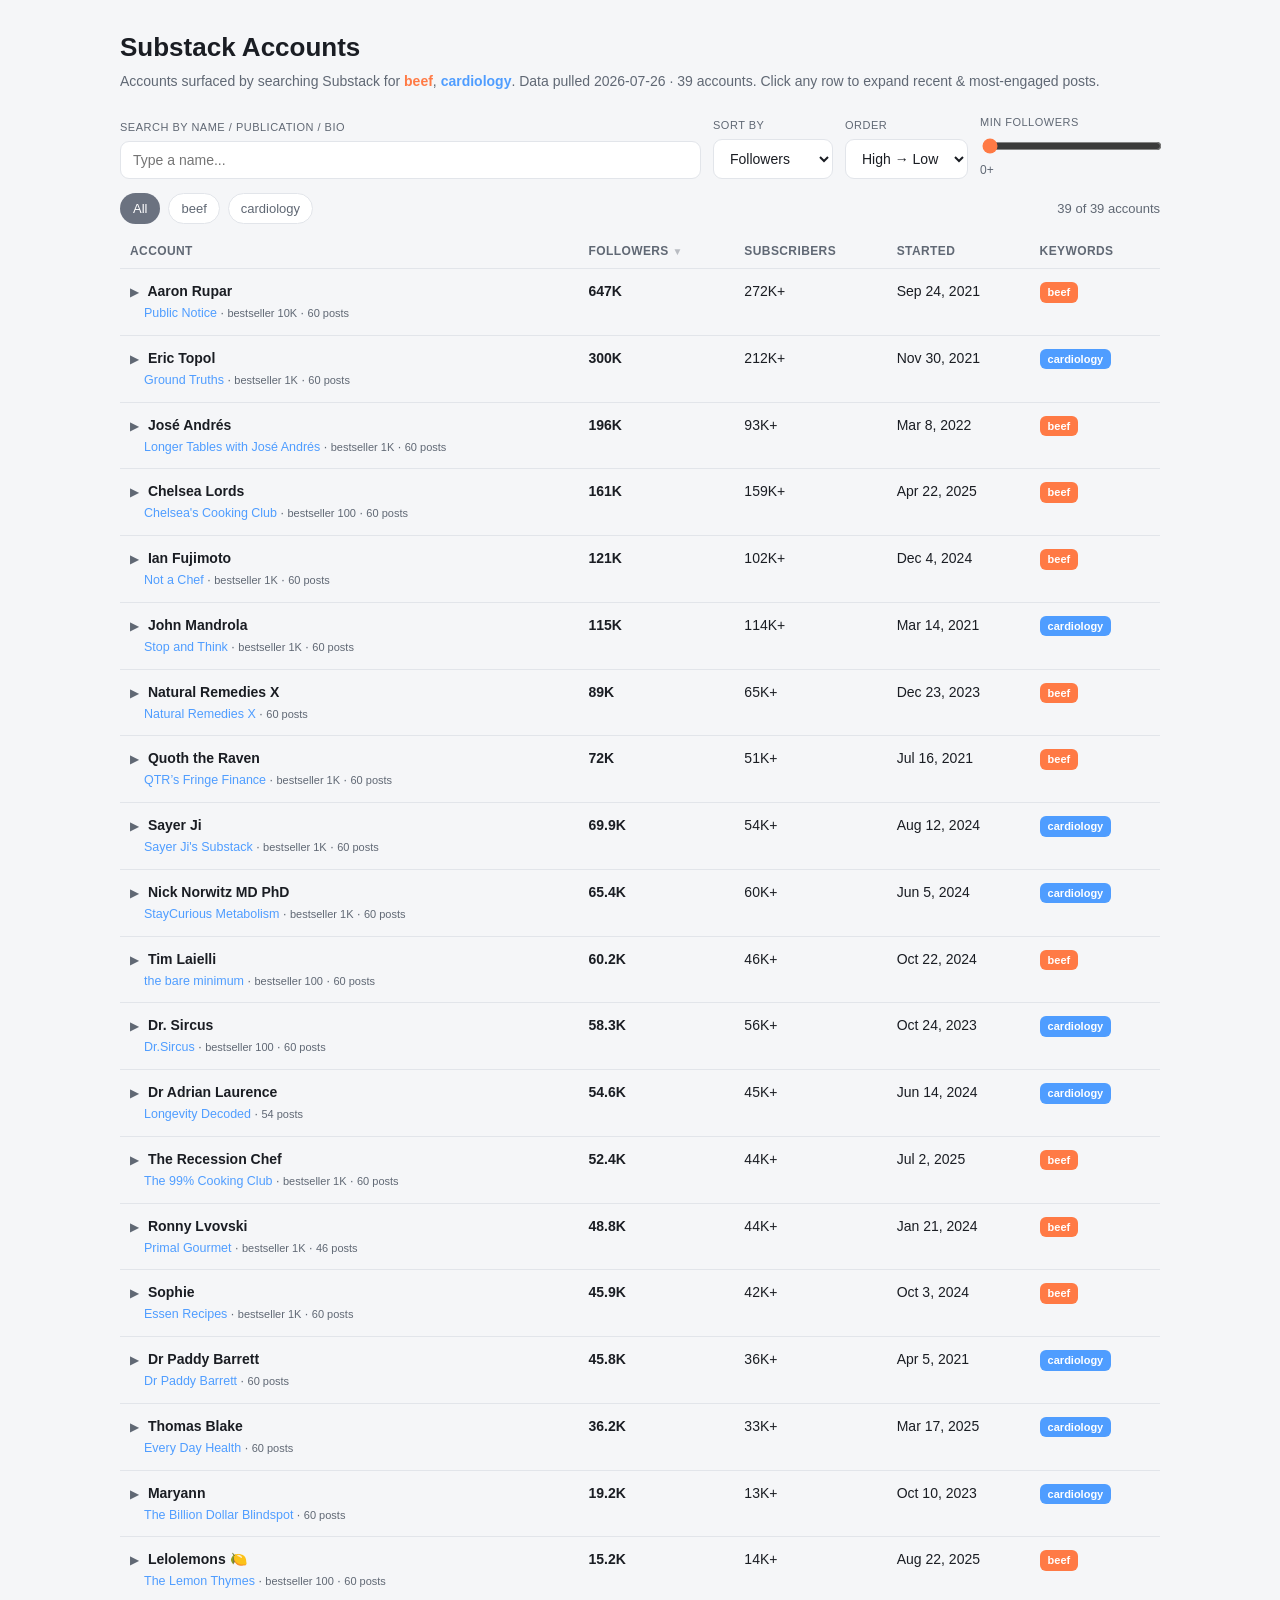
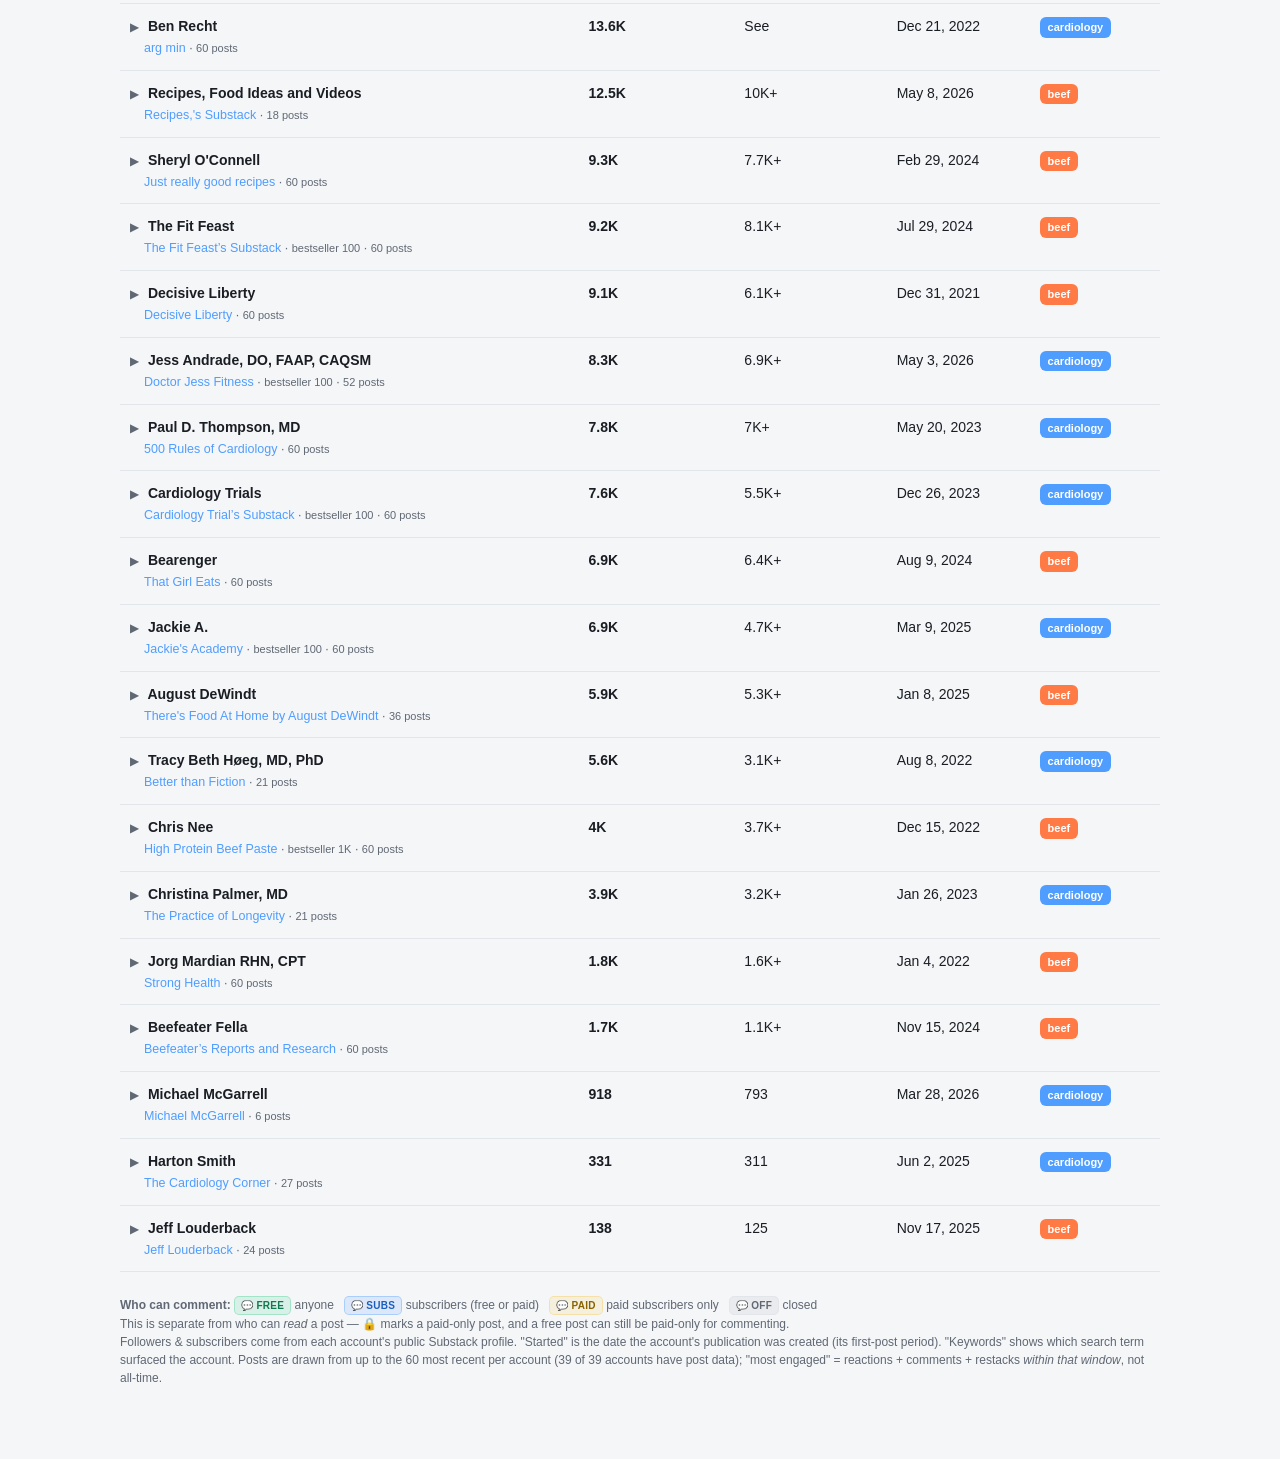
==== index.html @ 32e82c92 "Show per-post comment access (free / subscribers / paid) Substack's write_comment_permissions is ind" ====
<!DOCTYPE html>
<html lang="en">
<head>
<meta charset="utf-8">
<meta name="viewport" content="width=device-width, initial-scale=1">
<title>Substack Accounts - Beef & Cardiology</title>
<style>
  :root{
    --bg:#0f1115; --card:#181b22; --card2:#1f232c; --line:#2a2f3a;
    --text:#e8eaed; --muted:#9aa3af; --accent:#ff7a45; --accent2:#4f9dff;
  }
  @media (prefers-color-scheme: light){
    :root{--bg:#f5f6f8;--card:#fff;--card2:#f0f2f5;--line:#e2e5ea;--text:#1a1d23;--muted:#606874;}
  }
  *{box-sizing:border-box}
  body{margin:0;background:var(--bg);color:var(--text);font:15px/1.5 -apple-system,BlinkMacSystemFont,"Segoe UI",Roboto,Helvetica,Arial,sans-serif}
  .wrap{max-width:1080px;margin:0 auto;padding:28px 20px 60px}
  h1{font-size:26px;margin:0 0 4px}
  .sub{color:var(--muted);margin:0 0 22px;font-size:14px}
  .controls{display:grid;grid-template-columns:1fr auto auto auto;gap:12px;align-items:end;margin-bottom:8px}
  @media(max-width:760px){.controls{grid-template-columns:1fr 1fr}}
  .fld{display:flex;flex-direction:column;gap:5px}
  .fld label{font-size:11px;text-transform:uppercase;letter-spacing:.5px;color:var(--muted)}
  input[type=search],select{background:var(--card);border:1px solid var(--line);color:var(--text);
    border-radius:9px;padding:10px 12px;font-size:14px;outline:none;width:100%}
  input[type=search]:focus,select:focus{border-color:var(--accent)}
  .rangewrap{display:flex;flex-direction:column;gap:5px;min-width:180px}
  .rangewrap .val{font-size:12px;color:var(--muted)}
  input[type=range]{accent-color:var(--accent);width:100%}
  .meta{display:flex;justify-content:space-between;align-items:center;margin:14px 0 10px;color:var(--muted);font-size:13px;flex-wrap:wrap;gap:8px}
  .chips{display:flex;gap:8px;flex-wrap:wrap}
  .chip{border:1px solid var(--line);background:var(--card);border-radius:20px;padding:5px 12px;cursor:pointer;font-size:13px;color:var(--muted)}
  .chip.on{color:#fff;border-color:transparent}
  .chip.on[data-k="__all__"]{background:#6b7280}
  .kw.beef{background:#ff7a45}
  .chip.on[data-k="beef"]{background:#ff7a45}
  .kw.cardiology{background:#4f9dff}
  .chip.on[data-k="cardiology"]{background:#4f9dff}
  table{width:100%;border-collapse:collapse;font-size:14px}
  thead th{text-align:left;color:var(--muted);font-weight:600;font-size:12px;text-transform:uppercase;
    letter-spacing:.4px;padding:8px 10px;border-bottom:1px solid var(--line);cursor:pointer;white-space:nowrap}
  thead th .ar{opacity:.4;font-size:10px}
  tbody td{padding:12px 10px;border-bottom:1px solid var(--line);vertical-align:top}
  tr.main.expandable{cursor:pointer}
  tr.main.expandable:hover{background:var(--card2)}
  tr.main.open{background:var(--card2)}
  .caret{display:inline-block;width:14px;color:var(--muted);transition:transform .15s;font-size:11px}
  tr.main.open .caret{transform:rotate(90deg);color:var(--accent2)}
  .nm{font-weight:600}
  .nm a{color:inherit;text-decoration:none}
  .nm a:hover{text-decoration:underline}
  .pub{color:var(--muted);font-size:12.5px;margin-top:2px;padding-left:14px}
  .pub a{color:var(--accent2);text-decoration:none}
  .num{font-variant-numeric:tabular-nums;white-space:nowrap}
  .big{font-weight:600}
  .kw{display:inline-block;font-size:11px;font-weight:600;padding:2px 8px;border-radius:6px;color:#fff;margin:0 4px 3px 0}
  .tier{font-size:11px;color:var(--muted)}
  .empty{padding:40px;text-align:center;color:var(--muted)}
  .foot{margin-top:24px;color:var(--muted);font-size:12px}
  tr.detail>td{padding:0;border-bottom:1px solid var(--line);background:var(--bg)}
  .acc{display:grid;grid-template-columns:1fr 1fr;gap:0}
  @media(max-width:720px){.acc{grid-template-columns:1fr}}
  .panel{padding:14px 16px}
  .panel+.panel{border-left:1px solid var(--line)}
  @media(max-width:720px){.panel+.panel{border-left:none;border-top:1px solid var(--line)}}
  .panel h4{margin:0 0 10px;font-size:12px;text-transform:uppercase;letter-spacing:.5px;color:var(--muted)}
  .post{padding:7px 0;border-bottom:1px dashed var(--line)}
  .post:last-child{border-bottom:none}
  .post a{color:var(--text);text-decoration:none;font-weight:500;font-size:13.5px;line-height:1.35;display:block}
  .post a:hover{color:var(--accent2)}
  .post .pmeta{font-size:11.5px;color:var(--muted);margin-top:3px;font-variant-numeric:tabular-nums}
  .post .pmeta .g{margin-right:9px}
  .lock{opacity:.55;font-size:10px}
  .rank{display:inline-block;min-width:16px;color:var(--muted);font-weight:700;font-size:11px}
  /* who may comment on a post -- independent of who may read it */
  .cacc{display:inline-block;font-size:10px;font-weight:700;padding:1px 6px;border-radius:5px;
    text-transform:uppercase;letter-spacing:.3px;white-space:nowrap}
  .cacc.everyone{background:rgba(62,207,142,.15);color:#3ecf8e;border:1px solid rgba(62,207,142,.35)}
  .cacc.subscribers{background:rgba(79,157,255,.15);color:#4f9dff;border:1px solid rgba(79,157,255,.35)}
  .cacc.paid{background:rgba(245,197,66,.15);color:#f5c542;border:1px solid rgba(245,197,66,.35)}
  .cacc.none,.cacc.unknown{background:rgba(154,163,175,.13);color:var(--muted);border:1px solid var(--line)}
  @media (prefers-color-scheme: light){
    .cacc.everyone{color:#0f7a4d}
    .cacc.subscribers{color:#1b5fbe}
    .cacc.paid{color:#8a6300}
  }
  .legend{display:inline-block;margin-right:10px}
</style>
</head>
<body>
<div class="wrap">
  <h1>Substack Accounts</h1>
  <p class="sub">Accounts surfaced by searching Substack for <b style="color:#ff7a45">beef</b>, <b style="color:#4f9dff">cardiology</b>. Data pulled 2026-07-26 &middot; 39 accounts. Click any row to expand recent &amp; most-engaged posts.</p>

  <div class="controls">
    <div class="fld">
      <label>Search by name / publication / bio</label>
      <input id="q" type="search" placeholder="Type a name..." autocomplete="off">
    </div>
    <div class="fld">
      <label>Sort by</label>
      <select id="sort">
        <option value="followers">Followers</option>
        <option value="subscribers_number">Subscribers</option>
        <option value="started">Start date</option>
        <option value="name">Name</option>
      </select>
    </div>
    <div class="fld">
      <label>Order</label>
      <select id="order"><option value="desc">High &rarr; Low</option><option value="asc">Low &rarr; High</option></select>
    </div>
    <div class="rangewrap fld">
      <label>Min followers</label>
      <input id="minf" type="range" min="0" max="646500" step="129300" value="0">
      <span class="val" id="minfval">0+</span>
    </div>
  </div>

  <div class="meta">
    <div class="chips" id="chips"><span class="chip on" data-k="__all__">All</span><span class="chip" data-k="beef">beef</span><span class="chip" data-k="cardiology">cardiology</span></div>
    <div id="count"></div>
  </div>

  <table>
    <thead><tr>
      <th data-s="name">Account <span class="ar"></span></th>
      <th data-s="followers">Followers <span class="ar"></span></th>
      <th data-s="subscribers_number">Subscribers <span class="ar"></span></th>
      <th data-s="started">Started <span class="ar"></span></th>
      <th data-s="keywords">Keywords <span class="ar"></span></th>
    </tr></thead>
    <tbody id="rows"></tbody>
  </table>
  <div class="empty" id="empty" style="display:none">No accounts match your filters.</div>

  <p class="foot"><b>Who can comment:</b> <span class="legend"><span class="cacc everyone">&#128172; free</span> anyone</span><span class="legend"><span class="cacc subscribers">&#128172; subs</span> subscribers (free or paid)</span><span class="legend"><span class="cacc paid">&#128172; paid</span> paid subscribers only</span><span class="legend"><span class="cacc none">&#128172; off</span> closed</span><br>This is separate from who can <em>read</em> a post &mdash; &#128274; marks a paid-only post, and a free post can still be paid-only for commenting.<br>Followers &amp; subscribers come from each account's public Substack profile. &quot;Started&quot; is the date the account's publication was created (its first-post period). &quot;Keywords&quot; shows which search term surfaced the account. Posts are drawn from up to the 60 most recent per account (39 of 39 accounts have post data); &quot;most engaged&quot; = reactions + comments + restacks <em>within that window</em>, not all-time.</p>
</div>

<script>
const DATA = [{"name": "Aaron Rupar", "handle": "aaronrupar", "profile_url": "https://substack.com/@aaronrupar", "bio": "Independent journalist covering US politics and media and publisher of Public Notice.", "followers": 646500, "subscribers_number": 272000, "subscribers_label": "272K+ subscribers", "bestseller_tier": 10000, "publication": "Public Notice", "publication_url": "https://aaronrupar.substack.com", "started": "2021-09-24T14:32:51.936Z", "keywords": ["beef"], "recent_posts": [{"title": "Gender-affirming care for insecure men", "url": "https://www.publicnotice.co/p/pete-hegseth-testosterone", "date": "2026-07-25T10:18:05.550Z", "reactions": 467, "comments": 15, "restacks": 118, "engagement": 600, "audience": "everyone", "comment_access": "paid", "comment_access_raw": "only_paid"}, {"title": "Trump's sweaty summer of floundering", "url": "https://www.publicnotice.co/p/trumps-sweaty-summer-of-floundering", "date": "2026-07-24T20:57:19.917Z", "reactions": 248, "comments": 2, "restacks": 32, "engagement": 282, "audience": "everyone", "comment_access": "paid", "comment_access_raw": "only_paid"}, {"title": "MAGA's \"pasta pass\" talking point is height of gaslighting", "url": "https://www.publicnotice.co/p/save-america-act-olive-garden", "date": "2026-07-24T10:17:47.804Z", "reactions": 473, "comments": 20, "restacks": 135, "engagement": 628, "audience": "everyone", "comment_access": "paid", "comment_access_raw": "only_paid"}, {"title": "Tariff Man's new assault on Canada is his dumbest yet", "url": "https://www.publicnotice.co/p/trump-canada-tariffs", "date": "2026-07-23T10:17:05.047Z", "reactions": 496, "comments": 14, "restacks": 110, "engagement": 620, "audience": "everyone", "comment_access": "paid", "comment_access_raw": "only_paid"}, {"title": "Susan Collins should be concerned", "url": "https://www.publicnotice.co/p/susan-collins-2026-campaign", "date": "2026-07-22T10:17:13.282Z", "reactions": 451, "comments": 14, "restacks": 84, "engagement": 549, "audience": "everyone", "comment_access": "paid", "comment_access_raw": "only_paid"}, {"title": "Trump’s latest public health initiative: explosive diarrhea", "url": "https://www.publicnotice.co/p/cyclosporiasis", "date": "2026-07-21T10:17:21.143Z", "reactions": 501, "comments": 39, "restacks": 157, "engagement": 697, "audience": "everyone", "comment_access": "paid", "comment_access_raw": "only_paid"}, {"title": "Trump would love to steal the election. But he's floundering.", "url": "https://www.publicnotice.co/p/trump-election-speech", "date": "2026-07-20T10:18:09.346Z", "reactions": 609, "comments": 20, "restacks": 140, "engagement": 769, "audience": "everyone", "comment_access": "paid", "comment_access_raw": "only_paid"}, {"title": "Brian Tyler Cohen on \"The Day After\"", "url": "https://www.publicnotice.co/p/brian-tyler-cohen-the-day-after-book", "date": "2026-07-18T10:17:18.936Z", "reactions": 416, "comments": 15, "restacks": 109, "engagement": 540, "audience": "everyone", "comment_access": "paid", "comment_access_raw": "only_paid"}], "top_posts": [{"title": "Trump's cognitive impairment endangers us all", "url": "https://www.publicnotice.co/p/trump-cognitive-impairment", "date": "2026-06-06T10:17:33.041Z", "reactions": 938, "comments": 48, "restacks": 282, "engagement": 1268, "audience": "everyone", "comment_access": "paid", "comment_access_raw": "only_paid"}, {"title": "Why does the media ignore Trump’s madness?", "url": "https://www.publicnotice.co/p/trump-madness", "date": "2026-06-04T10:17:24.853Z", "reactions": 916, "comments": 33, "restacks": 263, "engagement": 1212, "audience": "everyone", "comment_access": "paid", "comment_access_raw": "only_paid"}, {"title": "What if we covered Trump's age the way we covered Biden's?", "url": "https://www.publicnotice.co/p/trump-decline", "date": "2026-06-22T10:17:26.819Z", "reactions": 778, "comments": 66, "restacks": 211, "engagement": 1055, "audience": "everyone", "comment_access": "paid", "comment_access_raw": "only_paid"}, {"title": "Trump has no way out on Iran", "url": "https://www.publicnotice.co/p/trump-iran", "date": "2026-05-28T10:17:52.201Z", "reactions": 743, "comments": 15, "restacks": 176, "engagement": 934, "audience": "everyone", "comment_access": "paid", "comment_access_raw": "only_paid"}, {"title": "Trump vs. algae is the feud we deserve", "url": "https://www.publicnotice.co/p/trump-algae", "date": "2026-07-07T10:17:01.571Z", "reactions": 719, "comments": 20, "restacks": 179, "engagement": 918, "audience": "everyone", "comment_access": "paid", "comment_access_raw": "only_paid"}, {"title": "Trump's lawless witch hunt of Tim Walz crashes and burns", "url": "https://www.publicnotice.co/p/walz-frey-subpoenas-quashed", "date": "2026-06-26T10:18:01.964Z", "reactions": 710, "comments": 15, "restacks": 189, "engagement": 914, "audience": "everyone", "comment_access": "paid", "comment_access_raw": "only_paid"}, {"title": "Trump's \"Freedom 250\" concert implodes spectacularly", "url": "https://www.publicnotice.co/p/trump-freedom-250", "date": "2026-06-01T10:17:54.357Z", "reactions": 736, "comments": 19, "restacks": 142, "engagement": 897, "audience": "everyone", "comment_access": "paid", "comment_access_raw": "only_paid"}, {"title": "E. Jean Carroll Beat Trump. Again.", "url": "https://www.publicnotice.co/p/e-jean-carroll-case", "date": "2026-07-02T11:38:56.344Z", "reactions": 723, "comments": 16, "restacks": 146, "engagement": 885, "audience": "everyone", "comment_access": "paid", "comment_access_raw": "only_paid"}], "post_pool": 60}, {"name": "Eric Topol", "handle": "erictopol", "profile_url": "https://substack.com/@erictopol", "bio": "physician-scientist, author, editor", "followers": 299934, "subscribers_number": 212000, "subscribers_label": "212K+ subscribers", "bestseller_tier": 1000, "publication": "Ground Truths", "publication_url": "https://erictopol.substack.com", "started": "2021-11-30T18:05:56.883Z", "keywords": ["cardiology"], "recent_posts": [{"title": "Patrick Hsu: How Is AI Catalyzing Life Science?", "url": "https://erictopol.substack.com/p/how-is-ai-catalyzing-life-science", "date": "2026-07-20T23:37:04.439Z", "reactions": 126, "comments": 1, "restacks": 14, "engagement": 141, "audience": "everyone", "comment_access": "paid", "comment_access_raw": "only_paid"}, {"title": "Medicine is Moving From Calendars to Clocks", "url": "https://erictopol.substack.com/p/medicine-is-moving-from-calendars", "date": "2026-07-12T17:25:03.417Z", "reactions": 290, "comments": 12, "restacks": 43, "engagement": 345, "audience": "everyone", "comment_access": "paid", "comment_access_raw": "only_paid"}, {"title": "Aaron Newman: A Breakthrough Blood Test for Cancer", "url": "https://erictopol.substack.com/p/a-breakthrough-blood-test-for-cancer", "date": "2026-07-03T15:01:11.340Z", "reactions": 202, "comments": 1, "restacks": 31, "engagement": 234, "audience": "everyone", "comment_access": "paid", "comment_access_raw": "only_paid"}, {"title": "Elisa Port: Discuss THE BREAST ADVICE Book", "url": "https://erictopol.substack.com/p/elisa-port-and-eric-topol-discuss", "date": "2026-06-26T15:01:39.925Z", "reactions": 103, "comments": 6, "restacks": 11, "engagement": 120, "audience": "everyone", "comment_access": "paid", "comment_access_raw": "only_paid"}, {"title": "Agentic AI Comes to Medicine", "url": "https://erictopol.substack.com/p/agentic-ai-comes-to-medicine", "date": "2026-06-17T15:02:25.768Z", "reactions": 186, "comments": 13, "restacks": 30, "engagement": 229, "audience": "everyone", "comment_access": "paid", "comment_access_raw": "only_paid"}, {"title": "A New Path to Preventing Cancer", "url": "https://erictopol.substack.com/p/a-new-path-to-preventing-cancer", "date": "2026-06-13T14:03:17.428Z", "reactions": 300, "comments": 5, "restacks": 50, "engagement": 355, "audience": "everyone", "comment_access": "paid", "comment_access_raw": "only_paid"}, {"title": "Helen Pearson: What Constitutes Real Medical Evidence?", "url": "https://erictopol.substack.com/p/what-constitutes-real-medical-evidence", "date": "2026-06-06T16:26:55.000Z", "reactions": 151, "comments": 2, "restacks": 18, "engagement": 171, "audience": "everyone", "comment_access": "paid", "comment_access_raw": "only_paid"}, {"title": "The Remarkable Proliferation of Cancer Immunotherapies", "url": "https://erictopol.substack.com/p/the-remarkable-proliferation-of-cancer", "date": "2026-05-24T17:38:38.001Z", "reactions": 285, "comments": 13, "restacks": 58, "engagement": 356, "audience": "everyone", "comment_access": "paid", "comment_access_raw": "only_paid"}], "top_posts": [{"title": "Our Preoccupation With Protein Intake", "url": "https://erictopol.substack.com/p/our-preoccupation-with-protein-intake", "date": "2025-08-31T14:30:24.061Z", "reactions": 891, "comments": 51, "restacks": 120, "engagement": 1062, "audience": "everyone", "comment_access": "paid", "comment_access_raw": "only_paid"}, {"title": "The Peptide Craze", "url": "https://erictopol.substack.com/p/the-peptide-craze", "date": "2025-07-20T15:03:29.785Z", "reactions": 597, "comments": 30, "restacks": 85, "engagement": 712, "audience": "everyone", "comment_access": "paid", "comment_access_raw": "only_paid"}, {"title": "Vagus Nerve Stimulation and the Immune System", "url": "https://erictopol.substack.com/p/vagus-nerve-stimulation-and-the-immune", "date": "2026-02-01T17:17:36.389Z", "reactions": 579, "comments": 26, "restacks": 81, "engagement": 686, "audience": "everyone", "comment_access": "paid", "comment_access_raw": "only_paid"}, {"title": "New Anti-Aging Evidence For Estrogen", "url": "https://erictopol.substack.com/p/new-anti-aging-evidence-for-estrogen", "date": "2025-07-05T16:52:02.510Z", "reactions": 460, "comments": 59, "restacks": 88, "engagement": 607, "audience": "everyone", "comment_access": "paid", "comment_access_raw": "only_paid"}, {"title": "The Paradox of Medical AI Implementation ", "url": "https://erictopol.substack.com/p/the-paradox-of-medical-ai-implementation", "date": "2026-05-03T14:31:13.029Z", "reactions": 445, "comments": 22, "restacks": 82, "engagement": 549, "audience": "everyone", "comment_access": "paid", "comment_access_raw": "only_paid"}, {"title": "How Our Brain Drains Its Waste Products", "url": "https://erictopol.substack.com/p/how-our-brain-drains-its-waste-products", "date": "2025-12-21T16:45:13.760Z", "reactions": 408, "comments": 15, "restacks": 54, "engagement": 477, "audience": "everyone", "comment_access": "paid", "comment_access_raw": "only_paid"}, {"title": "Lithium and Its Potential Protection from Alzheimer's Disease", "url": "https://erictopol.substack.com/p/lithium-and-its-potential-protection", "date": "2025-08-09T20:23:54.383Z", "reactions": 374, "comments": 23, "restacks": 61, "engagement": 458, "audience": "everyone", "comment_access": "paid", "comment_access_raw": "only_paid"}, {"title": "Spotlight on the Shingles Vaccine—Again!", "url": "https://erictopol.substack.com/p/spotlight-on-the-shingles-vaccineagain", "date": "2026-01-22T00:17:39.890Z", "reactions": 365, "comments": 16, "restacks": 67, "engagement": 448, "audience": "everyone", "comment_access": "paid", "comment_access_raw": "only_paid"}], "post_pool": 60}, {"name": "José Andrés", "handle": "joseandres", "profile_url": "https://substack.com/@joseandres", "bio": "", "followers": 195669, "subscribers_number": 93000, "subscribers_label": "93K+ subscribers", "bestseller_tier": 1000, "publication": "Longer Tables with José Andrés", "publication_url": "https://joseandres.substack.com", "started": "2022-03-08T18:56:42.552Z", "keywords": ["beef"], "recent_posts": [{"title": "A watermelon salad for the heart of summer", "url": "https://joseandres.substack.com/p/a-watermelon-salad-for-the-heart", "date": "2026-07-22T15:02:14.480Z", "reactions": 106, "comments": 5, "restacks": 9, "engagement": 120, "audience": "everyone", "comment_access": "everyone", "comment_access_raw": "everyone"}, {"title": "¡¡¡¡¡ESPAÑA!!!!!", "url": "https://joseandres.substack.com/p/espana", "date": "2026-07-20T15:11:11.584Z", "reactions": 427, "comments": 51, "restacks": 29, "engagement": 507, "audience": "everyone", "comment_access": "everyone", "comment_access_raw": "everyone"}, {"title": "A savory tart for peak season tomatoes", "url": "https://joseandres.substack.com/p/a-savory-tart-for-peak-season-tomatoes", "date": "2026-07-15T15:04:10.136Z", "reactions": 94, "comments": 2, "restacks": 2, "engagement": 98, "audience": "only_paid", "comment_access": "paid", "comment_access_raw": "only_paid"}, {"title": "The great tomato debate", "url": "https://joseandres.substack.com/p/the-great-tomato-debate", "date": "2026-07-13T15:02:35.319Z", "reactions": 82, "comments": 22, "restacks": 10, "engagement": 114, "audience": "everyone", "comment_access": "everyone", "comment_access_raw": "everyone"}, {"title": "The butter of the ocean", "url": "https://joseandres.substack.com/p/the-butter-of-the-ocean", "date": "2026-07-09T16:30:34.803Z", "reactions": 64, "comments": 1, "restacks": 6, "engagement": 71, "audience": "only_paid", "comment_access": "paid", "comment_access_raw": "only_paid"}, {"title": "A GW researcher on sugar in the American diet", "url": "https://joseandres.substack.com/p/a-gw-researcher-on-sugar-in-the-american", "date": "2026-07-06T15:01:33.924Z", "reactions": 126, "comments": 5, "restacks": 11, "engagement": 142, "audience": "everyone", "comment_access": "everyone", "comment_access_raw": "everyone"}, {"title": "What's more American than a martini?", "url": "https://joseandres.substack.com/p/whats-more-american-than-a-martini", "date": "2026-07-01T18:16:12.054Z", "reactions": 55, "comments": 0, "restacks": 0, "engagement": 55, "audience": "only_paid", "comment_access": "paid", "comment_access_raw": "only_paid"}, {"title": "America the beautiful", "url": "https://joseandres.substack.com/p/america-the-beautiful", "date": "2026-06-29T16:03:01.082Z", "reactions": 117, "comments": 22, "restacks": 18, "engagement": 157, "audience": "everyone", "comment_access": "everyone", "comment_access_raw": "everyone"}], "top_posts": [{"title": "My speech about birthright citizenship", "url": "https://joseandres.substack.com/p/my-speech-about-birthright-citizenship", "date": "2026-04-10T15:01:26.666Z", "reactions": 2387, "comments": 90, "restacks": 524, "engagement": 3001, "audience": "everyone", "comment_access": "everyone", "comment_access_raw": "everyone"}, {"title": "Celebrating Tony…today, tomorrow, and always", "url": "https://joseandres.substack.com/p/celebrating-tonytoday-tomorrow-and", "date": "2026-06-24T15:01:00.000Z", "reactions": 1070, "comments": 19, "restacks": 99, "engagement": 1188, "audience": "everyone", "comment_access": "everyone", "comment_access_raw": "everyone"}, {"title": "The simplest Mexican soup for the coldest winter nights", "url": "https://joseandres.substack.com/p/the-simplest-mexican-soup-for-the", "date": "2026-01-21T17:31:10.020Z", "reactions": 720, "comments": 3, "restacks": 53, "engagement": 776, "audience": "only_paid", "comment_access": "paid", "comment_access_raw": "only_paid"}, {"title": "¡¡¡¡¡ESPAÑA!!!!!", "url": "https://joseandres.substack.com/p/espana", "date": "2026-07-20T15:11:11.584Z", "reactions": 427, "comments": 51, "restacks": 29, "engagement": 507, "audience": "everyone", "comment_access": "everyone", "comment_access_raw": "everyone"}, {"title": "We’re in the same boat now", "url": "https://joseandres.substack.com/p/were-in-the-same-boat-now", "date": "2026-01-19T18:30:58.616Z", "reactions": 395, "comments": 14, "restacks": 74, "engagement": 483, "audience": "everyone", "comment_access": "everyone", "comment_access_raw": "everyone"}, {"title": "Late nights and lots of laughs", "url": "https://joseandres.substack.com/p/late-nights-and-lots-of-laughs", "date": "2026-05-25T16:31:16.141Z", "reactions": 319, "comments": 24, "restacks": 45, "engagement": 388, "audience": "everyone", "comment_access": "everyone", "comment_access_raw": "everyone"}, {"title": "Empowering Women in a Beirut Refugee Camp", "url": "https://joseandres.substack.com/p/empowering-women-in-a-beirut-refugee", "date": "2026-03-09T15:03:04.049Z", "reactions": 325, "comments": 9, "restacks": 44, "engagement": 378, "audience": "everyone", "comment_access": "everyone", "comment_access_raw": "everyone"}, {"title": "Make breakfast before you’re done with dinner", "url": "https://joseandres.substack.com/p/make-breakfast-before-youre-done", "date": "2026-01-14T18:02:06.943Z", "reactions": 262, "comments": 2, "restacks": 11, "engagement": 275, "audience": "only_paid", "comment_access": "paid", "comment_access_raw": "only_paid"}], "post_pool": 60}, {"name": "Chelsea Lords", "handle": "chelseasmessyapron", "profile_url": "https://substack.com/@chelseasmessyapron", "bio": "Real meals, real life, a little messy in the best way. ✨ Full videos, tips & tricks on chelseasmessyapron.com", "followers": 160679, "subscribers_number": 159000, "subscribers_label": "159K+ subscribers", "bestseller_tier": 100, "publication": "Chelsea's Cooking Club", "publication_url": "https://chelseasmessyapron.substack.com", "started": "2025-04-22T20:05:13.294Z", "keywords": ["beef"], "recent_posts": [{"title": "Hot Honey Beef Bowl Meal Drop-Off", "url": "https://chelseasmessyapron.substack.com/p/hot-honey-beef-bowl-meal-drop-off", "date": "2026-07-25T13:01:56.740Z", "reactions": 36, "comments": 0, "restacks": 0, "engagement": 36, "audience": "only_paid", "comment_access": "paid", "comment_access_raw": "only_paid"}, {"title": "Puff Pastry, French Tarts & the Best Fish and Chips of My Life", "url": "https://chelseasmessyapron.substack.com/p/puff-pastry-french-tarts-and-the", "date": "2026-07-23T14:02:36.304Z", "reactions": 41, "comments": 6, "restacks": 1, "engagement": 48, "audience": "everyone", "comment_access": "everyone", "comment_access_raw": "everyone"}, {"title": "The Kitchen Tools I’ve Learned I Really Love Having Around", "url": "https://chelseasmessyapron.substack.com/p/the-kitchen-tools-ive-learned-i-really", "date": "2026-07-22T20:01:14.367Z", "reactions": 43, "comments": 3, "restacks": 0, "engagement": 46, "audience": "everyone", "comment_access": "subscribers", "comment_access_raw": "subscribers"}, {"title": "The No-Dinner Meal Drop Everyone Actually Wants", "url": "https://chelseasmessyapron.substack.com/p/the-no-dinner-meal-drop-everyone", "date": "2026-07-20T13:02:57.388Z", "reactions": 31, "comments": 3, "restacks": 2, "engagement": 36, "audience": "only_paid", "comment_access": "paid", "comment_access_raw": "only_paid"}, {"title": "I Really Didn't Expect to Love London This Much...", "url": "https://chelseasmessyapron.substack.com/p/i-really-didnt-expect-to-love-london", "date": "2026-07-19T14:01:45.307Z", "reactions": 35, "comments": 11, "restacks": 0, "engagement": 46, "audience": "everyone", "comment_access": "subscribers", "comment_access_raw": "subscribers"}, {"title": "A Day in My London Life: Culinary School, French Onion Soup & Pizza", "url": "https://chelseasmessyapron.substack.com/p/a-day-in-my-london-life-culinary", "date": "2026-07-18T14:00:35.700Z", "reactions": 62, "comments": 11, "restacks": 1, "engagement": 74, "audience": "everyone", "comment_access": "everyone", "comment_access_raw": "everyone"}, {"title": "Grinder Sliders, Berry Cobbler, and the MOST FUN Meal Drop-Off", "url": "https://chelseasmessyapron.substack.com/p/grinder-sliders-berry-cobbler-and", "date": "2026-07-15T14:02:38.744Z", "reactions": 35, "comments": 0, "restacks": 5, "engagement": 40, "audience": "only_paid", "comment_access": "paid", "comment_access_raw": "only_paid"}, {"title": "What a Day at Le Cordon Bleu (and London) Looks Like", "url": "https://chelseasmessyapron.substack.com/p/what-a-day-at-le-cordon-bleu-and", "date": "2026-07-14T14:03:14.864Z", "reactions": 66, "comments": 26, "restacks": 1, "engagement": 93, "audience": "everyone", "comment_access": "everyone", "comment_access_raw": "everyone"}], "top_posts": [{"title": "Some Very Big News…I’m Moving To London!", "url": "https://chelseasmessyapron.substack.com/p/some-very-big-newsim-moving-to-london", "date": "2026-06-07T13:01:17.372Z", "reactions": 255, "comments": 78, "restacks": 4, "engagement": 337, "audience": "everyone", "comment_access": "everyone", "comment_access_raw": "everyone"}, {"title": "I’ve Brought Meals to a Lot of New Moms and This One Wins Every Time", "url": "https://chelseasmessyapron.substack.com/p/ive-brought-meals-to-a-lot-of-new", "date": "2026-03-21T14:02:57.533Z", "reactions": 128, "comments": 0, "restacks": 8, "engagement": 136, "audience": "only_paid", "comment_access": "paid", "comment_access_raw": "only_paid"}, {"title": "What a Day at Le Cordon Bleu (and London) Looks Like", "url": "https://chelseasmessyapron.substack.com/p/what-a-day-at-le-cordon-bleu-and", "date": "2026-07-14T14:03:14.864Z", "reactions": 66, "comments": 26, "restacks": 1, "engagement": 93, "audience": "everyone", "comment_access": "everyone", "comment_access_raw": "everyone"}, {"title": "The Takeout-Inspired Meal I Bring to Friends Again and Again", "url": "https://chelseasmessyapron.substack.com/p/the-takeout-inspired-meal-i-bring", "date": "2026-04-18T14:03:11.841Z", "reactions": 78, "comments": 3, "restacks": 4, "engagement": 85, "audience": "everyone", "comment_access": "everyone", "comment_access_raw": "everyone"}, {"title": "The Meal I Bring to Friends On Hard Days", "url": "https://chelseasmessyapron.substack.com/p/the-meal-i-bring-to-friends-on-hard", "date": "2026-04-07T18:55:18.322Z", "reactions": 78, "comments": 0, "restacks": 6, "engagement": 84, "audience": "only_paid", "comment_access": "paid", "comment_access_raw": "only_paid"}, {"title": "The Make-Your-Own Sub Night People LOVE", "url": "https://chelseasmessyapron.substack.com/p/the-make-your-own-sub-night-people", "date": "2026-05-09T13:01:51.541Z", "reactions": 74, "comments": 0, "restacks": 7, "engagement": 81, "audience": "only_paid", "comment_access": "paid", "comment_access_raw": "only_paid"}, {"title": "A Day in My London Life: Culinary School, French Onion Soup & Pizza", "url": "https://chelseasmessyapron.substack.com/p/a-day-in-my-london-life-culinary", "date": "2026-07-18T14:00:35.700Z", "reactions": 62, "comments": 11, "restacks": 1, "engagement": 74, "audience": "everyone", "comment_access": "everyone", "comment_access_raw": "everyone"}, {"title": "What I Packed In This Greek Dinner Drop-Off", "url": "https://chelseasmessyapron.substack.com/p/what-i-packed-in-this-greek-dinner", "date": "2026-06-13T13:01:51.321Z", "reactions": 65, "comments": 0, "restacks": 2, "engagement": 67, "audience": "only_paid", "comment_access": "paid", "comment_access_raw": "only_paid"}], "post_pool": 60}, {"name": "Ian Fujimoto", "handle": "ianfujimoto", "profile_url": "https://substack.com/@ianfujimoto", "bio": "I’m not a chef, I’m just a dude.", "followers": 121430, "subscribers_number": 102000, "subscribers_label": "102K+ subscribers", "bestseller_tier": 1000, "publication": "Not a Chef", "publication_url": "https://ianfujimoto.substack.com", "started": "2024-12-04T15:23:15.882Z", "keywords": ["beef"], "recent_posts": [{"title": "The Chicken Pot Pie That Had Everyone Crying", "url": "https://ianfujimoto.substack.com/p/the-chicken-pot-pie-that-had-everyone", "date": "2026-07-12T18:39:22.151Z", "reactions": 44, "comments": 0, "restacks": 0, "engagement": 44, "audience": "only_paid", "comment_access": "paid", "comment_access_raw": "only_paid"}, {"title": "The Healthy Way to Eat Dessert for Breakfast", "url": "https://ianfujimoto.substack.com/p/the-healthy-way-to-eat-dessert-for", "date": "2026-06-06T16:38:17.543Z", "reactions": 61, "comments": 0, "restacks": 3, "engagement": 64, "audience": "only_paid", "comment_access": "paid", "comment_access_raw": "only_paid"}, {"title": "Restaurant-Quality Short Rib Ragu at Home", "url": "https://ianfujimoto.substack.com/p/restaurant-quality-short-rib-ragu", "date": "2026-05-30T16:44:34.402Z", "reactions": 31, "comments": 1, "restacks": 0, "engagement": 32, "audience": "only_paid", "comment_access": "paid", "comment_access_raw": "only_paid"}, {"title": "How to Cook on Stainless Steel", "url": "https://ianfujimoto.substack.com/p/how-to-cook-on-stainless-steel", "date": "2026-05-23T15:45:25.322Z", "reactions": 36, "comments": 0, "restacks": 0, "engagement": 36, "audience": "only_paid", "comment_access": "paid", "comment_access_raw": "only_paid"}, {"title": "The Only Onigiri Guide You’ll Need", "url": "https://ianfujimoto.substack.com/p/the-only-onigiri-guide-youll-need", "date": "2026-05-09T16:32:35.320Z", "reactions": 76, "comments": 0, "restacks": 4, "engagement": 80, "audience": "only_paid", "comment_access": "paid", "comment_access_raw": "only_paid"}, {"title": "The Real \"NO-FUSS\" Breakfast Meal Prep", "url": "https://ianfujimoto.substack.com/p/the-real-no-fuss-breakfast-meal-prep", "date": "2026-04-27T15:03:19.622Z", "reactions": 31, "comments": 0, "restacks": 1, "engagement": 32, "audience": "only_paid", "comment_access": "paid", "comment_access_raw": "only_paid"}, {"title": "Your New Go-To Shoyu Ramen Recipe", "url": "https://ianfujimoto.substack.com/p/your-new-go-to-shoyu-ramen-recipe", "date": "2026-04-18T15:42:06.423Z", "reactions": 48, "comments": 0, "restacks": 0, "engagement": 48, "audience": "only_paid", "comment_access": "paid", "comment_access_raw": "only_paid"}, {"title": "Stop Ignoring Cottage Cheese - Here's Why I Did", "url": "https://ianfujimoto.substack.com/p/stop-ignoring-cottage-cheese-heres", "date": "2026-04-11T18:29:42.508Z", "reactions": 35, "comments": 2, "restacks": 1, "engagement": 38, "audience": "only_paid", "comment_access": "paid", "comment_access_raw": "only_paid"}], "top_posts": [{"title": "This is More Than an Apron", "url": "https://ianfujimoto.substack.com/p/this-is-more-than-an-apron", "date": "2025-07-25T17:24:09.472Z", "reactions": 101, "comments": 20, "restacks": 4, "engagement": 125, "audience": "everyone", "comment_access": "everyone", "comment_access_raw": "everyone"}, {"title": "Burrito Bowl Meal Prep", "url": "https://ianfujimoto.substack.com/p/burrito-bowl-meal-prep", "date": "2025-12-27T17:21:53.005Z", "reactions": 104, "comments": 4, "restacks": 3, "engagement": 111, "audience": "only_paid", "comment_access": "paid", "comment_access_raw": "only_paid"}, {"title": "Crispy Chicken Tacos", "url": "https://ianfujimoto.substack.com/p/crispy-chicken-tacos", "date": "2025-06-07T17:15:38.784Z", "reactions": 100, "comments": 2, "restacks": 5, "engagement": 107, "audience": "only_paid", "comment_access": "paid", "comment_access_raw": "only_paid"}, {"title": "Baguettes", "url": "https://ianfujimoto.substack.com/p/baguettes", "date": "2025-07-05T16:49:03.406Z", "reactions": 97, "comments": 2, "restacks": 6, "engagement": 105, "audience": "everyone", "comment_access": "paid", "comment_access_raw": "only_paid"}, {"title": "Breakfast Burrito Meal Prep", "url": "https://ianfujimoto.substack.com/p/breakfast-burrito-meal-prep", "date": "2026-01-10T16:11:21.281Z", "reactions": 89, "comments": 3, "restacks": 4, "engagement": 96, "audience": "only_paid", "comment_access": "paid", "comment_access_raw": "only_paid"}, {"title": "Black Pepper Chicken", "url": "https://ianfujimoto.substack.com/p/black-pepper-chicken", "date": "2025-06-27T19:38:28.940Z", "reactions": 89, "comments": 4, "restacks": 3, "engagement": 96, "audience": "only_paid", "comment_access": "paid", "comment_access_raw": "only_paid"}, {"title": "The Tools I Actually Use in My Kitchen ", "url": "https://ianfujimoto.substack.com/p/the-tools-i-actually-use-in-my-kitchen", "date": "2025-12-13T17:45:05.581Z", "reactions": 84, "comments": 7, "restacks": 2, "engagement": 93, "audience": "everyone", "comment_access": "paid", "comment_access_raw": "only_paid"}, {"title": "Instant Pot Carnitas", "url": "https://ianfujimoto.substack.com/p/instant-pot-carnitas", "date": "2025-07-17T22:04:19.729Z", "reactions": 84, "comments": 1, "restacks": 3, "engagement": 88, "audience": "only_paid", "comment_access": "paid", "comment_access_raw": "only_paid"}], "post_pool": 60}, {"name": "John Mandrola", "handle": "johnmandrola", "profile_url": "https://substack.com/@johnmandrola", "bio": "Heart rhythm doc, writer/podcaster for @Medscape, learner, cyclist, married to an #HPM doctor. #MedicalConservative. The more you see, the harder medicine gets", "followers": 115427, "subscribers_number": 114000, "subscribers_label": "114K+ subscribers", "bestseller_tier": 1000, "publication": "Stop and Think ", "publication_url": "https://johnmandrola.substack.com", "started": "2021-03-14T18:21:44.139Z", "keywords": ["cardiology"], "recent_posts": [{"title": "Body Scanning and Philosophy ", "url": "https://johnmandrola.substack.com/p/body-scanning-and-philosophy", "date": "2026-07-01T12:14:33.353Z", "reactions": 92, "comments": 25, "restacks": 14, "engagement": 131, "audience": "everyone", "comment_access": "everyone", "comment_access_raw": "everyone"}, {"title": "Just Another Summer Update ", "url": "https://johnmandrola.substack.com/p/just-another-summer-update", "date": "2026-06-21T12:31:41.850Z", "reactions": 66, "comments": 12, "restacks": 4, "engagement": 82, "audience": "everyone", "comment_access": "everyone", "comment_access_raw": "everyone"}, {"title": "Industry vs Non-Industry Funding for Science ", "url": "https://johnmandrola.substack.com/p/industry-vs-non-industry-funding", "date": "2026-02-18T12:52:43.817Z", "reactions": 63, "comments": 16, "restacks": 5, "engagement": 84, "audience": "everyone", "comment_access": "everyone", "comment_access_raw": "everyone"}, {"title": "Some Year End Things and A Pro-Tip ", "url": "https://johnmandrola.substack.com/p/some-year-end-things-and-a-pro-tip", "date": "2025-12-24T13:12:13.782Z", "reactions": 75, "comments": 11, "restacks": 2, "engagement": 88, "audience": "everyone", "comment_access": "everyone", "comment_access_raw": "everyone"}, {"title": "Do Pictures Change Patient Behaviors?", "url": "https://jamesstein18.substack.com/cp/181250526", "date": "2025-12-10T16:15:12.505Z", "reactions": 39, "comments": 22, "restacks": 4, "engagement": 65, "audience": "everyone", "comment_access": "paid", "comment_access_raw": "only_paid"}, {"title": "What I believe in Medicine ", "url": "https://johnmandrola.substack.com/p/what-i-believe-in-medicine", "date": "2025-11-26T16:05:51.627Z", "reactions": 151, "comments": 21, "restacks": 14, "engagement": 186, "audience": "everyone", "comment_access": "everyone", "comment_access_raw": "everyone"}, {"title": "A Fall Update of My Work Outside of the EP Lab", "url": "https://johnmandrola.substack.com/p/a-fall-update-of-my-work-outside", "date": "2025-11-16T13:49:21.559Z", "reactions": 45, "comments": 9, "restacks": 2, "engagement": 56, "audience": "everyone", "comment_access": "everyone", "comment_access_raw": "everyone"}, {"title": "Medical evidence should not be too technical for doctors ", "url": "https://johnmandrola.substack.com/p/medical-evidence-should-not-be-too", "date": "2025-10-26T12:44:01.329Z", "reactions": 147, "comments": 31, "restacks": 16, "engagement": 194, "audience": "everyone", "comment_access": "everyone", "comment_access_raw": "everyone"}], "top_posts": [{"title": "Why I Changed My Mind About Preventing Heart Disease", "url": "https://johnmandrola.substack.com/p/why-i-changed-my-mind-about-preventing", "date": "2023-11-26T11:30:35.793Z", "reactions": 397, "comments": 56, "restacks": 36, "engagement": 489, "audience": "everyone", "comment_access": "everyone", "comment_access_raw": "everyone"}, {"title": "Prasad Being Forced Out of FDA is a Sad Day for Evidence-Based Medicine ", "url": "https://johnmandrola.substack.com/p/prasad-being-forced-out-of-fda-is", "date": "2025-07-30T12:08:13.399Z", "reactions": 327, "comments": 100, "restacks": 31, "engagement": 458, "audience": "everyone", "comment_access": "everyone", "comment_access_raw": "everyone"}, {"title": "Politics and Medicine is a Bad Idea ", "url": "https://johnmandrola.substack.com/p/politics-and-medicine-is-a-bad-idea", "date": "2023-08-03T11:50:46.402Z", "reactions": 236, "comments": 104, "restacks": 12, "engagement": 352, "audience": "everyone", "comment_access": "everyone", "comment_access_raw": "everyone"}, {"title": "Coronary Artery Calcium Scans Are Not the Answer", "url": "https://johnmandrola.substack.com/p/coronary-artery-calcium-scans-are", "date": "2024-01-14T13:36:21.849Z", "reactions": 205, "comments": 70, "restacks": 31, "engagement": 306, "audience": "everyone", "comment_access": "everyone", "comment_access_raw": "everyone"}, {"title": "I have yet to find a study with more spin ", "url": "https://www.sensible-med.com/cp/136022068", "date": "2023-08-14T12:31:08.290Z", "reactions": 237, "comments": 52, "restacks": 8, "engagement": 297, "audience": "everyone", "comment_access": "paid", "comment_access_raw": "only_paid"}, {"title": "Politics and Clinical Care ", "url": "https://johnmandrola.substack.com/p/politics-and-clinical-care", "date": "2024-08-07T09:24:02.503Z", "reactions": 157, "comments": 63, "restacks": 9, "engagement": 229, "audience": "everyone", "comment_access": "everyone", "comment_access_raw": "everyone"}, {"title": "Medical evidence should not be too technical for doctors ", "url": "https://johnmandrola.substack.com/p/medical-evidence-should-not-be-too", "date": "2025-10-26T12:44:01.329Z", "reactions": 147, "comments": 31, "restacks": 16, "engagement": 194, "audience": "everyone", "comment_access": "everyone", "comment_access_raw": "everyone"}, {"title": "Our JAMA Paper on Industry Payments and Sowell's Conflict of Visions ", "url": "https://johnmandrola.substack.com/p/our-jama-paper-on-industry-payments", "date": "2024-03-31T13:22:11.183Z", "reactions": 134, "comments": 44, "restacks": 10, "engagement": 188, "audience": "everyone", "comment_access": "everyone", "comment_access_raw": "everyone"}], "post_pool": 60}, {"name": "Natural Remedies X", "handle": "naturalremediesx", "profile_url": "https://substack.com/@naturalremediesx", "bio": "Clinical Researcher Natural Remedies Hacks | Autoimmune Protocol | Metabolic Health Protocol | Anti-Aging Hacks | Reclaim Your Health. Join the 21-Day Metabolic & Insulin Reset Challenge-Burn Fat Efficiently,Improve Brain Power & Insulin Sensitivity", "followers": 89040, "subscribers_number": 65000, "subscribers_label": "65K+ subscribers", "bestseller_tier": 0, "publication": "Natural Remedies X", "publication_url": "https://naturalremediesx.substack.com", "started": "2023-12-23T20:14:07.283Z", "keywords": ["beef"], "recent_posts": [{"title": "Your Medicine Cabinet Is a Danger Zone: Common Meds Destroying Your Good Gut Bacteria", "url": "https://naturalremediesx.substack.com/p/your-medicine-cabinet-is-a-danger", "date": "2026-07-25T10:01:39.572Z", "reactions": 12, "comments": 0, "restacks": 6, "engagement": 18, "audience": "only_paid", "comment_access": "paid", "comment_access_raw": "only_paid"}, {"title": "The Cholesterol Paradox: When “Normal” LDL-C Isn’t Protected You From Heart Attack", "url": "https://naturalremediesx.substack.com/p/the-cholesterol-paradox-when-normal", "date": "2026-07-18T10:30:33.085Z", "reactions": 11, "comments": 0, "restacks": 4, "engagement": 15, "audience": "only_paid", "comment_access": "paid", "comment_access_raw": "only_paid"}, {"title": "Breathe to Lower Blood Pressure: The 10-Day Challenge", "url": "https://naturalremediesx.substack.com/p/breathe-to-lower-blood-pressure-the", "date": "2026-07-11T13:16:54.953Z", "reactions": 11, "comments": 0, "restacks": 6, "engagement": 17, "audience": "only_paid", "comment_access": "paid", "comment_access_raw": "only_paid"}, {"title": "The 15 Silent Saboteurs of Healthy Blood Pressure You're Not Supposed To Know", "url": "https://naturalremediesx.substack.com/p/the-15-silent-saboteurs-of-healthy", "date": "2026-07-10T11:54:43.459Z", "reactions": 10, "comments": 0, "restacks": 6, "engagement": 16, "audience": "only_paid", "comment_access": "paid", "comment_access_raw": "only_paid"}, {"title": "The Silent Spike: The Shocking Truth About Meds That Spike Your Blood Glucose", "url": "https://naturalremediesx.substack.com/p/the-silent-spike-the-shocking-truth", "date": "2026-07-05T12:04:03.683Z", "reactions": 20, "comments": 0, "restacks": 7, "engagement": 27, "audience": "everyone", "comment_access": "everyone", "comment_access_raw": "everyone"}, {"title": "How to Lower Blood Pressure Naturally: 3 Breathing Techniques Backed by Clinical Research", "url": "https://naturalremediesx.substack.com/p/how-to-lower-blood-pressure-naturally", "date": "2026-07-04T14:28:19.021Z", "reactions": 21, "comments": 0, "restacks": 7, "engagement": 28, "audience": "only_paid", "comment_access": "paid", "comment_access_raw": "only_paid"}, {"title": "Forget LDL Cholesterol - This 'Perfect Storm' Is What's Really Destroying Your Heart Health", "url": "https://naturalremediesx.substack.com/p/forget-ldl-cholesterol-this-perfect", "date": "2026-07-03T12:48:23.068Z", "reactions": 13, "comments": 0, "restacks": 2, "engagement": 15, "audience": "only_paid", "comment_access": "paid", "comment_access_raw": "only_paid"}, {"title": "The Shocking Truth About Well Controlled Hypertension and Hidden Heart Dangers", "url": "https://naturalremediesx.substack.com/p/the-shocking-truth-about-well-controlled", "date": "2026-06-27T12:05:08.611Z", "reactions": 20, "comments": 0, "restacks": 7, "engagement": 27, "audience": "only_paid", "comment_access": "paid", "comment_access_raw": "only_paid"}], "top_posts": [{"title": "Your Lymphatic System: The Body's Secret Detox Superhighway", "url": "https://naturalremediesx.substack.com/p/your-lymphatic-system-the-bodys-secret", "date": "2026-01-29T14:08:59.594Z", "reactions": 149, "comments": 3, "restacks": 52, "engagement": 204, "audience": "only_paid", "comment_access": "everyone", "comment_access_raw": "everyone"}, {"title": "6 Simple Steps To Reset Your Lungs’ Natural Cleaning System", "url": "https://naturalremediesx.substack.com/p/6-simple-steps-to-reset-your-lungs", "date": "2026-04-17T11:33:35.055Z", "reactions": 128, "comments": 5, "restacks": 37, "engagement": 170, "audience": "everyone", "comment_access": "everyone", "comment_access_raw": "everyone"}, {"title": "🔴 Red Light Therapy: The Science-Backed Secret to Younger Skin, Thicker Hair & Faster Healing", "url": "https://naturalremediesx.substack.com/p/red-light-therapy-the-science-backed", "date": "2026-03-12T12:45:45.427Z", "reactions": 115, "comments": 7, "restacks": 41, "engagement": 163, "audience": "everyone", "comment_access": "everyone", "comment_access_raw": "everyone"}, {"title": "The day I stopped wondering why my doctor never mentioned this - I found the buried research", "url": "https://naturalremediesx.substack.com/p/the-day-i-stopped-wondering-why-my", "date": "2026-05-22T11:21:32.751Z", "reactions": 78, "comments": 0, "restacks": 20, "engagement": 98, "audience": "only_paid", "comment_access": "paid", "comment_access_raw": "only_paid"}, {"title": "Top 10 Foods to Avoid If You Have Autoimmune Disease", "url": "https://naturalremediesx.substack.com/p/top-10-foods-to-avoid-if-you-have", "date": "2026-06-12T12:44:10.199Z", "reactions": 56, "comments": 5, "restacks": 25, "engagement": 86, "audience": "everyone", "comment_access": "everyone", "comment_access_raw": "everyone"}, {"title": "The Shocking Truth About High Blood Pressure: This Simple Method Erases Hypertension ", "url": "https://naturalremediesx.substack.com/p/the-shocking-truth-about-high-blood", "date": "2026-03-14T14:35:53.179Z", "reactions": 66, "comments": 2, "restacks": 13, "engagement": 81, "audience": "only_paid", "comment_access": "paid", "comment_access_raw": "only_paid"}, {"title": "🔥The Fountain of Youth is in Your Legs - Join The Leg Muscles Exercise Challenge 💪", "url": "https://naturalremediesx.substack.com/p/the-fountain-of-youth-is-in-your", "date": "2026-02-27T13:12:52.363Z", "reactions": 58, "comments": 0, "restacks": 21, "engagement": 79, "audience": "only_paid", "comment_access": "paid", "comment_access_raw": "only_paid"}, {"title": "This Man Ate 25 Eggs a Day for 15 Years. What happen?", "url": "https://naturalremediesx.substack.com/p/this-man-ate-25-eggs-a-day-for-15", "date": "2026-01-14T14:00:49.085Z", "reactions": 56, "comments": 0, "restacks": 17, "engagement": 73, "audience": "only_paid", "comment_access": "paid", "comment_access_raw": "only_paid"}], "post_pool": 60}, {"name": "Quoth the Raven", "handle": "quoththeraven", "profile_url": "https://substack.com/@quoththeraven", "bio": "Liberty. Finance. Bullshit.", "followers": 71989, "subscribers_number": 51000, "subscribers_label": "51K+ subscribers", "bestseller_tier": 1000, "publication": "QTR’s Fringe Finance", "publication_url": "https://quoththeraven.substack.com", "started": "2021-07-16T10:12:40.590Z", "keywords": ["beef"], "recent_posts": [{"title": "\"AI Mania\" Is About To End: Harris Kupperman", "url": "https://quoththeraven.substack.com/p/ai-mania-is-about-to-end-harris-kupperman", "date": "2026-07-25T12:15:44.112Z", "reactions": 55, "comments": 22, "restacks": 6, "engagement": 83, "audience": "only_paid", "comment_access": "paid", "comment_access_raw": "only_paid"}, {"title": "One Market Interview Everyone Needs To Watch Right Now", "url": "https://quoththeraven.substack.com/p/one-market-interview-everyone-needs", "date": "2026-07-24T12:44:19.040Z", "reactions": 66, "comments": 10, "restacks": 3, "engagement": 79, "audience": "only_paid", "comment_access": "paid", "comment_access_raw": "only_paid"}, {"title": "9 Stocks I Keep Out Of My Portfolios", "url": "https://quoththeraven.substack.com/p/9-stocks-i-keep-out-of-my-portfolios", "date": "2026-07-23T11:27:40.712Z", "reactions": 79, "comments": 19, "restacks": 6, "engagement": 104, "audience": "only_paid", "comment_access": "paid", "comment_access_raw": "only_paid"}, {"title": "The World's Smartest Gold Buyers Are Back", "url": "https://quoththeraven.substack.com/p/the-worlds-smartest-gold-buyers-are", "date": "2026-07-22T10:58:44.250Z", "reactions": 101, "comments": 9, "restacks": 11, "engagement": 121, "audience": "everyone", "comment_access": "paid", "comment_access_raw": "only_paid"}, {"title": "Six Months Is Plenty Of Time To \"Hide A Body\"", "url": "https://quoththeraven.substack.com/p/six-months-is-plenty-of-time-to-hide", "date": "2026-07-21T18:45:13.301Z", "reactions": 109, "comments": 19, "restacks": 18, "engagement": 146, "audience": "everyone", "comment_access": "paid", "comment_access_raw": "only_paid"}, {"title": "Welcome to Trillionistan...Don’t Get Comfortable", "url": "https://quoththeraven.substack.com/p/welcome-to-trillionistandont-get", "date": "2026-07-21T11:31:01.812Z", "reactions": 57, "comments": 12, "restacks": 4, "engagement": 73, "audience": "everyone", "comment_access": "paid", "comment_access_raw": "only_paid"}, {"title": "Oh My Fucking God, They're Doing It Again", "url": "https://quoththeraven.substack.com/p/oh-my-fucking-god-theyre-doing-it", "date": "2026-07-20T13:41:26.394Z", "reactions": 251, "comments": 62, "restacks": 40, "engagement": 353, "audience": "everyone", "comment_access": "paid", "comment_access_raw": "only_paid"}, {"title": "Alan Greenspan’s Deceitful Legacy", "url": "https://quoththeraven.substack.com/p/alan-greenspans-deceitful-legacy", "date": "2026-07-20T11:45:25.587Z", "reactions": 73, "comments": 23, "restacks": 4, "engagement": 100, "audience": "everyone", "comment_access": "paid", "comment_access_raw": "only_paid"}], "top_posts": [{"title": "Oh My Fucking God, They're Doing It Again", "url": "https://quoththeraven.substack.com/p/oh-my-fucking-god-theyre-doing-it", "date": "2026-07-20T13:41:26.394Z", "reactions": 251, "comments": 62, "restacks": 40, "engagement": 353, "audience": "everyone", "comment_access": "paid", "comment_access_raw": "only_paid"}, {"title": "An Open Letter To Elizabeth Warren About Trillionaires And Inequality", "url": "https://quoththeraven.substack.com/p/an-open-letter-to-elizabeth-warren", "date": "2026-06-14T12:27:09.400Z", "reactions": 239, "comments": 67, "restacks": 37, "engagement": 343, "audience": "everyone", "comment_access": "paid", "comment_access_raw": "only_paid"}, {"title": "Your Delusion Doesn't Make Me A \"Doomer\"", "url": "https://quoththeraven.substack.com/p/your-delusion-doesnt-make-me-a-doomer", "date": "2026-07-07T19:24:16.676Z", "reactions": 184, "comments": 85, "restacks": 15, "engagement": 284, "audience": "everyone", "comment_access": "paid", "comment_access_raw": "only_paid"}, {"title": "The Only Bear Case Left Is Extinction", "url": "https://quoththeraven.substack.com/p/the-only-bear-case-left-is-extinction", "date": "2026-06-15T13:02:21.365Z", "reactions": 174, "comments": 51, "restacks": 22, "engagement": 247, "audience": "everyone", "comment_access": "paid", "comment_access_raw": "only_paid"}, {"title": "Last Night Reminded Me Why I Quit Betting", "url": "https://quoththeraven.substack.com/p/last-night-reminded-me-why-i-quit", "date": "2026-07-12T14:47:29.842Z", "reactions": 159, "comments": 39, "restacks": 15, "engagement": 213, "audience": "everyone", "comment_access": "paid", "comment_access_raw": "only_paid"}, {"title": "SpaceX Could Get Dangerously Systemic", "url": "https://quoththeraven.substack.com/p/spacex-could-get-dangerously-systemic", "date": "2026-06-16T02:48:10.094Z", "reactions": 145, "comments": 34, "restacks": 28, "engagement": 207, "audience": "everyone", "comment_access": "paid", "comment_access_raw": "only_paid"}, {"title": "Betting Against Ourselves", "url": "https://quoththeraven.substack.com/p/betting-against-ourselves", "date": "2026-06-20T13:12:01.238Z", "reactions": 126, "comments": 53, "restacks": 21, "engagement": 200, "audience": "everyone", "comment_access": "paid", "comment_access_raw": "only_paid"}, {"title": "Gold Is Plunging For All The Wrong Reasons", "url": "https://quoththeraven.substack.com/p/gold-is-plunging-for-all-the-wrong", "date": "2026-06-24T18:01:32.769Z", "reactions": 127, "comments": 46, "restacks": 4, "engagement": 177, "audience": "only_paid", "comment_access": "paid", "comment_access_raw": "only_paid"}], "post_pool": 60}, {"name": "Sayer Ji", "handle": "sayerji", "profile_url": "https://substack.com/@sayerji", "bio": "Founder GreenMedInfo, Senior Advisor MAHA Action, Chairman Global Wellness Forum, Cofounder Stand for Health Freedom. 2m fans deleted in 2021 for \"disinfo dozen.\"", "followers": 69852, "subscribers_number": 54000, "subscribers_label": "54K+ subscribers", "bestseller_tier": 1000, "publication": "Sayer Ji's Substack", "publication_url": "https://sayerji.substack.com", "started": "2024-08-12T15:16:56.472Z", "keywords": ["cardiology"], "recent_posts": [{"title": "How Spicy Food Can Save Your Life: The Science of Curry’s Artery-Opening Power", "url": "https://sayerji.substack.com/p/how-spicy-food-can-save-your-life", "date": "2026-07-22T14:08:45.812Z", "reactions": 161, "comments": 18, "restacks": 43, "engagement": 222, "audience": "everyone", "comment_access": "everyone", "comment_access_raw": "everyone"}, {"title": "The Woman Who Came Back: What One Dose of Psilocybin Revealed About the Self We Thought Alzheimer’s Had Erased", "url": "https://sayerji.substack.com/p/the-woman-who-came-back-what-one", "date": "2026-07-21T19:59:40.279Z", "reactions": 247, "comments": 43, "restacks": 62, "engagement": 352, "audience": "everyone", "comment_access": "everyone", "comment_access_raw": "everyone"}, {"title": "The Fruit That Mirrors the Ovary: Pomegranate, Menopause, and the Clinical Evidence Modern Medicine Forgot to Read", "url": "https://sayerji.substack.com/p/the-fruit-that-mirrors-the-ovary", "date": "2026-07-20T22:54:29.765Z", "reactions": 136, "comments": 0, "restacks": 24, "engagement": 160, "audience": "only_paid", "comment_access": "paid", "comment_access_raw": "only_paid"}, {"title": "They Ran Nattokinase Against a Statin. The Enzyme Won", "url": "https://sayerji.substack.com/p/they-ran-nattokinase-against-a-statin", "date": "2026-07-17T22:22:39.455Z", "reactions": 331, "comments": 70, "restacks": 82, "engagement": 483, "audience": "everyone", "comment_access": "everyone", "comment_access_raw": "everyone"}, {"title": "The Shaw Twins Case: A Mother, a Murder Charge, and Eighty Years of Evidence No One Wants to See", "url": "https://sayerji.substack.com/p/the-shaw-twins-didnt-suffocate-they", "date": "2026-07-17T16:02:41.933Z", "reactions": 348, "comments": 105, "restacks": 93, "engagement": 546, "audience": "everyone", "comment_access": "everyone", "comment_access_raw": "everyone"}, {"title": "Congress Just Moved to Take the Epstein Files Away From the Justice Department", "url": "https://sayerji.substack.com/p/congress-just-moved-to-take-the-epstein", "date": "2026-07-17T02:38:11.504Z", "reactions": 180, "comments": 24, "restacks": 57, "engagement": 261, "audience": "everyone", "comment_access": "everyone", "comment_access_raw": "everyone"}, {"title": "From Slur to Seizure: When \"Anti-Vaxxer\" Comes for Your Children", "url": "https://sayerji.substack.com/p/from-slur-to-seizure-when-anti-vaxxer", "date": "2026-07-16T22:58:59.261Z", "reactions": 213, "comments": 53, "restacks": 42, "engagement": 308, "audience": "everyone", "comment_access": "everyone", "comment_access_raw": "everyone"}, {"title": "White Rice Isn't the Villain: Two Simple Ways to Make It More Nutritious", "url": "https://sayerji.substack.com/p/white-rice-isnt-the-villain-two-simple", "date": "2026-07-15T20:06:47.651Z", "reactions": 148, "comments": 32, "restacks": 30, "engagement": 210, "audience": "everyone", "comment_access": "everyone", "comment_access_raw": "everyone"}], "top_posts": [{"title": "The Coconut Cure for Alzheimer's: Dr. Mary Newport's Forgotten Protocol", "url": "https://sayerji.substack.com/p/dr-mary-newports-alzheimers-coconut", "date": "2026-05-28T14:07:03.558Z", "reactions": 571, "comments": 96, "restacks": 119, "engagement": 786, "audience": "everyone", "comment_access": "everyone", "comment_access_raw": "everyone"}, {"title": "The End of “Only Good Press for Bill”", "url": "https://sayerji.substack.com/p/the-end-of-only-good-press-for-bill", "date": "2026-06-01T04:26:36.504Z", "reactions": 465, "comments": 133, "restacks": 131, "engagement": 729, "audience": "everyone", "comment_access": "everyone", "comment_access_raw": "everyone"}, {"title": "The Xenobiotic Bargain: What Ibuprofen Quietly Takes From the Body — and What the Garden Offers Instead", "url": "https://sayerji.substack.com/p/the-xenobiotic-bargain-what-ibuprofen", "date": "2026-06-19T19:01:16.803Z", "reactions": 394, "comments": 65, "restacks": 104, "engagement": 563, "audience": "everyone", "comment_access": "everyone", "comment_access_raw": "everyone"}, {"title": "Massie's Masterclass: 'Losing' His Seat - Gaining A Movement", "url": "https://sayerji.substack.com/p/massies-masterclass-losing-his-seat", "date": "2026-05-23T03:06:54.600Z", "reactions": 394, "comments": 100, "restacks": 69, "engagement": 563, "audience": "everyone", "comment_access": "everyone", "comment_access_raw": "everyone"}, {"title": "When an Ancient Spice Puts Modern Psychiatry to Shame", "url": "https://sayerji.substack.com/p/when-an-ancient-spice-puts-modern", "date": "2026-06-25T23:20:29.029Z", "reactions": 409, "comments": 38, "restacks": 109, "engagement": 556, "audience": "everyone", "comment_access": "everyone", "comment_access_raw": "everyone"}, {"title": "The Shaw Twins Case: A Mother, a Murder Charge, and Eighty Years of Evidence No One Wants to See", "url": "https://sayerji.substack.com/p/the-shaw-twins-didnt-suffocate-they", "date": "2026-07-17T16:02:41.933Z", "reactions": 348, "comments": 105, "restacks": 93, "engagement": 546, "audience": "everyone", "comment_access": "everyone", "comment_access_raw": "everyone"}, {"title": "The Clove That Cured Every Wart: What a Forgotten Study Tells Us About the Intelligence of Plants", "url": "https://sayerji.substack.com/p/the-clove-that-cured-every-wart-what", "date": "2026-06-19T02:53:15.610Z", "reactions": 388, "comments": 69, "restacks": 89, "engagement": 546, "audience": "everyone", "comment_access": "everyone", "comment_access_raw": "everyone"}, {"title": "The Bacterium That Eats the Industrial Age's Plastics, Pesticides and Poisons", "url": "https://sayerji.substack.com/p/the-bacterium-that-eats-the-industrial", "date": "2026-05-20T19:45:35.878Z", "reactions": 375, "comments": 48, "restacks": 113, "engagement": 536, "audience": "everyone", "comment_access": "everyone", "comment_access_raw": "everyone"}], "post_pool": 60}, {"name": "Nick Norwitz MD PhD", "handle": "nicknorwitz", "profile_url": "https://substack.com/@nicknorwitz", "bio": "I’m a metabolic health enthusiast drawn to this field through a personal journey. I completed my PhD at Oxford then my MD at Harvard. My mission is to \"Make Metabolic Health Mainstream.” Thank YOU for helping make this mission a reality.", "followers": 65356, "subscribers_number": 60000, "subscribers_label": "60K+ subscribers", "bestseller_tier": 1000, "publication": "StayCurious Metabolism", "publication_url": "https://staycuriousmetabolism.substack.com", "started": "2024-06-05T18:19:08.150Z", "keywords": ["cardiology"], "recent_posts": [{"title": "10 Million Times Stronger Than BDNF? The Truth About Dihexa", "url": "https://staycuriousmetabolism.substack.com/p/dihexa-the-brain-boosting-peptide", "date": "2026-07-23T11:01:30.697Z", "reactions": 76, "comments": 30, "restacks": 8, "engagement": 114, "audience": "only_paid", "comment_access": "paid", "comment_access_raw": "only_paid"}, {"title": "The First Smoke Detector for Alzheimer's Disease", "url": "https://staycuriousmetabolism.substack.com/p/the-first-smoke-detector-for-alzheimers", "date": "2026-07-21T11:00:51.292Z", "reactions": 82, "comments": 78, "restacks": 11, "engagement": 171, "audience": "only_paid", "comment_access": "paid", "comment_access_raw": "only_paid"}, {"title": "Should Everyone Take GLP-1s? (What Changed My Mind)", "url": "https://staycuriousmetabolism.substack.com/p/should-everyone-take-glp-1s-what", "date": "2026-07-19T11:02:13.885Z", "reactions": 117, "comments": 57, "restacks": 13, "engagement": 187, "audience": "only_paid", "comment_access": "paid", "comment_access_raw": "only_paid"}, {"title": "Scientists Just Reversed a Form of Aging Once Thought Permanent", "url": "https://staycuriousmetabolism.substack.com/p/scientists-just-reversed-a-form-of", "date": "2026-07-17T11:03:01.296Z", "reactions": 91, "comments": 19, "restacks": 6, "engagement": 116, "audience": "only_paid", "comment_access": "paid", "comment_access_raw": "only_paid"}, {"title": "What If You Didn't Need to Sleep? (This New Study Blew My Mind)", "url": "https://staycuriousmetabolism.substack.com/p/what-if-you-didnt-need-to-sleep-this", "date": "2026-07-16T11:02:31.541Z", "reactions": 60, "comments": 24, "restacks": 2, "engagement": 86, "audience": "only_paid", "comment_access": "paid", "comment_access_raw": "only_paid"}, {"title": "The Most Exciting Metabolic Drug You've Never Heard Of (ATX-304)", "url": "https://staycuriousmetabolism.substack.com/p/this-new-diabetes-drug-works-like", "date": "2026-07-14T11:03:31.846Z", "reactions": 99, "comments": 65, "restacks": 6, "engagement": 170, "audience": "only_paid", "comment_access": "paid", "comment_access_raw": "only_paid"}, {"title": "GHK-Cu: The Strange Science of the Copper Peptide ", "url": "https://staycuriousmetabolism.substack.com/p/ghk-cu-the-strange-science-of-the", "date": "2026-07-11T11:01:35.939Z", "reactions": 115, "comments": 51, "restacks": 9, "engagement": 175, "audience": "only_paid", "comment_access": "paid", "comment_access_raw": "only_paid"}, {"title": "Upgrade Your Mitochondria Masterclass", "url": "https://staycuriousmetabolism.substack.com/p/how-to-reboot-your-bodys-batteries", "date": "2026-07-09T11:02:44.405Z", "reactions": 120, "comments": 52, "restacks": 16, "engagement": 188, "audience": "only_paid", "comment_access": "paid", "comment_access_raw": "only_paid"}], "top_posts": [{"title": "Why I Tried This Peptide for Sleep", "url": "https://staycuriousmetabolism.substack.com/p/why-im-trying-this-peptide-for-sleep", "date": "2026-04-26T11:02:48.628Z", "reactions": 170, "comments": 244, "restacks": 9, "engagement": 423, "audience": "only_paid", "comment_access": "paid", "comment_access_raw": "only_paid"}, {"title": "I Changed My Mind on Cholesterol Medications (After 7 Years)", "url": "https://staycuriousmetabolism.substack.com/p/im-finally-lowering-my-cholesterol", "date": "2026-04-28T11:02:17.354Z", "reactions": 204, "comments": 133, "restacks": 13, "engagement": 350, "audience": "only_paid", "comment_access": "paid", "comment_access_raw": "only_paid"}, {"title": "The Heart Supplements I Recommend to Family", "url": "https://staycuriousmetabolism.substack.com/p/the-heart-supplements-i-recommend", "date": "2026-05-16T11:02:40.052Z", "reactions": 205, "comments": 108, "restacks": 15, "engagement": 328, "audience": "only_paid", "comment_access": "paid", "comment_access_raw": "only_paid"}, {"title": "This 7-Year Experiment Should Have Killed Me", "url": "https://staycuriousmetabolism.substack.com/p/the-7-year-cholesterol-experiment", "date": "2026-05-11T11:01:18.220Z", "reactions": 196, "comments": 78, "restacks": 16, "engagement": 290, "audience": "only_paid", "comment_access": "paid", "comment_access_raw": "only_paid"}, {"title": "Why Intelligent People Defend Bad Science", "url": "https://staycuriousmetabolism.substack.com/p/why-smart-people-believe-dumb-ideas", "date": "2026-06-30T11:01:36.084Z", "reactions": 156, "comments": 96, "restacks": 19, "engagement": 271, "audience": "only_paid", "comment_access": "paid", "comment_access_raw": "only_paid"}, {"title": "Heart Rate Variability (And The Coffee that Almost Killed Me)", "url": "https://staycuriousmetabolism.substack.com/p/why-you-need-to-track-your-heart", "date": "2026-04-14T11:02:31.100Z", "reactions": 168, "comments": 79, "restacks": 14, "engagement": 261, "audience": "only_paid", "comment_access": "paid", "comment_access_raw": "only_paid"}, {"title": "The Church of Cardiology Strikes Again", "url": "https://staycuriousmetabolism.substack.com/p/the-church-of-cardiology-strikes", "date": "2026-03-30T12:34:18.978Z", "reactions": 163, "comments": 70, "restacks": 21, "engagement": 254, "audience": "everyone", "comment_access": "paid", "comment_access_raw": "only_paid"}, {"title": "How To Hack a 7-Day Fast in 24 Hours", "url": "https://staycuriousmetabolism.substack.com/p/what-happens-to-your-body-during", "date": "2026-06-28T11:03:21.361Z", "reactions": 162, "comments": 67, "restacks": 12, "engagement": 241, "audience": "only_paid", "comment_access": "paid", "comment_access_raw": "only_paid"}], "post_pool": 60}, {"name": "Tim Laielli", "handle": "barefoodtim", "profile_url": "https://substack.com/@barefoodtim", "bio": "feeding my family well, and helping you do the same", "followers": 60206, "subscribers_number": 46000, "subscribers_label": "46K+ subscribers", "bestseller_tier": 100, "publication": "the bare minimum", "publication_url": "https://barefoodtim.substack.com", "started": "2024-10-22T23:14:46.709Z", "keywords": ["beef"], "recent_posts": [{"title": "Cook With Me In Sicily! (and a bonus focaccia recipe)", "url": "https://barefoodtim.substack.com/p/cook-with-me-in-sicily-and-a-bonus", "date": "2026-07-24T13:01:53.441Z", "reactions": 29, "comments": 4, "restacks": 4, "engagement": 37, "audience": "everyone", "comment_access": "subscribers", "comment_access_raw": "subscribers"}, {"title": "things i cooked + liked in june", "url": "https://barefoodtim.substack.com/p/things-i-cooked-liked-in-june", "date": "2026-07-22T14:49:48.992Z", "reactions": 24, "comments": 1, "restacks": 1, "engagement": 26, "audience": "everyone", "comment_access": "subscribers", "comment_access_raw": "subscribers"}, {"title": "The Homemade Ice Creams That Made Me Wonder Why I Ever Buy Ice Cream", "url": "https://barefoodtim.substack.com/p/the-homemade-ice-creams-that-made", "date": "2026-06-30T16:14:52.473Z", "reactions": 29, "comments": 0, "restacks": 1, "engagement": 30, "audience": "everyone", "comment_access": "paid", "comment_access_raw": "only_paid"}, {"title": "the bare minimum 013: mango jalapeño baked wings", "url": "https://barefoodtim.substack.com/p/the-bare-minimum-013-mango-jalapeno", "date": "2026-06-09T14:30:38.906Z", "reactions": 38, "comments": 4, "restacks": 2, "engagement": 44, "audience": "everyone", "comment_access": "everyone", "comment_access_raw": "everyone"}, {"title": "things i cooked, ate, and spent money on", "url": "https://barefoodtim.substack.com/p/things-i-cooked-ate-and-spent-money", "date": "2026-06-04T13:03:30.751Z", "reactions": 20, "comments": 0, "restacks": 0, "engagement": 20, "audience": "everyone", "comment_access": "everyone", "comment_access_raw": "everyone"}, {"title": "the bare minimum 012: the best meatballs in town", "url": "https://barefoodtim.substack.com/p/the-bare-minimum-012-the-best-meatballs", "date": "2026-06-02T15:50:11.902Z", "reactions": 19, "comments": 0, "restacks": 1, "engagement": 20, "audience": "only_paid", "comment_access": "paid", "comment_access_raw": "only_paid"}, {"title": "the bare minimum 011: the recipe i used to bake cookies for my daughter's entire class", "url": "https://barefoodtim.substack.com/p/the-bare-minimum-011-the-recipe-i", "date": "2026-05-12T14:02:37.491Z", "reactions": 131, "comments": 15, "restacks": 3, "engagement": 149, "audience": "everyone", "comment_access": "everyone", "comment_access_raw": "everyone"}, {"title": "the bare minimum 010: spicy sausage fusilli al forno", "url": "https://barefoodtim.substack.com/p/the-bare-minimum-010-spicy-sausage", "date": "2026-05-04T15:02:00.460Z", "reactions": 21, "comments": 0, "restacks": 1, "engagement": 22, "audience": "only_paid", "comment_access": "paid", "comment_access_raw": "only_paid"}], "top_posts": [{"title": "bacon, sausage, + egg wraps", "url": "https://barefoodtim.substack.com/p/bacon-sausage-egg-wraps", "date": "2025-11-02T16:35:08.727Z", "reactions": 809, "comments": 5, "restacks": 48, "engagement": 862, "audience": "everyone", "comment_access": "paid", "comment_access_raw": "only_paid"}, {"title": "gorditas de picadillo AND a giveaway", "url": "https://barefoodtim.substack.com/p/gorditas-de-picadillo-and-a-giveaway", "date": "2026-04-10T14:16:45.144Z", "reactions": 58, "comments": 364, "restacks": 13, "engagement": 435, "audience": "everyone", "comment_access": "everyone", "comment_access_raw": "everyone"}, {"title": "sizzling tex mex 🌮", "url": "https://barefoodtim.substack.com/p/sizzling-tex-mex", "date": "2025-03-14T17:29:18.986Z", "reactions": 242, "comments": 3, "restacks": 9, "engagement": 254, "audience": "everyone", "comment_access": "paid", "comment_access_raw": "only_paid"}, {"title": "i cooked 12 dinners for under $40 in less than an hour", "url": "https://barefoodtim.substack.com/p/i-cooked-12-dinners-for-under-40", "date": "2025-05-23T18:41:17.200Z", "reactions": 193, "comments": 4, "restacks": 3, "engagement": 200, "audience": "everyone", "comment_access": "paid", "comment_access_raw": "only_paid"}, {"title": "it's not meal prep: high-protein cheesy pork, pepper, and onion breakfast biscuits", "url": "https://barefoodtim.substack.com/p/its-not-meal-prep-high-protein-cheesy", "date": "2026-03-06T15:05:10.899Z", "reactions": 142, "comments": 0, "restacks": 10, "engagement": 152, "audience": "everyone", "comment_access": "paid", "comment_access_raw": "only_paid"}, {"title": "the bare minimum 011: the recipe i used to bake cookies for my daughter's entire class", "url": "https://barefoodtim.substack.com/p/the-bare-minimum-011-the-recipe-i", "date": "2026-05-12T14:02:37.491Z", "reactions": 131, "comments": 15, "restacks": 3, "engagement": 149, "audience": "everyone", "comment_access": "everyone", "comment_access_raw": "everyone"}, {"title": "salted pistachio matcha cookies", "url": "https://barefoodtim.substack.com/p/salted-pistachio-matcha-cookies", "date": "2025-03-04T15:16:40.659Z", "reactions": 97, "comments": 19, "restacks": 7, "engagement": 123, "audience": "everyone", "comment_access": "everyone", "comment_access_raw": "everyone"}, {"title": "salted pecan, toasted pepita, dark chocolate almond flour brownies", "url": "https://barefoodtim.substack.com/p/salted-pecan-toasted-pepita-dark", "date": "2026-01-24T16:03:03.059Z", "reactions": 101, "comments": 0, "restacks": 4, "engagement": 105, "audience": "everyone", "comment_access": "paid", "comment_access_raw": "only_paid"}], "post_pool": 60}, {"name": "Dr. Sircus", "handle": "drsircus", "profile_url": "https://substack.com/@drsircus", "bio": "Physician, researcher, and author exploring magnesium medicine, iodine therapy, selenium, sodium bicarbonate, integrative cancer care, and the political, medical, and environmental crises of our time.", "followers": 58334, "subscribers_number": 56000, "subscribers_label": "56K+ subscribers", "bestseller_tier": 100, "publication": "Dr.Sircus", "publication_url": "https://drsircus.substack.com", "started": "2023-10-24T17:16:12.891Z", "keywords": ["cardiology"], "recent_posts": [{"title": "Cholesterol Isn’t the Enemy—Oxidation Is", "url": "https://drsircus.substack.com/p/cholesterol-isnt-the-enemy-oxidation-is", "date": "2026-07-23T14:53:06.486Z", "reactions": 64, "comments": 6, "restacks": 11, "engagement": 81, "audience": "everyone", "comment_access": "everyone", "comment_access_raw": "everyone"}, {"title": "Ukraine’s War Against Humanity: The Pipeline and The Refineries And The Gulf War: Famine", "url": "https://drsircus.substack.com/p/ukraines-war-against-humanity", "date": "2026-07-21T12:49:28.789Z", "reactions": 48, "comments": 30, "restacks": 8, "engagement": 86, "audience": "everyone", "comment_access": "everyone", "comment_access_raw": "everyone"}, {"title": "Iodine – The Deficiency Nobody Wants to Talk About", "url": "https://drsircus.substack.com/p/iodine-the-deficiency-nobody-wants", "date": "2026-07-20T12:56:28.363Z", "reactions": 91, "comments": 14, "restacks": 21, "engagement": 126, "audience": "everyone", "comment_access": "everyone", "comment_access_raw": "everyone"}, {"title": "New Definition of Stupidity, We Find It Everywhere, and It Is Mean and Cruel", "url": "https://drsircus.substack.com/p/new-definition-of-stupidity-we-find", "date": "2026-07-17T12:44:59.936Z", "reactions": 82, "comments": 19, "restacks": 11, "engagement": 112, "audience": "everyone", "comment_access": "everyone", "comment_access_raw": "everyone"}, {"title": "From Orphan Drug to Cardiovascular Revolution: The Molecule They Didn’t Want You to Find", "url": "https://drsircus.substack.com/p/from-orphan-drug-to-cardiovascular", "date": "2026-07-16T12:39:02.997Z", "reactions": 47, "comments": 20, "restacks": 4, "engagement": 71, "audience": "everyone", "comment_access": "everyone", "comment_access_raw": "everyone"}, {"title": "Multiculturalism and Rape", "url": "https://drsircus.substack.com/p/multiculturalism-and-rape", "date": "2026-07-15T13:01:35.491Z", "reactions": 57, "comments": 12, "restacks": 10, "engagement": 79, "audience": "everyone", "comment_access": "everyone", "comment_access_raw": "everyone"}, {"title": "Manifesto of Medical Insurgency", "url": "https://drsircus.substack.com/p/manifesto-of-medical-insurgency", "date": "2026-07-14T13:33:40.570Z", "reactions": 56, "comments": 14, "restacks": 7, "engagement": 77, "audience": "everyone", "comment_access": "everyone", "comment_access_raw": "everyone"}, {"title": "The Case for Vascular Maintenance: Why Cyclodextrins Are Not Just for the Sick", "url": "https://drsircus.substack.com/p/the-case-for-vascular-maintenance-why-cyclodextrins-are-not-just-for-the-sick", "date": "2026-07-13T12:02:28.599Z", "reactions": 56, "comments": 10, "restacks": 8, "engagement": 74, "audience": "everyone", "comment_access": "everyone", "comment_access_raw": "everyone"}], "top_posts": [{"title": "Magnesium Bicarbonate: The Ultimate Super Water for Longevity", "url": "https://drsircus.substack.com/p/magnesium-bicarbonate-the-ultimate", "date": "2026-05-07T12:01:48.198Z", "reactions": 118, "comments": 16, "restacks": 11, "engagement": 145, "audience": "everyone", "comment_access": "everyone", "comment_access_raw": "everyone"}, {"title": "Magnesium Deficiency and the Stupidity of Modern Medicine", "url": "https://drsircus.substack.com/p/magnesium-deficiency-and-the-stupidity-of-modern-medicine", "date": "2026-06-12T14:21:29.195Z", "reactions": 104, "comments": 20, "restacks": 19, "engagement": 143, "audience": "everyone", "comment_access": "everyone", "comment_access_raw": "everyone"}, {"title": "Iodine – The Deficiency Nobody Wants to Talk About", "url": "https://drsircus.substack.com/p/iodine-the-deficiency-nobody-wants", "date": "2026-07-20T12:56:28.363Z", "reactions": 91, "comments": 14, "restacks": 21, "engagement": 126, "audience": "everyone", "comment_access": "everyone", "comment_access_raw": "everyone"}, {"title": "New Definition of Stupidity, We Find It Everywhere, and It Is Mean and Cruel", "url": "https://drsircus.substack.com/p/new-definition-of-stupidity-we-find", "date": "2026-07-17T12:44:59.936Z", "reactions": 82, "comments": 19, "restacks": 11, "engagement": 112, "audience": "everyone", "comment_access": "everyone", "comment_access_raw": "everyone"}, {"title": "Statins, Cholesterol, and the Brain: Did Medicine Declare War on a Molecule of Life?", "url": "https://drsircus.substack.com/p/statins-cholesterol-and-the-brain", "date": "2026-06-17T12:47:45.237Z", "reactions": 80, "comments": 14, "restacks": 16, "engagement": 110, "audience": "everyone", "comment_access": "everyone", "comment_access_raw": "everyone"}, {"title": "Chlorine Dioxide – The Universal Antidote", "url": "https://drsircus.substack.com/p/chlorine-dioxide-the-universal-antidote", "date": "2026-05-14T12:03:45.505Z", "reactions": 84, "comments": 8, "restacks": 15, "engagement": 107, "audience": "everyone", "comment_access": "everyone", "comment_access_raw": "everyone"}, {"title": "Reality No Longer Matters, Until Reality Returns", "url": "https://drsircus.substack.com/p/reality-no-longer-matters-until-reality-returns", "date": "2026-06-03T12:38:26.811Z", "reactions": 65, "comments": 26, "restacks": 13, "engagement": 104, "audience": "everyone", "comment_access": "everyone", "comment_access_raw": "everyone"}, {"title": "Magnesium and Cancer: Making Oncologists Squirm", "url": "https://drsircus.substack.com/p/magnesium-and-cancer-making-oncologists-squirm", "date": "2026-06-15T12:36:39.296Z", "reactions": 77, "comments": 10, "restacks": 16, "engagement": 103, "audience": "everyone", "comment_access": "everyone", "comment_access_raw": "everyone"}], "post_pool": 60}, {"name": "Dr Adrian Laurence", "handle": "dradrianlaurence", "profile_url": "https://substack.com/@dradrianlaurence", "bio": "Family and Lifestyle Medicine Doctor. I help people learn to feel better and live longer with simple, evidence-based tactics. Education only, no medical advice.", "followers": 54644, "subscribers_number": 45000, "subscribers_label": "45K+ subscribers", "bestseller_tier": 0, "publication": "Longevity Decoded", "publication_url": "https://dradrianlaurence.substack.com", "started": "2024-06-14T01:40:44.197Z", "keywords": ["cardiology"], "recent_posts": [{"title": "What Ultra-Processed Food Actually Does to Your Bloodwork", "url": "https://dradrianlaurence.substack.com/p/what-ultra-processed-food-actually", "date": "2026-07-21T21:49:18.155Z", "reactions": 50, "comments": 5, "restacks": 9, "engagement": 64, "audience": "everyone", "comment_access": "everyone", "comment_access_raw": "everyone"}, {"title": "Your Nervous System Affects Longevity As Much As Sleep or Diet", "url": "https://dradrianlaurence.substack.com/p/your-nervous-system-affects-longevity", "date": "2026-07-14T23:45:29.441Z", "reactions": 107, "comments": 5, "restacks": 18, "engagement": 130, "audience": "everyone", "comment_access": "everyone", "comment_access_raw": "everyone"}, {"title": "The 10-second balance test that predicts how long you’ll live", "url": "https://dradrianlaurence.substack.com/p/the-10-second-balance-test-that-predicts", "date": "2026-07-07T23:28:06.313Z", "reactions": 111, "comments": 18, "restacks": 8, "engagement": 137, "audience": "everyone", "comment_access": "everyone", "comment_access_raw": "everyone"}, {"title": "What connection and purpose do for how long you live", "url": "https://dradrianlaurence.substack.com/p/what-connection-and-purpose-do-for", "date": "2026-07-03T02:13:26.593Z", "reactions": 71, "comments": 12, "restacks": 11, "engagement": 94, "audience": "everyone", "comment_access": "everyone", "comment_access_raw": "everyone"}, {"title": "What lifting weights actually does to your aging brain", "url": "https://dradrianlaurence.substack.com/p/what-lifting-weights-actually-does", "date": "2026-06-23T02:45:35.480Z", "reactions": 160, "comments": 8, "restacks": 24, "engagement": 192, "audience": "everyone", "comment_access": "everyone", "comment_access_raw": "everyone"}, {"title": "15 quotes about walking, and the famous walkers who lived by them", "url": "https://dradrianlaurence.substack.com/p/15-quotes-about-walking-and-the-famous", "date": "2026-06-16T02:30:20.988Z", "reactions": 153, "comments": 23, "restacks": 26, "engagement": 202, "audience": "everyone", "comment_access": "everyone", "comment_access_raw": "everyone"}, {"title": "What cooking does to the air in your kitchen", "url": "https://dradrianlaurence.substack.com/p/what-cooking-does-to-the-air-in-your", "date": "2026-06-09T21:34:13.383Z", "reactions": 42, "comments": 8, "restacks": 4, "engagement": 54, "audience": "everyone", "comment_access": "everyone", "comment_access_raw": "everyone"}, {"title": "Why I Started a Second Newsletter", "url": "https://dradrianlaurence.substack.com/p/why-i-started-a-second-newsletter", "date": "2026-06-05T02:33:24.402Z", "reactions": 35, "comments": 9, "restacks": 2, "engagement": 46, "audience": "everyone", "comment_access": "everyone", "comment_access_raw": "everyone"}], "top_posts": [{"title": "The Organ That Controls How Fast You Age (And Almost Nobody Talks About It)", "url": "https://dradrianlaurence.substack.com/p/the-organ-that-controls-how-fast", "date": "2026-03-04T01:57:28.391Z", "reactions": 839, "comments": 51, "restacks": 116, "engagement": 1006, "audience": "everyone", "comment_access": "everyone", "comment_access_raw": "everyone"}, {"title": "The Nutrient That Cuts Heart Disease Death Risk by 26% (And How to Get Enough of It)", "url": "https://dradrianlaurence.substack.com/p/the-nutrient-that-cuts-heart-disease", "date": "2026-04-29T09:40:48.856Z", "reactions": 526, "comments": 25, "restacks": 72, "engagement": 623, "audience": "everyone", "comment_access": "everyone", "comment_access_raw": "everyone"}, {"title": "The Antidepressant Your Doctor Probably Never Mentioned", "url": "https://dradrianlaurence.substack.com/p/the-antidepressant-your-doctor-probably", "date": "2026-04-21T23:23:18.413Z", "reactions": 228, "comments": 18, "restacks": 28, "engagement": 274, "audience": "everyone", "comment_access": "everyone", "comment_access_raw": "everyone"}, {"title": "What 136,000 people taught us about meaning and mortality", "url": "https://dradrianlaurence.substack.com/p/what-136000-people-taught-us-about", "date": "2026-05-05T22:14:35.158Z", "reactions": 174, "comments": 15, "restacks": 21, "engagement": 210, "audience": "everyone", "comment_access": "everyone", "comment_access_raw": "everyone"}, {"title": "15 quotes about walking, and the famous walkers who lived by them", "url": "https://dradrianlaurence.substack.com/p/15-quotes-about-walking-and-the-famous", "date": "2026-06-16T02:30:20.988Z", "reactions": 153, "comments": 23, "restacks": 26, "engagement": 202, "audience": "everyone", "comment_access": "everyone", "comment_access_raw": "everyone"}, {"title": "What lifting weights actually does to your aging brain", "url": "https://dradrianlaurence.substack.com/p/what-lifting-weights-actually-does", "date": "2026-06-23T02:45:35.480Z", "reactions": 160, "comments": 8, "restacks": 24, "engagement": 192, "audience": "everyone", "comment_access": "everyone", "comment_access_raw": "everyone"}, {"title": "Where your longevity actually comes from", "url": "https://dradrianlaurence.substack.com/p/where-your-longevity-actually-comes", "date": "2026-05-12T22:56:28.455Z", "reactions": 144, "comments": 11, "restacks": 16, "engagement": 171, "audience": "everyone", "comment_access": "everyone", "comment_access_raw": "everyone"}, {"title": "Walking Is Medicine For Your Brain", "url": "https://dradrianlaurence.substack.com/p/walking-is-the-best-medicine-for", "date": "2026-03-24T20:55:04.928Z", "reactions": 117, "comments": 12, "restacks": 20, "engagement": 149, "audience": "everyone", "comment_access": "everyone", "comment_access_raw": "everyone"}], "post_pool": 54}, {"name": "The Recession Chef", "handle": "therecessionchef", "profile_url": "https://substack.com/@therecessionchef", "bio": "Simplify your recipes and save money while doing it! Get access to all of my virtual cookbook!", "followers": 52367, "subscribers_number": 44000, "subscribers_label": "44K+ subscribers", "bestseller_tier": 1000, "publication": "The 99% Cooking Club", "publication_url": "https://therecessionchef.substack.com", "started": "2025-07-02T20:43:44.512Z", "keywords": ["beef"], "recent_posts": [{"title": "Sticky Honey Garlic Pork Bowl", "url": "https://www.99cookingclub.com/p/sticky-honey-garlic-pork-bowl", "date": "2026-07-23T12:30:47.776Z", "reactions": 36, "comments": 0, "restacks": 1, "engagement": 37, "audience": "only_paid", "comment_access": "paid", "comment_access_raw": "only_paid"}, {"title": "Brown Sugar Dijon Glazed Porkchop w/ Charred Corn Salad", "url": "https://www.99cookingclub.com/p/brown-sugar-dijon-glazed-porkchop", "date": "2026-07-21T12:30:21.644Z", "reactions": 31, "comments": 6, "restacks": 2, "engagement": 39, "audience": "only_paid", "comment_access": "paid", "comment_access_raw": "only_paid"}, {"title": "Hot Honey Peach Chicken", "url": "https://www.99cookingclub.com/p/hot-honey-peach-chicken", "date": "2026-07-19T12:30:21.388Z", "reactions": 49, "comments": 2, "restacks": 5, "engagement": 56, "audience": "only_paid", "comment_access": "paid", "comment_access_raw": "only_paid"}, {"title": "Million Dollar Ravioli Bake", "url": "https://www.99cookingclub.com/p/million-dollar-ravioli-bake", "date": "2026-07-16T12:31:46.404Z", "reactions": 63, "comments": 7, "restacks": 4, "engagement": 74, "audience": "only_paid", "comment_access": "paid", "comment_access_raw": "only_paid"}, {"title": "Sheetpan Melty Bruschetta Chicken", "url": "https://www.99cookingclub.com/p/sheetpan-melty-bruschetta-chicken", "date": "2026-07-14T12:31:43.630Z", "reactions": 82, "comments": 18, "restacks": 4, "engagement": 104, "audience": "only_paid", "comment_access": "paid", "comment_access_raw": "only_paid"}, {"title": "Simple Sandwich Bread", "url": "https://www.99cookingclub.com/p/simple-sandwich-bread", "date": "2026-07-12T12:31:51.144Z", "reactions": 82, "comments": 5, "restacks": 9, "engagement": 96, "audience": "only_paid", "comment_access": "paid", "comment_access_raw": "only_paid"}, {"title": "Pork Fried Rice", "url": "https://www.99cookingclub.com/p/pork-fried-rice", "date": "2026-07-09T12:31:04.008Z", "reactions": 62, "comments": 3, "restacks": 8, "engagement": 73, "audience": "only_paid", "comment_access": "paid", "comment_access_raw": "only_paid"}, {"title": "One Pan Marry-Me Chicken and Orzo", "url": "https://www.99cookingclub.com/p/one-pan-marry-me-chicken-and-orzo", "date": "2026-07-07T12:30:06.563Z", "reactions": 101, "comments": 8, "restacks": 9, "engagement": 118, "audience": "only_paid", "comment_access": "paid", "comment_access_raw": "only_paid"}], "top_posts": [{"title": "Crockpot Sticky Honey Garlic Chicken and Broccoli ", "url": "https://www.99cookingclub.com/p/crockpot-sticky-honey-garlic-chicken", "date": "2026-05-05T12:03:52.623Z", "reactions": 132, "comments": 17, "restacks": 11, "engagement": 160, "audience": "only_paid", "comment_access": "paid", "comment_access_raw": "only_paid"}, {"title": "Blueberry Crumble", "url": "https://www.99cookingclub.com/p/blueberry-crumble-8b3", "date": "2026-04-02T12:30:50.305Z", "reactions": 108, "comments": 8, "restacks": 10, "engagement": 126, "audience": "only_paid", "comment_access": "paid", "comment_access_raw": "only_paid"}, {"title": "Enchilada Bowls", "url": "https://www.99cookingclub.com/p/enchilada-bowls", "date": "2026-04-14T12:31:49.110Z", "reactions": 100, "comments": 15, "restacks": 7, "engagement": 122, "audience": "only_paid", "comment_access": "paid", "comment_access_raw": "only_paid"}, {"title": "One Pot Creamy Tomato Basil Pasta", "url": "https://www.99cookingclub.com/p/one-pot-creamy-tomato-basil-pasta", "date": "2026-03-23T22:05:21.494Z", "reactions": 102, "comments": 11, "restacks": 8, "engagement": 121, "audience": "only_paid", "comment_access": "paid", "comment_access_raw": "only_paid"}, {"title": "One Pan Marry-Me Chicken and Orzo", "url": "https://www.99cookingclub.com/p/one-pan-marry-me-chicken-and-orzo", "date": "2026-07-07T12:30:06.563Z", "reactions": 101, "comments": 8, "restacks": 9, "engagement": 118, "audience": "only_paid", "comment_access": "paid", "comment_access_raw": "only_paid"}, {"title": "Egg Roll in a Bowl", "url": "https://www.99cookingclub.com/p/egg-roll-in-a-bowl", "date": "2026-05-31T12:31:32.206Z", "reactions": 93, "comments": 12, "restacks": 7, "engagement": 112, "audience": "only_paid", "comment_access": "paid", "comment_access_raw": "only_paid"}, {"title": "Dutch Baby", "url": "https://www.99cookingclub.com/p/dutch-baby", "date": "2026-03-24T12:32:13.666Z", "reactions": 83, "comments": 18, "restacks": 5, "engagement": 106, "audience": "only_paid", "comment_access": "paid", "comment_access_raw": "only_paid"}, {"title": "Sheetpan Melty Bruschetta Chicken", "url": "https://www.99cookingclub.com/p/sheetpan-melty-bruschetta-chicken", "date": "2026-07-14T12:31:43.630Z", "reactions": 82, "comments": 18, "restacks": 4, "engagement": 104, "audience": "only_paid", "comment_access": "paid", "comment_access_raw": "only_paid"}], "post_pool": 60}, {"name": "Ronny Lvovski", "handle": "primalgourmet", "profile_url": "https://substack.com/@primalgourmet", "bio": "I make food for the internet. Mostly healthy, whole-food and gluten-free recipes with the occasional indulgence to keep things balanced.", "followers": 48808, "subscribers_number": 44000, "subscribers_label": "44K+ subscribers", "bestseller_tier": 1000, "publication": "Primal Gourmet", "publication_url": "https://primalgourmet.substack.com", "started": "2024-01-21T20:09:37.313Z", "keywords": ["beef"], "recent_posts": [{"title": "Carne Asada Tostadas with Chipotle Salsa", "url": "https://primalgourmet.substack.com/p/carne-asada-tostadas", "date": "2026-07-05T15:00:52.862Z", "reactions": 52, "comments": 2, "restacks": 1, "engagement": 55, "audience": "everyone", "comment_access": "paid", "comment_access_raw": "only_paid"}, {"title": "Mediterranean Chicken & Halloumi Skewers with Spicy Yogurt Sauce and Flatbread", "url": "https://primalgourmet.substack.com/p/grilled-chicken-halloumi-skewers", "date": "2026-06-28T15:02:52.968Z", "reactions": 42, "comments": 1, "restacks": 5, "engagement": 48, "audience": "only_paid", "comment_access": "paid", "comment_access_raw": "only_paid"}, {"title": "Grilled Honey Garlic Salmon with Creamy Cabbage Slaw", "url": "https://primalgourmet.substack.com/p/grilled-honey-garlic-salmon", "date": "2026-06-21T15:02:38.458Z", "reactions": 32, "comments": 1, "restacks": 3, "engagement": 36, "audience": "only_paid", "comment_access": "paid", "comment_access_raw": "only_paid"}, {"title": "Greek-Style Smash Burgers with Tzatziki", "url": "https://primalgourmet.substack.com/p/greek-style-smash-burgers", "date": "2026-06-14T15:01:23.607Z", "reactions": 84, "comments": 2, "restacks": 4, "engagement": 90, "audience": "only_paid", "comment_access": "paid", "comment_access_raw": "only_paid"}, {"title": "Crispy Chicken Shawarma Wraps with Toum", "url": "https://primalgourmet.substack.com/p/crispy-chicken-shawarma-wraps", "date": "2026-06-07T15:02:05.305Z", "reactions": 52, "comments": 4, "restacks": 6, "engagement": 62, "audience": "only_paid", "comment_access": "paid", "comment_access_raw": "only_paid"}, {"title": "Grilled Pendleton Whisky Churrasco Arepas with Mango Habanero Salsa", "url": "https://primalgourmet.substack.com/p/grilled-whisky-churrasco-arepas", "date": "2026-05-28T15:03:02.326Z", "reactions": 34, "comments": 0, "restacks": 1, "engagement": 35, "audience": "everyone", "comment_access": "paid", "comment_access_raw": "only_paid"}, {"title": "Grilled Dill Pickle Chicken ", "url": "https://primalgourmet.substack.com/p/grilled-dill-pickle-chicken", "date": "2026-05-24T15:02:56.562Z", "reactions": 44, "comments": 2, "restacks": 4, "engagement": 50, "audience": "only_paid", "comment_access": "paid", "comment_access_raw": "only_paid"}, {"title": "Steak Pinwheels with Roasted Sweet Potatoes and Chimichurri", "url": "https://primalgourmet.substack.com/p/steak-pinwheels-chimichurri", "date": "2026-05-17T15:01:22.716Z", "reactions": 40, "comments": 2, "restacks": 2, "engagement": 44, "audience": "only_paid", "comment_access": "paid", "comment_access_raw": "only_paid"}], "top_posts": [{"title": "Greek Lemon Roast Chicken & Potatoes with Green Cabbage Salad", "url": "https://primalgourmet.substack.com/p/greek-lemon-roast-chicken-and-potatoes", "date": "2026-01-25T16:02:26.803Z", "reactions": 513, "comments": 19, "restacks": 34, "engagement": 566, "audience": "only_paid", "comment_access": "paid", "comment_access_raw": "only_paid"}, {"title": "One-Pot Mediterranean Chicken & Rice with Chopped Salad", "url": "https://primalgourmet.substack.com/p/one-pot-mediterranean-chicken-and", "date": "2025-12-14T16:18:54.757Z", "reactions": 221, "comments": 4, "restacks": 19, "engagement": 244, "audience": "everyone", "comment_access": "paid", "comment_access_raw": "only_paid"}, {"title": "Spinach Feta Turkey Burgers with Dill-y Yogurt and Chopped Mediterranean Salad", "url": "https://primalgourmet.substack.com/p/spinach-feta-turkey-burgers", "date": "2025-09-07T15:08:27.001Z", "reactions": 214, "comments": 0, "restacks": 9, "engagement": 223, "audience": "everyone", "comment_access": "paid", "comment_access_raw": "only_paid"}, {"title": "Tortilla Kebabs with Herby Jalapeño Yogurt & Garden Salad", "url": "https://primalgourmet.substack.com/p/tortilla-kebabs-with-herby-jalapeno", "date": "2025-10-26T15:02:22.949Z", "reactions": 159, "comments": 5, "restacks": 12, "engagement": 176, "audience": "everyone", "comment_access": "paid", "comment_access_raw": "only_paid"}, {"title": "Taco Stuffed Sweet Potatoes with fresh Pico de Gallo & Guacamole", "url": "https://primalgourmet.substack.com/p/taco-stuffed-sweet-potatoes-with", "date": "2025-09-28T15:02:41.209Z", "reactions": 158, "comments": 0, "restacks": 6, "engagement": 164, "audience": "only_paid", "comment_access": "paid", "comment_access_raw": "only_paid"}, {"title": "Lemongrass Chicken with Thai Coconut Curry", "url": "https://primalgourmet.substack.com/p/lemongrass-chicken-thai-coconut-curry", "date": "2025-10-19T15:02:24.846Z", "reactions": 153, "comments": 1, "restacks": 4, "engagement": 158, "audience": "only_paid", "comment_access": "paid", "comment_access_raw": "only_paid"}, {"title": "Greek Chicken Jacket Potatoes with Tzatziki & Chopped Salad", "url": "https://primalgourmet.substack.com/p/greek-chicken-jacket-potatoes", "date": "2026-03-01T16:02:21.334Z", "reactions": 148, "comments": 3, "restacks": 6, "engagement": 157, "audience": "only_paid", "comment_access": "paid", "comment_access_raw": "only_paid"}, {"title": "Greek Lamb Kleftiko", "url": "https://primalgourmet.substack.com/p/greek-lamb-kleftiko", "date": "2026-03-22T15:02:41.271Z", "reactions": 124, "comments": 5, "restacks": 13, "engagement": 142, "audience": "only_paid", "comment_access": "paid", "comment_access_raw": "only_paid"}], "post_pool": 46}, {"name": "Sophie", "handle": "essenrecipes", "profile_url": "https://substack.com/@essenrecipes", "bio": "Author of popular YouTube channel \"Essen Recipes\". Where I create easy and very delicious dishes from simple ingredients!", "followers": 45930, "subscribers_number": 42000, "subscribers_label": "42K+ subscribers", "bestseller_tier": 1000, "publication": "Essen Recipes", "publication_url": "https://essenrecipes.substack.com", "started": "2024-10-03T18:49:18.700Z", "keywords": ["beef"], "recent_posts": [{"title": "Creamy Garlic & Cherry Tomato Rigatoni", "url": "https://essenrecipes.substack.com/p/creamy-garlic-tomato-rigatoni", "date": "2026-07-10T18:44:53.840Z", "reactions": 26, "comments": 1, "restacks": 4, "engagement": 31, "audience": "only_paid", "comment_access": "paid", "comment_access_raw": "only_paid"}, {"title": "Creamy Paprika Chicken Thighs with Potato Mash", "url": "https://essenrecipes.substack.com/p/creamy-paprika-chicken-mashed-potatoes", "date": "2026-07-03T22:08:34.202Z", "reactions": 45, "comments": 0, "restacks": 5, "engagement": 50, "audience": "only_paid", "comment_access": "paid", "comment_access_raw": "only_paid"}, {"title": "One-Pan Creamy Ground Beef & Potato Skillet", "url": "https://essenrecipes.substack.com/p/creamy-ground-beef-potato-skillet", "date": "2026-06-25T20:21:42.388Z", "reactions": 47, "comments": 0, "restacks": 3, "engagement": 50, "audience": "only_paid", "comment_access": "paid", "comment_access_raw": "only_paid"}, {"title": "Summer Solstice Meal Plan ", "url": "https://essenrecipes.substack.com/p/summer-solstice-meal-plan", "date": "2026-06-20T17:39:54.782Z", "reactions": 38, "comments": 1, "restacks": 1, "engagement": 40, "audience": "everyone", "comment_access": "paid", "comment_access_raw": "only_paid"}, {"title": "Golden Cheesy Beef Pockets with Garlic Herb Butter", "url": "https://essenrecipes.substack.com/p/cheesy-ground-beef-tortilla-pockets", "date": "2026-06-18T21:55:12.449Z", "reactions": 50, "comments": 2, "restacks": 8, "engagement": 60, "audience": "everyone", "comment_access": "everyone", "comment_access_raw": "everyone"}, {"title": "The Secret to Creamy Potatoes Isn’t Cream.. \"Potato Carbonara\"", "url": "https://essenrecipes.substack.com/p/crispy-potato-carbonara", "date": "2026-06-13T20:18:07.506Z", "reactions": 22, "comments": 0, "restacks": 3, "engagement": 25, "audience": "only_paid", "comment_access": "paid", "comment_access_raw": "only_paid"}, {"title": "Cozy Italian Meatballs with Melted Cheese and Buttery Mashed Potatoes", "url": "https://essenrecipes.substack.com/p/cheesy-italian-meatballs-mashed-potatoes", "date": "2026-06-08T01:45:01.461Z", "reactions": 29, "comments": 0, "restacks": 1, "engagement": 30, "audience": "only_paid", "comment_access": "paid", "comment_access_raw": "only_paid"}, {"title": "Garlic Butter Steak Bites with Crispy Potatoes", "url": "https://essenrecipes.substack.com/p/steak-bites-and-crispy-potatoes", "date": "2026-06-04T01:00:36.765Z", "reactions": 40, "comments": 0, "restacks": 5, "engagement": 45, "audience": "only_paid", "comment_access": "paid", "comment_access_raw": "only_paid"}], "top_posts": [{"title": "A New Chicken and Potato Dinner You’ll Want to Make Tonight", "url": "https://essenrecipes.substack.com/p/the-easiest-chicken-and-potato-bake", "date": "2025-12-05T01:21:58.406Z", "reactions": 978, "comments": 13, "restacks": 57, "engagement": 1048, "audience": "everyone", "comment_access": "paid", "comment_access_raw": "only_paid"}, {"title": "Easy Caramelized Onion Pasta", "url": "https://essenrecipes.substack.com/p/easy-caramelized-onion-pasta", "date": "2025-07-28T00:11:15.639Z", "reactions": 679, "comments": 1, "restacks": 52, "engagement": 732, "audience": "everyone", "comment_access": "paid", "comment_access_raw": "only_paid"}, {"title": "Creamy Garlic Butter Cabbage ", "url": "https://essenrecipes.substack.com/p/creamy-garlic-butter-cabbage", "date": "2026-03-29T20:36:33.660Z", "reactions": 387, "comments": 2, "restacks": 44, "engagement": 433, "audience": "only_paid", "comment_access": "paid", "comment_access_raw": "only_paid"}, {"title": "Creamy Cabbage Gratin with Onion and Gruyère", "url": "https://essenrecipes.substack.com/p/creamy-cabbage-gratin-with-onion", "date": "2025-07-30T19:40:53.304Z", "reactions": 182, "comments": 3, "restacks": 18, "engagement": 203, "audience": "only_paid", "comment_access": "paid", "comment_access_raw": "only_paid"}, {"title": "When I Don’t Know What to Make, I Make These Potato Quesadillas", "url": "https://essenrecipes.substack.com/p/potato-cheese-quesadillas", "date": "2025-12-06T01:20:01.725Z", "reactions": 157, "comments": 0, "restacks": 13, "engagement": 170, "audience": "only_paid", "comment_access": "paid", "comment_access_raw": "only_paid"}, {"title": "The Creamiest Chicken and Potato Skillet Bake", "url": "https://essenrecipes.substack.com/p/creamy-chicken-and-potato-skillet-bake", "date": "2026-01-02T21:02:13.089Z", "reactions": 121, "comments": 1, "restacks": 17, "engagement": 139, "audience": "everyone", "comment_access": "paid", "comment_access_raw": "only_paid"}, {"title": "The Most Delicious Orange Pound Cake", "url": "https://essenrecipes.substack.com/p/orange-pound-cake-recipe", "date": "2026-03-06T19:57:18.864Z", "reactions": 122, "comments": 2, "restacks": 8, "engagement": 132, "audience": "everyone", "comment_access": "paid", "comment_access_raw": "only_paid"}, {"title": "This Is Your New Favorite Potato Recipe!", "url": "https://essenrecipes.substack.com/p/creamy-garlic-potato-gratin-gruyere-parmesan", "date": "2025-11-07T16:41:41.774Z", "reactions": 106, "comments": 3, "restacks": 13, "engagement": 122, "audience": "only_paid", "comment_access": "paid", "comment_access_raw": "only_paid"}], "post_pool": 60}, {"name": "Dr Paddy Barrett", "handle": "paddybarrett", "profile_url": "https://substack.com/@paddybarrett", "bio": "Preventive Cardiologist helping people live longer, live well & find meaning.", "followers": 45797, "subscribers_number": 36000, "subscribers_label": "36K+ subscribers", "bestseller_tier": 0, "publication": "Dr Paddy Barrett", "publication_url": "https://paddybarrett.substack.com", "started": "2021-04-05T07:29:38.047Z", "keywords": ["cardiology"], "recent_posts": [{"title": "Microplastics and heart health: What the evidence actually says?", "url": "https://paddybarrett.substack.com/p/microplastics-and-heart-health-what", "date": "2026-07-25T05:31:45.668Z", "reactions": 27, "comments": 2, "restacks": 3, "engagement": 32, "audience": "everyone", "comment_access": "everyone", "comment_access_raw": "everyone"}, {"title": "Have High Cholesterol? Then You Need To Read This. ", "url": "https://paddybarrett.substack.com/p/have-high-cholesterol-then-you-need", "date": "2026-07-18T05:31:07.074Z", "reactions": 23, "comments": 2, "restacks": 4, "engagement": 29, "audience": "everyone", "comment_access": "everyone", "comment_access_raw": "everyone"}, {"title": "How Do Healthy Centenarians Live As Long As They Do. ", "url": "https://paddybarrett.substack.com/p/how-do-healthy-centenarians-live", "date": "2026-07-11T05:31:30.836Z", "reactions": 32, "comments": 7, "restacks": 2, "engagement": 41, "audience": "everyone", "comment_access": "everyone", "comment_access_raw": "everyone"}, {"title": "A Supplement That Slows Coronary Artery Calcification.", "url": "https://paddybarrett.substack.com/p/a-supplement-that-slows-coronary", "date": "2026-07-04T05:32:16.112Z", "reactions": 57, "comments": 9, "restacks": 4, "engagement": 70, "audience": "everyone", "comment_access": "everyone", "comment_access_raw": "everyone"}, {"title": "We Need To Talk About Peptides.", "url": "https://paddybarrett.substack.com/p/we-need-to-talk-about-peptides", "date": "2026-06-27T05:31:59.311Z", "reactions": 38, "comments": 6, "restacks": 6, "engagement": 50, "audience": "everyone", "comment_access": "everyone", "comment_access_raw": "everyone"}, {"title": "\"Whole Body Scans In Less Than A Minute\"", "url": "https://paddybarrett.substack.com/p/whole-body-scans-in-less-than-a-minute", "date": "2026-06-20T05:31:31.656Z", "reactions": 26, "comments": 2, "restacks": 2, "engagement": 30, "audience": "everyone", "comment_access": "everyone", "comment_access_raw": "everyone"}, {"title": "Heart Scans Of The Future Are Already Here. ", "url": "https://paddybarrett.substack.com/p/heart-scans-of-the-future-are-already", "date": "2026-06-13T05:31:28.972Z", "reactions": 47, "comments": 10, "restacks": 6, "engagement": 63, "audience": "everyone", "comment_access": "everyone", "comment_access_raw": "everyone"}, {"title": "Cholesterol Treatment May Have Changed Forever. ", "url": "https://paddybarrett.substack.com/p/cholesterol-treatment-may-have-changed", "date": "2026-06-06T05:32:17.788Z", "reactions": 46, "comments": 5, "restacks": 7, "engagement": 58, "audience": "everyone", "comment_access": "everyone", "comment_access_raw": "everyone"}], "top_posts": [{"title": "Why Walking Is A Longevity Superpower.", "url": "https://paddybarrett.substack.com/p/why-walking-is-a-longevity-superpower", "date": "2026-05-09T05:31:39.393Z", "reactions": 81, "comments": 0, "restacks": 4, "engagement": 85, "audience": "everyone", "comment_access": "paid", "comment_access_raw": "only_paid"}, {"title": "Ask Me Anything Episode 3", "url": "https://paddybarrett.substack.com/p/ask-me-anything-episode-3-46c", "date": "2026-01-24T06:31:50.926Z", "reactions": 61, "comments": 21, "restacks": 1, "engagement": 83, "audience": "everyone", "comment_access": "everyone", "comment_access_raw": "everyone"}, {"title": "Ask Me Anything Episode ", "url": "https://paddybarrett.substack.com/p/ask-me-anything-episode", "date": "2025-10-18T05:31:24.563Z", "reactions": 55, "comments": 16, "restacks": 2, "engagement": 73, "audience": "everyone", "comment_access": "everyone", "comment_access_raw": "everyone"}, {"title": "A Supplement That Slows Coronary Artery Calcification.", "url": "https://paddybarrett.substack.com/p/a-supplement-that-slows-coronary", "date": "2026-07-04T05:32:16.112Z", "reactions": 57, "comments": 9, "restacks": 4, "engagement": 70, "audience": "everyone", "comment_access": "everyone", "comment_access_raw": "everyone"}, {"title": "Heart Scans Of The Future Are Already Here. ", "url": "https://paddybarrett.substack.com/p/heart-scans-of-the-future-are-already", "date": "2026-06-13T05:31:28.972Z", "reactions": 47, "comments": 10, "restacks": 6, "engagement": 63, "audience": "everyone", "comment_access": "everyone", "comment_access_raw": "everyone"}, {"title": "Cholesterol Treatment May Have Changed Forever. ", "url": "https://paddybarrett.substack.com/p/cholesterol-treatment-may-have-changed", "date": "2026-06-06T05:32:17.788Z", "reactions": 46, "comments": 5, "restacks": 7, "engagement": 58, "audience": "everyone", "comment_access": "everyone", "comment_access_raw": "everyone"}, {"title": "Why The Future Of Heart Disease Is Different & What You Can Do About It.", "url": "https://paddybarrett.substack.com/p/why-the-future-of-heart-disease-is", "date": "2026-03-07T06:31:32.629Z", "reactions": 46, "comments": 2, "restacks": 4, "engagement": 52, "audience": "only_paid", "comment_access": "paid", "comment_access_raw": "only_paid"}, {"title": "We Need To Talk About Peptides.", "url": "https://paddybarrett.substack.com/p/we-need-to-talk-about-peptides", "date": "2026-06-27T05:31:59.311Z", "reactions": 38, "comments": 6, "restacks": 6, "engagement": 50, "audience": "everyone", "comment_access": "everyone", "comment_access_raw": "everyone"}], "post_pool": 60}, {"name": "Thomas Blake", "handle": "havinggoodhealth", "profile_url": "https://substack.com/@havinggoodhealth", "bio": "Thomas Blake is a wellness writer focused on simple, practical tips for everyday health. He shares science-based guidance on nutrition, stress relief, and self-care to help readers build lasting habits for a balanced, healthy life.", "followers": 36175, "subscribers_number": 33000, "subscribers_label": "33K+ subscribers", "bestseller_tier": 0, "publication": "Every Day Health", "publication_url": "https://havinggoodhealth.substack.com", "started": "2025-03-17T15:28:50.490Z", "keywords": ["cardiology"], "recent_posts": [{"title": "Harvard Neuroscientists Reveal: The 5-Minute Heart–Brain Reset That Can Rewire Your Focus, Calm Your Stress Response, and Protect Your Memory Before It’s Too Late", "url": "https://havinggoodhealth.substack.com/p/harvard-neuroscientists-reveal-the", "date": "2026-07-24T05:35:43.094Z", "reactions": 52, "comments": 6, "restacks": 20, "engagement": 78, "audience": "everyone", "comment_access": "everyone", "comment_access_raw": "everyone"}, {"title": "Harvard Researchers Reveal: Your Sexual Lifespan Has a Hidden Clock — The Truth About When Desire Peaks, Declines, and Comes Back", "url": "https://havinggoodhealth.substack.com/p/harvard-researchers-reveal-your-sexual", "date": "2026-07-22T02:09:19.630Z", "reactions": 43, "comments": 5, "restacks": 17, "engagement": 65, "audience": "everyone", "comment_access": "everyone", "comment_access_raw": "everyone"}, {"title": "Scientists Reveal: Your Gut May Be Controlling Your Mood More Than Your Brain — The Hidden Gut-Brain Connection That Changes Everything", "url": "https://havinggoodhealth.substack.com/p/scientists-reveal-your-gut-may-be", "date": "2026-07-20T07:51:50.067Z", "reactions": 39, "comments": 3, "restacks": 11, "engagement": 53, "audience": "everyone", "comment_access": "everyone", "comment_access_raw": "everyone"}, {"title": "Harvard Scientists Tracked 500 Patients’ Recovery Journeys and Discovered a Hidden Advantage Shared by Those Who Defied the Odds — It Wasn’t Genetics or Luck", "url": "https://havinggoodhealth.substack.com/p/harvard-scientists-tracked-500-patients", "date": "2026-07-17T04:01:36.519Z", "reactions": 40, "comments": 4, "restacks": 18, "engagement": 62, "audience": "everyone", "comment_access": "everyone", "comment_access_raw": "everyone"}, {"title": "Cardiologists Reveal: The #1 Test That May Predict Sudden Cardiac Death—It's Not Cholesterol, Blood Pressure, or the ECG", "url": "https://havinggoodhealth.substack.com/p/cardiologists-reveal-the-1-test-that", "date": "2026-07-14T06:45:30.374Z", "reactions": 138, "comments": 12, "restacks": 33, "engagement": 183, "audience": "everyone", "comment_access": "everyone", "comment_access_raw": "everyone"}, {"title": "I Listened to 300 Near-Death Experiences—They All Revealed the Same Truth About Life That Most People Discover Only When It's Too Late", "url": "https://havinggoodhealth.substack.com/p/i-listened-to-300-near-death-experiencesthey", "date": "2026-07-12T06:07:55.728Z", "reactions": 334, "comments": 12, "restacks": 101, "engagement": 447, "audience": "everyone", "comment_access": "everyone", "comment_access_raw": "everyone"}, {"title": "Scientists Have Discovered a Hidden Conversation Between Your Blood and Brain—It May Decide How Fast You Age", "url": "https://havinggoodhealth.substack.com/p/scientists-have-discovered-a-hidden", "date": "2026-07-10T02:43:14.183Z", "reactions": 50, "comments": 4, "restacks": 20, "engagement": 74, "audience": "everyone", "comment_access": "everyone", "comment_access_raw": "everyone"}, {"title": "A Neuroscientist Warns: Your Brain Isn't Aging—It's Quietly Starving. The 7 Science-Backed Habits That Can Restore Memory, Sharpen Focus, and Slow Cognitive Decline Before It's Too Late", "url": "https://havinggoodhealth.substack.com/p/a-neuroscientist-warns-your-brain", "date": "2026-07-08T06:35:21.759Z", "reactions": 120, "comments": 6, "restacks": 41, "engagement": 167, "audience": "everyone", "comment_access": "everyone", "comment_access_raw": "everyone"}], "top_posts": [{"title": "Scientists Confirm: The People Who Learn Fastest in Life Usually Rely on This One Deeply Underrated Habit", "url": "https://havinggoodhealth.substack.com/p/scientists-confirm-the-people-who", "date": "2026-05-22T04:26:08.517Z", "reactions": 1033, "comments": 71, "restacks": 299, "engagement": 1403, "audience": "everyone", "comment_access": "everyone", "comment_access_raw": "everyone"}, {"title": "Scientists Studied “SuperAgers” Over 80—What They Found Could Change Everything We Thought We Knew About Brain Aging", "url": "https://havinggoodhealth.substack.com/p/scientists-studied-superagers-over", "date": "2026-07-06T01:44:50.518Z", "reactions": 340, "comments": 39, "restacks": 109, "engagement": 488, "audience": "everyone", "comment_access": "everyone", "comment_access_raw": "everyone"}, {"title": "I Listened to 300 Near-Death Experiences—They All Revealed the Same Truth About Life That Most People Discover Only When It's Too Late", "url": "https://havinggoodhealth.substack.com/p/i-listened-to-300-near-death-experiencesthey", "date": "2026-07-12T06:07:55.728Z", "reactions": 334, "comments": 12, "restacks": 101, "engagement": 447, "audience": "everyone", "comment_access": "everyone", "comment_access_raw": "everyone"}, {"title": "After 7,000 Autopsies, a Medical Examiner Finally Said It: In the Last 15 Minutes of Life, People Long for 7 Things—None of Them Are What You Spent Your Life Chasing", "url": "https://havinggoodhealth.substack.com/p/after-7000-autopsies-a-medical-examiner", "date": "2026-04-01T02:04:37.276Z", "reactions": 199, "comments": 16, "restacks": 96, "engagement": 311, "audience": "everyone", "comment_access": "everyone", "comment_access_raw": "everyone"}, {"title": "Scientists Compared More Than 10 Forms of Exercise—The True Longevity Champion Was Neither Running Nor Weightlifting", "url": "https://havinggoodhealth.substack.com/p/scientists-compared-more-than-10", "date": "2026-06-25T04:27:38.000Z", "reactions": 221, "comments": 16, "restacks": 47, "engagement": 284, "audience": "everyone", "comment_access": "everyone", "comment_access_raw": "everyone"}, {"title": "Harvard Warns: 90% of People Are Eating “Slow Poison” Daily — These 10 Superfoods Can Reset Your Body in 30 Days (Lower Blood Pressure, Stabilize Blood Sugar, and Rewire Your Heart)", "url": "https://havinggoodhealth.substack.com/p/harvard-warns-90-of-people-are-eating", "date": "2026-03-20T01:02:54.837Z", "reactions": 147, "comments": 7, "restacks": 50, "engagement": 204, "audience": "everyone", "comment_access": "everyone", "comment_access_raw": "everyone"}, {"title": "Cardiologists Reveal: The #1 Test That May Predict Sudden Cardiac Death—It's Not Cholesterol, Blood Pressure, or the ECG", "url": "https://havinggoodhealth.substack.com/p/cardiologists-reveal-the-1-test-that", "date": "2026-07-14T06:45:30.374Z", "reactions": 138, "comments": 12, "restacks": 33, "engagement": 183, "audience": "everyone", "comment_access": "everyone", "comment_access_raw": "everyone"}, {"title": "Yale's 25-Year Study Found 7 Predictors of Healthy Aging—Most People Are Focusing on the Wrong Ones", "url": "https://havinggoodhealth.substack.com/p/yales-25-year-study-found-7-predictors", "date": "2026-06-28T09:11:28.540Z", "reactions": 116, "comments": 8, "restacks": 50, "engagement": 174, "audience": "everyone", "comment_access": "everyone", "comment_access_raw": "everyone"}], "post_pool": 60}, {"name": "Maryann", "handle": "maryannselfe", "profile_url": "https://substack.com/@maryannselfe", "bio": "Chief Investment Officer at Calabar Capital. Author of The Billion Dollar Blindspot. Writing about healthcare innovation, venture capital, emerging managers and the decisions behind building institutional portfolios.", "followers": 19171, "subscribers_number": 13000, "subscribers_label": "13K+ subscribers", "bestseller_tier": 0, "publication": "The Billion Dollar Blindspot", "publication_url": "https://femmehealthventures.substack.com", "started": "2023-10-10T06:50:23.634Z", "keywords": ["cardiology"], "recent_posts": [{"title": "The Questions Nobody Funded: ADHD in Women and the Hidden Economics of Medical Research", "url": "https://blog.billiondollarblindspot.com/p/the-questions-nobody-funded-adhd", "date": "2026-07-19T13:04:44.704Z", "reactions": 39, "comments": 6, "restacks": 11, "engagement": 56, "audience": "everyone", "comment_access": "everyone", "comment_access_raw": "everyone"}, {"title": "When Women's Health Meets Institutional Capital", "url": "https://blog.billiondollarblindspot.com/p/when-womens-health-meets-institutional-capital", "date": "2026-07-12T13:30:16.371Z", "reactions": 15, "comments": 0, "restacks": 5, "engagement": 20, "audience": "everyone", "comment_access": "everyone", "comment_access_raw": "everyone"}, {"title": "Why Women's Health Is the First Test of Precision Health", "url": "https://blog.billiondollarblindspot.com/p/why-womens-health-is-the-first-test-of-precision-health", "date": "2026-06-28T13:08:28.801Z", "reactions": 14, "comments": 0, "restacks": 5, "engagement": 19, "audience": "everyone", "comment_access": "everyone", "comment_access_raw": "everyone"}, {"title": "The Work Behind This Newsletter and What Comes Next.", "url": "https://blog.billiondollarblindspot.com/p/founding-member-layer-womens-health-capital", "date": "2026-06-25T16:03:29.865Z", "reactions": 8, "comments": 0, "restacks": 4, "engagement": 12, "audience": "only_paid", "comment_access": "everyone", "comment_access_raw": "everyone"}, {"title": "The Women’s Health Capital Thesis: Why Precision Health Is Becoming an Institutional Investment Opportunity", "url": "https://blog.billiondollarblindspot.com/p/womens-health-capital-thesis-precision-health-investing", "date": "2026-06-22T08:30:45.266Z", "reactions": 14, "comments": 0, "restacks": 5, "engagement": 19, "audience": "only_paid", "comment_access": "everyone", "comment_access_raw": "everyone"}, {"title": "When Care Becomes Leverage: Who Owns Women’s Health Infrastructure?", "url": "https://blog.billiondollarblindspot.com/p/when-care-becomes-leverage-womens-health-infrastructure", "date": "2026-06-21T13:09:56.298Z", "reactions": 29, "comments": 5, "restacks": 9, "engagement": 43, "audience": "only_paid", "comment_access": "everyone", "comment_access_raw": "everyone"}, {"title": "Being Diagnosed Isn't the Same as Being Studied", "url": "https://blog.billiondollarblindspot.com/p/adhd-women-treatment-gap-hormones-menstrual-cycle-lisdexamfetamine", "date": "2026-06-14T16:38:58.400Z", "reactions": 24, "comments": 0, "restacks": 6, "engagement": 30, "audience": "only_paid", "comment_access": "paid", "comment_access_raw": "only_paid"}, {"title": "Was ADHD Built for Boys? Why Thousands of Women Are Being Diagnosed Decades Later", "url": "https://blog.billiondollarblindspot.com/p/was-adhd-built-for-boys-women-late-diagnosis-perimenopause", "date": "2026-06-07T13:54:46.536Z", "reactions": 43, "comments": 18, "restacks": 6, "engagement": 67, "audience": "only_paid", "comment_access": "everyone", "comment_access_raw": "everyone"}], "top_posts": [{"title": "Why Viagra Was Fast-Tracked And Women’s Hormones Were Left Behind", "url": "https://blog.billiondollarblindspot.com/p/viagra-addyi-hormone-gap", "date": "2025-08-24T13:03:36.327Z", "reactions": 96, "comments": 18, "restacks": 27, "engagement": 141, "audience": "everyone", "comment_access": "everyone", "comment_access_raw": "everyone"}, {"title": "The 150-Minute Myth: Why Women’s Hearts Were Never Playing by the Rules", "url": "https://blog.billiondollarblindspot.com/p/the-150-minute-myth-why-womens-hearts", "date": "2025-11-16T14:05:36.014Z", "reactions": 82, "comments": 17, "restacks": 19, "engagement": 118, "audience": "only_paid", "comment_access": "everyone", "comment_access_raw": "everyone"}, {"title": "Why Women’s Health Became a Billion-Dollar Blind Spot in Capital Markets", "url": "https://blog.billiondollarblindspot.com/p/why-womens-health-became-a-billion", "date": "2026-05-24T18:28:02.998Z", "reactions": 53, "comments": 22, "restacks": 16, "engagement": 91, "audience": "only_paid", "comment_access": "everyone", "comment_access_raw": "everyone"}, {"title": "The $600 Billion Blindspot: Why Menopause is the Next Big Bet in Longevity", "url": "https://blog.billiondollarblindspot.com/p/menopause-investment-opportunity-longevity-market", "date": "2025-08-31T13:05:12.682Z", "reactions": 66, "comments": 2, "restacks": 19, "engagement": 87, "audience": "everyone", "comment_access": "everyone", "comment_access_raw": "everyone"}, {"title": "The Most Dangerous Myth in Medicine: The Average Patient", "url": "https://blog.billiondollarblindspot.com/p/the-most-dangerous-myth-in-medicine", "date": "2025-11-23T15:09:40.202Z", "reactions": 48, "comments": 19, "restacks": 16, "engagement": 83, "audience": "only_paid", "comment_access": "everyone", "comment_access_raw": "everyone"}, {"title": "Why Women Investors Outperform Men and What Wall Street Still Doesn’t See", "url": "https://blog.billiondollarblindspot.com/p/why-women-investors-outperform-men", "date": "2025-09-21T13:06:23.993Z", "reactions": 58, "comments": 9, "restacks": 16, "engagement": 83, "audience": "only_paid", "comment_access": "everyone", "comment_access_raw": "everyone"}, {"title": "Was ADHD Built for Boys? Why Thousands of Women Are Being Diagnosed Decades Later", "url": "https://blog.billiondollarblindspot.com/p/was-adhd-built-for-boys-women-late-diagnosis-perimenopause", "date": "2026-06-07T13:54:46.536Z", "reactions": 43, "comments": 18, "restacks": 6, "engagement": 67, "audience": "only_paid", "comment_access": "everyone", "comment_access_raw": "everyone"}, {"title": "Women Now Spend a Third of Their Lives After Menopause. Medicine Hasn't Caught Up.", "url": "https://blog.billiondollarblindspot.com/p/womens-health-longevity-market", "date": "2026-05-31T11:15:57.938Z", "reactions": 49, "comments": 5, "restacks": 13, "engagement": 67, "audience": "only_paid", "comment_access": "everyone", "comment_access_raw": "everyone"}], "post_pool": 60}, {"name": "Lelolemons 🍋", "handle": "lelolemons", "profile_url": "https://substack.com/@lelolemons", "bio": "Sharing recipes & hosting ideas from my kitchen in Ireland ☘️ Traditional and modern dishes! often with a delicious twist.", "followers": 15241, "subscribers_number": 14000, "subscribers_label": "14K+ subscribers", "bestseller_tier": 100, "publication": "The Lemon Thymes", "publication_url": "https://lelolemons.substack.com", "started": "2025-08-22T18:14:18.515Z", "keywords": ["beef"], "recent_posts": [{"title": "Another way to use potatoes? Yes please 😍", "url": "https://lelolemons.substack.com/p/another-way-to-use-potatoes-yes-please", "date": "2026-07-24T11:01:34.775Z", "reactions": 5, "comments": 0, "restacks": 1, "engagement": 6, "audience": "only_paid", "comment_access": "paid", "comment_access_raw": "only_paid"}, {"title": "The best chicken wings you’ll ever make", "url": "https://lelolemons.substack.com/p/the-best-chicken-wings-youll-ever", "date": "2026-07-18T10:07:38.874Z", "reactions": 9, "comments": 1, "restacks": 1, "engagement": 11, "audience": "only_paid", "comment_access": "paid", "comment_access_raw": "only_paid"}, {"title": "When you want something lovely", "url": "https://lelolemons.substack.com/p/when-you-want-something-lovely", "date": "2026-07-16T09:02:10.671Z", "reactions": 8, "comments": 0, "restacks": 0, "engagement": 8, "audience": "only_paid", "comment_access": "paid", "comment_access_raw": "only_paid"}, {"title": "There are Caesar salads… and then there’s this.", "url": "https://lelolemons.substack.com/p/there-are-caesar-salads-and-then", "date": "2026-07-10T10:59:18.087Z", "reactions": 11, "comments": 2, "restacks": 0, "engagement": 13, "audience": "only_paid", "comment_access": "paid", "comment_access_raw": "only_paid"}, {"title": "One dish, quick prep, and a glossy sauce you’ll want to pour over everything", "url": "https://lelolemons.substack.com/p/one-dish-quick-prep-and-a-glossy", "date": "2026-07-02T10:12:11.128Z", "reactions": 14, "comments": 3, "restacks": 0, "engagement": 17, "audience": "only_paid", "comment_access": "paid", "comment_access_raw": "only_paid"}, {"title": "A summery, light, full‑of‑flavour weeknight dinner", "url": "https://lelolemons.substack.com/p/a-summery-light-fullofflavour-weeknight", "date": "2026-06-30T10:11:07.610Z", "reactions": 8, "comments": 0, "restacks": 0, "engagement": 8, "audience": "only_paid", "comment_access": "paid", "comment_access_raw": "only_paid"}, {"title": "A tiny lasagne with big restaurant personality ", "url": "https://lelolemons.substack.com/p/a-tiny-lasagne-with-big-restaurant", "date": "2026-06-28T10:11:36.601Z", "reactions": 7, "comments": 1, "restacks": 1, "engagement": 9, "audience": "only_paid", "comment_access": "paid", "comment_access_raw": "only_paid"}, {"title": "A summer dinner that isn’t a salad and takes minutes to prep", "url": "https://lelolemons.substack.com/p/a-summer-dinner-that-isnt-a-salad", "date": "2026-06-26T14:09:35.919Z", "reactions": 10, "comments": 1, "restacks": 0, "engagement": 11, "audience": "everyone", "comment_access": "everyone", "comment_access_raw": "everyone"}], "top_posts": [{"title": "Next time you roast a chicken you have to try this...", "url": "https://lelolemons.substack.com/p/next-time-you-roast-a-chicken-you", "date": "2026-03-09T15:04:17.479Z", "reactions": 71, "comments": 5, "restacks": 3, "engagement": 79, "audience": "only_paid", "comment_access": "paid", "comment_access_raw": "only_paid"}, {"title": "Everyday special: simple ingredients, extraordinary soup ", "url": "https://lelolemons.substack.com/p/everyday-special-simple-ingredients", "date": "2025-11-18T19:23:00.187Z", "reactions": 64, "comments": 4, "restacks": 6, "engagement": 74, "audience": "everyone", "comment_access": "everyone", "comment_access_raw": "everyone"}, {"title": "The French style roast chicken you have to try this weekend", "url": "https://lelolemons.substack.com/p/the-french-style-roast-chicken-you", "date": "2026-05-01T11:51:10.257Z", "reactions": 54, "comments": 10, "restacks": 1, "engagement": 65, "audience": "only_paid", "comment_access": "paid", "comment_access_raw": "only_paid"}, {"title": "Slow cooked Beef & Guinness pie with stilton cheese ", "url": "https://lelolemons.substack.com/p/slow-cooked-beef-and-guinness-pie", "date": "2025-12-02T15:43:19.411Z", "reactions": 54, "comments": 5, "restacks": 6, "engagement": 65, "audience": "everyone", "comment_access": "everyone", "comment_access_raw": "everyone"}, {"title": "French bistro‑style creamy bacon and leek roast chicken you have to try immediately! ", "url": "https://lelolemons.substack.com/p/french-bistrostyle-creamy-bacon-and", "date": "2026-05-14T08:51:41.988Z", "reactions": 60, "comments": 2, "restacks": 1, "engagement": 63, "audience": "only_paid", "comment_access": "paid", "comment_access_raw": "only_paid"}, {"title": "A perfect alternative to Caesar salad ", "url": "https://lelolemons.substack.com/p/a-perfect-alternative-to-caesar-salad", "date": "2026-06-05T09:01:53.162Z", "reactions": 34, "comments": 3, "restacks": 2, "engagement": 39, "audience": "everyone", "comment_access": "everyone", "comment_access_raw": "everyone"}, {"title": "My most recreated beef and Guinness stew and buttered champ", "url": "https://lelolemons.substack.com/p/my-most-recreated-beef-and-guinness", "date": "2026-02-22T12:49:12.991Z", "reactions": 33, "comments": 0, "restacks": 3, "engagement": 36, "audience": "only_paid", "comment_access": "paid", "comment_access_raw": "only_paid"}, {"title": "The slow cooked beef recipe you've been waiting for... and two more great recipes", "url": "https://lelolemons.substack.com/p/the-slow-cooked-beef-recipe-youve", "date": "2026-04-17T11:12:30.947Z", "reactions": 29, "comments": 1, "restacks": 4, "engagement": 34, "audience": "only_paid", "comment_access": "paid", "comment_access_raw": "only_paid"}], "post_pool": 60}, {"name": "Ben Recht", "handle": "beenwrekt", "profile_url": "https://substack.com/@beenwrekt", "bio": "Ben is a Professor of Electrical Engineering and Computer Sciences at the University of California, Berkeley.", "followers": 13595, "subscribers_number": 0, "subscribers_label": "See subscribers", "bestseller_tier": 0, "publication": "arg min", "publication_url": "https://argmin.substack.com", "started": "2022-12-21T02:28:39.839Z", "keywords": ["cardiology"], "recent_posts": [{"title": "Science-based Shredding", "url": "https://www.argmin.net/p/science-based-shredding", "date": "2026-07-22T14:30:15.234Z", "reactions": 17, "comments": 13, "restacks": 0, "engagement": 30, "audience": "everyone", "comment_access": "everyone", "comment_access_raw": "everyone"}, {"title": "Dietary Shapes", "url": "https://www.argmin.net/p/dietary-shapes", "date": "2026-07-20T14:39:21.176Z", "reactions": 17, "comments": 10, "restacks": 0, "engagement": 27, "audience": "everyone", "comment_access": "everyone", "comment_access_raw": "everyone"}, {"title": "Methods to Madness", "url": "https://www.argmin.net/p/methods-to-madness", "date": "2026-07-17T14:37:01.691Z", "reactions": 25, "comments": 1, "restacks": 0, "engagement": 26, "audience": "everyone", "comment_access": "everyone", "comment_access_raw": "everyone"}, {"title": "Never Ending Math Equation", "url": "https://www.argmin.net/p/never-ending-math-equation", "date": "2026-07-14T15:59:25.001Z", "reactions": 35, "comments": 14, "restacks": 5, "engagement": 54, "audience": "everyone", "comment_access": "everyone", "comment_access_raw": "everyone"}, {"title": "Range of Motion", "url": "https://www.argmin.net/p/range-of-motion", "date": "2026-07-09T15:04:37.865Z", "reactions": 15, "comments": 6, "restacks": 2, "engagement": 23, "audience": "everyone", "comment_access": "everyone", "comment_access_raw": "everyone"}, {"title": "Science or bro-science?", "url": "https://www.argmin.net/p/science-or-bro-science", "date": "2026-07-06T14:45:02.712Z", "reactions": 28, "comments": 5, "restacks": 2, "engagement": 35, "audience": "everyone", "comment_access": "everyone", "comment_access_raw": "everyone"}, {"title": "Three Years of Argmin", "url": "https://www.argmin.net/p/three-years-of-argmin", "date": "2026-07-01T14:59:05.863Z", "reactions": 32, "comments": 18, "restacks": 0, "engagement": 50, "audience": "everyone", "comment_access": "everyone", "comment_access_raw": "everyone"}, {"title": "CJ2K battles ALS", "url": "https://www.argmin.net/p/cj2k-battles-als", "date": "2026-06-30T14:00:33.794Z", "reactions": 17, "comments": 7, "restacks": 1, "engagement": 25, "audience": "everyone", "comment_access": "everyone", "comment_access_raw": "everyone"}], "top_posts": [{"title": "The Objective Pursuit of Knowledge", "url": "https://www.argmin.net/p/the-objective-pursuit-of-knowledge", "date": "2026-06-08T14:03:05.372Z", "reactions": 79, "comments": 19, "restacks": 14, "engagement": 112, "audience": "everyone", "comment_access": "everyone", "comment_access_raw": "everyone"}, {"title": "Cosma Shalizi Is Aware of All Internet Traditions", "url": "https://www.argmin.net/p/cosma-shalizi-is-aware-of-all-internet", "date": "2026-03-20T14:07:28.939Z", "reactions": 75, "comments": 15, "restacks": 11, "engagement": 101, "audience": "everyone", "comment_access": "everyone", "comment_access_raw": "everyone"}, {"title": "The Quantification Trap", "url": "https://www.argmin.net/p/the-quantification-trap", "date": "2026-05-11T14:05:59.758Z", "reactions": 72, "comments": 21, "restacks": 3, "engagement": 96, "audience": "everyone", "comment_access": "everyone", "comment_access_raw": "everyone"}, {"title": "Language Models and Automated Reification", "url": "https://www.argmin.net/p/language-models-and-automated-reification", "date": "2026-06-12T14:15:57.568Z", "reactions": 54, "comments": 20, "restacks": 17, "engagement": 91, "audience": "everyone", "comment_access": "everyone", "comment_access_raw": "everyone"}, {"title": "I Want A New Drug", "url": "https://www.argmin.net/p/i-want-a-new-drug", "date": "2026-06-17T14:32:48.025Z", "reactions": 35, "comments": 46, "restacks": 4, "engagement": 85, "audience": "everyone", "comment_access": "everyone", "comment_access_raw": "everyone"}, {"title": "All Data Is Good Data", "url": "https://www.argmin.net/p/all-data-is-good-data", "date": "2026-06-22T15:11:24.595Z", "reactions": 56, "comments": 15, "restacks": 9, "engagement": 80, "audience": "everyone", "comment_access": "everyone", "comment_access_raw": "everyone"}, {"title": "Individual Experience vs. The Cochrane Review", "url": "https://www.argmin.net/p/individual-experience-vs-the-cochrane", "date": "2026-05-20T14:14:55.613Z", "reactions": 51, "comments": 19, "restacks": 10, "engagement": 80, "audience": "everyone", "comment_access": "everyone", "comment_access_raw": "everyone"}, {"title": "The Rationality of the Language Machines", "url": "https://www.argmin.net/p/the-rationality-of-the-language-machines", "date": "2026-05-07T14:39:58.166Z", "reactions": 63, "comments": 11, "restacks": 5, "engagement": 79, "audience": "everyone", "comment_access": "everyone", "comment_access_raw": "everyone"}], "post_pool": 60}, {"name": "Recipes, Food Ideas and Videos", "handle": "recipesfoodideasandvideos", "profile_url": "https://substack.com/@recipesfoodideasandvideos", "bio": "Everyday recipes with ratings and reviews by home cooks like you. Find easy dinner ideas, healthy recipes, plus helpful cooking tips and techniques.", "followers": 12452, "subscribers_number": 10000, "subscribers_label": "10K+ subscribers", "bestseller_tier": 0, "publication": "Recipes,'s Substack", "publication_url": "https://recipesfood.substack.com", "started": "2026-05-08T13:57:42.890Z", "keywords": ["beef"], "recent_posts": [{"title": "The 15 High-Protein Meals That Kill Decision Fatigue", "url": "https://recipesfood.substack.com/p/the-15-high-protein-meals-that-kill", "date": "2026-07-25T10:45:11.290Z", "reactions": 11, "comments": 0, "restacks": 0, "engagement": 11, "audience": "only_paid", "comment_access": "paid", "comment_access_raw": "only_paid"}, {"title": "6 High-Protein Meals That Keep You Full for Hours", "url": "https://recipesfood.substack.com/p/6-high-protein-meals-that-keep-you", "date": "2026-07-21T07:03:45.141Z", "reactions": 8, "comments": 0, "restacks": 1, "engagement": 9, "audience": "only_paid", "comment_access": "paid", "comment_access_raw": "only_paid"}, {"title": "High-Protein Meals That Actually Keep You Full", "url": "https://recipesfood.substack.com/p/high-protein-meals-that-actually", "date": "2026-07-17T20:27:45.863Z", "reactions": 8, "comments": 0, "restacks": 1, "engagement": 9, "audience": "only_paid", "comment_access": "paid", "comment_access_raw": "only_paid"}, {"title": "A Beginner's Guide to Palestinian Food: 14 Dishes Worth Knowing (and Cooking)", "url": "https://recipesfood.substack.com/p/a-beginners-guide-to-palestinian", "date": "2026-07-13T20:25:56.225Z", "reactions": 9, "comments": 0, "restacks": 3, "engagement": 12, "audience": "only_paid", "comment_access": "paid", "comment_access_raw": "only_paid"}, {"title": "12 Weeknight Dinners You'll Put on Repeat (No Fancy Skills Required)", "url": "https://recipesfood.substack.com/p/12-weeknight-dinners-youll-put-on", "date": "2026-07-10T23:18:11.609Z", "reactions": 19, "comments": 0, "restacks": 3, "engagement": 22, "audience": "only_paid", "comment_access": "paid", "comment_access_raw": "only_paid"}, {"title": "This “Cooking hack 101” will teach you a lot about cooking ", "url": "https://recipesfood.substack.com/p/this-cooking-hack-101-will-teach", "date": "2026-07-06T16:27:26.087Z", "reactions": 14, "comments": 0, "restacks": 4, "engagement": 18, "audience": "everyone", "comment_access": "paid", "comment_access_raw": "only_paid"}, {"title": "The Easiest Showstopper Breakfast You’ll Ever Make: One-Pan Shakshuka", "url": "https://recipesfood.substack.com/p/the-easiest-showstopper-breakfast", "date": "2026-07-02T20:10:26.338Z", "reactions": 43, "comments": 0, "restacks": 8, "engagement": 51, "audience": "only_paid", "comment_access": "paid", "comment_access_raw": "only_paid"}, {"title": "Homemade CAKE Recipe! Learn how to make a Vanilla Sponge Cake at Home without an OVEN or MIXER. With simple Ingredients & Measurements. ", "url": "https://recipesfood.substack.com/p/homemade-cake-recipe-learn-how-to", "date": "2026-07-01T15:25:45.929Z", "reactions": 14, "comments": 0, "restacks": 10, "engagement": 24, "audience": "only_paid", "comment_access": "paid", "comment_access_raw": "only_paid"}], "top_posts": [{"title": "Everyone cooks chicken & rice wrong. Here's how to make it taste like a restaurant meal (5 recipes inside) ", "url": "https://recipesfood.substack.com/p/everyone-cooks-chicken-and-rice-wrong", "date": "2026-05-14T11:32:08.410Z", "reactions": 80, "comments": 4, "restacks": 26, "engagement": 110, "audience": "only_paid", "comment_access": "paid", "comment_access_raw": "only_paid"}, {"title": "15 Most-Loved Recipes Everyone’s Cooking Right Now (Saved, Shared, and Made on Repeat)", "url": "https://recipesfood.substack.com/p/15-most-loved-recipes-everyones-cooking", "date": "2026-06-12T18:02:24.321Z", "reactions": 39, "comments": 0, "restacks": 15, "engagement": 54, "audience": "only_paid", "comment_access": "paid", "comment_access_raw": "only_paid"}, {"title": "The Easiest Showstopper Breakfast You’ll Ever Make: One-Pan Shakshuka", "url": "https://recipesfood.substack.com/p/the-easiest-showstopper-breakfast", "date": "2026-07-02T20:10:26.338Z", "reactions": 43, "comments": 0, "restacks": 8, "engagement": 51, "audience": "only_paid", "comment_access": "paid", "comment_access_raw": "only_paid"}, {"title": "6 High-Protein Meals That Are Light, Filling, and Ready in Minutes", "url": "https://recipesfood.substack.com/p/6-high-protein-meals-that-are-light", "date": "2026-05-28T20:25:56.588Z", "reactions": 40, "comments": 0, "restacks": 11, "engagement": 51, "audience": "everyone", "comment_access": "everyone", "comment_access_raw": "everyone"}, {"title": "9 Dinners I Throw Together When I’ve Got No Time and Less Patience", "url": "https://recipesfood.substack.com/p/9-dinners-i-throw-together-when-ive", "date": "2026-06-17T03:35:30.874Z", "reactions": 32, "comments": 0, "restacks": 13, "engagement": 45, "audience": "only_paid", "comment_access": "paid", "comment_access_raw": "only_paid"}, {"title": "Skip the Café: 14 Iced Coffees You Can Make at Home for Pennies", "url": "https://recipesfood.substack.com/p/skip-the-cafe-14-iced-coffees-you", "date": "2026-06-20T10:41:16.816Z", "reactions": 28, "comments": 0, "restacks": 13, "engagement": 41, "audience": "only_paid", "comment_access": "paid", "comment_access_raw": "only_paid"}, {"title": "How to Cook the Perfect Pan-Seared Steak (A No-Nonsense Step-by-Step)", "url": "https://recipesfood.substack.com/p/how-to-cook-the-perfect-pan-seared", "date": "2026-06-24T07:05:32.712Z", "reactions": 20, "comments": 0, "restacks": 8, "engagement": 28, "audience": "only_paid", "comment_access": "paid", "comment_access_raw": "only_paid"}, {"title": "15 Easy Summer Dinners That Beat the Heat (Quick, Fresh, and Crowd-Pleasing)", "url": "https://recipesfood.substack.com/p/15-easy-summer-dinners-that-beat", "date": "2026-06-09T22:35:57.462Z", "reactions": 17, "comments": 0, "restacks": 11, "engagement": 28, "audience": "only_paid", "comment_access": "paid", "comment_access_raw": "only_paid"}], "post_pool": 18}, {"name": "Sheryl O'Connell", "handle": "justreallygoodrecipes", "profile_url": "https://substack.com/@justreallygoodrecipes", "bio": "Everyday cooking from my kitchen to yours. Globally inspired recipes for curious home cooks. Paid members unlock the Recipe Vault, Master Recipe Index, BUY THIS, MAKE THAT meal plans, recipe bundles, meal prep, leftovers & fun entertaining ideas.", "followers": 9265, "subscribers_number": 7700, "subscribers_label": "7.7K+ subscribers", "bestseller_tier": 0, "publication": "Just really good recipes ", "publication_url": "https://sheryloconnell.substack.com", "started": "2024-02-29T18:39:32.203Z", "keywords": ["beef"], "recent_posts": [{"title": "294. The Day Rich Chocolate Brownies Met Vanilla Buttercream", "url": "https://sheryloconnell.substack.com/p/293-the-day-rich-chocolate-brownies", "date": "2026-07-22T12:08:05.669Z", "reactions": 19, "comments": 4, "restacks": 8, "engagement": 31, "audience": "everyone", "comment_access": "everyone", "comment_access_raw": "everyone"}, {"title": "293. The Chocolate Tahini Overnight Oats I Wish I’d Known Years Ago", "url": "https://sheryloconnell.substack.com/p/293-inspired-by-busy-mornings-chocolate", "date": "2026-07-19T12:28:08.856Z", "reactions": 28, "comments": 4, "restacks": 9, "engagement": 41, "audience": "only_paid", "comment_access": "paid", "comment_access_raw": "only_paid"}, {"title": "292. Levantine Inspired Potato Salad: The Salad You Didn't Know You Were Missing", "url": "https://sheryloconnell.substack.com/p/292-levantine-inspired-potato-salad", "date": "2026-07-14T20:58:34.245Z", "reactions": 19, "comments": 11, "restacks": 8, "engagement": 38, "audience": "everyone", "comment_access": "everyone", "comment_access_raw": "everyone"}, {"title": "291. Inspired by Herbs: Herb Sauces From Around the World (Plus a Bonus Herb Frittata)", "url": "https://sheryloconnell.substack.com/p/291-inspired-by-herbs-herb-sauces", "date": "2026-07-11T16:46:20.752Z", "reactions": 15, "comments": 10, "restacks": 9, "engagement": 34, "audience": "everyone", "comment_access": "everyone", "comment_access_raw": "everyone"}, {"title": "BUY THIS, MAKE THAT: Ground Beef Edition", "url": "https://sheryloconnell.substack.com/p/buy-this-make-that-ground-beef-edition", "date": "2026-07-09T17:28:13.302Z", "reactions": 10, "comments": 2, "restacks": 7, "engagement": 19, "audience": "only_paid", "comment_access": "paid", "comment_access_raw": "only_paid"}, {"title": "290. Inspired by Peaches: The Salad I Wait All Year to Make", "url": "https://sheryloconnell.substack.com/p/290-inspired-by-peaches-the-salad", "date": "2026-07-07T12:29:03.846Z", "reactions": 21, "comments": 15, "restacks": 12, "engagement": 48, "audience": "everyone", "comment_access": "everyone", "comment_access_raw": "everyone"}, {"title": "289. Persian-Inspired Beef and Potato Khoresh (Stew) I Couldn't Stop Making", "url": "https://sheryloconnell.substack.com/p/289-persian-inspired-potato-khoresh", "date": "2026-06-30T12:28:15.125Z", "reactions": 21, "comments": 12, "restacks": 9, "engagement": 42, "audience": "everyone", "comment_access": "everyone", "comment_access_raw": "everyone"}, {"title": "BUY THIS, MAKE THAT: Mastering Phyllo ", "url": "https://sheryloconnell.substack.com/p/buy-this-make-that-mastering-phyllo", "date": "2026-06-27T12:28:37.517Z", "reactions": 13, "comments": 0, "restacks": 9, "engagement": 22, "audience": "only_paid", "comment_access": "paid", "comment_access_raw": "only_paid"}], "top_posts": [{"title": "288. Italian-Inspired Lemon Almond Coffee Cake", "url": "https://sheryloconnell.substack.com/p/288-italian-inspired-lemon-almond", "date": "2026-06-24T12:28:26.422Z", "reactions": 98, "comments": 19, "restacks": 31, "engagement": 148, "audience": "everyone", "comment_access": "everyone", "comment_access_raw": "everyone"}, {"title": "258. Easy Dutch Oven Bread (Artisan Inspired, 5 Ingredients)", "url": "https://sheryloconnell.substack.com/p/258-easy-dutch-oven-bread-inspired", "date": "2026-02-24T13:08:16.404Z", "reactions": 87, "comments": 15, "restacks": 28, "engagement": 130, "audience": "everyone", "comment_access": "everyone", "comment_access_raw": "everyone"}, {"title": "250. Middle Eastern inspired spicy potatoes ", "url": "https://sheryloconnell.substack.com/p/250-middle-eastern-inspired-spicy", "date": "2026-01-23T12:33:09.632Z", "reactions": 50, "comments": 22, "restacks": 20, "engagement": 92, "audience": "everyone", "comment_access": "everyone", "comment_access_raw": "everyone"}, {"title": "271. French Inspired Chicken Casserole (Easy, Flexible Recipe)", "url": "https://sheryloconnell.substack.com/p/271-french-inspired-chicken-casserole", "date": "2026-04-16T12:28:41.059Z", "reactions": 61, "comments": 9, "restacks": 17, "engagement": 87, "audience": "everyone", "comment_access": "everyone", "comment_access_raw": "everyone"}, {"title": "256. No-Bake Date-Nut Chocolate Bars Inspired by Reese’s Peanut Butter Cups ", "url": "https://sheryloconnell.substack.com/p/256-no-bake-date-nut-chocolate-bars", "date": "2026-02-12T15:35:19.186Z", "reactions": 58, "comments": 12, "restacks": 14, "engagement": 84, "audience": "everyone", "comment_access": "everyone", "comment_access_raw": "everyone"}, {"title": "247. Inspired by breakfast - Two breakfast cookies that save the day", "url": "https://sheryloconnell.substack.com/p/247-inspired-by-breakfast-two-breakfast", "date": "2026-01-09T13:08:30.960Z", "reactions": 45, "comments": 4, "restacks": 28, "engagement": 77, "audience": "only_paid", "comment_access": "paid", "comment_access_raw": "only_paid"}, {"title": "252. Greek inspired potato salad", "url": "https://sheryloconnell.substack.com/p/252-greek-inspired-potato-salad", "date": "2026-01-31T13:08:15.570Z", "reactions": 46, "comments": 17, "restacks": 11, "engagement": 74, "audience": "everyone", "comment_access": "everyone", "comment_access_raw": "everyone"}, {"title": "243. Middle Eastern inspired chicken and couscous bake", "url": "https://sheryloconnell.substack.com/p/243-middle-eastern-inspired-chicken", "date": "2025-12-12T13:09:06.408Z", "reactions": 32, "comments": 28, "restacks": 13, "engagement": 73, "audience": "everyone", "comment_access": "everyone", "comment_access_raw": "everyone"}], "post_pool": 60}, {"name": "The Fit Feast", "handle": "thefitfeast", "profile_url": "https://substack.com/@thefitfeast", "bio": "Quick, feel-good recipes by a nutritionist, monthly and seasonal meal plans, hormone-friendly tips, and honest chats about skin, health and real life. Where wellness feels doable, delicious, and a little more real.", "followers": 9200, "subscribers_number": 8100, "subscribers_label": "8.1K+ subscribers", "bestseller_tier": 100, "publication": "The Fit Feast’s Substack", "publication_url": "https://thefitfeast.substack.com", "started": "2024-07-29T19:40:14.122Z", "keywords": ["beef"], "recent_posts": [{"title": "herby bean & sesame chicken salad", "url": "https://thefitfeast.substack.com/p/herby-bean-and-sesame-chicken-salad", "date": "2026-07-24T03:12:14.949Z", "reactions": 1, "comments": 0, "restacks": 0, "engagement": 1, "audience": "everyone", "comment_access": "everyone", "comment_access_raw": "everyone"}, {"title": "spiced slow cooked beef with rice & herby cucumber salad", "url": "https://thefitfeast.substack.com/p/spiced-slow-cooked-beef-with-rice-and-herby-cucumber-salad", "date": "2026-07-19T07:36:51.215Z", "reactions": 9, "comments": 0, "restacks": 0, "engagement": 9, "audience": "only_paid", "comment_access": "paid", "comment_access_raw": "only_paid"}, {"title": "sardines are having their moment (and I'm not mad about it)", "url": "https://thefitfeast.substack.com/p/herby-sardines-on-toast", "date": "2026-07-16T02:09:17.925Z", "reactions": 4, "comments": 0, "restacks": 1, "engagement": 5, "audience": "everyone", "comment_access": "everyone", "comment_access_raw": "everyone"}, {"title": "lemon & herb beef meatball soup", "url": "https://thefitfeast.substack.com/p/lemon-and-herb-beef-meatball-soup", "date": "2026-07-13T07:30:19.006Z", "reactions": 4, "comments": 0, "restacks": 0, "engagement": 4, "audience": "only_paid", "comment_access": "paid", "comment_access_raw": "only_paid"}, {"title": "the breakfast you'll make once and eat for days", "url": "https://thefitfeast.substack.com/p/the-easiest-high-protein-breakfast", "date": "2026-07-09T06:19:56.134Z", "reactions": 13, "comments": 0, "restacks": 0, "engagement": 13, "audience": "everyone", "comment_access": "everyone", "comment_access_raw": "everyone"}, {"title": "sesame ginger chicken broth bowls", "url": "https://thefitfeast.substack.com/p/sesame-ginger-chicken-broth-bowls", "date": "2026-07-06T08:01:30.485Z", "reactions": 4, "comments": 0, "restacks": 1, "engagement": 5, "audience": "only_paid", "comment_access": "paid", "comment_access_raw": "only_paid"}, {"title": "a very doable July meal plan 💚", "url": "https://thefitfeast.substack.com/p/a-very-doable-july-meal-plan", "date": "2026-07-02T10:33:47.304Z", "reactions": 3, "comments": 0, "restacks": 1, "engagement": 4, "audience": "only_paid", "comment_access": "paid", "comment_access_raw": "only_paid"}, {"title": "honey soy salmon brothy rice bowl", "url": "https://thefitfeast.substack.com/p/honey-soy-salmon-brothy-rice-bowl", "date": "2026-06-30T07:31:35.427Z", "reactions": 6, "comments": 0, "restacks": 1, "engagement": 7, "audience": "only_paid", "comment_access": "paid", "comment_access_raw": "only_paid"}], "top_posts": [{"title": "miso chicken in ginger bone broth", "url": "https://thefitfeast.substack.com/p/miso-ginger-chicken-rice", "date": "2026-02-17T09:02:57.380Z", "reactions": 109, "comments": 1, "restacks": 2, "engagement": 112, "audience": "everyone", "comment_access": "everyone", "comment_access_raw": "everyone"}, {"title": "spicy coconut beef broth bowls 🌶️🥥", "url": "https://thefitfeast.substack.com/p/spicy-coconut-beef-broth-bowls", "date": "2026-05-12T07:32:55.134Z", "reactions": 94, "comments": 3, "restacks": 4, "engagement": 101, "audience": "only_paid", "comment_access": "everyone", "comment_access_raw": "everyone"}, {"title": "the sticky salmon bowl i can't stop talking about", "url": "https://thefitfeast.substack.com/p/sticky-salmon-bowl", "date": "2026-01-02T09:11:08.464Z", "reactions": 88, "comments": 2, "restacks": 1, "engagement": 91, "audience": "everyone", "comment_access": "everyone", "comment_access_raw": "everyone"}, {"title": "miso chicken noodle soup", "url": "https://thefitfeast.substack.com/p/miso-chicken-noodle-soup", "date": "2026-03-02T07:56:05.052Z", "reactions": 41, "comments": 1, "restacks": 1, "engagement": 43, "audience": "everyone", "comment_access": "everyone", "comment_access_raw": "everyone"}, {"title": "the only protein ball recipe worth making", "url": "https://thefitfeast.substack.com/p/choc-crunch-tahini-protein-balls", "date": "2026-05-24T08:24:58.522Z", "reactions": 37, "comments": 0, "restacks": 3, "engagement": 40, "audience": "everyone", "comment_access": "everyone", "comment_access_raw": "everyone"}, {"title": "The easiest way to bring a taste of Greece to your kitchen", "url": "https://thefitfeast.substack.com/p/my-favourite-greek-bowl", "date": "2025-12-07T08:10:55.222Z", "reactions": 38, "comments": 0, "restacks": 2, "engagement": 40, "audience": "everyone", "comment_access": "everyone", "comment_access_raw": "everyone"}, {"title": "espresso, tahini & choc chip banana bread (aka the upgrade your banana bread needed)", "url": "https://thefitfeast.substack.com/p/espresso-tahini-choc-banana-bread", "date": "2026-04-06T06:32:06.980Z", "reactions": 36, "comments": 1, "restacks": 2, "engagement": 39, "audience": "everyone", "comment_access": "everyone", "comment_access_raw": "everyone"}, {"title": "the chicken curry that went viral for a reason", "url": "https://thefitfeast.substack.com/p/viral-chicken-curry", "date": "2026-02-25T07:02:33.556Z", "reactions": 28, "comments": 0, "restacks": 4, "engagement": 32, "audience": "everyone", "comment_access": "everyone", "comment_access_raw": "everyone"}], "post_pool": 60}, {"name": "Decisive Liberty", "handle": "decisiveliberty", "profile_url": "https://substack.com/@decisiveliberty", "bio": "... and where there is the Spirit of the Lord, there is Liberty. ~ 2 Cor 3:17", "followers": 9088, "subscribers_number": 6100, "subscribers_label": "6.1K+ subscribers", "bestseller_tier": 0, "publication": "Decisive Liberty", "publication_url": "https://decisiveliberty.substack.com", "started": "2021-12-31T16:04:29.037Z", "keywords": ["beef"], "recent_posts": [{"title": "🔴 State Dept: Coordinated Protests to Target Military Bases & ICE Facilities", "url": "https://newsletter.decisiveliberty.news/p/state-dept-coordinated-protests-to", "date": "2026-07-25T22:34:40.216Z", "reactions": 7, "comments": 2, "restacks": 0, "engagement": 9, "audience": "everyone", "comment_access": "everyone", "comment_access_raw": "everyone"}, {"title": "Donald Trump Wields Secret Weapon Against London and Iran", "url": "https://newsletter.decisiveliberty.news/p/donald-trump-wields-secret-weapon", "date": "2026-07-25T18:56:26.729Z", "reactions": 5, "comments": 0, "restacks": 1, "engagement": 6, "audience": "everyone", "comment_access": "everyone", "comment_access_raw": "everyone"}, {"title": "\nThis Weed Contains More Omega-3 Than Salmon, World's Most Nutritious Plant - And That is Only Part of Its Power", "url": "https://newsletter.decisiveliberty.news/p/this-weed-contains-more-omega-3-than", "date": "2026-07-25T17:18:07.421Z", "reactions": 8, "comments": 3, "restacks": 4, "engagement": 15, "audience": "everyone", "comment_access": "everyone", "comment_access_raw": "everyone"}, {"title": "From Old English to Modern American English in One Monologue ", "url": "https://newsletter.decisiveliberty.news/p/from-old-english-to-modern-american", "date": "2026-07-25T16:17:13.346Z", "reactions": 1, "comments": 0, "restacks": 0, "engagement": 1, "audience": "everyone", "comment_access": "everyone", "comment_access_raw": "everyone"}, {"title": "Most Beautiful and Respect Moments in Sports", "url": "https://newsletter.decisiveliberty.news/p/most-beautiful-and-respect-moments", "date": "2026-07-25T15:17:14.792Z", "reactions": 3, "comments": 0, "restacks": 0, "engagement": 3, "audience": "everyone", "comment_access": "everyone", "comment_access_raw": "everyone"}, {"title": "Your Internet Provider Is Watching You (Here’s What They Track)", "url": "https://newsletter.decisiveliberty.news/p/your-internet-provider-is-watching", "date": "2026-07-25T14:17:02.978Z", "reactions": 5, "comments": 0, "restacks": 2, "engagement": 7, "audience": "everyone", "comment_access": "everyone", "comment_access_raw": "everyone"}, {"title": "The Best Way To Cook Bacon? | Techniquely with Lan Lam", "url": "https://newsletter.decisiveliberty.news/p/the-best-way-to-cook-bacon-techniquely", "date": "2026-07-25T13:18:01.287Z", "reactions": 2, "comments": 0, "restacks": 0, "engagement": 2, "audience": "everyone", "comment_access": "everyone", "comment_access_raw": "everyone"}, {"title": "Top 10 Fruit Trees That Thrive in Pots and Small Spaces ", "url": "https://newsletter.decisiveliberty.news/p/top-10-fruit-trees-that-thrive-in-af0", "date": "2026-07-25T12:18:08.658Z", "reactions": 6, "comments": 0, "restacks": 2, "engagement": 8, "audience": "everyone", "comment_access": "everyone", "comment_access_raw": "everyone"}], "top_posts": [{"title": "\nThis Weed Contains More Omega-3 Than Salmon, World's Most Nutritious Plant - And That is Only Part of Its Power", "url": "https://newsletter.decisiveliberty.news/p/this-weed-contains-more-omega-3-than", "date": "2026-07-25T17:18:07.421Z", "reactions": 8, "comments": 3, "restacks": 4, "engagement": 15, "audience": "everyone", "comment_access": "everyone", "comment_access_raw": "everyone"}, {"title": "A2 Analysis: U.S. BOMBERS PREPARE NUCLEAR FACILITY HIT, IRAN REGIME’S LAST CARD, DIPLOMATS FLEE", "url": "https://newsletter.decisiveliberty.news/p/a2-analysis-us-bombers-prepare-nuclear", "date": "2026-07-23T22:22:22.243Z", "reactions": 10, "comments": 0, "restacks": 1, "engagement": 11, "audience": "everyone", "comment_access": "everyone", "comment_access_raw": "everyone"}, {"title": "Atheist Comedian Turns to God After Hearing These 5 Words...", "url": "https://newsletter.decisiveliberty.news/p/atheist-comedian-turns-to-god-after", "date": "2026-07-24T19:27:36.577Z", "reactions": 7, "comments": 1, "restacks": 2, "engagement": 10, "audience": "everyone", "comment_access": "everyone", "comment_access_raw": "everyone"}, {"title": "🔴 State Dept: Coordinated Protests to Target Military Bases & ICE Facilities", "url": "https://newsletter.decisiveliberty.news/p/state-dept-coordinated-protests-to", "date": "2026-07-25T22:34:40.216Z", "reactions": 7, "comments": 2, "restacks": 0, "engagement": 9, "audience": "everyone", "comment_access": "everyone", "comment_access_raw": "everyone"}, {"title": "[LIVE] BREAKING: CA Attorney General Accused of “Rigging” Election", "url": "https://newsletter.decisiveliberty.news/p/live-breaking-ca-attorney-general", "date": "2026-07-23T16:24:08.247Z", "reactions": 7, "comments": 0, "restacks": 2, "engagement": 9, "audience": "everyone", "comment_access": "everyone", "comment_access_raw": "everyone"}, {"title": "Top 10 Fruit Trees That Thrive in Pots and Small Spaces ", "url": "https://newsletter.decisiveliberty.news/p/top-10-fruit-trees-that-thrive-in-af0", "date": "2026-07-25T12:18:08.658Z", "reactions": 6, "comments": 0, "restacks": 2, "engagement": 8, "audience": "everyone", "comment_access": "everyone", "comment_access_raw": "everyone"}, {"title": "The Bible Taught Me How to Manage My Time Better Than Any Self-Help Book ", "url": "https://newsletter.decisiveliberty.news/p/the-bible-taught-me-how-to-manage", "date": "2026-07-25T10:18:07.430Z", "reactions": 5, "comments": 1, "restacks": 2, "engagement": 8, "audience": "everyone", "comment_access": "everyone", "comment_access_raw": "everyone"}, {"title": "TRUMP CURSE: The View In Total Financial COLLAPSE, Salaries SLASHED, ABC Ready To Rip Show Off-Air…", "url": "https://newsletter.decisiveliberty.news/p/trump-curse-the-view-in-total-financial", "date": "2026-07-23T21:42:17.996Z", "reactions": 4, "comments": 3, "restacks": 1, "engagement": 8, "audience": "everyone", "comment_access": "everyone", "comment_access_raw": "everyone"}], "post_pool": 60}, {"name": "Jess Andrade, DO, FAAP, CAQSM", "handle": "doctorjesss", "profile_url": "https://substack.com/@doctorjesss", "bio": "Sports-medicine-backed workouts for beginners. Get strong with a band, a floor, and 30 minutes. Creator of the “5-2-30 Method”. Double Board Certified Sports Medicine Doctor. 1.5 Million + followers on social media.", "followers": 8290, "subscribers_number": 6900, "subscribers_label": "6.9K+ subscribers", "bestseller_tier": 100, "publication": "Doctor Jess Fitness", "publication_url": "https://doctorjesss.substack.com", "started": "2026-05-03T16:03:10.713Z", "keywords": ["cardiology"], "recent_posts": [{"title": "Summer Fitness Challenge 5-2-30 | Week 3: Core Strength by a Sports Doctor ", "url": "https://doctorjesss.substack.com/p/summer-fitness-challenge-5-2-30-week", "date": "2026-07-23T12:03:08.923Z", "reactions": 17, "comments": 3, "restacks": 2, "engagement": 22, "audience": "everyone", "comment_access": "everyone", "comment_access_raw": "everyone"}, {"title": "Weight Loss vs. Fat Loss: Why the Scale May Be Lying to You - By A Sports Medicine Doctor ", "url": "https://doctorjesss.substack.com/p/weight-loss-vs-fat-loss-why-the-scale", "date": "2026-07-22T15:01:02.293Z", "reactions": 17, "comments": 5, "restacks": 3, "engagement": 25, "audience": "everyone", "comment_access": "everyone", "comment_access_raw": "everyone"}, {"title": "Beginner 5-2-30 Summer Fitness Challenge: Week 2", "url": "https://doctorjesss.substack.com/p/beginner-5-2-30-summer-fitness-challenge", "date": "2026-07-16T19:02:38.403Z", "reactions": 8, "comments": 0, "restacks": 1, "engagement": 9, "audience": "only_paid", "comment_access": "paid", "comment_access_raw": "only_paid"}, {"title": "Try These 4 Morning Routine Longevity Hacks for Anti-Aging", "url": "https://doctorjesss.substack.com/p/try-these-4-morning-routine-longevity", "date": "2026-07-13T12:01:52.875Z", "reactions": 35, "comments": 1, "restacks": 3, "engagement": 39, "audience": "everyone", "comment_access": "everyone", "comment_access_raw": "everyone"}, {"title": "The 4 Muscles You Need to Train for Your Lower Back Pain ", "url": "https://doctorjesss.substack.com/p/the-4-muscles-you-need-to-train-for", "date": "2026-07-12T16:52:16.900Z", "reactions": 18, "comments": 0, "restacks": 2, "engagement": 20, "audience": "only_paid", "comment_access": "paid", "comment_access_raw": "only_paid"}, {"title": "Your 5-2-30 Summer Fitness Challenge: Week 1 ", "url": "https://doctorjesss.substack.com/p/your-5-2-30-summer-fitness-challenge", "date": "2026-07-08T11:02:42.148Z", "reactions": 11, "comments": 0, "restacks": 1, "engagement": 12, "audience": "only_paid", "comment_access": "paid", "comment_access_raw": "only_paid"}, {"title": "4 Arm Muscles to Train for Anti-Aging and Longevity, By a Sports Doctor", "url": "https://doctorjesss.substack.com/p/4-arm-muscles-to-train-for-anti-aging", "date": "2026-07-06T11:01:55.954Z", "reactions": 40, "comments": 5, "restacks": 4, "engagement": 49, "audience": "everyone", "comment_access": "everyone", "comment_access_raw": "everyone"}, {"title": "5 Beginner Exercises for Hip Pain and Arthritis Longevity, By a Sports Doctor", "url": "https://doctorjesss.substack.com/p/5-beginner-exercises-for-hip-pain", "date": "2026-07-05T16:53:09.577Z", "reactions": 15, "comments": 0, "restacks": 1, "engagement": 16, "audience": "only_paid", "comment_access": "paid", "comment_access_raw": "only_paid"}], "top_posts": [{"title": "4 Muscles to Train for Maximum Anti-Aging Effect by a Sports Doctor", "url": "https://doctorjesss.substack.com/p/4-muscles-to-train-for-maximum-anti", "date": "2026-05-08T12:06:22.892Z", "reactions": 2483, "comments": 80, "restacks": 443, "engagement": 3006, "audience": "everyone", "comment_access": "everyone", "comment_access_raw": "everyone"}, {"title": "4 Muscles That Age the Fastest And How To Rebuild Them By A Sports Doctor", "url": "https://doctorjesss.substack.com/p/4-muscles-that-age-the-fastest-and", "date": "2026-06-15T12:03:34.196Z", "reactions": 297, "comments": 10, "restacks": 56, "engagement": 363, "audience": "only_paid", "comment_access": "everyone", "comment_access_raw": "everyone"}, {"title": "6 Beginner Back and Arm Exercises a Sports Doctor Uses to Add Years to Your Life (All You Need Is a Band)", "url": "https://doctorjesss.substack.com/p/6-beginner-back-and-arm-exercises", "date": "2026-06-22T12:00:11.732Z", "reactions": 307, "comments": 7, "restacks": 39, "engagement": 353, "audience": "only_paid", "comment_access": "everyone", "comment_access_raw": "everyone"}, {"title": "5 Beginner Ab Exercises a Sports Doctor Actually Recommends (Spoiler: Crunches Are Not on the List)", "url": "https://doctorjesss.substack.com/p/5-beginner-ab-exercises-a-sports", "date": "2026-06-07T12:10:31.497Z", "reactions": 227, "comments": 8, "restacks": 22, "engagement": 257, "audience": "only_paid", "comment_access": "everyone", "comment_access_raw": "everyone"}, {"title": "The 30-Minute Japanese Anti-Aging Walk Reviewed By A Sports Doctor", "url": "https://doctorjesss.substack.com/p/the-30-minute-japanese-anti-aging", "date": "2026-05-15T12:03:14.576Z", "reactions": 113, "comments": 8, "restacks": 17, "engagement": 138, "audience": "only_paid", "comment_access": "everyone", "comment_access_raw": "everyone"}, {"title": "The Ultimate 15-Minute Chair Workout for Stronger Legs and a Steady Core By A Sports Doctor", "url": "https://doctorjesss.substack.com/p/the-ultimate-15-minute-chair-workout", "date": "2026-05-22T12:05:04.009Z", "reactions": 82, "comments": 3, "restacks": 26, "engagement": 111, "audience": "only_paid", "comment_access": "everyone", "comment_access_raw": "everyone"}, {"title": "START HERE: \"The 5-2-30 Method\" by Doctor Jess Fitness. A Signature Longevity Program for Building Real Strength ", "url": "https://doctorjesss.substack.com/p/start-here-the-5-2-30-method-by-doctor", "date": "2026-05-25T12:03:57.739Z", "reactions": 80, "comments": 8, "restacks": 12, "engagement": 100, "audience": "only_paid", "comment_access": "everyone", "comment_access_raw": "everyone"}, {"title": "The 4 Best Balance Exercises for Longevity, By a Sports Doctor (A 10-Second Test May Predict How Long You’ll Live)", "url": "https://doctorjesss.substack.com/p/the-4-best-balance-exercises-for", "date": "2026-06-29T12:02:41.450Z", "reactions": 62, "comments": 4, "restacks": 11, "engagement": 77, "audience": "everyone", "comment_access": "everyone", "comment_access_raw": "everyone"}], "post_pool": 52}, {"name": "Paul D. Thompson, MD", "handle": "pauldthompsonmd", "profile_url": "https://substack.com/@pauldthompsonmd", "bio": "Paul D. Thompson, MD is Chief of Cardiology-Emeritus at Hartford Hospital. He has authored over 500 articles & 3 books on exercise and cardiology. He qualified for the 1972 US Olympic Marathon Trials & finished 16th in the 1976 Boston Marathon.", "followers": 7819, "subscribers_number": 7000, "subscribers_label": "7K+ subscribers", "bestseller_tier": 0, "publication": "500 Rules of Cardiology", "publication_url": "https://pauldthompsonmd.substack.com", "started": "2023-05-20T16:24:49.065Z", "keywords": ["cardiology"], "recent_posts": [{"title": "Shameless Family Promotion #5", "url": "https://pauldthompsonmd.substack.com/p/shameless-family-promotion-5", "date": "2026-07-23T11:30:36.431Z", "reactions": 34, "comments": 1, "restacks": 1, "engagement": 36, "audience": "everyone", "comment_access": "everyone", "comment_access_raw": "everyone"}, {"title": "Who’s an Interesting Patient", "url": "https://pauldthompsonmd.substack.com/p/whos-an-interesting-patient", "date": "2026-07-21T11:31:34.222Z", "reactions": 31, "comments": 9, "restacks": 1, "engagement": 41, "audience": "everyone", "comment_access": "everyone", "comment_access_raw": "everyone"}, {"title": "Extreme Fatigue in Endurance Athletes", "url": "https://pauldthompsonmd.substack.com/p/extreme-fatigue-in-endurance-athletes", "date": "2026-07-14T11:30:12.566Z", "reactions": 67, "comments": 13, "restacks": 2, "engagement": 82, "audience": "everyone", "comment_access": "everyone", "comment_access_raw": "everyone"}, {"title": "Unfortunately, Conflicts of Interest Abound", "url": "https://pauldthompsonmd.substack.com/p/unfortunately-conflicts-of-interest", "date": "2026-07-07T11:18:19.343Z", "reactions": 17, "comments": 8, "restacks": 0, "engagement": 25, "audience": "everyone", "comment_access": "everyone", "comment_access_raw": "everyone"}, {"title": "Are 500 Rules of Cardiology Just Presumptuous", "url": "https://pauldthompsonmd.substack.com/p/are-500-rules-of-cardiology-just", "date": "2026-06-30T10:30:39.543Z", "reactions": 30, "comments": 10, "restacks": 0, "engagement": 40, "audience": "everyone", "comment_access": "everyone", "comment_access_raw": "everyone"}, {"title": "What Do Mushrooms Have to Do with Statin Associated Auto Immune Myopathy?", "url": "https://pauldthompsonmd.substack.com/p/what-do-mushrooms-have-to-do-with", "date": "2026-06-23T11:29:32.668Z", "reactions": 32, "comments": 3, "restacks": 3, "engagement": 38, "audience": "everyone", "comment_access": "everyone", "comment_access_raw": "everyone"}, {"title": "Some Patients Will Take Anything", "url": "https://pauldthompsonmd.substack.com/p/some-patients-will-take-anything", "date": "2026-06-16T12:30:39.435Z", "reactions": 37, "comments": 2, "restacks": 3, "engagement": 42, "audience": "everyone", "comment_access": "everyone", "comment_access_raw": "everyone"}, {"title": "Nothing Cures Statin Muscle Complaints Like a Heart Attack", "url": "https://pauldthompsonmd.substack.com/p/nothing-cures-statin-muscle-complaints", "date": "2026-06-09T11:31:56.728Z", "reactions": 31, "comments": 12, "restacks": 2, "engagement": 45, "audience": "everyone", "comment_access": "everyone", "comment_access_raw": "everyone"}], "top_posts": [{"title": "My Wife’s Coronary Artery Calcification Score", "url": "https://pauldthompsonmd.substack.com/p/my-wifes-coronary-artery-calcification", "date": "2025-10-21T11:30:43.739Z", "reactions": 101, "comments": 58, "restacks": 12, "engagement": 171, "audience": "everyone", "comment_access": "everyone", "comment_access_raw": "everyone"}, {"title": "The Risks & Benefit of Statin Treatment", "url": "https://pauldthompsonmd.substack.com/p/the-risks-and-benefit-of-statin-treatment", "date": "2026-05-19T11:31:41.048Z", "reactions": 62, "comments": 15, "restacks": 6, "engagement": 83, "audience": "everyone", "comment_access": "everyone", "comment_access_raw": "everyone"}, {"title": "Extreme Fatigue in Endurance Athletes", "url": "https://pauldthompsonmd.substack.com/p/extreme-fatigue-in-endurance-athletes", "date": "2026-07-14T11:30:12.566Z", "reactions": 67, "comments": 13, "restacks": 2, "engagement": 82, "audience": "everyone", "comment_access": "everyone", "comment_access_raw": "everyone"}, {"title": "STOMP - The Effects of STatins On Muscle Function and Performance", "url": "https://pauldthompsonmd.substack.com/p/stomp-the-effects-of-statins-on-muscle", "date": "2026-05-26T11:29:57.573Z", "reactions": 47, "comments": 17, "restacks": 5, "engagement": 69, "audience": "everyone", "comment_access": "everyone", "comment_access_raw": "everyone"}, {"title": "What’s the Boston Marathon Got to Do With Statin Myopathy?", "url": "https://pauldthompsonmd.substack.com/p/whats-the-boston-marathon-got-to", "date": "2026-04-14T11:32:01.952Z", "reactions": 58, "comments": 10, "restacks": 1, "engagement": 69, "audience": "everyone", "comment_access": "everyone", "comment_access_raw": "everyone"}, {"title": "Biking 75 Miles to My TAVR", "url": "https://pauldthompsonmd.substack.com/p/biking-75-miles-to-my-tavr", "date": "2025-11-05T12:30:29.522Z", "reactions": 39, "comments": 26, "restacks": 1, "engagement": 66, "audience": "everyone", "comment_access": "everyone", "comment_access_raw": "everyone"}, {"title": "VIDEO POST: Cholesterol Its Treatment", "url": "https://pauldthompsonmd.substack.com/p/video-post-cholesterol-its-treatment", "date": "2026-02-03T12:31:56.403Z", "reactions": 51, "comments": 6, "restacks": 3, "engagement": 60, "audience": "everyone", "comment_access": "everyone", "comment_access_raw": "everyone"}, {"title": "Finally, A Proper Study of Exercise / Statin-Induced Skeletal Muscle Injury", "url": "https://pauldthompsonmd.substack.com/p/finally-a-proper-study-of-exercise", "date": "2026-04-28T11:31:11.672Z", "reactions": 44, "comments": 6, "restacks": 0, "engagement": 50, "audience": "everyone", "comment_access": "everyone", "comment_access_raw": "everyone"}], "post_pool": 60}, {"name": "Cardiology Trials", "handle": "cardiologytrials", "profile_url": "https://substack.com/@cardiologytrials", "bio": "A review of major clinical trials in cardiovascular medicine.", "followers": 7635, "subscribers_number": 5500, "subscribers_label": "5.5K+ subscribers", "bestseller_tier": 100, "publication": "Cardiology Trial’s Substack", "publication_url": "https://cardiologytrials.substack.com", "started": "2023-12-26T15:08:37.976Z", "keywords": ["cardiology"], "recent_posts": [{"title": "Review of the ThermoCool AF trial", "url": "https://cardiologytrials.substack.com/p/review-of-the-thermocool-af-trial", "date": "2026-07-23T10:02:29.441Z", "reactions": 10, "comments": 0, "restacks": 0, "engagement": 10, "audience": "everyone", "comment_access": "everyone", "comment_access_raw": "everyone"}, {"title": "Review of the PABA-CHF trial", "url": "https://cardiologytrials.substack.com/p/review-of-the-paba-chf-trial", "date": "2026-07-21T13:10:17.795Z", "reactions": 12, "comments": 2, "restacks": 0, "engagement": 14, "audience": "everyone", "comment_access": "everyone", "comment_access_raw": "everyone"}, {"title": "Summary and discussion of ANDROMEDA, ATHENA and PALLAS", "url": "https://cardiologytrials.substack.com/p/summary-and-discussion-of-andromeda", "date": "2026-07-16T10:01:29.492Z", "reactions": 4, "comments": 0, "restacks": 0, "engagement": 4, "audience": "everyone", "comment_access": "everyone", "comment_access_raw": "everyone"}, {"title": "Invite your friends to read Cardiology Trial’s Substack", "url": "https://cardiologytrials.substack.com/p/invite-your-friends-to-read-cardiology", "date": "2026-07-15T23:50:16.304Z", "reactions": 7, "comments": 1, "restacks": 0, "engagement": 8, "audience": "everyone", "comment_access": "everyone", "comment_access_raw": "everyone"}, {"title": "Review of the RACE 7 ACWAS Trial", "url": "https://cardiologytrials.substack.com/p/review-of-the-race-7-acwas-trial", "date": "2026-07-14T10:00:48.134Z", "reactions": 11, "comments": 1, "restacks": 0, "engagement": 12, "audience": "everyone", "comment_access": "everyone", "comment_access_raw": "everyone"}, {"title": "Review of the Pill-in-the-Pocket Approach Trial ", "url": "https://cardiologytrials.substack.com/p/review-of-the-pill-in-the-pocket", "date": "2026-07-09T10:02:35.949Z", "reactions": 13, "comments": 6, "restacks": 0, "engagement": 19, "audience": "everyone", "comment_access": "everyone", "comment_access_raw": "everyone"}, {"title": "Review of the AF-CHF Trial", "url": "https://cardiologytrials.substack.com/p/review-of-the-af-chf-trial", "date": "2026-07-07T10:03:42.911Z", "reactions": 9, "comments": 1, "restacks": 0, "engagement": 10, "audience": "everyone", "comment_access": "everyone", "comment_access_raw": "everyone"}, {"title": "Review of the SAFIRE-D Trial", "url": "https://cardiologytrials.substack.com/p/review-of-the-safire-d-trial", "date": "2026-06-30T10:02:27.978Z", "reactions": 8, "comments": 0, "restacks": 0, "engagement": 8, "audience": "everyone", "comment_access": "everyone", "comment_access_raw": "everyone"}], "top_posts": [{"title": "How to Read a Randomized Trial? (The Complete Version)", "url": "https://cardiologytrials.substack.com/p/how-to-read-a-randomized-trial-the", "date": "2026-01-12T11:03:05.781Z", "reactions": 82, "comments": 9, "restacks": 8, "engagement": 99, "audience": "everyone", "comment_access": "everyone", "comment_access_raw": "everyone"}, {"title": "How to Read a Randomized Trial? (Part 1)", "url": "https://cardiologytrials.substack.com/p/how-to-read-a-randomized-trial-part", "date": "2025-12-18T11:01:46.225Z", "reactions": 56, "comments": 2, "restacks": 8, "engagement": 66, "audience": "everyone", "comment_access": "everyone", "comment_access_raw": "everyone"}, {"title": "Review of the CHAMPION-AF Trial", "url": "https://cardiologytrials.substack.com/p/review-of-the-champion-af-trial", "date": "2026-03-30T10:02:02.454Z", "reactions": 34, "comments": 1, "restacks": 3, "engagement": 38, "audience": "everyone", "comment_access": "everyone", "comment_access_raw": "everyone"}, {"title": "How to Read a Randomized Trial? (Part 2)", "url": "https://cardiologytrials.substack.com/p/how-to-read-a-randomized-trial-part-bdc", "date": "2025-12-22T11:01:20.488Z", "reactions": 24, "comments": 4, "restacks": 4, "engagement": 32, "audience": "everyone", "comment_access": "everyone", "comment_access_raw": "everyone"}, {"title": "Summary of medical therapy in systolic heart failure", "url": "https://cardiologytrials.substack.com/p/summary-of-medical-therapy-in-systolic", "date": "2026-04-01T10:03:16.912Z", "reactions": 24, "comments": 2, "restacks": 3, "engagement": 29, "audience": "only_paid", "comment_access": "paid", "comment_access_raw": "only_paid"}, {"title": "Review of the PARADIGM-HF Trial ", "url": "https://cardiologytrials.substack.com/p/review-of-the-paradigm-hf-trial", "date": "2025-10-15T10:02:43.487Z", "reactions": 22, "comments": 6, "restacks": 0, "engagement": 28, "audience": "everyone", "comment_access": "everyone", "comment_access_raw": "everyone"}, {"title": "How to Read a Randomized Trial? (Part 3)", "url": "https://cardiologytrials.substack.com/p/how-to-read-a-randomized-trial-part-855", "date": "2026-01-05T11:03:31.996Z", "reactions": 22, "comments": 1, "restacks": 4, "engagement": 27, "audience": "everyone", "comment_access": "everyone", "comment_access_raw": "everyone"}, {"title": "Review of the AFFIRM Trial", "url": "https://cardiologytrials.substack.com/p/review-of-the-affirm-trial", "date": "2026-05-19T10:02:32.767Z", "reactions": 19, "comments": 3, "restacks": 2, "engagement": 24, "audience": "everyone", "comment_access": "everyone", "comment_access_raw": "everyone"}], "post_pool": 60}, {"name": "Bearenger", "handle": "bearenger", "profile_url": "https://substack.com/@bearenger", "bio": "Strategic nourishment, nervous system support, and wellness that actually fits real life.", "followers": 6931, "subscribers_number": 6400, "subscribers_label": "6.4K+ subscribers", "bestseller_tier": 0, "publication": "That Girl Eats", "publication_url": "https://bearenger.substack.com", "started": "2024-08-09T20:02:34.220Z", "keywords": ["beef"], "recent_posts": [{"title": "The Only 6 Sandwiches You Need This Summer", "url": "https://bearenger.substack.com/p/the-only-6-sandwiches-you-need-this", "date": "2026-07-18T18:35:31.826Z", "reactions": 6, "comments": 0, "restacks": 0, "engagement": 6, "audience": "only_paid", "comment_access": "paid", "comment_access_raw": "only_paid"}, {"title": "4 Hydrating Beverages That Will Change Your Life", "url": "https://bearenger.substack.com/p/4-hydrating-beverages-that-will-change", "date": "2026-07-09T16:45:23.988Z", "reactions": 16, "comments": 0, "restacks": 2, "engagement": 18, "audience": "only_paid", "comment_access": "paid", "comment_access_raw": "only_paid"}, {"title": "20 Delicious Fruit Sorbet Recipes", "url": "https://bearenger.substack.com/p/20-delicious-fruit-sorbet-recipes", "date": "2026-06-28T14:02:03.391Z", "reactions": 6, "comments": 0, "restacks": 0, "engagement": 6, "audience": "only_paid", "comment_access": "paid", "comment_access_raw": "only_paid"}, {"title": "11 Delicious Healthy Freezer Desserts You'll Make on Repeat", "url": "https://bearenger.substack.com/p/11-delicious-healthy-freezer-desserts", "date": "2026-06-25T20:03:33.896Z", "reactions": 16, "comments": 0, "restacks": 0, "engagement": 16, "audience": "only_paid", "comment_access": "paid", "comment_access_raw": "only_paid"}, {"title": "10 Free Ways To Heal Your Nervous System", "url": "https://bearenger.substack.com/p/10-free-ways-to-heal-your-nervous-806", "date": "2026-06-19T21:11:35.792Z", "reactions": 6, "comments": 0, "restacks": 2, "engagement": 8, "audience": "only_paid", "comment_access": "paid", "comment_access_raw": "only_paid"}, {"title": "Can't Eat Enough Fiber? Make This!", "url": "https://bearenger.substack.com/p/cant-eat-enough-fiber-make-this", "date": "2026-06-14T19:12:40.740Z", "reactions": 8, "comments": 0, "restacks": 1, "engagement": 9, "audience": "only_paid", "comment_access": "paid", "comment_access_raw": "only_paid"}, {"title": "Things That Taste Better Than How Skinny Feels", "url": "https://bearenger.substack.com/p/things-that-taste-better-than-how", "date": "2026-06-11T21:33:30.448Z", "reactions": 7, "comments": 2, "restacks": 1, "engagement": 10, "audience": "everyone", "comment_access": "everyone", "comment_access_raw": "everyone"}, {"title": "Healthy Cookie Dough (Protein-Packed & No Baking Required)", "url": "https://bearenger.substack.com/p/healthy-cookie-dough-protein-packed", "date": "2026-06-04T19:58:03.060Z", "reactions": 6, "comments": 0, "restacks": 0, "engagement": 6, "audience": "only_paid", "comment_access": "paid", "comment_access_raw": "only_paid"}], "top_posts": [{"title": "Top 10 Healthy Recipes of 2025", "url": "https://bearenger.substack.com/p/top-10-healthy-recipes-of-2025", "date": "2025-12-29T21:37:48.315Z", "reactions": 238, "comments": 0, "restacks": 15, "engagement": 253, "audience": "everyone", "comment_access": "paid", "comment_access_raw": "only_paid"}, {"title": "20 Healthy Gummy Recipes You Need to Try", "url": "https://bearenger.substack.com/p/20-healthy-gummy-recipes-you-need", "date": "2026-02-05T20:43:22.108Z", "reactions": 140, "comments": 0, "restacks": 11, "engagement": 151, "audience": "only_paid", "comment_access": "paid", "comment_access_raw": "only_paid"}, {"title": "10 Ways To Detox Your Home (you'll want to save this!)", "url": "https://bearenger.substack.com/p/your-home-might-be-the-problem-heres", "date": "2026-01-23T18:28:06.867Z", "reactions": 71, "comments": 3, "restacks": 7, "engagement": 81, "audience": "everyone", "comment_access": "everyone", "comment_access_raw": "everyone"}, {"title": "The Ultimate Gift Guide For Wellness Lovers", "url": "https://bearenger.substack.com/p/the-ultimate-gift-guide-for-wellness", "date": "2025-12-05T13:33:30.693Z", "reactions": 45, "comments": 0, "restacks": 2, "engagement": 47, "audience": "everyone", "comment_access": "paid", "comment_access_raw": "only_paid"}, {"title": "20 Delicious Beef Bowl Recipes", "url": "https://bearenger.substack.com/p/20-delicious-beef-bowl-recipes", "date": "2026-05-06T19:44:38.754Z", "reactions": 37, "comments": 0, "restacks": 1, "engagement": 38, "audience": "only_paid", "comment_access": "paid", "comment_access_raw": "only_paid"}, {"title": "4 Simple Salads That Changed My Life", "url": "https://bearenger.substack.com/p/4-simple-salads-that-changed-my-life", "date": "2026-01-26T23:03:06.565Z", "reactions": 28, "comments": 0, "restacks": 3, "engagement": 31, "audience": "only_paid", "comment_access": "paid", "comment_access_raw": "only_paid"}, {"title": "5 Delicious Hormone Healthy Desserts ", "url": "https://bearenger.substack.com/p/5-delicious-hormone-healthy-desserts", "date": "2026-04-03T19:16:02.717Z", "reactions": 27, "comments": 0, "restacks": 1, "engagement": 28, "audience": "only_paid", "comment_access": "paid", "comment_access_raw": "only_paid"}, {"title": "10 Habits for a Healthier Nervous System", "url": "https://bearenger.substack.com/p/10-habits-for-a-healthier-nervous", "date": "2026-02-25T21:48:42.177Z", "reactions": 23, "comments": 0, "restacks": 0, "engagement": 23, "audience": "only_paid", "comment_access": "paid", "comment_access_raw": "only_paid"}], "post_pool": 60}, {"name": "Jackie A.", "handle": "jackiesacademy", "profile_url": "https://substack.com/@jackiesacademy", "bio": "Welcome to Jackie’s Academy, an inspiring educational hub centered on Blackness. I hope you find joy and inspiration here! 🌟", "followers": 6911, "subscribers_number": 4700, "subscribers_label": "4.7K+ subscribers", "bestseller_tier": 100, "publication": "Jackie's Academy", "publication_url": "https://jackiesacademy.substack.com", "started": "2025-03-09T16:49:53.279Z", "keywords": ["cardiology"], "recent_posts": [{"title": "LexPD Tried to Bury Tyler Jay Smith’s Death", "url": "https://jackiesacademy.substack.com/p/lexpd-tried-to-bury-tyler-jay-smiths", "date": "2026-07-24T13:01:06.157Z", "reactions": 52, "comments": 5, "restacks": 33, "engagement": 90, "audience": "everyone", "comment_access": "subscribers", "comment_access_raw": "subscribers"}, {"title": "Mississippi Ain't Gonna Fix Itself ", "url": "https://jackiesacademy.substack.com/p/mississippi-aint-gonna-fix-itself", "date": "2026-07-23T12:59:10.383Z", "reactions": 31, "comments": 0, "restacks": 13, "engagement": 44, "audience": "only_paid", "comment_access": "subscribers", "comment_access_raw": "subscribers"}, {"title": "America Is Disappearing Black Children: The Death of Juliana Nzita", "url": "https://jackiesacademy.substack.com/p/america-is-disappearing-black-children", "date": "2026-07-22T13:02:39.413Z", "reactions": 126, "comments": 6, "restacks": 87, "engagement": 219, "audience": "everyone", "comment_access": "subscribers", "comment_access_raw": "subscribers"}, {"title": "Decolonizing Sex: What Freedom Looks Like for Black Women: Session 1 Recap", "url": "https://jackiesacademy.substack.com/p/decolonizing-sex-what-freedom-looks", "date": "2026-07-22T12:03:07.334Z", "reactions": 15, "comments": 5, "restacks": 5, "engagement": 25, "audience": "only_paid", "comment_access": "paid", "comment_access_raw": "only_paid"}, {"title": "Exposing the Hate: Meet Debby!", "url": "https://jackiesacademy.substack.com/p/exposing-the-hate-meet-debby", "date": "2026-07-21T12:04:20.999Z", "reactions": 65, "comments": 10, "restacks": 38, "engagement": 113, "audience": "everyone", "comment_access": "subscribers", "comment_access_raw": "subscribers"}, {"title": "Pre‑Emption Is Not What You Think It Is", "url": "https://jackiesacademy.substack.com/p/preemption-is-not-what-you-think", "date": "2026-07-20T12:01:43.630Z", "reactions": 17, "comments": 0, "restacks": 8, "engagement": 25, "audience": "only_paid", "comment_access": "paid", "comment_access_raw": "only_paid"}, {"title": "America Is Disappearing Black People — And I Ain't Letting Y’all Pretend You Don’t See It", "url": "https://jackiesacademy.substack.com/p/america-is-disappearing-black-people-405", "date": "2026-07-17T12:00:45.906Z", "reactions": 76, "comments": 3, "restacks": 43, "engagement": 122, "audience": "everyone", "comment_access": "everyone", "comment_access_raw": "everyone"}, {"title": "Daniel Erving and the Pattern White America Keeps Pretending Not to See", "url": "https://jackiesacademy.substack.com/p/daniel-erving-and-the-pattern-white", "date": "2026-07-16T12:03:28.318Z", "reactions": 62, "comments": 3, "restacks": 41, "engagement": 106, "audience": "everyone", "comment_access": "everyone", "comment_access_raw": "everyone"}], "top_posts": [{"title": "America Is Disappearing Black Children: The Death of Juliana Nzita", "url": "https://jackiesacademy.substack.com/p/america-is-disappearing-black-children", "date": "2026-07-22T13:02:39.413Z", "reactions": 126, "comments": 6, "restacks": 87, "engagement": 219, "audience": "everyone", "comment_access": "subscribers", "comment_access_raw": "subscribers"}, {"title": "Erased Without Explanation", "url": "https://jackiesacademy.substack.com/p/erased-without-explanation", "date": "2026-06-17T12:02:18.777Z", "reactions": 81, "comments": 33, "restacks": 38, "engagement": 152, "audience": "everyone", "comment_access": "everyone", "comment_access_raw": "everyone"}, {"title": "America Is Disappearing Black People — And I Ain't Letting Y’all Pretend You Don’t See It", "url": "https://jackiesacademy.substack.com/p/america-is-disappearing-black-people-405", "date": "2026-07-17T12:00:45.906Z", "reactions": 76, "comments": 3, "restacks": 43, "engagement": 122, "audience": "everyone", "comment_access": "everyone", "comment_access_raw": "everyone"}, {"title": "They Called It Suicide Before They Asked a Single Question", "url": "https://jackiesacademy.substack.com/p/they-called-it-suicide-before-they", "date": "2026-07-15T12:03:54.825Z", "reactions": 75, "comments": 2, "restacks": 38, "engagement": 115, "audience": "everyone", "comment_access": "everyone", "comment_access_raw": "everyone"}, {"title": "Exposing the Hate: Meet Debby!", "url": "https://jackiesacademy.substack.com/p/exposing-the-hate-meet-debby", "date": "2026-07-21T12:04:20.999Z", "reactions": 65, "comments": 10, "restacks": 38, "engagement": 113, "audience": "everyone", "comment_access": "subscribers", "comment_access_raw": "subscribers"}, {"title": "Daniel Erving and the Pattern White America Keeps Pretending Not to See", "url": "https://jackiesacademy.substack.com/p/daniel-erving-and-the-pattern-white", "date": "2026-07-16T12:03:28.318Z", "reactions": 62, "comments": 3, "restacks": 41, "engagement": 106, "audience": "everyone", "comment_access": "everyone", "comment_access_raw": "everyone"}, {"title": "America Is Disappearing Black People", "url": "https://jackiesacademy.substack.com/p/america-is-disappearing-black-people", "date": "2026-07-14T12:02:50.309Z", "reactions": 62, "comments": 5, "restacks": 38, "engagement": 105, "audience": "everyone", "comment_access": "everyone", "comment_access_raw": "everyone"}, {"title": "The First Memorial Day Was Black", "url": "https://jackiesacademy.substack.com/p/the-first-memorial-day-was-black", "date": "2026-05-25T12:03:45.145Z", "reactions": 54, "comments": 10, "restacks": 31, "engagement": 95, "audience": "only_paid", "comment_access": "everyone", "comment_access_raw": "everyone"}], "post_pool": 60}, {"name": "August DeWindt", "handle": "thereisfoodathome", "profile_url": "https://substack.com/@thereisfoodathome", "bio": "Hey there, I’m August a self taught cook, NYC native, and the creative mind behind @Theres.Food.at.Home I’m sharing recipes, tips, and stories. Whether you’re here to laugh, learn, or be inspired, welcome to the table. There’s food at home!", "followers": 5851, "subscribers_number": 5300, "subscribers_label": "5.3K+ subscribers", "bestseller_tier": 0, "publication": "There's Food At Home by August DeWindt", "publication_url": "https://thereisfoodathome.substack.com", "started": "2025-01-08T18:55:19.333Z", "keywords": ["beef"], "recent_posts": [{"title": "Mama, I Made It", "url": "https://thereisfoodathome.substack.com/p/mama-i-made-it", "date": "2026-07-11T15:11:20.953Z", "reactions": 9, "comments": 1, "restacks": 0, "engagement": 10, "audience": "everyone", "comment_access": "everyone", "comment_access_raw": "everyone"}, {"title": "This One Takes Me Back", "url": "https://thereisfoodathome.substack.com/p/this-one-takes-me-back", "date": "2026-06-19T20:44:54.017Z", "reactions": 1, "comments": 0, "restacks": 0, "engagement": 1, "audience": "only_paid", "comment_access": "everyone", "comment_access_raw": "everyone"}, {"title": "This Hit the Spot", "url": "https://thereisfoodathome.substack.com/p/this-hit-the-spot", "date": "2026-06-12T21:55:55.719Z", "reactions": 12, "comments": 2, "restacks": 0, "engagement": 14, "audience": "only_paid", "comment_access": "everyone", "comment_access_raw": "everyone"}, {"title": "For My Breakfast Lovers", "url": "https://thereisfoodathome.substack.com/p/for-my-breakfast-lovers", "date": "2026-05-29T00:01:27.344Z", "reactions": 19, "comments": 2, "restacks": 0, "engagement": 21, "audience": "only_paid", "comment_access": "everyone", "comment_access_raw": "everyone"}, {"title": "My Kind of Meal Prep", "url": "https://thereisfoodathome.substack.com/p/my-kind-of-meal-prep", "date": "2026-05-22T23:30:48.255Z", "reactions": 9, "comments": 0, "restacks": 1, "engagement": 10, "audience": "only_paid", "comment_access": "everyone", "comment_access_raw": "everyone"}, {"title": "Sometimes You Just Need Something Sweet", "url": "https://thereisfoodathome.substack.com/p/sometimes-you-just-need-something", "date": "2026-05-15T21:55:53.700Z", "reactions": 8, "comments": 1, "restacks": 0, "engagement": 9, "audience": "only_paid", "comment_access": "everyone", "comment_access_raw": "everyone"}, {"title": "Lunch Should Not Be This Hard", "url": "https://thereisfoodathome.substack.com/p/lunch-should-not-be-this-hard", "date": "2026-05-08T19:33:57.407Z", "reactions": 6, "comments": 1, "restacks": 0, "engagement": 7, "audience": "only_paid", "comment_access": "everyone", "comment_access_raw": "everyone"}, {"title": "When I’m Tired of Deciding What to Eat", "url": "https://thereisfoodathome.substack.com/p/when-im-tired-of-deciding-what-to", "date": "2026-04-15T22:33:10.492Z", "reactions": 5, "comments": 2, "restacks": 0, "engagement": 7, "audience": "only_paid", "comment_access": "everyone", "comment_access_raw": "everyone"}], "top_posts": [{"title": "Honey Lemon Pepper Salmon", "url": "https://thereisfoodathome.substack.com/p/honey-lemon-pepper-salmon", "date": "2026-03-12T00:01:52.538Z", "reactions": 23, "comments": 2, "restacks": 1, "engagement": 26, "audience": "only_paid", "comment_access": "everyone", "comment_access_raw": "everyone"}, {"title": "For My Breakfast Lovers", "url": "https://thereisfoodathome.substack.com/p/for-my-breakfast-lovers", "date": "2026-05-29T00:01:27.344Z", "reactions": 19, "comments": 2, "restacks": 0, "engagement": 21, "audience": "only_paid", "comment_access": "everyone", "comment_access_raw": "everyone"}, {"title": "This Hit the Spot", "url": "https://thereisfoodathome.substack.com/p/this-hit-the-spot", "date": "2026-06-12T21:55:55.719Z", "reactions": 12, "comments": 2, "restacks": 0, "engagement": 14, "audience": "only_paid", "comment_access": "everyone", "comment_access_raw": "everyone"}, {"title": "Brown Butter Cream Cheese Frosting", "url": "https://thereisfoodathome.substack.com/p/brown-butter-cream-cheese-frosting", "date": "2026-04-02T00:01:50.113Z", "reactions": 13, "comments": 1, "restacks": 0, "engagement": 14, "audience": "only_paid", "comment_access": "everyone", "comment_access_raw": "everyone"}, {"title": "Just Trust Me on These Pears", "url": "https://thereisfoodathome.substack.com/p/just-trust-me-on-these-pears", "date": "2025-12-18T00:00:49.808Z", "reactions": 12, "comments": 0, "restacks": 1, "engagement": 13, "audience": "only_paid", "comment_access": "everyone", "comment_access_raw": "everyone"}, {"title": "Parmesan Truffle Fries", "url": "https://thereisfoodathome.substack.com/p/parmesan-truffle-fries", "date": "2026-03-20T00:05:41.886Z", "reactions": 12, "comments": 0, "restacks": 0, "engagement": 12, "audience": "only_paid", "comment_access": "everyone", "comment_access_raw": "everyone"}, {"title": "Snowed In… So I Made Wings", "url": "https://thereisfoodathome.substack.com/p/snowed-in-so-i-made-wings", "date": "2026-02-24T23:30:24.785Z", "reactions": 11, "comments": 1, "restacks": 0, "engagement": 12, "audience": "only_paid", "comment_access": "everyone", "comment_access_raw": "everyone"}, {"title": "Team Drums or Flats?", "url": "https://thereisfoodathome.substack.com/p/team-drums-or-flats", "date": "2026-01-21T01:30:57.472Z", "reactions": 10, "comments": 2, "restacks": 0, "engagement": 12, "audience": "only_paid", "comment_access": "everyone", "comment_access_raw": "everyone"}], "post_pool": 36}, {"name": "Tracy Beth Høeg, MD, PhD", "handle": "tracybethhegmdphd", "profile_url": "https://substack.com/@tracybethhegmdphd", "bio": "Physician epidemiologist. Former Head of CDER-FDA via Massachusetts Institute of Technology-Sloan School of Management & U of Southern Denmark. Interventional Spine & Sports Doc. Former Team 🇺🇸 &🇩🇰, Team Salomon ultra/mountain runner", "followers": 5645, "subscribers_number": 3100, "subscribers_label": "3.1K+ subscribers", "bestseller_tier": 0, "publication": "Better than Fiction ", "publication_url": "https://tracybethhoegmdphd.substack.com", "started": "2022-08-08T06:34:17.082Z", "keywords": ["cardiology"], "recent_posts": [{"title": "New Information Disclosed: 10 Deaths in Children found by FDA Career Staff to be Probably or Possibly due to COVID-19 mRNA Vaccination", "url": "https://tracybethhoegmdphd.substack.com/p/new-information-on-10-deaths-in-children", "date": "2026-06-19T01:52:57.901Z", "reactions": 116, "comments": 17, "restacks": 27, "engagement": 160, "audience": "everyone", "comment_access": "everyone", "comment_access_raw": "everyone"}, {"title": "Grateful to have been part of meaningful work at the FDA", "url": "https://tracybethhoegmdphd.substack.com/p/grateful-to-have-been-part-of-meaningful", "date": "2026-06-01T02:37:23.344Z", "reactions": 112, "comments": 34, "restacks": 15, "engagement": 161, "audience": "everyone", "comment_access": "everyone", "comment_access_raw": "everyone"}, {"title": "The Child Immunization Schedule in the US vs Denmark: Why is there such a big difference & how can we use the next four years to improve our evidence base?", "url": "https://tracybethhoegmdphd.substack.com/p/the-child-immunization-schedule-in", "date": "2024-12-11T14:46:16.324Z", "reactions": 177, "comments": 169, "restacks": 32, "engagement": 378, "audience": "everyone", "comment_access": "everyone", "comment_access_raw": "everyone"}, {"title": "A well-written summary of our paper in Open Forum Infectious Diseases about mRNA COVID-19 vaccination of adults in the setting of natural immunity", "url": "https://tracybethhoegmdphd.substack.com/p/a-well-written-summary-of-our-paper", "date": "2024-09-30T04:04:47.029Z", "reactions": 20, "comments": 4, "restacks": 7, "engagement": 31, "audience": "everyone", "comment_access": "everyone", "comment_access_raw": "everyone"}, {"title": "Discussion with Ram Duriseti, MD, PhD", "url": "https://tracybethhoegmdphd.substack.com/p/discussion-with-ram-duriseti-md-phd", "date": "2024-04-08T14:47:49.365Z", "reactions": 23, "comments": 0, "restacks": 1, "engagement": 24, "audience": "everyone", "comment_access": "paid", "comment_access_raw": "only_paid"}, {"title": "Pfizer finally publishes data on post-Covid vaccination subclinical myocarditis", "url": "https://tracybethhoegmdphd.substack.com/p/pfizer-finally-provides-data-on-post", "date": "2024-03-22T06:09:57.046Z", "reactions": 53, "comments": 15, "restacks": 4, "engagement": 72, "audience": "everyone", "comment_access": "everyone", "comment_access_raw": "everyone"}, {"title": "Debate: Dr D Rancourt vs Dr TB Høeg. Do we have sufficient data to say the covid vaccines *caused* 17 million deaths worldwide?", "url": "https://tracybethhoegmdphd.substack.com/p/the-great-debate-dr-d-rancourt-vs", "date": "2024-01-23T05:35:02.225Z", "reactions": 34, "comments": 21, "restacks": 2, "engagement": 57, "audience": "everyone", "comment_access": "everyone", "comment_access_raw": "everyone"}, {"title": "Reedley, California Biolab: CCP involvement and CDC negligence. An investigation & interview with Dr. Li-Meng Yan.", "url": "https://tracybethhoegmdphd.substack.com/p/reedley-california-biolab-ccp-involvement", "date": "2023-11-29T07:12:46.053Z", "reactions": 43, "comments": 10, "restacks": 4, "engagement": 57, "audience": "everyone", "comment_access": "everyone", "comment_access_raw": "everyone"}], "top_posts": [{"title": "The Child Immunization Schedule in the US vs Denmark: Why is there such a big difference & how can we use the next four years to improve our evidence base?", "url": "https://tracybethhoegmdphd.substack.com/p/the-child-immunization-schedule-in", "date": "2024-12-11T14:46:16.324Z", "reactions": 177, "comments": 169, "restacks": 32, "engagement": 378, "audience": "everyone", "comment_access": "everyone", "comment_access_raw": "everyone"}, {"title": "Grateful to have been part of meaningful work at the FDA", "url": "https://tracybethhoegmdphd.substack.com/p/grateful-to-have-been-part-of-meaningful", "date": "2026-06-01T02:37:23.344Z", "reactions": 112, "comments": 34, "restacks": 15, "engagement": 161, "audience": "everyone", "comment_access": "everyone", "comment_access_raw": "everyone"}, {"title": "New Information Disclosed: 10 Deaths in Children found by FDA Career Staff to be Probably or Possibly due to COVID-19 mRNA Vaccination", "url": "https://tracybethhoegmdphd.substack.com/p/new-information-on-10-deaths-in-children", "date": "2026-06-19T01:52:57.901Z", "reactions": 116, "comments": 17, "restacks": 27, "engagement": 160, "audience": "everyone", "comment_access": "everyone", "comment_access_raw": "everyone"}, {"title": "Because truth is more important than The Narrative: 10 ways the JAMA Network Open article accusing physicians of spreading misinformation is wrong", "url": "https://tracybethhoegmdphd.substack.com/p/because-truth-is-more-important-than", "date": "2023-08-27T01:01:44.894Z", "reactions": 76, "comments": 24, "restacks": 9, "engagement": 109, "audience": "everyone", "comment_access": "everyone", "comment_access_raw": "everyone"}, {"title": "Did Pfizer stop recruiting for their pregnancy trial because of adverse events in infants?", "url": "https://tracybethhoegmdphd.substack.com/p/did-pfizer-stop-recruiting-for-their", "date": "2023-11-06T01:18:28.774Z", "reactions": 71, "comments": 18, "restacks": 8, "engagement": 97, "audience": "everyone", "comment_access": "everyone", "comment_access_raw": "everyone"}, {"title": "FDA's shortcomings: A list", "url": "https://tracybethhoegmdphd.substack.com/p/fdas-shortcomings-a-list", "date": "2023-11-15T06:41:56.962Z", "reactions": 64, "comments": 21, "restacks": 11, "engagement": 96, "audience": "everyone", "comment_access": "everyone", "comment_access_raw": "everyone"}, {"title": "Post-vaccination vs post covid myo/pericarditis in adolescents and young adults: Why & how the CDC just keeps getting it wrong", "url": "https://tracybethhoegmdphd.substack.com/p/post-vaccination-vs-post-covid-myopericarditis", "date": "2023-10-03T04:45:50.442Z", "reactions": 78, "comments": 7, "restacks": 3, "engagement": 88, "audience": "everyone", "comment_access": "everyone", "comment_access_raw": "everyone"}, {"title": "AB-2098 is an unjust law and it is our duty to oppose it", "url": "https://tracybethhoegmdphd.substack.com/p/ab-2098-is-an-unjust-law-and-it-is", "date": "2023-01-02T01:48:36.291Z", "reactions": 63, "comments": 21, "restacks": 0, "engagement": 84, "audience": "everyone", "comment_access": "everyone", "comment_access_raw": "everyone"}], "post_pool": 21}, {"name": "Chris Nee", "handle": "chrisnee", "profile_url": "https://substack.com/@chrisnee", "bio": "Freelance football and sports writer specialising in West Midlands football, EFL, J.League and supporter culture | Owner astonvillareview.com | Mini Gems ultra", "followers": 3973, "subscribers_number": 3700, "subscribers_label": "3.7K+ subscribers", "bestseller_tier": 1000, "publication": "High Protein Beef Paste", "publication_url": "https://hpbp.substack.com", "started": "2022-12-15T09:09:08.408Z", "keywords": ["beef"], "recent_posts": [{"title": "I think I hated World Cup 2026", "url": "https://hpbp.substack.com/p/i-think-i-hated-world-cup-2026", "date": "2026-07-22T06:55:08.975Z", "reactions": 4, "comments": 2, "restacks": 0, "engagement": 6, "audience": "everyone", "comment_access": "everyone", "comment_access_raw": "everyone"}, {"title": "World Cup hydration breaks: sometimes, football should just say no", "url": "https://hpbp.substack.com/p/world-cup-hydration-breaks-football-say-no", "date": "2026-06-28T15:44:43.960Z", "reactions": 1, "comments": 0, "restacks": 1, "engagement": 2, "audience": "everyone", "comment_access": "everyone", "comment_access_raw": "everyone"}, {"title": "Gianni Infantino: Enemy of Football", "url": "https://hpbp.substack.com/p/gianni-infantino-enemy-football-fifa-world-cup", "date": "2026-05-06T07:02:24.076Z", "reactions": 3, "comments": 0, "restacks": 0, "engagement": 3, "audience": "everyone", "comment_access": "everyone", "comment_access_raw": "everyone"}, {"title": "Should football scrap the advantage rule?", "url": "https://hpbp.substack.com/p/football-scrap-advantage-rule", "date": "2026-04-07T06:54:39.992Z", "reactions": 0, "comments": 1, "restacks": 2, "engagement": 3, "audience": "everyone", "comment_access": "everyone", "comment_access_raw": "everyone"}, {"title": "Why doesn't anyone want to qualify for the Champions League?", "url": "https://hpbp.substack.com/p/why-doesnt-anyone-want-to-qualify", "date": "2026-03-31T07:12:40.348Z", "reactions": 0, "comments": 0, "restacks": 0, "engagement": 0, "audience": "everyone", "comment_access": "everyone", "comment_access_raw": "everyone"}, {"title": "Not very nice! An exclusive interview with the footballer sent off for taking down Borat", "url": "https://hpbp.substack.com/p/borat-pitch-invader-exclusive-interview", "date": "2026-03-05T07:45:34.877Z", "reactions": 0, "comments": 0, "restacks": 1, "engagement": 1, "audience": "everyone", "comment_access": "everyone", "comment_access_raw": "everyone"}, {"title": "Manchester United are finally catching up with Bruno Fernandes", "url": "https://hpbp.substack.com/p/manchester-united-bruno-fernandes-michael-carrick-premier-league-revival", "date": "2026-02-11T19:24:24.786Z", "reactions": 3, "comments": 1, "restacks": 1, "engagement": 5, "audience": "everyone", "comment_access": "everyone", "comment_access_raw": "everyone"}, {"title": "The J.League is in the middle of changing its football calendar in a World Cup year – this is the innovative plan to make it work", "url": "https://hpbp.substack.com/p/jleague-j1-100-year-vision-league-2026-japan", "date": "2026-01-20T07:30:57.678Z", "reactions": 3, "comments": 2, "restacks": 2, "engagement": 7, "audience": "everyone", "comment_access": "everyone", "comment_access_raw": "everyone"}], "top_posts": [{"title": "Rushden & Diamonds match abandonment was the right response from the referee. Non-league deserves a better reaction.", "url": "https://hpbp.substack.com/p/rushden-diamonds-match-abandonment-referee-sexist", "date": "2025-11-18T08:12:34.695Z", "reactions": 27, "comments": 3, "restacks": 3, "engagement": 33, "audience": "everyone", "comment_access": "everyone", "comment_access_raw": "everyone"}, {"title": "Summer woes for Aston Villa and Newcastle United show that transfers have finally broken football", "url": "https://hpbp.substack.com/p/aston-villa-newcastle-united-transfer-woes-psr-premier-league", "date": "2025-08-05T07:01:33.146Z", "reactions": 6, "comments": 4, "restacks": 2, "engagement": 12, "audience": "everyone", "comment_access": "everyone", "comment_access_raw": "everyone"}, {"title": "Wrexham under Ryan Reynolds and Rob McElhenney have become a tale of history, future and difficult questions for football ", "url": "https://hpbp.substack.com/p/wrexham-ryan-reynolds-rob-mcelhenney", "date": "2025-04-29T10:46:31.230Z", "reactions": 8, "comments": 1, "restacks": 1, "engagement": 10, "audience": "everyone", "comment_access": "everyone", "comment_access_raw": "everyone"}, {"title": "The J.League is in the middle of changing its football calendar in a World Cup year – this is the innovative plan to make it work", "url": "https://hpbp.substack.com/p/jleague-j1-100-year-vision-league-2026-japan", "date": "2026-01-20T07:30:57.678Z", "reactions": 3, "comments": 2, "restacks": 2, "engagement": 7, "audience": "everyone", "comment_access": "everyone", "comment_access_raw": "everyone"}, {"title": "Sheffield United have picked the worst season to implode and it could leave them in one hell of a crater", "url": "https://hpbp.substack.com/p/sheffield-united-parachute-payments-championship-ruben-selles", "date": "2025-08-28T15:43:25.230Z", "reactions": 3, "comments": 3, "restacks": 1, "engagement": 7, "audience": "everyone", "comment_access": "everyone", "comment_access_raw": "everyone"}, {"title": "I think I hated World Cup 2026", "url": "https://hpbp.substack.com/p/i-think-i-hated-world-cup-2026", "date": "2026-07-22T06:55:08.975Z", "reactions": 4, "comments": 2, "restacks": 0, "engagement": 6, "audience": "everyone", "comment_access": "everyone", "comment_access_raw": "everyone"}, {"title": "Everton were surprised by failed Michael Keane appeal – does football need to look more closely at violent conduct?", "url": "https://hpbp.substack.com/p/everton-appeal-violent-conduct-red-card-suspension", "date": "2026-01-13T07:30:26.866Z", "reactions": 5, "comments": 0, "restacks": 1, "engagement": 6, "audience": "everyone", "comment_access": "everyone", "comment_access_raw": "everyone"}, {"title": "England's mighty EURO Lionesses are growing the game in real-time", "url": "https://hpbp.substack.com/p/england-lionesses-womens-euro-2025-winners-growing-game", "date": "2025-07-29T06:30:34.676Z", "reactions": 4, "comments": 0, "restacks": 2, "engagement": 6, "audience": "everyone", "comment_access": "everyone", "comment_access_raw": "everyone"}], "post_pool": 60}, {"name": "Christina Palmer, MD", "handle": "drpalmer", "profile_url": "https://substack.com/@drpalmer", "bio": "Physician focused on prevention, longevity, and the future of primary care. Writing The Practice of Longevity—the daily practice of aging well. Mom of 4, raising a tennis family at Love : All Tennis.", "followers": 3932, "subscribers_number": 3200, "subscribers_label": "3.2K+ subscribers", "bestseller_tier": 0, "publication": "The Practice of Longevity", "publication_url": "https://drpalmer.substack.com", "started": "2023-01-26T23:03:15.865Z", "keywords": ["cardiology"], "recent_posts": [{"title": "My Ferritin Was 5", "url": "https://drpalmer.substack.com/p/my-ferritin-was-5", "date": "2026-07-20T11:54:16.763Z", "reactions": 9, "comments": 2, "restacks": 3, "engagement": 14, "audience": "everyone", "comment_access": "everyone", "comment_access_raw": "everyone"}, {"title": "My Father's Doctor Told Him He'd Die by 85", "url": "https://drpalmer.substack.com/p/my-fathers-doctor-told-him-hed-die", "date": "2026-07-13T12:00:58.851Z", "reactions": 14, "comments": 12, "restacks": 4, "engagement": 30, "audience": "everyone", "comment_access": "everyone", "comment_access_raw": "everyone"}, {"title": "Women Live Longer. They Don't Live Better. ", "url": "https://drpalmer.substack.com/p/women-live-longer-they-dont-live", "date": "2026-07-06T12:06:55.110Z", "reactions": 6, "comments": 3, "restacks": 3, "engagement": 12, "audience": "everyone", "comment_access": "everyone", "comment_access_raw": "everyone"}, {"title": "GLP-1s and Longevity Medicine", "url": "https://drpalmer.substack.com/p/glp-1s-and-longevity-medicine", "date": "2026-06-29T12:03:00.394Z", "reactions": 10, "comments": 4, "restacks": 4, "engagement": 18, "audience": "everyone", "comment_access": "everyone", "comment_access_raw": "everyone"}, {"title": "Tranquila: The Practice a Blue Zone Taught Me", "url": "https://drpalmer.substack.com/p/tranquila-the-practice-a-blue-zone", "date": "2026-06-22T12:39:14.812Z", "reactions": 8, "comments": 2, "restacks": 4, "engagement": 14, "audience": "everyone", "comment_access": "everyone", "comment_access_raw": "everyone"}, {"title": "The Practice of Rest", "url": "https://drpalmer.substack.com/p/the-practice-of-rest", "date": "2026-06-15T11:17:12.026Z", "reactions": 9, "comments": 1, "restacks": 2, "engagement": 12, "audience": "everyone", "comment_access": "everyone", "comment_access_raw": "everyone"}, {"title": "The Practice of Play: The Longevity Prescription Nobody Is Writing", "url": "https://drpalmer.substack.com/p/the-practice-of-play-the-longevity", "date": "2026-06-08T16:08:12.144Z", "reactions": 15, "comments": 4, "restacks": 3, "engagement": 22, "audience": "everyone", "comment_access": "everyone", "comment_access_raw": "everyone"}, {"title": "Longevity Medicine Is Primary Care With Enough Time and Curiosity", "url": "https://drpalmer.substack.com/p/longevity-medicine-is-primary-care", "date": "2026-06-01T14:01:15.334Z", "reactions": 13, "comments": 2, "restacks": 2, "engagement": 17, "audience": "everyone", "comment_access": "everyone", "comment_access_raw": "everyone"}], "top_posts": [{"title": "I Got My Lp(a) Results Back. My Heart Sank.", "url": "https://drpalmer.substack.com/p/i-got-my-lpa-results-back-my-heart", "date": "2026-04-13T22:39:03.797Z", "reactions": 35, "comments": 6, "restacks": 4, "engagement": 45, "audience": "everyone", "comment_access": "everyone", "comment_access_raw": "everyone"}, {"title": "The Longevity of Primary Care", "url": "https://drpalmer.substack.com/p/the-longevity-of-primary-care", "date": "2026-04-20T12:05:42.440Z", "reactions": 19, "comments": 13, "restacks": 5, "engagement": 37, "audience": "everyone", "comment_access": "everyone", "comment_access_raw": "everyone"}, {"title": "The Practice of Purpose", "url": "https://drpalmer.substack.com/p/the-practice-of-purpose", "date": "2026-05-18T12:53:45.612Z", "reactions": 22, "comments": 7, "restacks": 6, "engagement": 35, "audience": "everyone", "comment_access": "everyone", "comment_access_raw": "everyone"}, {"title": "The Imperfect Practice of Sleep ", "url": "https://drpalmer.substack.com/p/the-imperfect-practice-of-sleep", "date": "2026-05-04T12:01:30.606Z", "reactions": 17, "comments": 9, "restacks": 6, "engagement": 32, "audience": "everyone", "comment_access": "everyone", "comment_access_raw": "everyone"}, {"title": "My Father's Doctor Told Him He'd Die by 85", "url": "https://drpalmer.substack.com/p/my-fathers-doctor-told-him-hed-die", "date": "2026-07-13T12:00:58.851Z", "reactions": 14, "comments": 12, "restacks": 4, "engagement": 30, "audience": "everyone", "comment_access": "everyone", "comment_access_raw": "everyone"}, {"title": "The Practice of Movement", "url": "https://drpalmer.substack.com/p/the-practice-of-movement", "date": "2026-05-11T12:35:58.985Z", "reactions": 16, "comments": 6, "restacks": 4, "engagement": 26, "audience": "everyone", "comment_access": "everyone", "comment_access_raw": "everyone"}, {"title": "The Practice of Play: The Longevity Prescription Nobody Is Writing", "url": "https://drpalmer.substack.com/p/the-practice-of-play-the-longevity", "date": "2026-06-08T16:08:12.144Z", "reactions": 15, "comments": 4, "restacks": 3, "engagement": 22, "audience": "everyone", "comment_access": "everyone", "comment_access_raw": "everyone"}, {"title": "GLP-1s and Longevity Medicine", "url": "https://drpalmer.substack.com/p/glp-1s-and-longevity-medicine", "date": "2026-06-29T12:03:00.394Z", "reactions": 10, "comments": 4, "restacks": 4, "engagement": 18, "audience": "everyone", "comment_access": "everyone", "comment_access_raw": "everyone"}], "post_pool": 21}, {"name": "Jorg Mardian RHN, CPT", "handle": "stronghealth", "profile_url": "https://substack.com/@stronghealth", "bio": "In-depth fitness and nutrition analysis", "followers": 1833, "subscribers_number": 1600, "subscribers_label": "1.6K+ subscribers", "bestseller_tier": 0, "publication": "Strong Health", "publication_url": "https://stronghealth.substack.com", "started": "2022-01-04T20:35:07.131Z", "keywords": ["beef"], "recent_posts": [{"title": "Too Much Sitting Is Linked To Disease", "url": "https://stronghealth.substack.com/p/too-much-sitting-is-linked-to-disease", "date": "2026-07-24T07:02:35.740Z", "reactions": 6, "comments": 2, "restacks": 2, "engagement": 10, "audience": "everyone", "comment_access": "everyone", "comment_access_raw": "everyone"}, {"title": "GMO vs Bioengineered: The Illusion of Choice", "url": "https://stronghealth.substack.com/p/gmo-vs-bioengineered-the-illusion", "date": "2026-07-21T04:57:39.659Z", "reactions": 22, "comments": 7, "restacks": 15, "engagement": 44, "audience": "everyone", "comment_access": "everyone", "comment_access_raw": "everyone"}, {"title": "10 Dietary Upgrades That Beat Medicine to the Problem", "url": "https://stronghealth.substack.com/p/10-dietary-upgrades-that-beat-medicine", "date": "2026-07-19T07:41:27.927Z", "reactions": 25, "comments": 3, "restacks": 5, "engagement": 33, "audience": "everyone", "comment_access": "everyone", "comment_access_raw": "everyone"}, {"title": "Your Nutrition Label is Actually a Corporate Legal Disclaimer", "url": "https://stronghealth.substack.com/p/your-nutrition-label-is-actually", "date": "2026-07-17T06:35:12.014Z", "reactions": 11, "comments": 2, "restacks": 4, "engagement": 17, "audience": "everyone", "comment_access": "everyone", "comment_access_raw": "everyone"}, {"title": "Comfort: Our Most Dangerous Addiction", "url": "https://stronghealth.substack.com/p/comfort-our-most-dangerous-addiction", "date": "2026-07-16T03:45:40.809Z", "reactions": 2, "comments": 0, "restacks": 2, "engagement": 4, "audience": "everyone", "comment_access": "everyone", "comment_access_raw": "everyone"}, {"title": "Make Your Own Cultured Butter and Cream", "url": "https://stronghealth.substack.com/p/make-your-own-cultured-butter-and", "date": "2026-07-14T07:02:27.585Z", "reactions": 15, "comments": 6, "restacks": 4, "engagement": 25, "audience": "everyone", "comment_access": "everyone", "comment_access_raw": "everyone"}, {"title": "The Digital Blacklist: Inside Google’s Hidden Bias Against Natural Health", "url": "https://stronghealth.substack.com/p/the-digital-blacklist-inside-googles", "date": "2026-07-12T06:51:00.134Z", "reactions": 9, "comments": 4, "restacks": 1, "engagement": 14, "audience": "everyone", "comment_access": "everyone", "comment_access_raw": "everyone"}, {"title": "Is Your Chocolate a Poison?", "url": "https://stronghealth.substack.com/p/is-your-chocolate-a-poison", "date": "2026-07-10T05:26:42.678Z", "reactions": 24, "comments": 4, "restacks": 6, "engagement": 34, "audience": "everyone", "comment_access": "everyone", "comment_access_raw": "everyone"}], "top_posts": [{"title": "Baking Soda: A Natural Alternative That Outperforms Medicines", "url": "https://stronghealth.substack.com/p/baking-soda-a-natural-alternative", "date": "2026-05-08T05:22:13.176Z", "reactions": 958, "comments": 125, "restacks": 206, "engagement": 1289, "audience": "everyone", "comment_access": "everyone", "comment_access_raw": "everyone"}, {"title": "The World's Deadliest Carbohydrate?", "url": "https://stronghealth.substack.com/p/the-worlds-deadliest-carbohydrate", "date": "2026-07-03T04:54:10.455Z", "reactions": 517, "comments": 50, "restacks": 136, "engagement": 703, "audience": "everyone", "comment_access": "everyone", "comment_access_raw": "everyone"}, {"title": "The Foot Bath Protocol With Serious Health Benefits", "url": "https://stronghealth.substack.com/p/the-foot-bath-protocol-with-serious", "date": "2026-03-27T07:02:43.760Z", "reactions": 481, "comments": 62, "restacks": 91, "engagement": 634, "audience": "everyone", "comment_access": "everyone", "comment_access_raw": "everyone"}, {"title": "Health Warning Signs From Your Fingernails", "url": "https://stronghealth.substack.com/p/health-warning-signs-from-your-fingernails", "date": "2026-04-22T05:03:49.074Z", "reactions": 114, "comments": 2, "restacks": 19, "engagement": 135, "audience": "everyone", "comment_access": "everyone", "comment_access_raw": "everyone"}, {"title": "Hydrogen Peroxide For Cold and Flu Season", "url": "https://stronghealth.substack.com/p/hydrogen-peroxide-for-cold-and-flu", "date": "2026-03-23T07:04:24.308Z", "reactions": 73, "comments": 15, "restacks": 15, "engagement": 103, "audience": "everyone", "comment_access": "everyone", "comment_access_raw": "everyone"}, {"title": "Oil of Oregano: The Natural Medicine Heavyweight", "url": "https://stronghealth.substack.com/p/oil-of-oregano-the-natural-medicine", "date": "2026-05-01T07:03:01.954Z", "reactions": 68, "comments": 3, "restacks": 23, "engagement": 94, "audience": "everyone", "comment_access": "everyone", "comment_access_raw": "everyone"}, {"title": "Easy, Proven Home Remedies For Quick Constipation Relief", "url": "https://stronghealth.substack.com/p/easy-proven-home-remedies-for-quick", "date": "2026-04-14T07:02:55.601Z", "reactions": 68, "comments": 7, "restacks": 14, "engagement": 89, "audience": "everyone", "comment_access": "everyone", "comment_access_raw": "everyone"}, {"title": "The \"Gold Standard\" Homemade Toothpaste", "url": "https://stronghealth.substack.com/p/the-gold-standard-homemade-toothpaste", "date": "2026-04-03T07:03:22.268Z", "reactions": 66, "comments": 3, "restacks": 20, "engagement": 89, "audience": "everyone", "comment_access": "everyone", "comment_access_raw": "everyone"}], "post_pool": 60}, {"name": "Beefeater Fella", "handle": "beefeaterfella", "profile_url": "https://substack.com/@beefeaterfella", "bio": "🇬🇧 Beefeater 🇬🇧 #NAFO #Fella 🇺🇦 The Guardian of Facts 🫶 https://www.buymeacoffee.com/beefeaterfella", "followers": 1674, "subscribers_number": 1100, "subscribers_label": "1.1K+ subscribers", "bestseller_tier": 0, "publication": "Beefeater’s Reports and Research", "publication_url": "https://beefeaterresearch.substack.com", "started": "2024-11-15T23:10:51.856Z", "keywords": ["beef"], "recent_posts": [{"title": "Putin’s Parcel Service", "url": "https://beefeaterresearch.substack.com/p/putins-parcel-service", "date": "2026-07-22T21:56:51.609Z", "reactions": 41, "comments": 0, "restacks": 14, "engagement": 55, "audience": "everyone", "comment_access": "paid", "comment_access_raw": "only_paid"}, {"title": "The Oligarch Evacuation Plan", "url": "https://beefeaterresearch.substack.com/p/the-oligarch-evacuation-plan", "date": "2026-07-16T12:38:09.368Z", "reactions": 33, "comments": 0, "restacks": 20, "engagement": 53, "audience": "everyone", "comment_access": "paid", "comment_access_raw": "only_paid"}, {"title": "The Bulgarian Betrayal", "url": "https://beefeaterresearch.substack.com/p/the-bulgarian-betrayal", "date": "2026-07-14T23:29:44.705Z", "reactions": 18, "comments": 0, "restacks": 9, "engagement": 27, "audience": "everyone", "comment_access": "paid", "comment_access_raw": "only_paid"}, {"title": "Europes €6 Billion Yamal Russian Gas Hypocrisy", "url": "https://beefeaterresearch.substack.com/p/europes-6-billion-yamal-russian-gas", "date": "2026-07-13T09:34:34.911Z", "reactions": 12, "comments": 0, "restacks": 8, "engagement": 20, "audience": "everyone", "comment_access": "paid", "comment_access_raw": "only_paid"}, {"title": "The Kremlin’s Corporate Pen Pals", "url": "https://beefeaterresearch.substack.com/p/the-kremlins-corporate-pen-pals", "date": "2026-07-10T23:34:14.408Z", "reactions": 4, "comments": 0, "restacks": 1, "engagement": 5, "audience": "everyone", "comment_access": "paid", "comment_access_raw": "only_paid"}, {"title": "Scorched Supply Chains", "url": "https://beefeaterresearch.substack.com/p/scorched-supply-chains", "date": "2026-07-09T22:35:13.830Z", "reactions": 18, "comments": 0, "restacks": 7, "engagement": 25, "audience": "everyone", "comment_access": "paid", "comment_access_raw": "only_paid"}, {"title": "Murder by Molecule", "url": "https://beefeaterresearch.substack.com/p/murder-by-molecule", "date": "2026-07-07T12:06:09.691Z", "reactions": 9, "comments": 0, "restacks": 8, "engagement": 17, "audience": "everyone", "comment_access": "paid", "comment_access_raw": "only_paid"}, {"title": "The Great Chinese Property Mirage", "url": "https://beefeaterresearch.substack.com/p/the-great-chinese-property-mirage", "date": "2026-07-06T17:00:43.683Z", "reactions": 15, "comments": 0, "restacks": 8, "engagement": 23, "audience": "everyone", "comment_access": "paid", "comment_access_raw": "only_paid"}], "top_posts": [{"title": "Putin’s Parcel Service", "url": "https://beefeaterresearch.substack.com/p/putins-parcel-service", "date": "2026-07-22T21:56:51.609Z", "reactions": 41, "comments": 0, "restacks": 14, "engagement": 55, "audience": "everyone", "comment_access": "paid", "comment_access_raw": "only_paid"}, {"title": "The Oligarch Evacuation Plan", "url": "https://beefeaterresearch.substack.com/p/the-oligarch-evacuation-plan", "date": "2026-07-16T12:38:09.368Z", "reactions": 33, "comments": 0, "restacks": 20, "engagement": 53, "audience": "everyone", "comment_access": "paid", "comment_access_raw": "only_paid"}, {"title": "The Mafia Gas Station With No Fuel", "url": "https://beefeaterresearch.substack.com/p/the-mafia-gas-station-with-no-fuel", "date": "2026-06-18T22:41:37.952Z", "reactions": 30, "comments": 0, "restacks": 13, "engagement": 43, "audience": "everyone", "comment_access": "paid", "comment_access_raw": "only_paid"}, {"title": "The End Of The Road?", "url": "https://beefeaterresearch.substack.com/p/the-end-of-the-road", "date": "2026-06-09T20:34:44.264Z", "reactions": 23, "comments": 0, "restacks": 11, "engagement": 34, "audience": "everyone", "comment_access": "paid", "comment_access_raw": "only_paid"}, {"title": "The Colonisation of Occupied Ukraine", "url": "https://beefeaterresearch.substack.com/p/the-colonisation-of-occupied-ukraine", "date": "2026-05-17T21:45:50.438Z", "reactions": 20, "comments": 0, "restacks": 14, "engagement": 34, "audience": "everyone", "comment_access": "paid", "comment_access_raw": "only_paid"}, {"title": "Crimea: The Empire’s Cracking Showcase", "url": "https://beefeaterresearch.substack.com/p/crimea-the-empires-cracking-showcase", "date": "2026-06-28T09:34:01.994Z", "reactions": 23, "comments": 0, "restacks": 8, "engagement": 31, "audience": "everyone", "comment_access": "paid", "comment_access_raw": "only_paid"}, {"title": "Putin’s Oil Paradox", "url": "https://beefeaterresearch.substack.com/p/putins-oil-paradox", "date": "2026-06-30T21:47:50.082Z", "reactions": 17, "comments": 0, "restacks": 12, "engagement": 29, "audience": "everyone", "comment_access": "everyone", "comment_access_raw": "everyone"}, {"title": "Shamrocks and Oligarchs", "url": "https://beefeaterresearch.substack.com/p/shamrocks-and-oligarchs", "date": "2026-06-05T20:26:00.777Z", "reactions": 21, "comments": 0, "restacks": 8, "engagement": 29, "audience": "everyone", "comment_access": "paid", "comment_access_raw": "only_paid"}], "post_pool": 60}, {"name": "Michael McGarrell", "handle": "michaelmcgarrell", "profile_url": "https://substack.com/@michaelmcgarrell", "bio": "I have interests in conspiracies, conspiracy theories, or what are labelled so. I'm interested in the medical and scientific worlds, and how the body really works. I'm also a truth seeker! My awakening journey started in 2006. I'm based in the UK.", "followers": 918, "subscribers_number": 793, "subscribers_label": "793 subscribers", "bestseller_tier": 0, "publication": "Michael McGarrell", "publication_url": "https://michaelmcgarrell.substack.com", "started": "2026-03-28T02:33:46.264Z", "keywords": ["cardiology"], "recent_posts": [{"title": "The Khazars and the Ashkenazi Jews.", "url": "https://michaelmcgarrell.substack.com/p/the-khazars-and-the-ashkenazi-jews", "date": "2026-07-25T11:39:08.039Z", "reactions": 7, "comments": 2, "restacks": 2, "engagement": 11, "audience": "everyone", "comment_access": "everyone", "comment_access_raw": "everyone"}, {"title": "What is Sick Building Syndrome? ", "url": "https://michaelmcgarrell.substack.com/p/what-is-sick-building-syndrome", "date": "2026-07-10T20:29:28.112Z", "reactions": 3, "comments": 0, "restacks": 1, "engagement": 4, "audience": "everyone", "comment_access": "everyone", "comment_access_raw": "everyone"}, {"title": "The White House 🇺🇸 ", "url": "https://michaelmcgarrell.substack.com/p/the-white-house", "date": "2026-07-04T10:35:39.516Z", "reactions": 0, "comments": 0, "restacks": 0, "engagement": 0, "audience": "everyone", "comment_access": "paid", "comment_access_raw": "only_paid"}, {"title": "Sugar Addiction ", "url": "https://michaelmcgarrell.substack.com/p/sugar-addiction", "date": "2026-07-03T20:41:54.660Z", "reactions": 7, "comments": 1, "restacks": 2, "engagement": 10, "audience": "everyone", "comment_access": "everyone", "comment_access_raw": "everyone"}, {"title": "Why are collagen supplements suddenly everywhere? ", "url": "https://michaelmcgarrell.substack.com/p/why-are-collagen-supplements-suddenly", "date": "2026-04-03T18:55:31.381Z", "reactions": 3, "comments": 0, "restacks": 0, "engagement": 3, "audience": "everyone", "comment_access": "everyone", "comment_access_raw": "everyone"}, {"title": "Why Natural toothpaste is a healthier choice. ", "url": "https://michaelmcgarrell.substack.com/p/why-natural-toothpaste-is-a-healthier-4d9", "date": "2026-04-03T18:45:53.257Z", "reactions": 2, "comments": 0, "restacks": 0, "engagement": 2, "audience": "everyone", "comment_access": "everyone", "comment_access_raw": "everyone"}], "top_posts": [{"title": "The Khazars and the Ashkenazi Jews.", "url": "https://michaelmcgarrell.substack.com/p/the-khazars-and-the-ashkenazi-jews", "date": "2026-07-25T11:39:08.039Z", "reactions": 7, "comments": 2, "restacks": 2, "engagement": 11, "audience": "everyone", "comment_access": "everyone", "comment_access_raw": "everyone"}, {"title": "Sugar Addiction ", "url": "https://michaelmcgarrell.substack.com/p/sugar-addiction", "date": "2026-07-03T20:41:54.660Z", "reactions": 7, "comments": 1, "restacks": 2, "engagement": 10, "audience": "everyone", "comment_access": "everyone", "comment_access_raw": "everyone"}, {"title": "What is Sick Building Syndrome? ", "url": "https://michaelmcgarrell.substack.com/p/what-is-sick-building-syndrome", "date": "2026-07-10T20:29:28.112Z", "reactions": 3, "comments": 0, "restacks": 1, "engagement": 4, "audience": "everyone", "comment_access": "everyone", "comment_access_raw": "everyone"}, {"title": "Why are collagen supplements suddenly everywhere? ", "url": "https://michaelmcgarrell.substack.com/p/why-are-collagen-supplements-suddenly", "date": "2026-04-03T18:55:31.381Z", "reactions": 3, "comments": 0, "restacks": 0, "engagement": 3, "audience": "everyone", "comment_access": "everyone", "comment_access_raw": "everyone"}, {"title": "Why Natural toothpaste is a healthier choice. ", "url": "https://michaelmcgarrell.substack.com/p/why-natural-toothpaste-is-a-healthier-4d9", "date": "2026-04-03T18:45:53.257Z", "reactions": 2, "comments": 0, "restacks": 0, "engagement": 2, "audience": "everyone", "comment_access": "everyone", "comment_access_raw": "everyone"}, {"title": "The White House 🇺🇸 ", "url": "https://michaelmcgarrell.substack.com/p/the-white-house", "date": "2026-07-04T10:35:39.516Z", "reactions": 0, "comments": 0, "restacks": 0, "engagement": 0, "audience": "everyone", "comment_access": "paid", "comment_access_raw": "only_paid"}], "post_pool": 6}, {"name": "Harton Smith", "handle": "thecardiologycorner", "profile_url": "https://substack.com/@thecardiologycorner", "bio": "I am an interventional cardiologist, retired after nearly 40 years. I trained at Beth Israel Hospital in Boston, served as Director of Cardiology in Framingham MA, and as Clinical Assistant Professor of Medicine at Harvard.", "followers": 331, "subscribers_number": 311, "subscribers_label": "311 subscribers", "bestseller_tier": 0, "publication": "The Cardiology Corner", "publication_url": "https://thecardiologycorner.substack.com", "started": "2025-06-02T17:50:08.194Z", "keywords": ["cardiology"], "recent_posts": [{"title": "The Diabetes Drugs That Turned Out to be Good for Your Heart", "url": "https://thecardiologycorner.substack.com/p/the-diabetes-drugs-that-turned-out", "date": "2026-07-06T18:03:41.991Z", "reactions": 3, "comments": 1, "restacks": 0, "engagement": 4, "audience": "everyone", "comment_access": "everyone", "comment_access_raw": "everyone"}, {"title": "Is Plastic Breaking Your Heart?", "url": "https://thecardiologycorner.substack.com/p/is-plastic-breaking-your-heart", "date": "2026-06-01T17:55:04.457Z", "reactions": 1, "comments": 0, "restacks": 0, "engagement": 1, "audience": "everyone", "comment_access": "everyone", "comment_access_raw": "everyone"}, {"title": "Is Mitral Valve Prolapse Really a Benign Condition?", "url": "https://thecardiologycorner.substack.com/p/is-mitral-valve-prolapse-really-a", "date": "2026-05-04T12:56:00.266Z", "reactions": 1, "comments": 0, "restacks": 0, "engagement": 1, "audience": "everyone", "comment_access": "everyone", "comment_access_raw": "everyone"}, {"title": "The $100.00 Heart Test That Might Be Worth More Than Your Annual Physical", "url": "https://thecardiologycorner.substack.com/p/the-10000-heart-test-that-might-be", "date": "2026-04-13T21:38:08.875Z", "reactions": 59, "comments": 24, "restacks": 2, "engagement": 85, "audience": "everyone", "comment_access": "everyone", "comment_access_raw": "everyone"}, {"title": "No Needle? No Problem: The first oral PCSK9 inhibitor is on the way", "url": "https://thecardiologycorner.substack.com/p/no-needle-no-problem-the-first-oral", "date": "2026-03-23T13:22:30.522Z", "reactions": 3, "comments": 1, "restacks": 0, "engagement": 4, "audience": "everyone", "comment_access": "everyone", "comment_access_raw": "everyone"}, {"title": "Cardiac Amyloidosis: Part 3 - Treatment options", "url": "https://thecardiologycorner.substack.com/p/cardiac-amyloidosis-part-3-treatment", "date": "2026-03-02T15:22:15.069Z", "reactions": 1, "comments": 0, "restacks": 0, "engagement": 1, "audience": "everyone", "comment_access": "everyone", "comment_access_raw": "everyone"}, {"title": "Cardiac Amyloidosis: Part 2 - Making the diagnosis", "url": "https://thecardiologycorner.substack.com/p/cardiac-amyloidosis-part-2-making", "date": "2026-02-16T18:55:29.771Z", "reactions": 1, "comments": 0, "restacks": 0, "engagement": 1, "audience": "everyone", "comment_access": "everyone", "comment_access_raw": "everyone"}, {"title": "Cardiac Amyloidosis: Part 1 - What Exactly is it?", "url": "https://thecardiologycorner.substack.com/p/cardiac-amyloidosis-part-1-what-exactly", "date": "2026-02-02T14:55:45.303Z", "reactions": 3, "comments": 1, "restacks": 0, "engagement": 4, "audience": "everyone", "comment_access": "everyone", "comment_access_raw": "everyone"}], "top_posts": [{"title": "The $100.00 Heart Test That Might Be Worth More Than Your Annual Physical", "url": "https://thecardiologycorner.substack.com/p/the-10000-heart-test-that-might-be", "date": "2026-04-13T21:38:08.875Z", "reactions": 59, "comments": 24, "restacks": 2, "engagement": 85, "audience": "everyone", "comment_access": "everyone", "comment_access_raw": "everyone"}, {"title": "🫀The Cardiology Corner", "url": "https://thecardiologycorner.substack.com/p/the-cardiology-corner", "date": "2025-06-02T18:17:21.689Z", "reactions": 4, "comments": 1, "restacks": 0, "engagement": 5, "audience": "everyone", "comment_access": "everyone", "comment_access_raw": "everyone"}, {"title": "The Diabetes Drugs That Turned Out to be Good for Your Heart", "url": "https://thecardiologycorner.substack.com/p/the-diabetes-drugs-that-turned-out", "date": "2026-07-06T18:03:41.991Z", "reactions": 3, "comments": 1, "restacks": 0, "engagement": 4, "audience": "everyone", "comment_access": "everyone", "comment_access_raw": "everyone"}, {"title": "No Needle? No Problem: The first oral PCSK9 inhibitor is on the way", "url": "https://thecardiologycorner.substack.com/p/no-needle-no-problem-the-first-oral", "date": "2026-03-23T13:22:30.522Z", "reactions": 3, "comments": 1, "restacks": 0, "engagement": 4, "audience": "everyone", "comment_access": "everyone", "comment_access_raw": "everyone"}, {"title": "Cardiac Amyloidosis: Part 1 - What Exactly is it?", "url": "https://thecardiologycorner.substack.com/p/cardiac-amyloidosis-part-1-what-exactly", "date": "2026-02-02T14:55:45.303Z", "reactions": 3, "comments": 1, "restacks": 0, "engagement": 4, "audience": "everyone", "comment_access": "everyone", "comment_access_raw": "everyone"}, {"title": "Atrial Fibrillation: Part 1 - The Basics", "url": "https://thecardiologycorner.substack.com/p/atrial-fibrillation-part-1-the-basics", "date": "2025-08-18T12:12:41.831Z", "reactions": 4, "comments": 0, "restacks": 0, "engagement": 4, "audience": "everyone", "comment_access": "everyone", "comment_access_raw": "everyone"}, {"title": "Atrial Fibrillation: Part 3 - Ablation", "url": "https://thecardiologycorner.substack.com/p/atrial-fibrillation-part-3-ablation", "date": "2025-09-15T18:12:26.036Z", "reactions": 2, "comments": 1, "restacks": 0, "engagement": 3, "audience": "everyone", "comment_access": "everyone", "comment_access_raw": "everyone"}, {"title": "What does my Cholesterol Profile tell me?", "url": "https://thecardiologycorner.substack.com/p/what-does-my-cholesterol-profile", "date": "2025-06-02T19:03:35.658Z", "reactions": 3, "comments": 0, "restacks": 0, "engagement": 3, "audience": "everyone", "comment_access": "everyone", "comment_access_raw": "everyone"}], "post_pool": 27}, {"name": "Jeff Louderback", "handle": "jefflouderback1968", "profile_url": "https://substack.com/@jefflouderback1968", "bio": "Jeff Louderback is an award-winning journalist and writer. He is a national reporter for The Epoch Times and founder of All In Ohio. He also works on editorial projects related to his Christian faith, the MAHA movement, and sustainable living.", "followers": 138, "subscribers_number": 125, "subscribers_label": "125 subscribers", "bestseller_tier": 0, "publication": "Jeff Louderback", "publication_url": "https://jefflouderback1968.substack.com", "started": "2025-11-17T03:05:10.532Z", "keywords": ["beef"], "recent_posts": [{"title": "I'm Giving Myself a Season", "url": "https://jefflouderback1968.substack.com/p/im-giving-myself-a-season", "date": "2026-06-21T13:55:39.984Z", "reactions": 0, "comments": 1, "restacks": 0, "engagement": 1, "audience": "everyone", "comment_access": "everyone", "comment_access_raw": "everyone"}, {"title": "Zach Lahn Aims to Target Turbulence and Revive Iowa’s Agricultural Heritage", "url": "https://jefflouderback1968.substack.com/p/zach-lahn-aims-to-target-turbulence", "date": "2026-06-03T01:23:26.093Z", "reactions": 2, "comments": 0, "restacks": 0, "engagement": 2, "audience": "everyone", "comment_access": "everyone", "comment_access_raw": "everyone"}, {"title": "Adventure Seekers Flock to Ohio Town to Solve Clues, Discover Real Treasure", "url": "https://jefflouderback1968.substack.com/p/adventure-seekers-flock-to-ohio-town", "date": "2026-06-02T20:40:35.288Z", "reactions": 0, "comments": 0, "restacks": 0, "engagement": 0, "audience": "everyone", "comment_access": "everyone", "comment_access_raw": "everyone"}, {"title": "Thomas Massie Loses Primary to Trump-Backed Ed Gallrein", "url": "https://jefflouderback1968.substack.com/p/thomas-massie-loses-primary-to-trump", "date": "2026-06-02T20:39:14.859Z", "reactions": 0, "comments": 0, "restacks": 0, "engagement": 0, "audience": "everyone", "comment_access": "everyone", "comment_access_raw": "everyone"}, {"title": "Social Media Content Creators Converge on Kentucky to Boost Thomas Massie", "url": "https://jefflouderback1968.substack.com/p/social-media-content-creators-converge", "date": "2026-06-02T20:37:50.825Z", "reactions": 0, "comments": 0, "restacks": 0, "engagement": 0, "audience": "everyone", "comment_access": "everyone", "comment_access_raw": "everyone"}, {"title": "Kentucky’s Rep. Massie Fights for Political Survival as Primary Approaches", "url": "https://jefflouderback1968.substack.com/p/kentuckys-rep-massie-fights-for-political", "date": "2026-06-02T20:36:09.041Z", "reactions": 0, "comments": 0, "restacks": 0, "engagement": 0, "audience": "everyone", "comment_access": "everyone", "comment_access_raw": "everyone"}, {"title": "RFK Jr. Visits Ohio Farm That Shows Regenerative Methods Grow Healthy Food", "url": "https://jefflouderback1968.substack.com/p/rfk-jr-visits-ohio-farm-that-shows", "date": "2026-06-02T20:33:59.486Z", "reactions": 1, "comments": 0, "restacks": 0, "engagement": 1, "audience": "everyone", "comment_access": "everyone", "comment_access_raw": "everyone"}, {"title": "MAHA Advocates Rally Against Pesticide Makers, Question Federal Agriculture Policies", "url": "https://jefflouderback1968.substack.com/p/maha-advocates-rally-against-pesticide", "date": "2026-06-02T20:31:03.433Z", "reactions": 0, "comments": 0, "restacks": 0, "engagement": 0, "audience": "everyone", "comment_access": "everyone", "comment_access_raw": "everyone"}], "top_posts": [{"title": "He Defeated the Meat Inspectors. Now This Lawyer-Turned-Farmer Is Taking on Chemicals in Food.", "url": "https://jefflouderback1968.substack.com/p/he-defeated-the-meat-inspectors-now", "date": "2025-11-18T02:23:39.338Z", "reactions": 4, "comments": 0, "restacks": 1, "engagement": 5, "audience": "everyone", "comment_access": "everyone", "comment_access_raw": "everyone"}, {"title": "5 Million Christmas Lights Illuminate 19th-Century Ohio Grist Mill", "url": "https://jefflouderback1968.substack.com/p/5-million-christmas-lights-illuminate", "date": "2025-12-28T01:14:35.925Z", "reactions": 4, "comments": 0, "restacks": 0, "engagement": 4, "audience": "everyone", "comment_access": "everyone", "comment_access_raw": "everyone"}, {"title": "I Report on the MAHA Movement. When I Put it to the Test I Lost 65 Pounds", "url": "https://jefflouderback1968.substack.com/p/i-report-on-the-maha-movement-when", "date": "2025-12-06T02:53:46.487Z", "reactions": 3, "comments": 0, "restacks": 1, "engagement": 4, "audience": "everyone", "comment_access": "everyone", "comment_access_raw": "everyone"}, {"title": "The Farmers Who Declined a $26 Million Data Center Bid For Their Land", "url": "https://jefflouderback1968.substack.com/p/the-farmers-who-declined-a-26-million", "date": "2026-06-02T20:28:18.219Z", "reactions": 2, "comments": 0, "restacks": 1, "engagement": 3, "audience": "everyone", "comment_access": "everyone", "comment_access_raw": "everyone"}, {"title": "MAHA Advocate Jeffrey Rose Emphasizes Importance of Sleep for Teenagers", "url": "https://jefflouderback1968.substack.com/p/maha-advocate-jeffrey-rose-emphasizes", "date": "2025-11-17T15:48:49.472Z", "reactions": 2, "comments": 0, "restacks": 1, "engagement": 3, "audience": "everyone", "comment_access": "everyone", "comment_access_raw": "everyone"}, {"title": "Zach Lahn Aims to Target Turbulence and Revive Iowa’s Agricultural Heritage", "url": "https://jefflouderback1968.substack.com/p/zach-lahn-aims-to-target-turbulence", "date": "2026-06-03T01:23:26.093Z", "reactions": 2, "comments": 0, "restacks": 0, "engagement": 2, "audience": "everyone", "comment_access": "everyone", "comment_access_raw": "everyone"}, {"title": "Meet Joel Salatin, a Leader in Regenerative Agriculture and Self-Described ‘Lunatic Farmer’", "url": "https://jefflouderback1968.substack.com/p/meet-joel-salatin-a-leader-in-regenerative", "date": "2025-11-18T02:29:23.653Z", "reactions": 2, "comments": 0, "restacks": 0, "engagement": 2, "audience": "everyone", "comment_access": "everyone", "comment_access_raw": "everyone"}, {"title": "John Miller’s Journey From Growing Up Amish to Spearheading an Interest in Sustainable Living", "url": "https://jefflouderback1968.substack.com/p/john-millers-journey-from-growing", "date": "2025-11-18T02:25:48.436Z", "reactions": 2, "comments": 0, "restacks": 0, "engagement": 2, "audience": "everyone", "comment_access": "everyone", "comment_access_raw": "everyone"}], "post_pool": 24}];
const KWMAP = {"beef": {"slug": "beef", "color": "#ff7a45"}, "cardiology": {"slug": "cardiology", "color": "#4f9dff"}};
const $ = s => document.querySelector(s);
let kw = "__all__";

function fmt(n){ if(!n) return "0"; if(n>=1000) return (n/1000).toFixed(n>=100000?0:1).replace(/\.0$/,'')+"K"; return ""+n; }
function dfmt(s){ if(!s) return "—"; const d=new Date(s); return isNaN(d)?"—":d.toLocaleDateString('en-US',{year:'numeric',month:'short',day:'numeric'}); }
function esc(s){ return (s||"").replace(/[&<>"]/g,c=>({'&':'&amp;','<':'&lt;','>':'&gt;','"':'&quot;'}[c])); }
function kwSlug(k){ return (KWMAP[k]||{}).slug || "tag"; }

// Who may COMMENT. Separate from who may READ (the padlock) -- a free-to-read
// post can still be paid-only for commenting, and vice versa.
const CACC = {
  everyone:    {label:"free",  title:"Comments open to everyone"},
  subscribers: {label:"subs",  title:"Only subscribers (free or paid) can comment"},
  paid:        {label:"paid",  title:"Only paid subscribers can comment"},
  none:        {label:"off",   title:"Comments are closed"},
  unknown:     {label:"n/a",   title:"Comment access not reported"}
};
function caccBadge(p){
  const key = p.comment_access || "unknown";
  const meta = CACC[key] || {label:key, title:"Comment access: "+key};
  const cls = key.replace(/[^a-z0-9]+/gi,'-').toLowerCase();
  return `<span class="cacc ${cls}" title="${esc(meta.title)}">&#128172; ${esc(meta.label)}</span>`;
}

function postRow(p, rank){
  const lock = (p.audience && p.audience!=="everyone") ? ' <span class="lock" title="paid subscribers only can read">&#128274;</span>' : '';
  const r = rank!=null ? `<span class="rank">${rank}.</span> ` : '';
  return `<div class="post">
    <a href="${p.url}" target="_blank" rel="noopener">${r}${esc(p.title)}${lock}</a>
    <div class="pmeta"><span class="g">${dfmt(p.date)}</span><span class="g">&#10084; ${fmt(p.reactions)}</span><span class="g">&#128172; ${fmt(p.comments)}</span><span class="g">&#9851; ${fmt(p.restacks)}</span>${caccBadge(p)}</div>
  </div>`;
}

function accordion(a){
  const recent = a.recent_posts||[], top = a.top_posts||[];
  return `<tr class="detail" hidden><td colspan="5"><div class="acc">
    <div class="panel"><h4>&#128336; Most recent posts</h4>${recent.map(p=>postRow(p,null)).join("")}</div>
    <div class="panel"><h4>&#128293; Most engaged posts</h4>${top.map((p,i)=>postRow(p,i+1)).join("")}</div>
  </div></td></tr>`;
}

function render(){
  const q = $("#q").value.trim().toLowerCase();
  const sort = $("#sort").value, order = $("#order").value, minf = +$("#minf").value;
  $("#minfval").textContent = fmt(minf)+"+";
  let rows = DATA.filter(a=>{
    if(kw!=="__all__" && !a.keywords.includes(kw)) return false;
    if(a.followers < minf) return false;
    if(q){
      const hay = (a.name+" "+(a.publication||"")+" "+(a.bio||"")+" "+a.handle).toLowerCase();
      if(!hay.includes(q)) return false;
    }
    return true;
  });
  rows.sort((x,y)=>{
    let vx=x[sort], vy=y[sort];
    if(sort==="name"){ vx=(vx||"").toLowerCase(); vy=(vy||"").toLowerCase();
      return order==="asc"?(vx<vy?-1:vx>vy?1:0):(vx>vy?-1:vx<vy?1:0); }
    if(sort==="started"){ vx=new Date(vx||0).getTime(); vy=new Date(vy||0).getTime(); }
    if(sort==="keywords"){ vx=x.keywords.length; vy=y.keywords.length; }
    return order==="asc"? vx-vy : vy-vx;
  });
  $("#count").textContent = rows.length+" of "+DATA.length+" accounts";
  $("#rows").innerHTML = rows.map(a=>{
    const hasPosts = (a.recent_posts&&a.recent_posts.length) || (a.top_posts&&a.top_posts.length);
    const caret = `<span class="caret">${hasPosts?"▶":""}</span> `;
    const pool = hasPosts ? ` &middot; <span class="tier">${a.post_pool} posts</span>` : '';
    const tier = a.bestseller_tier ? ` &middot; <span class="tier">bestseller ${fmt(a.bestseller_tier)}</span>` : '';
    const main = `<tr class="main ${hasPosts?'expandable':''}">
        <td>
          <div class="nm">${caret}<a href="${a.profile_url}" target="_blank" rel="noopener">${esc(a.name)}</a></div>
          <div class="pub">${a.publication?`<a href="${a.publication_url}" target="_blank" rel="noopener">${esc(a.publication)}</a>`:'@'+esc(a.handle)}${tier}${pool}</div>
        </td>
        <td class="num big">${fmt(a.followers)}</td>
        <td class="num">${a.subscribers_label?esc(a.subscribers_label.replace(' subscribers','')):fmt(a.subscribers_number)}</td>
        <td class="num">${dfmt(a.started)}</td>
        <td>${a.keywords.map(k=>`<span class="kw ${kwSlug(k)}">${esc(k)}</span>`).join('')}</td>
      </tr>`;
    return main + (hasPosts ? accordion(a) : "");
  }).join("");
  $("#empty").style.display = rows.length? "none":"block";
  document.querySelectorAll("thead th").forEach(th=>{
    th.querySelector(".ar").textContent = th.dataset.s===sort ? (order==="asc"?"▲":"▼") : "";
  });
}

$("#q").addEventListener("input", render);
$("#sort").addEventListener("change", render);
$("#order").addEventListener("change", render);
$("#minf").addEventListener("input", render);
$("#chips").addEventListener("click", e=>{
  const c = e.target.closest(".chip"); if(!c) return;
  kw = c.dataset.k;
  document.querySelectorAll(".chip").forEach(x=>x.classList.toggle("on", x.dataset.k===kw));
  render();
});
$("#rows").addEventListener("click", e=>{
  if(e.target.closest("a")) return;                    // let links through
  const tr = e.target.closest("tr.main.expandable"); if(!tr) return;
  const det = tr.nextElementSibling;
  if(det && det.classList.contains("detail")){
    if(det.hasAttribute("hidden")){ det.removeAttribute("hidden"); tr.classList.add("open"); }
    else { det.setAttribute("hidden",""); tr.classList.remove("open"); }
  }
});
document.querySelectorAll("thead th").forEach(th=>th.addEventListener("click",()=>{
  const s = th.dataset.s;
  if($("#sort").value===s){ $("#order").value = $("#order").value==="asc"?"desc":"asc"; }
  else { $("#sort").value=s; $("#order").value = s==="name"?"asc":"desc"; }
  render();
}));
render();
</script>
</body>
</html>
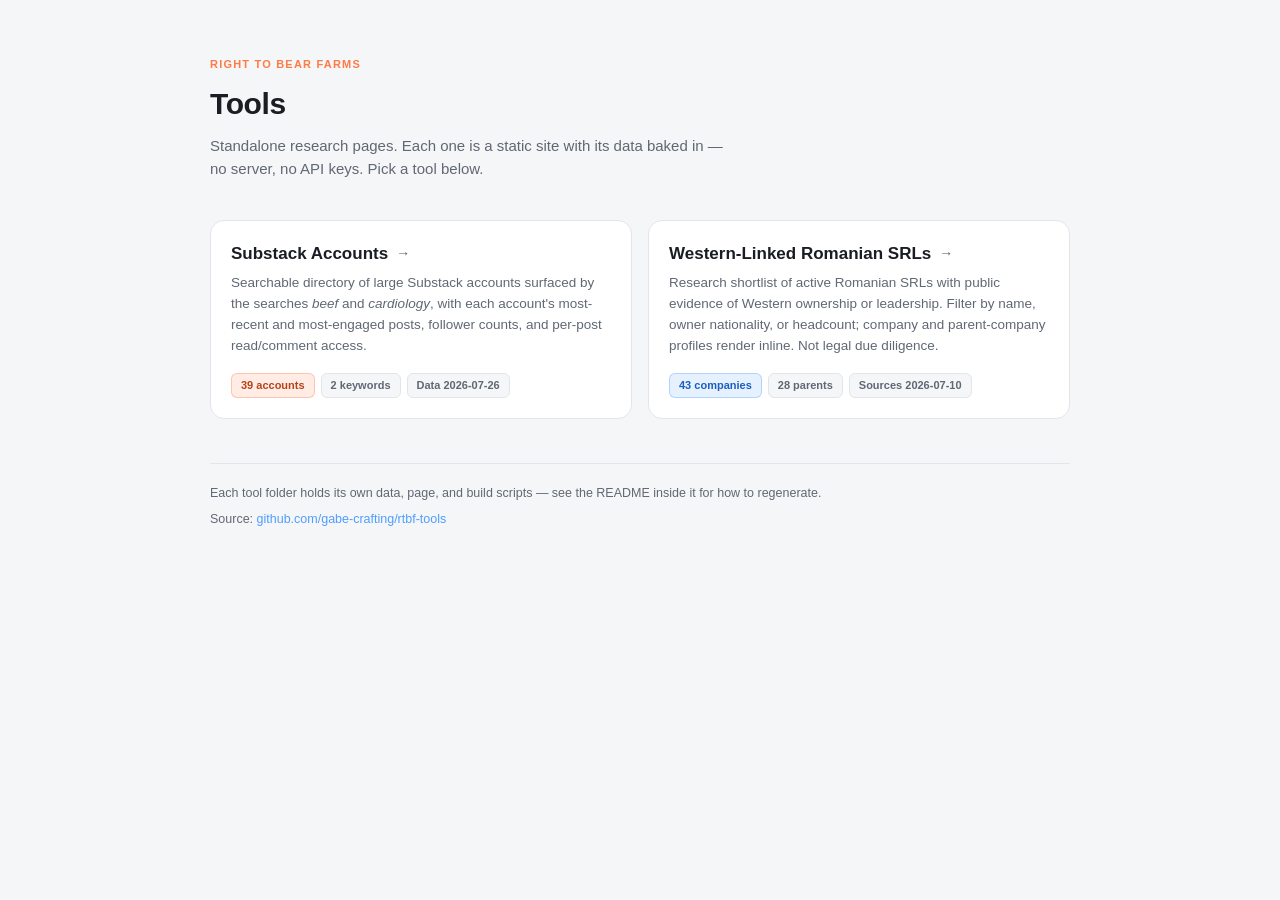
==== commit 4f23a2f6: "Turn the repo into a tools index with two tools - Add a root index.html that links to each tool, wit" ====
--- a/index.html
+++ b/index.html
@@ -3,7 +3,7 @@
 <head>
 <meta charset="utf-8">
 <meta name="viewport" content="width=device-width, initial-scale=1">
-<title>Substack Accounts - Beef & Cardiology</title>
+<title>RTBF Tools</title>
 <style>
   :root{
     --bg:#0f1115; --card:#181b22; --card2:#1f232c; --line:#2a2f3a;
@@ -13,245 +13,86 @@
     :root{--bg:#f5f6f8;--card:#fff;--card2:#f0f2f5;--line:#e2e5ea;--text:#1a1d23;--muted:#606874;}
   }
   *{box-sizing:border-box}
-  body{margin:0;background:var(--bg);color:var(--text);font:15px/1.5 -apple-system,BlinkMacSystemFont,"Segoe UI",Roboto,Helvetica,Arial,sans-serif}
-  .wrap{max-width:1080px;margin:0 auto;padding:28px 20px 60px}
-  h1{font-size:26px;margin:0 0 4px}
-  .sub{color:var(--muted);margin:0 0 22px;font-size:14px}
-  .controls{display:grid;grid-template-columns:1fr auto auto auto;gap:12px;align-items:end;margin-bottom:8px}
-  @media(max-width:760px){.controls{grid-template-columns:1fr 1fr}}
-  .fld{display:flex;flex-direction:column;gap:5px}
-  .fld label{font-size:11px;text-transform:uppercase;letter-spacing:.5px;color:var(--muted)}
-  input[type=search],select{background:var(--card);border:1px solid var(--line);color:var(--text);
-    border-radius:9px;padding:10px 12px;font-size:14px;outline:none;width:100%}
-  input[type=search]:focus,select:focus{border-color:var(--accent)}
-  .rangewrap{display:flex;flex-direction:column;gap:5px;min-width:180px}
-  .rangewrap .val{font-size:12px;color:var(--muted)}
-  input[type=range]{accent-color:var(--accent);width:100%}
-  .meta{display:flex;justify-content:space-between;align-items:center;margin:14px 0 10px;color:var(--muted);font-size:13px;flex-wrap:wrap;gap:8px}
-  .chips{display:flex;gap:8px;flex-wrap:wrap}
-  .chip{border:1px solid var(--line);background:var(--card);border-radius:20px;padding:5px 12px;cursor:pointer;font-size:13px;color:var(--muted)}
-  .chip.on{color:#fff;border-color:transparent}
-  .chip.on[data-k="__all__"]{background:#6b7280}
-  .kw.beef{background:#ff7a45}
-  .chip.on[data-k="beef"]{background:#ff7a45}
-  .kw.cardiology{background:#4f9dff}
-  .chip.on[data-k="cardiology"]{background:#4f9dff}
-  table{width:100%;border-collapse:collapse;font-size:14px}
-  thead th{text-align:left;color:var(--muted);font-weight:600;font-size:12px;text-transform:uppercase;
-    letter-spacing:.4px;padding:8px 10px;border-bottom:1px solid var(--line);cursor:pointer;white-space:nowrap}
-  thead th .ar{opacity:.4;font-size:10px}
-  tbody td{padding:12px 10px;border-bottom:1px solid var(--line);vertical-align:top}
-  tr.main.expandable{cursor:pointer}
-  tr.main.expandable:hover{background:var(--card2)}
-  tr.main.open{background:var(--card2)}
-  .caret{display:inline-block;width:14px;color:var(--muted);transition:transform .15s;font-size:11px}
-  tr.main.open .caret{transform:rotate(90deg);color:var(--accent2)}
-  .nm{font-weight:600}
-  .nm a{color:inherit;text-decoration:none}
-  .nm a:hover{text-decoration:underline}
-  .pub{color:var(--muted);font-size:12.5px;margin-top:2px;padding-left:14px}
-  .pub a{color:var(--accent2);text-decoration:none}
-  .num{font-variant-numeric:tabular-nums;white-space:nowrap}
-  .big{font-weight:600}
-  .kw{display:inline-block;font-size:11px;font-weight:600;padding:2px 8px;border-radius:6px;color:#fff;margin:0 4px 3px 0}
-  .tier{font-size:11px;color:var(--muted)}
-  .empty{padding:40px;text-align:center;color:var(--muted)}
-  .foot{margin-top:24px;color:var(--muted);font-size:12px}
-  tr.detail>td{padding:0;border-bottom:1px solid var(--line);background:var(--bg)}
-  .acc{display:grid;grid-template-columns:1fr 1fr;gap:0}
-  @media(max-width:720px){.acc{grid-template-columns:1fr}}
-  .panel{padding:14px 16px}
-  .panel+.panel{border-left:1px solid var(--line)}
-  @media(max-width:720px){.panel+.panel{border-left:none;border-top:1px solid var(--line)}}
-  .panel h4{margin:0 0 10px;font-size:12px;text-transform:uppercase;letter-spacing:.5px;color:var(--muted)}
-  .post{padding:7px 0;border-bottom:1px dashed var(--line)}
-  .post:last-child{border-bottom:none}
-  .post a{color:var(--text);text-decoration:none;font-weight:500;font-size:13.5px;line-height:1.35;display:block}
-  .post a:hover{color:var(--accent2)}
-  .post .pmeta{font-size:11.5px;color:var(--muted);margin-top:3px;font-variant-numeric:tabular-nums}
-  .post .pmeta .g{margin-right:9px}
-  .lock{opacity:.55;font-size:10px}
-  .rank{display:inline-block;min-width:16px;color:var(--muted);font-weight:700;font-size:11px}
-  /* who may comment on a post -- independent of who may read it */
-  .cacc{display:inline-block;font-size:10px;font-weight:700;padding:1px 6px;border-radius:5px;
-    text-transform:uppercase;letter-spacing:.3px;white-space:nowrap}
-  .cacc.everyone{background:rgba(62,207,142,.15);color:#3ecf8e;border:1px solid rgba(62,207,142,.35)}
-  .cacc.subscribers{background:rgba(79,157,255,.15);color:#4f9dff;border:1px solid rgba(79,157,255,.35)}
-  .cacc.paid{background:rgba(245,197,66,.15);color:#f5c542;border:1px solid rgba(245,197,66,.35)}
-  .cacc.none,.cacc.unknown{background:rgba(154,163,175,.13);color:var(--muted);border:1px solid var(--line)}
+  body{margin:0;background:var(--bg);color:var(--text);
+    font:15px/1.55 -apple-system,BlinkMacSystemFont,"Segoe UI",Roboto,Helvetica,Arial,sans-serif}
+  .wrap{max-width:900px;margin:0 auto;padding:56px 20px 72px}
+  .eyebrow{font-size:11px;text-transform:uppercase;letter-spacing:1.2px;color:var(--accent);
+    font-weight:700;margin:0 0 8px}
+  h1{font-size:30px;margin:0 0 6px;letter-spacing:-.4px}
+  .sub{color:var(--muted);margin:0 0 40px;font-size:15px;max-width:62ch}
+
+  .grid{display:grid;gap:16px}
+  @media(min-width:700px){.grid{grid-template-columns:1fr 1fr}}
+
+  .tool{display:flex;flex-direction:column;background:var(--card);border:1px solid var(--line);
+    border-radius:14px;padding:20px;text-decoration:none;color:inherit;
+    transition:border-color .15s,transform .15s,background .15s}
+  .tool:hover{border-color:var(--accent2);background:var(--card2);transform:translateY(-2px)}
+  .tool:focus-visible{outline:2px solid var(--accent2);outline-offset:2px}
+  .tool h2{font-size:17px;margin:0 0 6px;display:flex;align-items:center;gap:8px}
+  .tool h2 .arrow{color:var(--muted);font-size:14px;transition:transform .15s,color .15s}
+  .tool:hover h2 .arrow{color:var(--accent2);transform:translateX(3px)}
+  .tool p{margin:0 0 16px;color:var(--muted);font-size:13.5px;flex:1}
+
+  .stats{display:flex;flex-wrap:wrap;gap:6px}
+  .stat{font-size:11px;font-weight:600;padding:3px 9px;border-radius:6px;
+    background:var(--card2);border:1px solid var(--line);color:var(--muted);
+    font-variant-numeric:tabular-nums;white-space:nowrap}
+  @media (prefers-color-scheme: light){.stat{background:var(--bg)}}
+  .stat.beef{background:rgba(255,122,69,.14);border-color:rgba(255,122,69,.35);color:var(--accent)}
+  .stat.blue{background:rgba(79,157,255,.14);border-color:rgba(79,157,255,.35);color:var(--accent2)}
   @media (prefers-color-scheme: light){
-    .cacc.everyone{color:#0f7a4d}
-    .cacc.subscribers{color:#1b5fbe}
-    .cacc.paid{color:#8a6300}
+    .stat.beef{color:#b4441a}
+    .stat.blue{color:#1b5fbe}
   }
-  .legend{display:inline-block;margin-right:10px}
+
+  .foot{margin-top:44px;padding-top:20px;border-top:1px solid var(--line);
+    color:var(--muted);font-size:12.5px}
+  .foot a{color:var(--accent2);text-decoration:none}
+  .foot a:hover{text-decoration:underline}
+  .foot p{margin:0 0 6px}
 </style>
 </head>
 <body>
 <div class="wrap">
-  <h1>Substack Accounts</h1>
-  <p class="sub">Accounts surfaced by searching Substack for <b style="color:#ff7a45">beef</b>, <b style="color:#4f9dff">cardiology</b>. Data pulled 2026-07-26 &middot; 39 accounts. Click any row to expand recent &amp; most-engaged posts.</p>
+  <p class="eyebrow">Right to Bear Farms</p>
+  <h1>Tools</h1>
+  <p class="sub">Standalone research pages. Each one is a static site with its data
+    baked in &mdash; no server, no API keys. Pick a tool below.</p>
 
-  <div class="controls">
-    <div class="fld">
-      <label>Search by name / publication / bio</label>
-      <input id="q" type="search" placeholder="Type a name..." autocomplete="off">
-    </div>
-    <div class="fld">
-      <label>Sort by</label>
-      <select id="sort">
-        <option value="followers">Followers</option>
-        <option value="subscribers_number">Subscribers</option>
-        <option value="started">Start date</option>
-        <option value="name">Name</option>
-      </select>
-    </div>
-    <div class="fld">
-      <label>Order</label>
-      <select id="order"><option value="desc">High &rarr; Low</option><option value="asc">Low &rarr; High</option></select>
-    </div>
-    <div class="rangewrap fld">
-      <label>Min followers</label>
-      <input id="minf" type="range" min="0" max="646500" step="129300" value="0">
-      <span class="val" id="minfval">0+</span>
-    </div>
+  <div class="grid">
+
+    <a class="tool" href="substack-accounts/index.html">
+      <h2>Substack Accounts <span class="arrow" aria-hidden="true">&rarr;</span></h2>
+      <p>Searchable directory of large Substack accounts surfaced by the searches
+         <em>beef</em> and <em>cardiology</em>, with each account's most-recent and
+         most-engaged posts, follower counts, and per-post read/comment access.</p>
+      <div class="stats">
+        <span class="stat beef">39 accounts</span>
+        <span class="stat">2 keywords</span>
+        <span class="stat">Data 2026-07-26</span>
+      </div>
+    </a>
+
+    <a class="tool" href="romanian-western-companies/index.html">
+      <h2>Western-Linked Romanian SRLs <span class="arrow" aria-hidden="true">&rarr;</span></h2>
+      <p>Research shortlist of active Romanian SRLs with public evidence of Western
+         ownership or leadership. Filter by name, owner nationality, or headcount;
+         company and parent-company profiles render inline. Not legal due diligence.</p>
+      <div class="stats">
+        <span class="stat blue">43 companies</span>
+        <span class="stat">28 parents</span>
+        <span class="stat">Sources 2026-07-10</span>
+      </div>
+    </a>
+
   </div>
 
-  <div class="meta">
-    <div class="chips" id="chips"><span class="chip on" data-k="__all__">All</span><span class="chip" data-k="beef">beef</span><span class="chip" data-k="cardiology">cardiology</span></div>
-    <div id="count"></div>
+  <div class="foot">
+    <p>Each tool folder holds its own data, page, and build scripts &mdash; see the
+       README inside it for how to regenerate.</p>
+    <p>Source: <a href="https://github.com/gabe-crafting/rtbf-tools">github.com/gabe-crafting/rtbf-tools</a></p>
   </div>
-
-  <table>
-    <thead><tr>
-      <th data-s="name">Account <span class="ar"></span></th>
-      <th data-s="followers">Followers <span class="ar"></span></th>
-      <th data-s="subscribers_number">Subscribers <span class="ar"></span></th>
-      <th data-s="started">Started <span class="ar"></span></th>
-      <th data-s="keywords">Keywords <span class="ar"></span></th>
-    </tr></thead>
-    <tbody id="rows"></tbody>
-  </table>
-  <div class="empty" id="empty" style="display:none">No accounts match your filters.</div>
-
-  <p class="foot"><b>Who can comment:</b> <span class="legend"><span class="cacc everyone">&#128172; free</span> anyone</span><span class="legend"><span class="cacc subscribers">&#128172; subs</span> subscribers (free or paid)</span><span class="legend"><span class="cacc paid">&#128172; paid</span> paid subscribers only</span><span class="legend"><span class="cacc none">&#128172; off</span> closed</span><br>This is separate from who can <em>read</em> a post &mdash; &#128274; marks a paid-only post, and a free post can still be paid-only for commenting.<br>Followers &amp; subscribers come from each account's public Substack profile. &quot;Started&quot; is the date the account's publication was created (its first-post period). &quot;Keywords&quot; shows which search term surfaced the account. Posts are drawn from up to the 60 most recent per account (39 of 39 accounts have post data); &quot;most engaged&quot; = reactions + comments + restacks <em>within that window</em>, not all-time.</p>
 </div>
-
-<script>
-const DATA = [{"name": "Aaron Rupar", "handle": "aaronrupar", "profile_url": "https://substack.com/@aaronrupar", "bio": "Independent journalist covering US politics and media and publisher of Public Notice.", "followers": 646500, "subscribers_number": 272000, "subscribers_label": "272K+ subscribers", "bestseller_tier": 10000, "publication": "Public Notice", "publication_url": "https://aaronrupar.substack.com", "started": "2021-09-24T14:32:51.936Z", "keywords": ["beef"], "recent_posts": [{"title": "Gender-affirming care for insecure men", "url": "https://www.publicnotice.co/p/pete-hegseth-testosterone", "date": "2026-07-25T10:18:05.550Z", "reactions": 467, "comments": 15, "restacks": 118, "engagement": 600, "audience": "everyone", "comment_access": "paid", "comment_access_raw": "only_paid"}, {"title": "Trump's sweaty summer of floundering", "url": "https://www.publicnotice.co/p/trumps-sweaty-summer-of-floundering", "date": "2026-07-24T20:57:19.917Z", "reactions": 248, "comments": 2, "restacks": 32, "engagement": 282, "audience": "everyone", "comment_access": "paid", "comment_access_raw": "only_paid"}, {"title": "MAGA's \"pasta pass\" talking point is height of gaslighting", "url": "https://www.publicnotice.co/p/save-america-act-olive-garden", "date": "2026-07-24T10:17:47.804Z", "reactions": 473, "comments": 20, "restacks": 135, "engagement": 628, "audience": "everyone", "comment_access": "paid", "comment_access_raw": "only_paid"}, {"title": "Tariff Man's new assault on Canada is his dumbest yet", "url": "https://www.publicnotice.co/p/trump-canada-tariffs", "date": "2026-07-23T10:17:05.047Z", "reactions": 496, "comments": 14, "restacks": 110, "engagement": 620, "audience": "everyone", "comment_access": "paid", "comment_access_raw": "only_paid"}, {"title": "Susan Collins should be concerned", "url": "https://www.publicnotice.co/p/susan-collins-2026-campaign", "date": "2026-07-22T10:17:13.282Z", "reactions": 451, "comments": 14, "restacks": 84, "engagement": 549, "audience": "everyone", "comment_access": "paid", "comment_access_raw": "only_paid"}, {"title": "Trump’s latest public health initiative: explosive diarrhea", "url": "https://www.publicnotice.co/p/cyclosporiasis", "date": "2026-07-21T10:17:21.143Z", "reactions": 501, "comments": 39, "restacks": 157, "engagement": 697, "audience": "everyone", "comment_access": "paid", "comment_access_raw": "only_paid"}, {"title": "Trump would love to steal the election. But he's floundering.", "url": "https://www.publicnotice.co/p/trump-election-speech", "date": "2026-07-20T10:18:09.346Z", "reactions": 609, "comments": 20, "restacks": 140, "engagement": 769, "audience": "everyone", "comment_access": "paid", "comment_access_raw": "only_paid"}, {"title": "Brian Tyler Cohen on \"The Day After\"", "url": "https://www.publicnotice.co/p/brian-tyler-cohen-the-day-after-book", "date": "2026-07-18T10:17:18.936Z", "reactions": 416, "comments": 15, "restacks": 109, "engagement": 540, "audience": "everyone", "comment_access": "paid", "comment_access_raw": "only_paid"}], "top_posts": [{"title": "Trump's cognitive impairment endangers us all", "url": "https://www.publicnotice.co/p/trump-cognitive-impairment", "date": "2026-06-06T10:17:33.041Z", "reactions": 938, "comments": 48, "restacks": 282, "engagement": 1268, "audience": "everyone", "comment_access": "paid", "comment_access_raw": "only_paid"}, {"title": "Why does the media ignore Trump’s madness?", "url": "https://www.publicnotice.co/p/trump-madness", "date": "2026-06-04T10:17:24.853Z", "reactions": 916, "comments": 33, "restacks": 263, "engagement": 1212, "audience": "everyone", "comment_access": "paid", "comment_access_raw": "only_paid"}, {"title": "What if we covered Trump's age the way we covered Biden's?", "url": "https://www.publicnotice.co/p/trump-decline", "date": "2026-06-22T10:17:26.819Z", "reactions": 778, "comments": 66, "restacks": 211, "engagement": 1055, "audience": "everyone", "comment_access": "paid", "comment_access_raw": "only_paid"}, {"title": "Trump has no way out on Iran", "url": "https://www.publicnotice.co/p/trump-iran", "date": "2026-05-28T10:17:52.201Z", "reactions": 743, "comments": 15, "restacks": 176, "engagement": 934, "audience": "everyone", "comment_access": "paid", "comment_access_raw": "only_paid"}, {"title": "Trump vs. algae is the feud we deserve", "url": "https://www.publicnotice.co/p/trump-algae", "date": "2026-07-07T10:17:01.571Z", "reactions": 719, "comments": 20, "restacks": 179, "engagement": 918, "audience": "everyone", "comment_access": "paid", "comment_access_raw": "only_paid"}, {"title": "Trump's lawless witch hunt of Tim Walz crashes and burns", "url": "https://www.publicnotice.co/p/walz-frey-subpoenas-quashed", "date": "2026-06-26T10:18:01.964Z", "reactions": 710, "comments": 15, "restacks": 189, "engagement": 914, "audience": "everyone", "comment_access": "paid", "comment_access_raw": "only_paid"}, {"title": "Trump's \"Freedom 250\" concert implodes spectacularly", "url": "https://www.publicnotice.co/p/trump-freedom-250", "date": "2026-06-01T10:17:54.357Z", "reactions": 736, "comments": 19, "restacks": 142, "engagement": 897, "audience": "everyone", "comment_access": "paid", "comment_access_raw": "only_paid"}, {"title": "E. Jean Carroll Beat Trump. Again.", "url": "https://www.publicnotice.co/p/e-jean-carroll-case", "date": "2026-07-02T11:38:56.344Z", "reactions": 723, "comments": 16, "restacks": 146, "engagement": 885, "audience": "everyone", "comment_access": "paid", "comment_access_raw": "only_paid"}], "post_pool": 60}, {"name": "Eric Topol", "handle": "erictopol", "profile_url": "https://substack.com/@erictopol", "bio": "physician-scientist, author, editor", "followers": 299934, "subscribers_number": 212000, "subscribers_label": "212K+ subscribers", "bestseller_tier": 1000, "publication": "Ground Truths", "publication_url": "https://erictopol.substack.com", "started": "2021-11-30T18:05:56.883Z", "keywords": ["cardiology"], "recent_posts": [{"title": "Patrick Hsu: How Is AI Catalyzing Life Science?", "url": "https://erictopol.substack.com/p/how-is-ai-catalyzing-life-science", "date": "2026-07-20T23:37:04.439Z", "reactions": 126, "comments": 1, "restacks": 14, "engagement": 141, "audience": "everyone", "comment_access": "paid", "comment_access_raw": "only_paid"}, {"title": "Medicine is Moving From Calendars to Clocks", "url": "https://erictopol.substack.com/p/medicine-is-moving-from-calendars", "date": "2026-07-12T17:25:03.417Z", "reactions": 290, "comments": 12, "restacks": 43, "engagement": 345, "audience": "everyone", "comment_access": "paid", "comment_access_raw": "only_paid"}, {"title": "Aaron Newman: A Breakthrough Blood Test for Cancer", "url": "https://erictopol.substack.com/p/a-breakthrough-blood-test-for-cancer", "date": "2026-07-03T15:01:11.340Z", "reactions": 202, "comments": 1, "restacks": 31, "engagement": 234, "audience": "everyone", "comment_access": "paid", "comment_access_raw": "only_paid"}, {"title": "Elisa Port: Discuss THE BREAST ADVICE Book", "url": "https://erictopol.substack.com/p/elisa-port-and-eric-topol-discuss", "date": "2026-06-26T15:01:39.925Z", "reactions": 103, "comments": 6, "restacks": 11, "engagement": 120, "audience": "everyone", "comment_access": "paid", "comment_access_raw": "only_paid"}, {"title": "Agentic AI Comes to Medicine", "url": "https://erictopol.substack.com/p/agentic-ai-comes-to-medicine", "date": "2026-06-17T15:02:25.768Z", "reactions": 186, "comments": 13, "restacks": 30, "engagement": 229, "audience": "everyone", "comment_access": "paid", "comment_access_raw": "only_paid"}, {"title": "A New Path to Preventing Cancer", "url": "https://erictopol.substack.com/p/a-new-path-to-preventing-cancer", "date": "2026-06-13T14:03:17.428Z", "reactions": 300, "comments": 5, "restacks": 50, "engagement": 355, "audience": "everyone", "comment_access": "paid", "comment_access_raw": "only_paid"}, {"title": "Helen Pearson: What Constitutes Real Medical Evidence?", "url": "https://erictopol.substack.com/p/what-constitutes-real-medical-evidence", "date": "2026-06-06T16:26:55.000Z", "reactions": 151, "comments": 2, "restacks": 18, "engagement": 171, "audience": "everyone", "comment_access": "paid", "comment_access_raw": "only_paid"}, {"title": "The Remarkable Proliferation of Cancer Immunotherapies", "url": "https://erictopol.substack.com/p/the-remarkable-proliferation-of-cancer", "date": "2026-05-24T17:38:38.001Z", "reactions": 285, "comments": 13, "restacks": 58, "engagement": 356, "audience": "everyone", "comment_access": "paid", "comment_access_raw": "only_paid"}], "top_posts": [{"title": "Our Preoccupation With Protein Intake", "url": "https://erictopol.substack.com/p/our-preoccupation-with-protein-intake", "date": "2025-08-31T14:30:24.061Z", "reactions": 891, "comments": 51, "restacks": 120, "engagement": 1062, "audience": "everyone", "comment_access": "paid", "comment_access_raw": "only_paid"}, {"title": "The Peptide Craze", "url": "https://erictopol.substack.com/p/the-peptide-craze", "date": "2025-07-20T15:03:29.785Z", "reactions": 597, "comments": 30, "restacks": 85, "engagement": 712, "audience": "everyone", "comment_access": "paid", "comment_access_raw": "only_paid"}, {"title": "Vagus Nerve Stimulation and the Immune System", "url": "https://erictopol.substack.com/p/vagus-nerve-stimulation-and-the-immune", "date": "2026-02-01T17:17:36.389Z", "reactions": 579, "comments": 26, "restacks": 81, "engagement": 686, "audience": "everyone", "comment_access": "paid", "comment_access_raw": "only_paid"}, {"title": "New Anti-Aging Evidence For Estrogen", "url": "https://erictopol.substack.com/p/new-anti-aging-evidence-for-estrogen", "date": "2025-07-05T16:52:02.510Z", "reactions": 460, "comments": 59, "restacks": 88, "engagement": 607, "audience": "everyone", "comment_access": "paid", "comment_access_raw": "only_paid"}, {"title": "The Paradox of Medical AI Implementation ", "url": "https://erictopol.substack.com/p/the-paradox-of-medical-ai-implementation", "date": "2026-05-03T14:31:13.029Z", "reactions": 445, "comments": 22, "restacks": 82, "engagement": 549, "audience": "everyone", "comment_access": "paid", "comment_access_raw": "only_paid"}, {"title": "How Our Brain Drains Its Waste Products", "url": "https://erictopol.substack.com/p/how-our-brain-drains-its-waste-products", "date": "2025-12-21T16:45:13.760Z", "reactions": 408, "comments": 15, "restacks": 54, "engagement": 477, "audience": "everyone", "comment_access": "paid", "comment_access_raw": "only_paid"}, {"title": "Lithium and Its Potential Protection from Alzheimer's Disease", "url": "https://erictopol.substack.com/p/lithium-and-its-potential-protection", "date": "2025-08-09T20:23:54.383Z", "reactions": 374, "comments": 23, "restacks": 61, "engagement": 458, "audience": "everyone", "comment_access": "paid", "comment_access_raw": "only_paid"}, {"title": "Spotlight on the Shingles Vaccine—Again!", "url": "https://erictopol.substack.com/p/spotlight-on-the-shingles-vaccineagain", "date": "2026-01-22T00:17:39.890Z", "reactions": 365, "comments": 16, "restacks": 67, "engagement": 448, "audience": "everyone", "comment_access": "paid", "comment_access_raw": "only_paid"}], "post_pool": 60}, {"name": "José Andrés", "handle": "joseandres", "profile_url": "https://substack.com/@joseandres", "bio": "", "followers": 195669, "subscribers_number": 93000, "subscribers_label": "93K+ subscribers", "bestseller_tier": 1000, "publication": "Longer Tables with José Andrés", "publication_url": "https://joseandres.substack.com", "started": "2022-03-08T18:56:42.552Z", "keywords": ["beef"], "recent_posts": [{"title": "A watermelon salad for the heart of summer", "url": "https://joseandres.substack.com/p/a-watermelon-salad-for-the-heart", "date": "2026-07-22T15:02:14.480Z", "reactions": 106, "comments": 5, "restacks": 9, "engagement": 120, "audience": "everyone", "comment_access": "everyone", "comment_access_raw": "everyone"}, {"title": "¡¡¡¡¡ESPAÑA!!!!!", "url": "https://joseandres.substack.com/p/espana", "date": "2026-07-20T15:11:11.584Z", "reactions": 427, "comments": 51, "restacks": 29, "engagement": 507, "audience": "everyone", "comment_access": "everyone", "comment_access_raw": "everyone"}, {"title": "A savory tart for peak season tomatoes", "url": "https://joseandres.substack.com/p/a-savory-tart-for-peak-season-tomatoes", "date": "2026-07-15T15:04:10.136Z", "reactions": 94, "comments": 2, "restacks": 2, "engagement": 98, "audience": "only_paid", "comment_access": "paid", "comment_access_raw": "only_paid"}, {"title": "The great tomato debate", "url": "https://joseandres.substack.com/p/the-great-tomato-debate", "date": "2026-07-13T15:02:35.319Z", "reactions": 82, "comments": 22, "restacks": 10, "engagement": 114, "audience": "everyone", "comment_access": "everyone", "comment_access_raw": "everyone"}, {"title": "The butter of the ocean", "url": "https://joseandres.substack.com/p/the-butter-of-the-ocean", "date": "2026-07-09T16:30:34.803Z", "reactions": 64, "comments": 1, "restacks": 6, "engagement": 71, "audience": "only_paid", "comment_access": "paid", "comment_access_raw": "only_paid"}, {"title": "A GW researcher on sugar in the American diet", "url": "https://joseandres.substack.com/p/a-gw-researcher-on-sugar-in-the-american", "date": "2026-07-06T15:01:33.924Z", "reactions": 126, "comments": 5, "restacks": 11, "engagement": 142, "audience": "everyone", "comment_access": "everyone", "comment_access_raw": "everyone"}, {"title": "What's more American than a martini?", "url": "https://joseandres.substack.com/p/whats-more-american-than-a-martini", "date": "2026-07-01T18:16:12.054Z", "reactions": 55, "comments": 0, "restacks": 0, "engagement": 55, "audience": "only_paid", "comment_access": "paid", "comment_access_raw": "only_paid"}, {"title": "America the beautiful", "url": "https://joseandres.substack.com/p/america-the-beautiful", "date": "2026-06-29T16:03:01.082Z", "reactions": 117, "comments": 22, "restacks": 18, "engagement": 157, "audience": "everyone", "comment_access": "everyone", "comment_access_raw": "everyone"}], "top_posts": [{"title": "My speech about birthright citizenship", "url": "https://joseandres.substack.com/p/my-speech-about-birthright-citizenship", "date": "2026-04-10T15:01:26.666Z", "reactions": 2387, "comments": 90, "restacks": 524, "engagement": 3001, "audience": "everyone", "comment_access": "everyone", "comment_access_raw": "everyone"}, {"title": "Celebrating Tony…today, tomorrow, and always", "url": "https://joseandres.substack.com/p/celebrating-tonytoday-tomorrow-and", "date": "2026-06-24T15:01:00.000Z", "reactions": 1070, "comments": 19, "restacks": 99, "engagement": 1188, "audience": "everyone", "comment_access": "everyone", "comment_access_raw": "everyone"}, {"title": "The simplest Mexican soup for the coldest winter nights", "url": "https://joseandres.substack.com/p/the-simplest-mexican-soup-for-the", "date": "2026-01-21T17:31:10.020Z", "reactions": 720, "comments": 3, "restacks": 53, "engagement": 776, "audience": "only_paid", "comment_access": "paid", "comment_access_raw": "only_paid"}, {"title": "¡¡¡¡¡ESPAÑA!!!!!", "url": "https://joseandres.substack.com/p/espana", "date": "2026-07-20T15:11:11.584Z", "reactions": 427, "comments": 51, "restacks": 29, "engagement": 507, "audience": "everyone", "comment_access": "everyone", "comment_access_raw": "everyone"}, {"title": "We’re in the same boat now", "url": "https://joseandres.substack.com/p/were-in-the-same-boat-now", "date": "2026-01-19T18:30:58.616Z", "reactions": 395, "comments": 14, "restacks": 74, "engagement": 483, "audience": "everyone", "comment_access": "everyone", "comment_access_raw": "everyone"}, {"title": "Late nights and lots of laughs", "url": "https://joseandres.substack.com/p/late-nights-and-lots-of-laughs", "date": "2026-05-25T16:31:16.141Z", "reactions": 319, "comments": 24, "restacks": 45, "engagement": 388, "audience": "everyone", "comment_access": "everyone", "comment_access_raw": "everyone"}, {"title": "Empowering Women in a Beirut Refugee Camp", "url": "https://joseandres.substack.com/p/empowering-women-in-a-beirut-refugee", "date": "2026-03-09T15:03:04.049Z", "reactions": 325, "comments": 9, "restacks": 44, "engagement": 378, "audience": "everyone", "comment_access": "everyone", "comment_access_raw": "everyone"}, {"title": "Make breakfast before you’re done with dinner", "url": "https://joseandres.substack.com/p/make-breakfast-before-youre-done", "date": "2026-01-14T18:02:06.943Z", "reactions": 262, "comments": 2, "restacks": 11, "engagement": 275, "audience": "only_paid", "comment_access": "paid", "comment_access_raw": "only_paid"}], "post_pool": 60}, {"name": "Chelsea Lords", "handle": "chelseasmessyapron", "profile_url": "https://substack.com/@chelseasmessyapron", "bio": "Real meals, real life, a little messy in the best way. ✨ Full videos, tips & tricks on chelseasmessyapron.com", "followers": 160679, "subscribers_number": 159000, "subscribers_label": "159K+ subscribers", "bestseller_tier": 100, "publication": "Chelsea's Cooking Club", "publication_url": "https://chelseasmessyapron.substack.com", "started": "2025-04-22T20:05:13.294Z", "keywords": ["beef"], "recent_posts": [{"title": "Hot Honey Beef Bowl Meal Drop-Off", "url": "https://chelseasmessyapron.substack.com/p/hot-honey-beef-bowl-meal-drop-off", "date": "2026-07-25T13:01:56.740Z", "reactions": 36, "comments": 0, "restacks": 0, "engagement": 36, "audience": "only_paid", "comment_access": "paid", "comment_access_raw": "only_paid"}, {"title": "Puff Pastry, French Tarts & the Best Fish and Chips of My Life", "url": "https://chelseasmessyapron.substack.com/p/puff-pastry-french-tarts-and-the", "date": "2026-07-23T14:02:36.304Z", "reactions": 41, "comments": 6, "restacks": 1, "engagement": 48, "audience": "everyone", "comment_access": "everyone", "comment_access_raw": "everyone"}, {"title": "The Kitchen Tools I’ve Learned I Really Love Having Around", "url": "https://chelseasmessyapron.substack.com/p/the-kitchen-tools-ive-learned-i-really", "date": "2026-07-22T20:01:14.367Z", "reactions": 43, "comments": 3, "restacks": 0, "engagement": 46, "audience": "everyone", "comment_access": "subscribers", "comment_access_raw": "subscribers"}, {"title": "The No-Dinner Meal Drop Everyone Actually Wants", "url": "https://chelseasmessyapron.substack.com/p/the-no-dinner-meal-drop-everyone", "date": "2026-07-20T13:02:57.388Z", "reactions": 31, "comments": 3, "restacks": 2, "engagement": 36, "audience": "only_paid", "comment_access": "paid", "comment_access_raw": "only_paid"}, {"title": "I Really Didn't Expect to Love London This Much...", "url": "https://chelseasmessyapron.substack.com/p/i-really-didnt-expect-to-love-london", "date": "2026-07-19T14:01:45.307Z", "reactions": 35, "comments": 11, "restacks": 0, "engagement": 46, "audience": "everyone", "comment_access": "subscribers", "comment_access_raw": "subscribers"}, {"title": "A Day in My London Life: Culinary School, French Onion Soup & Pizza", "url": "https://chelseasmessyapron.substack.com/p/a-day-in-my-london-life-culinary", "date": "2026-07-18T14:00:35.700Z", "reactions": 62, "comments": 11, "restacks": 1, "engagement": 74, "audience": "everyone", "comment_access": "everyone", "comment_access_raw": "everyone"}, {"title": "Grinder Sliders, Berry Cobbler, and the MOST FUN Meal Drop-Off", "url": "https://chelseasmessyapron.substack.com/p/grinder-sliders-berry-cobbler-and", "date": "2026-07-15T14:02:38.744Z", "reactions": 35, "comments": 0, "restacks": 5, "engagement": 40, "audience": "only_paid", "comment_access": "paid", "comment_access_raw": "only_paid"}, {"title": "What a Day at Le Cordon Bleu (and London) Looks Like", "url": "https://chelseasmessyapron.substack.com/p/what-a-day-at-le-cordon-bleu-and", "date": "2026-07-14T14:03:14.864Z", "reactions": 66, "comments": 26, "restacks": 1, "engagement": 93, "audience": "everyone", "comment_access": "everyone", "comment_access_raw": "everyone"}], "top_posts": [{"title": "Some Very Big News…I’m Moving To London!", "url": "https://chelseasmessyapron.substack.com/p/some-very-big-newsim-moving-to-london", "date": "2026-06-07T13:01:17.372Z", "reactions": 255, "comments": 78, "restacks": 4, "engagement": 337, "audience": "everyone", "comment_access": "everyone", "comment_access_raw": "everyone"}, {"title": "I’ve Brought Meals to a Lot of New Moms and This One Wins Every Time", "url": "https://chelseasmessyapron.substack.com/p/ive-brought-meals-to-a-lot-of-new", "date": "2026-03-21T14:02:57.533Z", "reactions": 128, "comments": 0, "restacks": 8, "engagement": 136, "audience": "only_paid", "comment_access": "paid", "comment_access_raw": "only_paid"}, {"title": "What a Day at Le Cordon Bleu (and London) Looks Like", "url": "https://chelseasmessyapron.substack.com/p/what-a-day-at-le-cordon-bleu-and", "date": "2026-07-14T14:03:14.864Z", "reactions": 66, "comments": 26, "restacks": 1, "engagement": 93, "audience": "everyone", "comment_access": "everyone", "comment_access_raw": "everyone"}, {"title": "The Takeout-Inspired Meal I Bring to Friends Again and Again", "url": "https://chelseasmessyapron.substack.com/p/the-takeout-inspired-meal-i-bring", "date": "2026-04-18T14:03:11.841Z", "reactions": 78, "comments": 3, "restacks": 4, "engagement": 85, "audience": "everyone", "comment_access": "everyone", "comment_access_raw": "everyone"}, {"title": "The Meal I Bring to Friends On Hard Days", "url": "https://chelseasmessyapron.substack.com/p/the-meal-i-bring-to-friends-on-hard", "date": "2026-04-07T18:55:18.322Z", "reactions": 78, "comments": 0, "restacks": 6, "engagement": 84, "audience": "only_paid", "comment_access": "paid", "comment_access_raw": "only_paid"}, {"title": "The Make-Your-Own Sub Night People LOVE", "url": "https://chelseasmessyapron.substack.com/p/the-make-your-own-sub-night-people", "date": "2026-05-09T13:01:51.541Z", "reactions": 74, "comments": 0, "restacks": 7, "engagement": 81, "audience": "only_paid", "comment_access": "paid", "comment_access_raw": "only_paid"}, {"title": "A Day in My London Life: Culinary School, French Onion Soup & Pizza", "url": "https://chelseasmessyapron.substack.com/p/a-day-in-my-london-life-culinary", "date": "2026-07-18T14:00:35.700Z", "reactions": 62, "comments": 11, "restacks": 1, "engagement": 74, "audience": "everyone", "comment_access": "everyone", "comment_access_raw": "everyone"}, {"title": "What I Packed In This Greek Dinner Drop-Off", "url": "https://chelseasmessyapron.substack.com/p/what-i-packed-in-this-greek-dinner", "date": "2026-06-13T13:01:51.321Z", "reactions": 65, "comments": 0, "restacks": 2, "engagement": 67, "audience": "only_paid", "comment_access": "paid", "comment_access_raw": "only_paid"}], "post_pool": 60}, {"name": "Ian Fujimoto", "handle": "ianfujimoto", "profile_url": "https://substack.com/@ianfujimoto", "bio": "I’m not a chef, I’m just a dude.", "followers": 121430, "subscribers_number": 102000, "subscribers_label": "102K+ subscribers", "bestseller_tier": 1000, "publication": "Not a Chef", "publication_url": "https://ianfujimoto.substack.com", "started": "2024-12-04T15:23:15.882Z", "keywords": ["beef"], "recent_posts": [{"title": "The Chicken Pot Pie That Had Everyone Crying", "url": "https://ianfujimoto.substack.com/p/the-chicken-pot-pie-that-had-everyone", "date": "2026-07-12T18:39:22.151Z", "reactions": 44, "comments": 0, "restacks": 0, "engagement": 44, "audience": "only_paid", "comment_access": "paid", "comment_access_raw": "only_paid"}, {"title": "The Healthy Way to Eat Dessert for Breakfast", "url": "https://ianfujimoto.substack.com/p/the-healthy-way-to-eat-dessert-for", "date": "2026-06-06T16:38:17.543Z", "reactions": 61, "comments": 0, "restacks": 3, "engagement": 64, "audience": "only_paid", "comment_access": "paid", "comment_access_raw": "only_paid"}, {"title": "Restaurant-Quality Short Rib Ragu at Home", "url": "https://ianfujimoto.substack.com/p/restaurant-quality-short-rib-ragu", "date": "2026-05-30T16:44:34.402Z", "reactions": 31, "comments": 1, "restacks": 0, "engagement": 32, "audience": "only_paid", "comment_access": "paid", "comment_access_raw": "only_paid"}, {"title": "How to Cook on Stainless Steel", "url": "https://ianfujimoto.substack.com/p/how-to-cook-on-stainless-steel", "date": "2026-05-23T15:45:25.322Z", "reactions": 36, "comments": 0, "restacks": 0, "engagement": 36, "audience": "only_paid", "comment_access": "paid", "comment_access_raw": "only_paid"}, {"title": "The Only Onigiri Guide You’ll Need", "url": "https://ianfujimoto.substack.com/p/the-only-onigiri-guide-youll-need", "date": "2026-05-09T16:32:35.320Z", "reactions": 76, "comments": 0, "restacks": 4, "engagement": 80, "audience": "only_paid", "comment_access": "paid", "comment_access_raw": "only_paid"}, {"title": "The Real \"NO-FUSS\" Breakfast Meal Prep", "url": "https://ianfujimoto.substack.com/p/the-real-no-fuss-breakfast-meal-prep", "date": "2026-04-27T15:03:19.622Z", "reactions": 31, "comments": 0, "restacks": 1, "engagement": 32, "audience": "only_paid", "comment_access": "paid", "comment_access_raw": "only_paid"}, {"title": "Your New Go-To Shoyu Ramen Recipe", "url": "https://ianfujimoto.substack.com/p/your-new-go-to-shoyu-ramen-recipe", "date": "2026-04-18T15:42:06.423Z", "reactions": 48, "comments": 0, "restacks": 0, "engagement": 48, "audience": "only_paid", "comment_access": "paid", "comment_access_raw": "only_paid"}, {"title": "Stop Ignoring Cottage Cheese - Here's Why I Did", "url": "https://ianfujimoto.substack.com/p/stop-ignoring-cottage-cheese-heres", "date": "2026-04-11T18:29:42.508Z", "reactions": 35, "comments": 2, "restacks": 1, "engagement": 38, "audience": "only_paid", "comment_access": "paid", "comment_access_raw": "only_paid"}], "top_posts": [{"title": "This is More Than an Apron", "url": "https://ianfujimoto.substack.com/p/this-is-more-than-an-apron", "date": "2025-07-25T17:24:09.472Z", "reactions": 101, "comments": 20, "restacks": 4, "engagement": 125, "audience": "everyone", "comment_access": "everyone", "comment_access_raw": "everyone"}, {"title": "Burrito Bowl Meal Prep", "url": "https://ianfujimoto.substack.com/p/burrito-bowl-meal-prep", "date": "2025-12-27T17:21:53.005Z", "reactions": 104, "comments": 4, "restacks": 3, "engagement": 111, "audience": "only_paid", "comment_access": "paid", "comment_access_raw": "only_paid"}, {"title": "Crispy Chicken Tacos", "url": "https://ianfujimoto.substack.com/p/crispy-chicken-tacos", "date": "2025-06-07T17:15:38.784Z", "reactions": 100, "comments": 2, "restacks": 5, "engagement": 107, "audience": "only_paid", "comment_access": "paid", "comment_access_raw": "only_paid"}, {"title": "Baguettes", "url": "https://ianfujimoto.substack.com/p/baguettes", "date": "2025-07-05T16:49:03.406Z", "reactions": 97, "comments": 2, "restacks": 6, "engagement": 105, "audience": "everyone", "comment_access": "paid", "comment_access_raw": "only_paid"}, {"title": "Breakfast Burrito Meal Prep", "url": "https://ianfujimoto.substack.com/p/breakfast-burrito-meal-prep", "date": "2026-01-10T16:11:21.281Z", "reactions": 89, "comments": 3, "restacks": 4, "engagement": 96, "audience": "only_paid", "comment_access": "paid", "comment_access_raw": "only_paid"}, {"title": "Black Pepper Chicken", "url": "https://ianfujimoto.substack.com/p/black-pepper-chicken", "date": "2025-06-27T19:38:28.940Z", "reactions": 89, "comments": 4, "restacks": 3, "engagement": 96, "audience": "only_paid", "comment_access": "paid", "comment_access_raw": "only_paid"}, {"title": "The Tools I Actually Use in My Kitchen ", "url": "https://ianfujimoto.substack.com/p/the-tools-i-actually-use-in-my-kitchen", "date": "2025-12-13T17:45:05.581Z", "reactions": 84, "comments": 7, "restacks": 2, "engagement": 93, "audience": "everyone", "comment_access": "paid", "comment_access_raw": "only_paid"}, {"title": "Instant Pot Carnitas", "url": "https://ianfujimoto.substack.com/p/instant-pot-carnitas", "date": "2025-07-17T22:04:19.729Z", "reactions": 84, "comments": 1, "restacks": 3, "engagement": 88, "audience": "only_paid", "comment_access": "paid", "comment_access_raw": "only_paid"}], "post_pool": 60}, {"name": "John Mandrola", "handle": "johnmandrola", "profile_url": "https://substack.com/@johnmandrola", "bio": "Heart rhythm doc, writer/podcaster for @Medscape, learner, cyclist, married to an #HPM doctor. #MedicalConservative. The more you see, the harder medicine gets", "followers": 115427, "subscribers_number": 114000, "subscribers_label": "114K+ subscribers", "bestseller_tier": 1000, "publication": "Stop and Think ", "publication_url": "https://johnmandrola.substack.com", "started": "2021-03-14T18:21:44.139Z", "keywords": ["cardiology"], "recent_posts": [{"title": "Body Scanning and Philosophy ", "url": "https://johnmandrola.substack.com/p/body-scanning-and-philosophy", "date": "2026-07-01T12:14:33.353Z", "reactions": 92, "comments": 25, "restacks": 14, "engagement": 131, "audience": "everyone", "comment_access": "everyone", "comment_access_raw": "everyone"}, {"title": "Just Another Summer Update ", "url": "https://johnmandrola.substack.com/p/just-another-summer-update", "date": "2026-06-21T12:31:41.850Z", "reactions": 66, "comments": 12, "restacks": 4, "engagement": 82, "audience": "everyone", "comment_access": "everyone", "comment_access_raw": "everyone"}, {"title": "Industry vs Non-Industry Funding for Science ", "url": "https://johnmandrola.substack.com/p/industry-vs-non-industry-funding", "date": "2026-02-18T12:52:43.817Z", "reactions": 63, "comments": 16, "restacks": 5, "engagement": 84, "audience": "everyone", "comment_access": "everyone", "comment_access_raw": "everyone"}, {"title": "Some Year End Things and A Pro-Tip ", "url": "https://johnmandrola.substack.com/p/some-year-end-things-and-a-pro-tip", "date": "2025-12-24T13:12:13.782Z", "reactions": 75, "comments": 11, "restacks": 2, "engagement": 88, "audience": "everyone", "comment_access": "everyone", "comment_access_raw": "everyone"}, {"title": "Do Pictures Change Patient Behaviors?", "url": "https://jamesstein18.substack.com/cp/181250526", "date": "2025-12-10T16:15:12.505Z", "reactions": 39, "comments": 22, "restacks": 4, "engagement": 65, "audience": "everyone", "comment_access": "paid", "comment_access_raw": "only_paid"}, {"title": "What I believe in Medicine ", "url": "https://johnmandrola.substack.com/p/what-i-believe-in-medicine", "date": "2025-11-26T16:05:51.627Z", "reactions": 151, "comments": 21, "restacks": 14, "engagement": 186, "audience": "everyone", "comment_access": "everyone", "comment_access_raw": "everyone"}, {"title": "A Fall Update of My Work Outside of the EP Lab", "url": "https://johnmandrola.substack.com/p/a-fall-update-of-my-work-outside", "date": "2025-11-16T13:49:21.559Z", "reactions": 45, "comments": 9, "restacks": 2, "engagement": 56, "audience": "everyone", "comment_access": "everyone", "comment_access_raw": "everyone"}, {"title": "Medical evidence should not be too technical for doctors ", "url": "https://johnmandrola.substack.com/p/medical-evidence-should-not-be-too", "date": "2025-10-26T12:44:01.329Z", "reactions": 147, "comments": 31, "restacks": 16, "engagement": 194, "audience": "everyone", "comment_access": "everyone", "comment_access_raw": "everyone"}], "top_posts": [{"title": "Why I Changed My Mind About Preventing Heart Disease", "url": "https://johnmandrola.substack.com/p/why-i-changed-my-mind-about-preventing", "date": "2023-11-26T11:30:35.793Z", "reactions": 397, "comments": 56, "restacks": 36, "engagement": 489, "audience": "everyone", "comment_access": "everyone", "comment_access_raw": "everyone"}, {"title": "Prasad Being Forced Out of FDA is a Sad Day for Evidence-Based Medicine ", "url": "https://johnmandrola.substack.com/p/prasad-being-forced-out-of-fda-is", "date": "2025-07-30T12:08:13.399Z", "reactions": 327, "comments": 100, "restacks": 31, "engagement": 458, "audience": "everyone", "comment_access": "everyone", "comment_access_raw": "everyone"}, {"title": "Politics and Medicine is a Bad Idea ", "url": "https://johnmandrola.substack.com/p/politics-and-medicine-is-a-bad-idea", "date": "2023-08-03T11:50:46.402Z", "reactions": 236, "comments": 104, "restacks": 12, "engagement": 352, "audience": "everyone", "comment_access": "everyone", "comment_access_raw": "everyone"}, {"title": "Coronary Artery Calcium Scans Are Not the Answer", "url": "https://johnmandrola.substack.com/p/coronary-artery-calcium-scans-are", "date": "2024-01-14T13:36:21.849Z", "reactions": 205, "comments": 70, "restacks": 31, "engagement": 306, "audience": "everyone", "comment_access": "everyone", "comment_access_raw": "everyone"}, {"title": "I have yet to find a study with more spin ", "url": "https://www.sensible-med.com/cp/136022068", "date": "2023-08-14T12:31:08.290Z", "reactions": 237, "comments": 52, "restacks": 8, "engagement": 297, "audience": "everyone", "comment_access": "paid", "comment_access_raw": "only_paid"}, {"title": "Politics and Clinical Care ", "url": "https://johnmandrola.substack.com/p/politics-and-clinical-care", "date": "2024-08-07T09:24:02.503Z", "reactions": 157, "comments": 63, "restacks": 9, "engagement": 229, "audience": "everyone", "comment_access": "everyone", "comment_access_raw": "everyone"}, {"title": "Medical evidence should not be too technical for doctors ", "url": "https://johnmandrola.substack.com/p/medical-evidence-should-not-be-too", "date": "2025-10-26T12:44:01.329Z", "reactions": 147, "comments": 31, "restacks": 16, "engagement": 194, "audience": "everyone", "comment_access": "everyone", "comment_access_raw": "everyone"}, {"title": "Our JAMA Paper on Industry Payments and Sowell's Conflict of Visions ", "url": "https://johnmandrola.substack.com/p/our-jama-paper-on-industry-payments", "date": "2024-03-31T13:22:11.183Z", "reactions": 134, "comments": 44, "restacks": 10, "engagement": 188, "audience": "everyone", "comment_access": "everyone", "comment_access_raw": "everyone"}], "post_pool": 60}, {"name": "Natural Remedies X", "handle": "naturalremediesx", "profile_url": "https://substack.com/@naturalremediesx", "bio": "Clinical Researcher Natural Remedies Hacks | Autoimmune Protocol | Metabolic Health Protocol | Anti-Aging Hacks | Reclaim Your Health. Join the 21-Day Metabolic & Insulin Reset Challenge-Burn Fat Efficiently,Improve Brain Power & Insulin Sensitivity", "followers": 89040, "subscribers_number": 65000, "subscribers_label": "65K+ subscribers", "bestseller_tier": 0, "publication": "Natural Remedies X", "publication_url": "https://naturalremediesx.substack.com", "started": "2023-12-23T20:14:07.283Z", "keywords": ["beef"], "recent_posts": [{"title": "Your Medicine Cabinet Is a Danger Zone: Common Meds Destroying Your Good Gut Bacteria", "url": "https://naturalremediesx.substack.com/p/your-medicine-cabinet-is-a-danger", "date": "2026-07-25T10:01:39.572Z", "reactions": 12, "comments": 0, "restacks": 6, "engagement": 18, "audience": "only_paid", "comment_access": "paid", "comment_access_raw": "only_paid"}, {"title": "The Cholesterol Paradox: When “Normal” LDL-C Isn’t Protected You From Heart Attack", "url": "https://naturalremediesx.substack.com/p/the-cholesterol-paradox-when-normal", "date": "2026-07-18T10:30:33.085Z", "reactions": 11, "comments": 0, "restacks": 4, "engagement": 15, "audience": "only_paid", "comment_access": "paid", "comment_access_raw": "only_paid"}, {"title": "Breathe to Lower Blood Pressure: The 10-Day Challenge", "url": "https://naturalremediesx.substack.com/p/breathe-to-lower-blood-pressure-the", "date": "2026-07-11T13:16:54.953Z", "reactions": 11, "comments": 0, "restacks": 6, "engagement": 17, "audience": "only_paid", "comment_access": "paid", "comment_access_raw": "only_paid"}, {"title": "The 15 Silent Saboteurs of Healthy Blood Pressure You're Not Supposed To Know", "url": "https://naturalremediesx.substack.com/p/the-15-silent-saboteurs-of-healthy", "date": "2026-07-10T11:54:43.459Z", "reactions": 10, "comments": 0, "restacks": 6, "engagement": 16, "audience": "only_paid", "comment_access": "paid", "comment_access_raw": "only_paid"}, {"title": "The Silent Spike: The Shocking Truth About Meds That Spike Your Blood Glucose", "url": "https://naturalremediesx.substack.com/p/the-silent-spike-the-shocking-truth", "date": "2026-07-05T12:04:03.683Z", "reactions": 20, "comments": 0, "restacks": 7, "engagement": 27, "audience": "everyone", "comment_access": "everyone", "comment_access_raw": "everyone"}, {"title": "How to Lower Blood Pressure Naturally: 3 Breathing Techniques Backed by Clinical Research", "url": "https://naturalremediesx.substack.com/p/how-to-lower-blood-pressure-naturally", "date": "2026-07-04T14:28:19.021Z", "reactions": 21, "comments": 0, "restacks": 7, "engagement": 28, "audience": "only_paid", "comment_access": "paid", "comment_access_raw": "only_paid"}, {"title": "Forget LDL Cholesterol - This 'Perfect Storm' Is What's Really Destroying Your Heart Health", "url": "https://naturalremediesx.substack.com/p/forget-ldl-cholesterol-this-perfect", "date": "2026-07-03T12:48:23.068Z", "reactions": 13, "comments": 0, "restacks": 2, "engagement": 15, "audience": "only_paid", "comment_access": "paid", "comment_access_raw": "only_paid"}, {"title": "The Shocking Truth About Well Controlled Hypertension and Hidden Heart Dangers", "url": "https://naturalremediesx.substack.com/p/the-shocking-truth-about-well-controlled", "date": "2026-06-27T12:05:08.611Z", "reactions": 20, "comments": 0, "restacks": 7, "engagement": 27, "audience": "only_paid", "comment_access": "paid", "comment_access_raw": "only_paid"}], "top_posts": [{"title": "Your Lymphatic System: The Body's Secret Detox Superhighway", "url": "https://naturalremediesx.substack.com/p/your-lymphatic-system-the-bodys-secret", "date": "2026-01-29T14:08:59.594Z", "reactions": 149, "comments": 3, "restacks": 52, "engagement": 204, "audience": "only_paid", "comment_access": "everyone", "comment_access_raw": "everyone"}, {"title": "6 Simple Steps To Reset Your Lungs’ Natural Cleaning System", "url": "https://naturalremediesx.substack.com/p/6-simple-steps-to-reset-your-lungs", "date": "2026-04-17T11:33:35.055Z", "reactions": 128, "comments": 5, "restacks": 37, "engagement": 170, "audience": "everyone", "comment_access": "everyone", "comment_access_raw": "everyone"}, {"title": "🔴 Red Light Therapy: The Science-Backed Secret to Younger Skin, Thicker Hair & Faster Healing", "url": "https://naturalremediesx.substack.com/p/red-light-therapy-the-science-backed", "date": "2026-03-12T12:45:45.427Z", "reactions": 115, "comments": 7, "restacks": 41, "engagement": 163, "audience": "everyone", "comment_access": "everyone", "comment_access_raw": "everyone"}, {"title": "The day I stopped wondering why my doctor never mentioned this - I found the buried research", "url": "https://naturalremediesx.substack.com/p/the-day-i-stopped-wondering-why-my", "date": "2026-05-22T11:21:32.751Z", "reactions": 78, "comments": 0, "restacks": 20, "engagement": 98, "audience": "only_paid", "comment_access": "paid", "comment_access_raw": "only_paid"}, {"title": "Top 10 Foods to Avoid If You Have Autoimmune Disease", "url": "https://naturalremediesx.substack.com/p/top-10-foods-to-avoid-if-you-have", "date": "2026-06-12T12:44:10.199Z", "reactions": 56, "comments": 5, "restacks": 25, "engagement": 86, "audience": "everyone", "comment_access": "everyone", "comment_access_raw": "everyone"}, {"title": "The Shocking Truth About High Blood Pressure: This Simple Method Erases Hypertension ", "url": "https://naturalremediesx.substack.com/p/the-shocking-truth-about-high-blood", "date": "2026-03-14T14:35:53.179Z", "reactions": 66, "comments": 2, "restacks": 13, "engagement": 81, "audience": "only_paid", "comment_access": "paid", "comment_access_raw": "only_paid"}, {"title": "🔥The Fountain of Youth is in Your Legs - Join The Leg Muscles Exercise Challenge 💪", "url": "https://naturalremediesx.substack.com/p/the-fountain-of-youth-is-in-your", "date": "2026-02-27T13:12:52.363Z", "reactions": 58, "comments": 0, "restacks": 21, "engagement": 79, "audience": "only_paid", "comment_access": "paid", "comment_access_raw": "only_paid"}, {"title": "This Man Ate 25 Eggs a Day for 15 Years. What happen?", "url": "https://naturalremediesx.substack.com/p/this-man-ate-25-eggs-a-day-for-15", "date": "2026-01-14T14:00:49.085Z", "reactions": 56, "comments": 0, "restacks": 17, "engagement": 73, "audience": "only_paid", "comment_access": "paid", "comment_access_raw": "only_paid"}], "post_pool": 60}, {"name": "Quoth the Raven", "handle": "quoththeraven", "profile_url": "https://substack.com/@quoththeraven", "bio": "Liberty. Finance. Bullshit.", "followers": 71989, "subscribers_number": 51000, "subscribers_label": "51K+ subscribers", "bestseller_tier": 1000, "publication": "QTR’s Fringe Finance", "publication_url": "https://quoththeraven.substack.com", "started": "2021-07-16T10:12:40.590Z", "keywords": ["beef"], "recent_posts": [{"title": "\"AI Mania\" Is About To End: Harris Kupperman", "url": "https://quoththeraven.substack.com/p/ai-mania-is-about-to-end-harris-kupperman", "date": "2026-07-25T12:15:44.112Z", "reactions": 55, "comments": 22, "restacks": 6, "engagement": 83, "audience": "only_paid", "comment_access": "paid", "comment_access_raw": "only_paid"}, {"title": "One Market Interview Everyone Needs To Watch Right Now", "url": "https://quoththeraven.substack.com/p/one-market-interview-everyone-needs", "date": "2026-07-24T12:44:19.040Z", "reactions": 66, "comments": 10, "restacks": 3, "engagement": 79, "audience": "only_paid", "comment_access": "paid", "comment_access_raw": "only_paid"}, {"title": "9 Stocks I Keep Out Of My Portfolios", "url": "https://quoththeraven.substack.com/p/9-stocks-i-keep-out-of-my-portfolios", "date": "2026-07-23T11:27:40.712Z", "reactions": 79, "comments": 19, "restacks": 6, "engagement": 104, "audience": "only_paid", "comment_access": "paid", "comment_access_raw": "only_paid"}, {"title": "The World's Smartest Gold Buyers Are Back", "url": "https://quoththeraven.substack.com/p/the-worlds-smartest-gold-buyers-are", "date": "2026-07-22T10:58:44.250Z", "reactions": 101, "comments": 9, "restacks": 11, "engagement": 121, "audience": "everyone", "comment_access": "paid", "comment_access_raw": "only_paid"}, {"title": "Six Months Is Plenty Of Time To \"Hide A Body\"", "url": "https://quoththeraven.substack.com/p/six-months-is-plenty-of-time-to-hide", "date": "2026-07-21T18:45:13.301Z", "reactions": 109, "comments": 19, "restacks": 18, "engagement": 146, "audience": "everyone", "comment_access": "paid", "comment_access_raw": "only_paid"}, {"title": "Welcome to Trillionistan...Don’t Get Comfortable", "url": "https://quoththeraven.substack.com/p/welcome-to-trillionistandont-get", "date": "2026-07-21T11:31:01.812Z", "reactions": 57, "comments": 12, "restacks": 4, "engagement": 73, "audience": "everyone", "comment_access": "paid", "comment_access_raw": "only_paid"}, {"title": "Oh My Fucking God, They're Doing It Again", "url": "https://quoththeraven.substack.com/p/oh-my-fucking-god-theyre-doing-it", "date": "2026-07-20T13:41:26.394Z", "reactions": 251, "comments": 62, "restacks": 40, "engagement": 353, "audience": "everyone", "comment_access": "paid", "comment_access_raw": "only_paid"}, {"title": "Alan Greenspan’s Deceitful Legacy", "url": "https://quoththeraven.substack.com/p/alan-greenspans-deceitful-legacy", "date": "2026-07-20T11:45:25.587Z", "reactions": 73, "comments": 23, "restacks": 4, "engagement": 100, "audience": "everyone", "comment_access": "paid", "comment_access_raw": "only_paid"}], "top_posts": [{"title": "Oh My Fucking God, They're Doing It Again", "url": "https://quoththeraven.substack.com/p/oh-my-fucking-god-theyre-doing-it", "date": "2026-07-20T13:41:26.394Z", "reactions": 251, "comments": 62, "restacks": 40, "engagement": 353, "audience": "everyone", "comment_access": "paid", "comment_access_raw": "only_paid"}, {"title": "An Open Letter To Elizabeth Warren About Trillionaires And Inequality", "url": "https://quoththeraven.substack.com/p/an-open-letter-to-elizabeth-warren", "date": "2026-06-14T12:27:09.400Z", "reactions": 239, "comments": 67, "restacks": 37, "engagement": 343, "audience": "everyone", "comment_access": "paid", "comment_access_raw": "only_paid"}, {"title": "Your Delusion Doesn't Make Me A \"Doomer\"", "url": "https://quoththeraven.substack.com/p/your-delusion-doesnt-make-me-a-doomer", "date": "2026-07-07T19:24:16.676Z", "reactions": 184, "comments": 85, "restacks": 15, "engagement": 284, "audience": "everyone", "comment_access": "paid", "comment_access_raw": "only_paid"}, {"title": "The Only Bear Case Left Is Extinction", "url": "https://quoththeraven.substack.com/p/the-only-bear-case-left-is-extinction", "date": "2026-06-15T13:02:21.365Z", "reactions": 174, "comments": 51, "restacks": 22, "engagement": 247, "audience": "everyone", "comment_access": "paid", "comment_access_raw": "only_paid"}, {"title": "Last Night Reminded Me Why I Quit Betting", "url": "https://quoththeraven.substack.com/p/last-night-reminded-me-why-i-quit", "date": "2026-07-12T14:47:29.842Z", "reactions": 159, "comments": 39, "restacks": 15, "engagement": 213, "audience": "everyone", "comment_access": "paid", "comment_access_raw": "only_paid"}, {"title": "SpaceX Could Get Dangerously Systemic", "url": "https://quoththeraven.substack.com/p/spacex-could-get-dangerously-systemic", "date": "2026-06-16T02:48:10.094Z", "reactions": 145, "comments": 34, "restacks": 28, "engagement": 207, "audience": "everyone", "comment_access": "paid", "comment_access_raw": "only_paid"}, {"title": "Betting Against Ourselves", "url": "https://quoththeraven.substack.com/p/betting-against-ourselves", "date": "2026-06-20T13:12:01.238Z", "reactions": 126, "comments": 53, "restacks": 21, "engagement": 200, "audience": "everyone", "comment_access": "paid", "comment_access_raw": "only_paid"}, {"title": "Gold Is Plunging For All The Wrong Reasons", "url": "https://quoththeraven.substack.com/p/gold-is-plunging-for-all-the-wrong", "date": "2026-06-24T18:01:32.769Z", "reactions": 127, "comments": 46, "restacks": 4, "engagement": 177, "audience": "only_paid", "comment_access": "paid", "comment_access_raw": "only_paid"}], "post_pool": 60}, {"name": "Sayer Ji", "handle": "sayerji", "profile_url": "https://substack.com/@sayerji", "bio": "Founder GreenMedInfo, Senior Advisor MAHA Action, Chairman Global Wellness Forum, Cofounder Stand for Health Freedom. 2m fans deleted in 2021 for \"disinfo dozen.\"", "followers": 69852, "subscribers_number": 54000, "subscribers_label": "54K+ subscribers", "bestseller_tier": 1000, "publication": "Sayer Ji's Substack", "publication_url": "https://sayerji.substack.com", "started": "2024-08-12T15:16:56.472Z", "keywords": ["cardiology"], "recent_posts": [{"title": "How Spicy Food Can Save Your Life: The Science of Curry’s Artery-Opening Power", "url": "https://sayerji.substack.com/p/how-spicy-food-can-save-your-life", "date": "2026-07-22T14:08:45.812Z", "reactions": 161, "comments": 18, "restacks": 43, "engagement": 222, "audience": "everyone", "comment_access": "everyone", "comment_access_raw": "everyone"}, {"title": "The Woman Who Came Back: What One Dose of Psilocybin Revealed About the Self We Thought Alzheimer’s Had Erased", "url": "https://sayerji.substack.com/p/the-woman-who-came-back-what-one", "date": "2026-07-21T19:59:40.279Z", "reactions": 247, "comments": 43, "restacks": 62, "engagement": 352, "audience": "everyone", "comment_access": "everyone", "comment_access_raw": "everyone"}, {"title": "The Fruit That Mirrors the Ovary: Pomegranate, Menopause, and the Clinical Evidence Modern Medicine Forgot to Read", "url": "https://sayerji.substack.com/p/the-fruit-that-mirrors-the-ovary", "date": "2026-07-20T22:54:29.765Z", "reactions": 136, "comments": 0, "restacks": 24, "engagement": 160, "audience": "only_paid", "comment_access": "paid", "comment_access_raw": "only_paid"}, {"title": "They Ran Nattokinase Against a Statin. The Enzyme Won", "url": "https://sayerji.substack.com/p/they-ran-nattokinase-against-a-statin", "date": "2026-07-17T22:22:39.455Z", "reactions": 331, "comments": 70, "restacks": 82, "engagement": 483, "audience": "everyone", "comment_access": "everyone", "comment_access_raw": "everyone"}, {"title": "The Shaw Twins Case: A Mother, a Murder Charge, and Eighty Years of Evidence No One Wants to See", "url": "https://sayerji.substack.com/p/the-shaw-twins-didnt-suffocate-they", "date": "2026-07-17T16:02:41.933Z", "reactions": 348, "comments": 105, "restacks": 93, "engagement": 546, "audience": "everyone", "comment_access": "everyone", "comment_access_raw": "everyone"}, {"title": "Congress Just Moved to Take the Epstein Files Away From the Justice Department", "url": "https://sayerji.substack.com/p/congress-just-moved-to-take-the-epstein", "date": "2026-07-17T02:38:11.504Z", "reactions": 180, "comments": 24, "restacks": 57, "engagement": 261, "audience": "everyone", "comment_access": "everyone", "comment_access_raw": "everyone"}, {"title": "From Slur to Seizure: When \"Anti-Vaxxer\" Comes for Your Children", "url": "https://sayerji.substack.com/p/from-slur-to-seizure-when-anti-vaxxer", "date": "2026-07-16T22:58:59.261Z", "reactions": 213, "comments": 53, "restacks": 42, "engagement": 308, "audience": "everyone", "comment_access": "everyone", "comment_access_raw": "everyone"}, {"title": "White Rice Isn't the Villain: Two Simple Ways to Make It More Nutritious", "url": "https://sayerji.substack.com/p/white-rice-isnt-the-villain-two-simple", "date": "2026-07-15T20:06:47.651Z", "reactions": 148, "comments": 32, "restacks": 30, "engagement": 210, "audience": "everyone", "comment_access": "everyone", "comment_access_raw": "everyone"}], "top_posts": [{"title": "The Coconut Cure for Alzheimer's: Dr. Mary Newport's Forgotten Protocol", "url": "https://sayerji.substack.com/p/dr-mary-newports-alzheimers-coconut", "date": "2026-05-28T14:07:03.558Z", "reactions": 571, "comments": 96, "restacks": 119, "engagement": 786, "audience": "everyone", "comment_access": "everyone", "comment_access_raw": "everyone"}, {"title": "The End of “Only Good Press for Bill”", "url": "https://sayerji.substack.com/p/the-end-of-only-good-press-for-bill", "date": "2026-06-01T04:26:36.504Z", "reactions": 465, "comments": 133, "restacks": 131, "engagement": 729, "audience": "everyone", "comment_access": "everyone", "comment_access_raw": "everyone"}, {"title": "The Xenobiotic Bargain: What Ibuprofen Quietly Takes From the Body — and What the Garden Offers Instead", "url": "https://sayerji.substack.com/p/the-xenobiotic-bargain-what-ibuprofen", "date": "2026-06-19T19:01:16.803Z", "reactions": 394, "comments": 65, "restacks": 104, "engagement": 563, "audience": "everyone", "comment_access": "everyone", "comment_access_raw": "everyone"}, {"title": "Massie's Masterclass: 'Losing' His Seat - Gaining A Movement", "url": "https://sayerji.substack.com/p/massies-masterclass-losing-his-seat", "date": "2026-05-23T03:06:54.600Z", "reactions": 394, "comments": 100, "restacks": 69, "engagement": 563, "audience": "everyone", "comment_access": "everyone", "comment_access_raw": "everyone"}, {"title": "When an Ancient Spice Puts Modern Psychiatry to Shame", "url": "https://sayerji.substack.com/p/when-an-ancient-spice-puts-modern", "date": "2026-06-25T23:20:29.029Z", "reactions": 409, "comments": 38, "restacks": 109, "engagement": 556, "audience": "everyone", "comment_access": "everyone", "comment_access_raw": "everyone"}, {"title": "The Shaw Twins Case: A Mother, a Murder Charge, and Eighty Years of Evidence No One Wants to See", "url": "https://sayerji.substack.com/p/the-shaw-twins-didnt-suffocate-they", "date": "2026-07-17T16:02:41.933Z", "reactions": 348, "comments": 105, "restacks": 93, "engagement": 546, "audience": "everyone", "comment_access": "everyone", "comment_access_raw": "everyone"}, {"title": "The Clove That Cured Every Wart: What a Forgotten Study Tells Us About the Intelligence of Plants", "url": "https://sayerji.substack.com/p/the-clove-that-cured-every-wart-what", "date": "2026-06-19T02:53:15.610Z", "reactions": 388, "comments": 69, "restacks": 89, "engagement": 546, "audience": "everyone", "comment_access": "everyone", "comment_access_raw": "everyone"}, {"title": "The Bacterium That Eats the Industrial Age's Plastics, Pesticides and Poisons", "url": "https://sayerji.substack.com/p/the-bacterium-that-eats-the-industrial", "date": "2026-05-20T19:45:35.878Z", "reactions": 375, "comments": 48, "restacks": 113, "engagement": 536, "audience": "everyone", "comment_access": "everyone", "comment_access_raw": "everyone"}], "post_pool": 60}, {"name": "Nick Norwitz MD PhD", "handle": "nicknorwitz", "profile_url": "https://substack.com/@nicknorwitz", "bio": "I’m a metabolic health enthusiast drawn to this field through a personal journey. I completed my PhD at Oxford then my MD at Harvard. My mission is to \"Make Metabolic Health Mainstream.” Thank YOU for helping make this mission a reality.", "followers": 65356, "subscribers_number": 60000, "subscribers_label": "60K+ subscribers", "bestseller_tier": 1000, "publication": "StayCurious Metabolism", "publication_url": "https://staycuriousmetabolism.substack.com", "started": "2024-06-05T18:19:08.150Z", "keywords": ["cardiology"], "recent_posts": [{"title": "10 Million Times Stronger Than BDNF? The Truth About Dihexa", "url": "https://staycuriousmetabolism.substack.com/p/dihexa-the-brain-boosting-peptide", "date": "2026-07-23T11:01:30.697Z", "reactions": 76, "comments": 30, "restacks": 8, "engagement": 114, "audience": "only_paid", "comment_access": "paid", "comment_access_raw": "only_paid"}, {"title": "The First Smoke Detector for Alzheimer's Disease", "url": "https://staycuriousmetabolism.substack.com/p/the-first-smoke-detector-for-alzheimers", "date": "2026-07-21T11:00:51.292Z", "reactions": 82, "comments": 78, "restacks": 11, "engagement": 171, "audience": "only_paid", "comment_access": "paid", "comment_access_raw": "only_paid"}, {"title": "Should Everyone Take GLP-1s? (What Changed My Mind)", "url": "https://staycuriousmetabolism.substack.com/p/should-everyone-take-glp-1s-what", "date": "2026-07-19T11:02:13.885Z", "reactions": 117, "comments": 57, "restacks": 13, "engagement": 187, "audience": "only_paid", "comment_access": "paid", "comment_access_raw": "only_paid"}, {"title": "Scientists Just Reversed a Form of Aging Once Thought Permanent", "url": "https://staycuriousmetabolism.substack.com/p/scientists-just-reversed-a-form-of", "date": "2026-07-17T11:03:01.296Z", "reactions": 91, "comments": 19, "restacks": 6, "engagement": 116, "audience": "only_paid", "comment_access": "paid", "comment_access_raw": "only_paid"}, {"title": "What If You Didn't Need to Sleep? (This New Study Blew My Mind)", "url": "https://staycuriousmetabolism.substack.com/p/what-if-you-didnt-need-to-sleep-this", "date": "2026-07-16T11:02:31.541Z", "reactions": 60, "comments": 24, "restacks": 2, "engagement": 86, "audience": "only_paid", "comment_access": "paid", "comment_access_raw": "only_paid"}, {"title": "The Most Exciting Metabolic Drug You've Never Heard Of (ATX-304)", "url": "https://staycuriousmetabolism.substack.com/p/this-new-diabetes-drug-works-like", "date": "2026-07-14T11:03:31.846Z", "reactions": 99, "comments": 65, "restacks": 6, "engagement": 170, "audience": "only_paid", "comment_access": "paid", "comment_access_raw": "only_paid"}, {"title": "GHK-Cu: The Strange Science of the Copper Peptide ", "url": "https://staycuriousmetabolism.substack.com/p/ghk-cu-the-strange-science-of-the", "date": "2026-07-11T11:01:35.939Z", "reactions": 115, "comments": 51, "restacks": 9, "engagement": 175, "audience": "only_paid", "comment_access": "paid", "comment_access_raw": "only_paid"}, {"title": "Upgrade Your Mitochondria Masterclass", "url": "https://staycuriousmetabolism.substack.com/p/how-to-reboot-your-bodys-batteries", "date": "2026-07-09T11:02:44.405Z", "reactions": 120, "comments": 52, "restacks": 16, "engagement": 188, "audience": "only_paid", "comment_access": "paid", "comment_access_raw": "only_paid"}], "top_posts": [{"title": "Why I Tried This Peptide for Sleep", "url": "https://staycuriousmetabolism.substack.com/p/why-im-trying-this-peptide-for-sleep", "date": "2026-04-26T11:02:48.628Z", "reactions": 170, "comments": 244, "restacks": 9, "engagement": 423, "audience": "only_paid", "comment_access": "paid", "comment_access_raw": "only_paid"}, {"title": "I Changed My Mind on Cholesterol Medications (After 7 Years)", "url": "https://staycuriousmetabolism.substack.com/p/im-finally-lowering-my-cholesterol", "date": "2026-04-28T11:02:17.354Z", "reactions": 204, "comments": 133, "restacks": 13, "engagement": 350, "audience": "only_paid", "comment_access": "paid", "comment_access_raw": "only_paid"}, {"title": "The Heart Supplements I Recommend to Family", "url": "https://staycuriousmetabolism.substack.com/p/the-heart-supplements-i-recommend", "date": "2026-05-16T11:02:40.052Z", "reactions": 205, "comments": 108, "restacks": 15, "engagement": 328, "audience": "only_paid", "comment_access": "paid", "comment_access_raw": "only_paid"}, {"title": "This 7-Year Experiment Should Have Killed Me", "url": "https://staycuriousmetabolism.substack.com/p/the-7-year-cholesterol-experiment", "date": "2026-05-11T11:01:18.220Z", "reactions": 196, "comments": 78, "restacks": 16, "engagement": 290, "audience": "only_paid", "comment_access": "paid", "comment_access_raw": "only_paid"}, {"title": "Why Intelligent People Defend Bad Science", "url": "https://staycuriousmetabolism.substack.com/p/why-smart-people-believe-dumb-ideas", "date": "2026-06-30T11:01:36.084Z", "reactions": 156, "comments": 96, "restacks": 19, "engagement": 271, "audience": "only_paid", "comment_access": "paid", "comment_access_raw": "only_paid"}, {"title": "Heart Rate Variability (And The Coffee that Almost Killed Me)", "url": "https://staycuriousmetabolism.substack.com/p/why-you-need-to-track-your-heart", "date": "2026-04-14T11:02:31.100Z", "reactions": 168, "comments": 79, "restacks": 14, "engagement": 261, "audience": "only_paid", "comment_access": "paid", "comment_access_raw": "only_paid"}, {"title": "The Church of Cardiology Strikes Again", "url": "https://staycuriousmetabolism.substack.com/p/the-church-of-cardiology-strikes", "date": "2026-03-30T12:34:18.978Z", "reactions": 163, "comments": 70, "restacks": 21, "engagement": 254, "audience": "everyone", "comment_access": "paid", "comment_access_raw": "only_paid"}, {"title": "How To Hack a 7-Day Fast in 24 Hours", "url": "https://staycuriousmetabolism.substack.com/p/what-happens-to-your-body-during", "date": "2026-06-28T11:03:21.361Z", "reactions": 162, "comments": 67, "restacks": 12, "engagement": 241, "audience": "only_paid", "comment_access": "paid", "comment_access_raw": "only_paid"}], "post_pool": 60}, {"name": "Tim Laielli", "handle": "barefoodtim", "profile_url": "https://substack.com/@barefoodtim", "bio": "feeding my family well, and helping you do the same", "followers": 60206, "subscribers_number": 46000, "subscribers_label": "46K+ subscribers", "bestseller_tier": 100, "publication": "the bare minimum", "publication_url": "https://barefoodtim.substack.com", "started": "2024-10-22T23:14:46.709Z", "keywords": ["beef"], "recent_posts": [{"title": "Cook With Me In Sicily! (and a bonus focaccia recipe)", "url": "https://barefoodtim.substack.com/p/cook-with-me-in-sicily-and-a-bonus", "date": "2026-07-24T13:01:53.441Z", "reactions": 29, "comments": 4, "restacks": 4, "engagement": 37, "audience": "everyone", "comment_access": "subscribers", "comment_access_raw": "subscribers"}, {"title": "things i cooked + liked in june", "url": "https://barefoodtim.substack.com/p/things-i-cooked-liked-in-june", "date": "2026-07-22T14:49:48.992Z", "reactions": 24, "comments": 1, "restacks": 1, "engagement": 26, "audience": "everyone", "comment_access": "subscribers", "comment_access_raw": "subscribers"}, {"title": "The Homemade Ice Creams That Made Me Wonder Why I Ever Buy Ice Cream", "url": "https://barefoodtim.substack.com/p/the-homemade-ice-creams-that-made", "date": "2026-06-30T16:14:52.473Z", "reactions": 29, "comments": 0, "restacks": 1, "engagement": 30, "audience": "everyone", "comment_access": "paid", "comment_access_raw": "only_paid"}, {"title": "the bare minimum 013: mango jalapeño baked wings", "url": "https://barefoodtim.substack.com/p/the-bare-minimum-013-mango-jalapeno", "date": "2026-06-09T14:30:38.906Z", "reactions": 38, "comments": 4, "restacks": 2, "engagement": 44, "audience": "everyone", "comment_access": "everyone", "comment_access_raw": "everyone"}, {"title": "things i cooked, ate, and spent money on", "url": "https://barefoodtim.substack.com/p/things-i-cooked-ate-and-spent-money", "date": "2026-06-04T13:03:30.751Z", "reactions": 20, "comments": 0, "restacks": 0, "engagement": 20, "audience": "everyone", "comment_access": "everyone", "comment_access_raw": "everyone"}, {"title": "the bare minimum 012: the best meatballs in town", "url": "https://barefoodtim.substack.com/p/the-bare-minimum-012-the-best-meatballs", "date": "2026-06-02T15:50:11.902Z", "reactions": 19, "comments": 0, "restacks": 1, "engagement": 20, "audience": "only_paid", "comment_access": "paid", "comment_access_raw": "only_paid"}, {"title": "the bare minimum 011: the recipe i used to bake cookies for my daughter's entire class", "url": "https://barefoodtim.substack.com/p/the-bare-minimum-011-the-recipe-i", "date": "2026-05-12T14:02:37.491Z", "reactions": 131, "comments": 15, "restacks": 3, "engagement": 149, "audience": "everyone", "comment_access": "everyone", "comment_access_raw": "everyone"}, {"title": "the bare minimum 010: spicy sausage fusilli al forno", "url": "https://barefoodtim.substack.com/p/the-bare-minimum-010-spicy-sausage", "date": "2026-05-04T15:02:00.460Z", "reactions": 21, "comments": 0, "restacks": 1, "engagement": 22, "audience": "only_paid", "comment_access": "paid", "comment_access_raw": "only_paid"}], "top_posts": [{"title": "bacon, sausage, + egg wraps", "url": "https://barefoodtim.substack.com/p/bacon-sausage-egg-wraps", "date": "2025-11-02T16:35:08.727Z", "reactions": 809, "comments": 5, "restacks": 48, "engagement": 862, "audience": "everyone", "comment_access": "paid", "comment_access_raw": "only_paid"}, {"title": "gorditas de picadillo AND a giveaway", "url": "https://barefoodtim.substack.com/p/gorditas-de-picadillo-and-a-giveaway", "date": "2026-04-10T14:16:45.144Z", "reactions": 58, "comments": 364, "restacks": 13, "engagement": 435, "audience": "everyone", "comment_access": "everyone", "comment_access_raw": "everyone"}, {"title": "sizzling tex mex 🌮", "url": "https://barefoodtim.substack.com/p/sizzling-tex-mex", "date": "2025-03-14T17:29:18.986Z", "reactions": 242, "comments": 3, "restacks": 9, "engagement": 254, "audience": "everyone", "comment_access": "paid", "comment_access_raw": "only_paid"}, {"title": "i cooked 12 dinners for under $40 in less than an hour", "url": "https://barefoodtim.substack.com/p/i-cooked-12-dinners-for-under-40", "date": "2025-05-23T18:41:17.200Z", "reactions": 193, "comments": 4, "restacks": 3, "engagement": 200, "audience": "everyone", "comment_access": "paid", "comment_access_raw": "only_paid"}, {"title": "it's not meal prep: high-protein cheesy pork, pepper, and onion breakfast biscuits", "url": "https://barefoodtim.substack.com/p/its-not-meal-prep-high-protein-cheesy", "date": "2026-03-06T15:05:10.899Z", "reactions": 142, "comments": 0, "restacks": 10, "engagement": 152, "audience": "everyone", "comment_access": "paid", "comment_access_raw": "only_paid"}, {"title": "the bare minimum 011: the recipe i used to bake cookies for my daughter's entire class", "url": "https://barefoodtim.substack.com/p/the-bare-minimum-011-the-recipe-i", "date": "2026-05-12T14:02:37.491Z", "reactions": 131, "comments": 15, "restacks": 3, "engagement": 149, "audience": "everyone", "comment_access": "everyone", "comment_access_raw": "everyone"}, {"title": "salted pistachio matcha cookies", "url": "https://barefoodtim.substack.com/p/salted-pistachio-matcha-cookies", "date": "2025-03-04T15:16:40.659Z", "reactions": 97, "comments": 19, "restacks": 7, "engagement": 123, "audience": "everyone", "comment_access": "everyone", "comment_access_raw": "everyone"}, {"title": "salted pecan, toasted pepita, dark chocolate almond flour brownies", "url": "https://barefoodtim.substack.com/p/salted-pecan-toasted-pepita-dark", "date": "2026-01-24T16:03:03.059Z", "reactions": 101, "comments": 0, "restacks": 4, "engagement": 105, "audience": "everyone", "comment_access": "paid", "comment_access_raw": "only_paid"}], "post_pool": 60}, {"name": "Dr. Sircus", "handle": "drsircus", "profile_url": "https://substack.com/@drsircus", "bio": "Physician, researcher, and author exploring magnesium medicine, iodine therapy, selenium, sodium bicarbonate, integrative cancer care, and the political, medical, and environmental crises of our time.", "followers": 58334, "subscribers_number": 56000, "subscribers_label": "56K+ subscribers", "bestseller_tier": 100, "publication": "Dr.Sircus", "publication_url": "https://drsircus.substack.com", "started": "2023-10-24T17:16:12.891Z", "keywords": ["cardiology"], "recent_posts": [{"title": "Cholesterol Isn’t the Enemy—Oxidation Is", "url": "https://drsircus.substack.com/p/cholesterol-isnt-the-enemy-oxidation-is", "date": "2026-07-23T14:53:06.486Z", "reactions": 64, "comments": 6, "restacks": 11, "engagement": 81, "audience": "everyone", "comment_access": "everyone", "comment_access_raw": "everyone"}, {"title": "Ukraine’s War Against Humanity: The Pipeline and The Refineries And The Gulf War: Famine", "url": "https://drsircus.substack.com/p/ukraines-war-against-humanity", "date": "2026-07-21T12:49:28.789Z", "reactions": 48, "comments": 30, "restacks": 8, "engagement": 86, "audience": "everyone", "comment_access": "everyone", "comment_access_raw": "everyone"}, {"title": "Iodine – The Deficiency Nobody Wants to Talk About", "url": "https://drsircus.substack.com/p/iodine-the-deficiency-nobody-wants", "date": "2026-07-20T12:56:28.363Z", "reactions": 91, "comments": 14, "restacks": 21, "engagement": 126, "audience": "everyone", "comment_access": "everyone", "comment_access_raw": "everyone"}, {"title": "New Definition of Stupidity, We Find It Everywhere, and It Is Mean and Cruel", "url": "https://drsircus.substack.com/p/new-definition-of-stupidity-we-find", "date": "2026-07-17T12:44:59.936Z", "reactions": 82, "comments": 19, "restacks": 11, "engagement": 112, "audience": "everyone", "comment_access": "everyone", "comment_access_raw": "everyone"}, {"title": "From Orphan Drug to Cardiovascular Revolution: The Molecule They Didn’t Want You to Find", "url": "https://drsircus.substack.com/p/from-orphan-drug-to-cardiovascular", "date": "2026-07-16T12:39:02.997Z", "reactions": 47, "comments": 20, "restacks": 4, "engagement": 71, "audience": "everyone", "comment_access": "everyone", "comment_access_raw": "everyone"}, {"title": "Multiculturalism and Rape", "url": "https://drsircus.substack.com/p/multiculturalism-and-rape", "date": "2026-07-15T13:01:35.491Z", "reactions": 57, "comments": 12, "restacks": 10, "engagement": 79, "audience": "everyone", "comment_access": "everyone", "comment_access_raw": "everyone"}, {"title": "Manifesto of Medical Insurgency", "url": "https://drsircus.substack.com/p/manifesto-of-medical-insurgency", "date": "2026-07-14T13:33:40.570Z", "reactions": 56, "comments": 14, "restacks": 7, "engagement": 77, "audience": "everyone", "comment_access": "everyone", "comment_access_raw": "everyone"}, {"title": "The Case for Vascular Maintenance: Why Cyclodextrins Are Not Just for the Sick", "url": "https://drsircus.substack.com/p/the-case-for-vascular-maintenance-why-cyclodextrins-are-not-just-for-the-sick", "date": "2026-07-13T12:02:28.599Z", "reactions": 56, "comments": 10, "restacks": 8, "engagement": 74, "audience": "everyone", "comment_access": "everyone", "comment_access_raw": "everyone"}], "top_posts": [{"title": "Magnesium Bicarbonate: The Ultimate Super Water for Longevity", "url": "https://drsircus.substack.com/p/magnesium-bicarbonate-the-ultimate", "date": "2026-05-07T12:01:48.198Z", "reactions": 118, "comments": 16, "restacks": 11, "engagement": 145, "audience": "everyone", "comment_access": "everyone", "comment_access_raw": "everyone"}, {"title": "Magnesium Deficiency and the Stupidity of Modern Medicine", "url": "https://drsircus.substack.com/p/magnesium-deficiency-and-the-stupidity-of-modern-medicine", "date": "2026-06-12T14:21:29.195Z", "reactions": 104, "comments": 20, "restacks": 19, "engagement": 143, "audience": "everyone", "comment_access": "everyone", "comment_access_raw": "everyone"}, {"title": "Iodine – The Deficiency Nobody Wants to Talk About", "url": "https://drsircus.substack.com/p/iodine-the-deficiency-nobody-wants", "date": "2026-07-20T12:56:28.363Z", "reactions": 91, "comments": 14, "restacks": 21, "engagement": 126, "audience": "everyone", "comment_access": "everyone", "comment_access_raw": "everyone"}, {"title": "New Definition of Stupidity, We Find It Everywhere, and It Is Mean and Cruel", "url": "https://drsircus.substack.com/p/new-definition-of-stupidity-we-find", "date": "2026-07-17T12:44:59.936Z", "reactions": 82, "comments": 19, "restacks": 11, "engagement": 112, "audience": "everyone", "comment_access": "everyone", "comment_access_raw": "everyone"}, {"title": "Statins, Cholesterol, and the Brain: Did Medicine Declare War on a Molecule of Life?", "url": "https://drsircus.substack.com/p/statins-cholesterol-and-the-brain", "date": "2026-06-17T12:47:45.237Z", "reactions": 80, "comments": 14, "restacks": 16, "engagement": 110, "audience": "everyone", "comment_access": "everyone", "comment_access_raw": "everyone"}, {"title": "Chlorine Dioxide – The Universal Antidote", "url": "https://drsircus.substack.com/p/chlorine-dioxide-the-universal-antidote", "date": "2026-05-14T12:03:45.505Z", "reactions": 84, "comments": 8, "restacks": 15, "engagement": 107, "audience": "everyone", "comment_access": "everyone", "comment_access_raw": "everyone"}, {"title": "Reality No Longer Matters, Until Reality Returns", "url": "https://drsircus.substack.com/p/reality-no-longer-matters-until-reality-returns", "date": "2026-06-03T12:38:26.811Z", "reactions": 65, "comments": 26, "restacks": 13, "engagement": 104, "audience": "everyone", "comment_access": "everyone", "comment_access_raw": "everyone"}, {"title": "Magnesium and Cancer: Making Oncologists Squirm", "url": "https://drsircus.substack.com/p/magnesium-and-cancer-making-oncologists-squirm", "date": "2026-06-15T12:36:39.296Z", "reactions": 77, "comments": 10, "restacks": 16, "engagement": 103, "audience": "everyone", "comment_access": "everyone", "comment_access_raw": "everyone"}], "post_pool": 60}, {"name": "Dr Adrian Laurence", "handle": "dradrianlaurence", "profile_url": "https://substack.com/@dradrianlaurence", "bio": "Family and Lifestyle Medicine Doctor. I help people learn to feel better and live longer with simple, evidence-based tactics. Education only, no medical advice.", "followers": 54644, "subscribers_number": 45000, "subscribers_label": "45K+ subscribers", "bestseller_tier": 0, "publication": "Longevity Decoded", "publication_url": "https://dradrianlaurence.substack.com", "started": "2024-06-14T01:40:44.197Z", "keywords": ["cardiology"], "recent_posts": [{"title": "What Ultra-Processed Food Actually Does to Your Bloodwork", "url": "https://dradrianlaurence.substack.com/p/what-ultra-processed-food-actually", "date": "2026-07-21T21:49:18.155Z", "reactions": 50, "comments": 5, "restacks": 9, "engagement": 64, "audience": "everyone", "comment_access": "everyone", "comment_access_raw": "everyone"}, {"title": "Your Nervous System Affects Longevity As Much As Sleep or Diet", "url": "https://dradrianlaurence.substack.com/p/your-nervous-system-affects-longevity", "date": "2026-07-14T23:45:29.441Z", "reactions": 107, "comments": 5, "restacks": 18, "engagement": 130, "audience": "everyone", "comment_access": "everyone", "comment_access_raw": "everyone"}, {"title": "The 10-second balance test that predicts how long you’ll live", "url": "https://dradrianlaurence.substack.com/p/the-10-second-balance-test-that-predicts", "date": "2026-07-07T23:28:06.313Z", "reactions": 111, "comments": 18, "restacks": 8, "engagement": 137, "audience": "everyone", "comment_access": "everyone", "comment_access_raw": "everyone"}, {"title": "What connection and purpose do for how long you live", "url": "https://dradrianlaurence.substack.com/p/what-connection-and-purpose-do-for", "date": "2026-07-03T02:13:26.593Z", "reactions": 71, "comments": 12, "restacks": 11, "engagement": 94, "audience": "everyone", "comment_access": "everyone", "comment_access_raw": "everyone"}, {"title": "What lifting weights actually does to your aging brain", "url": "https://dradrianlaurence.substack.com/p/what-lifting-weights-actually-does", "date": "2026-06-23T02:45:35.480Z", "reactions": 160, "comments": 8, "restacks": 24, "engagement": 192, "audience": "everyone", "comment_access": "everyone", "comment_access_raw": "everyone"}, {"title": "15 quotes about walking, and the famous walkers who lived by them", "url": "https://dradrianlaurence.substack.com/p/15-quotes-about-walking-and-the-famous", "date": "2026-06-16T02:30:20.988Z", "reactions": 153, "comments": 23, "restacks": 26, "engagement": 202, "audience": "everyone", "comment_access": "everyone", "comment_access_raw": "everyone"}, {"title": "What cooking does to the air in your kitchen", "url": "https://dradrianlaurence.substack.com/p/what-cooking-does-to-the-air-in-your", "date": "2026-06-09T21:34:13.383Z", "reactions": 42, "comments": 8, "restacks": 4, "engagement": 54, "audience": "everyone", "comment_access": "everyone", "comment_access_raw": "everyone"}, {"title": "Why I Started a Second Newsletter", "url": "https://dradrianlaurence.substack.com/p/why-i-started-a-second-newsletter", "date": "2026-06-05T02:33:24.402Z", "reactions": 35, "comments": 9, "restacks": 2, "engagement": 46, "audience": "everyone", "comment_access": "everyone", "comment_access_raw": "everyone"}], "top_posts": [{"title": "The Organ That Controls How Fast You Age (And Almost Nobody Talks About It)", "url": "https://dradrianlaurence.substack.com/p/the-organ-that-controls-how-fast", "date": "2026-03-04T01:57:28.391Z", "reactions": 839, "comments": 51, "restacks": 116, "engagement": 1006, "audience": "everyone", "comment_access": "everyone", "comment_access_raw": "everyone"}, {"title": "The Nutrient That Cuts Heart Disease Death Risk by 26% (And How to Get Enough of It)", "url": "https://dradrianlaurence.substack.com/p/the-nutrient-that-cuts-heart-disease", "date": "2026-04-29T09:40:48.856Z", "reactions": 526, "comments": 25, "restacks": 72, "engagement": 623, "audience": "everyone", "comment_access": "everyone", "comment_access_raw": "everyone"}, {"title": "The Antidepressant Your Doctor Probably Never Mentioned", "url": "https://dradrianlaurence.substack.com/p/the-antidepressant-your-doctor-probably", "date": "2026-04-21T23:23:18.413Z", "reactions": 228, "comments": 18, "restacks": 28, "engagement": 274, "audience": "everyone", "comment_access": "everyone", "comment_access_raw": "everyone"}, {"title": "What 136,000 people taught us about meaning and mortality", "url": "https://dradrianlaurence.substack.com/p/what-136000-people-taught-us-about", "date": "2026-05-05T22:14:35.158Z", "reactions": 174, "comments": 15, "restacks": 21, "engagement": 210, "audience": "everyone", "comment_access": "everyone", "comment_access_raw": "everyone"}, {"title": "15 quotes about walking, and the famous walkers who lived by them", "url": "https://dradrianlaurence.substack.com/p/15-quotes-about-walking-and-the-famous", "date": "2026-06-16T02:30:20.988Z", "reactions": 153, "comments": 23, "restacks": 26, "engagement": 202, "audience": "everyone", "comment_access": "everyone", "comment_access_raw": "everyone"}, {"title": "What lifting weights actually does to your aging brain", "url": "https://dradrianlaurence.substack.com/p/what-lifting-weights-actually-does", "date": "2026-06-23T02:45:35.480Z", "reactions": 160, "comments": 8, "restacks": 24, "engagement": 192, "audience": "everyone", "comment_access": "everyone", "comment_access_raw": "everyone"}, {"title": "Where your longevity actually comes from", "url": "https://dradrianlaurence.substack.com/p/where-your-longevity-actually-comes", "date": "2026-05-12T22:56:28.455Z", "reactions": 144, "comments": 11, "restacks": 16, "engagement": 171, "audience": "everyone", "comment_access": "everyone", "comment_access_raw": "everyone"}, {"title": "Walking Is Medicine For Your Brain", "url": "https://dradrianlaurence.substack.com/p/walking-is-the-best-medicine-for", "date": "2026-03-24T20:55:04.928Z", "reactions": 117, "comments": 12, "restacks": 20, "engagement": 149, "audience": "everyone", "comment_access": "everyone", "comment_access_raw": "everyone"}], "post_pool": 54}, {"name": "The Recession Chef", "handle": "therecessionchef", "profile_url": "https://substack.com/@therecessionchef", "bio": "Simplify your recipes and save money while doing it! Get access to all of my virtual cookbook!", "followers": 52367, "subscribers_number": 44000, "subscribers_label": "44K+ subscribers", "bestseller_tier": 1000, "publication": "The 99% Cooking Club", "publication_url": "https://therecessionchef.substack.com", "started": "2025-07-02T20:43:44.512Z", "keywords": ["beef"], "recent_posts": [{"title": "Sticky Honey Garlic Pork Bowl", "url": "https://www.99cookingclub.com/p/sticky-honey-garlic-pork-bowl", "date": "2026-07-23T12:30:47.776Z", "reactions": 36, "comments": 0, "restacks": 1, "engagement": 37, "audience": "only_paid", "comment_access": "paid", "comment_access_raw": "only_paid"}, {"title": "Brown Sugar Dijon Glazed Porkchop w/ Charred Corn Salad", "url": "https://www.99cookingclub.com/p/brown-sugar-dijon-glazed-porkchop", "date": "2026-07-21T12:30:21.644Z", "reactions": 31, "comments": 6, "restacks": 2, "engagement": 39, "audience": "only_paid", "comment_access": "paid", "comment_access_raw": "only_paid"}, {"title": "Hot Honey Peach Chicken", "url": "https://www.99cookingclub.com/p/hot-honey-peach-chicken", "date": "2026-07-19T12:30:21.388Z", "reactions": 49, "comments": 2, "restacks": 5, "engagement": 56, "audience": "only_paid", "comment_access": "paid", "comment_access_raw": "only_paid"}, {"title": "Million Dollar Ravioli Bake", "url": "https://www.99cookingclub.com/p/million-dollar-ravioli-bake", "date": "2026-07-16T12:31:46.404Z", "reactions": 63, "comments": 7, "restacks": 4, "engagement": 74, "audience": "only_paid", "comment_access": "paid", "comment_access_raw": "only_paid"}, {"title": "Sheetpan Melty Bruschetta Chicken", "url": "https://www.99cookingclub.com/p/sheetpan-melty-bruschetta-chicken", "date": "2026-07-14T12:31:43.630Z", "reactions": 82, "comments": 18, "restacks": 4, "engagement": 104, "audience": "only_paid", "comment_access": "paid", "comment_access_raw": "only_paid"}, {"title": "Simple Sandwich Bread", "url": "https://www.99cookingclub.com/p/simple-sandwich-bread", "date": "2026-07-12T12:31:51.144Z", "reactions": 82, "comments": 5, "restacks": 9, "engagement": 96, "audience": "only_paid", "comment_access": "paid", "comment_access_raw": "only_paid"}, {"title": "Pork Fried Rice", "url": "https://www.99cookingclub.com/p/pork-fried-rice", "date": "2026-07-09T12:31:04.008Z", "reactions": 62, "comments": 3, "restacks": 8, "engagement": 73, "audience": "only_paid", "comment_access": "paid", "comment_access_raw": "only_paid"}, {"title": "One Pan Marry-Me Chicken and Orzo", "url": "https://www.99cookingclub.com/p/one-pan-marry-me-chicken-and-orzo", "date": "2026-07-07T12:30:06.563Z", "reactions": 101, "comments": 8, "restacks": 9, "engagement": 118, "audience": "only_paid", "comment_access": "paid", "comment_access_raw": "only_paid"}], "top_posts": [{"title": "Crockpot Sticky Honey Garlic Chicken and Broccoli ", "url": "https://www.99cookingclub.com/p/crockpot-sticky-honey-garlic-chicken", "date": "2026-05-05T12:03:52.623Z", "reactions": 132, "comments": 17, "restacks": 11, "engagement": 160, "audience": "only_paid", "comment_access": "paid", "comment_access_raw": "only_paid"}, {"title": "Blueberry Crumble", "url": "https://www.99cookingclub.com/p/blueberry-crumble-8b3", "date": "2026-04-02T12:30:50.305Z", "reactions": 108, "comments": 8, "restacks": 10, "engagement": 126, "audience": "only_paid", "comment_access": "paid", "comment_access_raw": "only_paid"}, {"title": "Enchilada Bowls", "url": "https://www.99cookingclub.com/p/enchilada-bowls", "date": "2026-04-14T12:31:49.110Z", "reactions": 100, "comments": 15, "restacks": 7, "engagement": 122, "audience": "only_paid", "comment_access": "paid", "comment_access_raw": "only_paid"}, {"title": "One Pot Creamy Tomato Basil Pasta", "url": "https://www.99cookingclub.com/p/one-pot-creamy-tomato-basil-pasta", "date": "2026-03-23T22:05:21.494Z", "reactions": 102, "comments": 11, "restacks": 8, "engagement": 121, "audience": "only_paid", "comment_access": "paid", "comment_access_raw": "only_paid"}, {"title": "One Pan Marry-Me Chicken and Orzo", "url": "https://www.99cookingclub.com/p/one-pan-marry-me-chicken-and-orzo", "date": "2026-07-07T12:30:06.563Z", "reactions": 101, "comments": 8, "restacks": 9, "engagement": 118, "audience": "only_paid", "comment_access": "paid", "comment_access_raw": "only_paid"}, {"title": "Egg Roll in a Bowl", "url": "https://www.99cookingclub.com/p/egg-roll-in-a-bowl", "date": "2026-05-31T12:31:32.206Z", "reactions": 93, "comments": 12, "restacks": 7, "engagement": 112, "audience": "only_paid", "comment_access": "paid", "comment_access_raw": "only_paid"}, {"title": "Dutch Baby", "url": "https://www.99cookingclub.com/p/dutch-baby", "date": "2026-03-24T12:32:13.666Z", "reactions": 83, "comments": 18, "restacks": 5, "engagement": 106, "audience": "only_paid", "comment_access": "paid", "comment_access_raw": "only_paid"}, {"title": "Sheetpan Melty Bruschetta Chicken", "url": "https://www.99cookingclub.com/p/sheetpan-melty-bruschetta-chicken", "date": "2026-07-14T12:31:43.630Z", "reactions": 82, "comments": 18, "restacks": 4, "engagement": 104, "audience": "only_paid", "comment_access": "paid", "comment_access_raw": "only_paid"}], "post_pool": 60}, {"name": "Ronny Lvovski", "handle": "primalgourmet", "profile_url": "https://substack.com/@primalgourmet", "bio": "I make food for the internet. Mostly healthy, whole-food and gluten-free recipes with the occasional indulgence to keep things balanced.", "followers": 48808, "subscribers_number": 44000, "subscribers_label": "44K+ subscribers", "bestseller_tier": 1000, "publication": "Primal Gourmet", "publication_url": "https://primalgourmet.substack.com", "started": "2024-01-21T20:09:37.313Z", "keywords": ["beef"], "recent_posts": [{"title": "Carne Asada Tostadas with Chipotle Salsa", "url": "https://primalgourmet.substack.com/p/carne-asada-tostadas", "date": "2026-07-05T15:00:52.862Z", "reactions": 52, "comments": 2, "restacks": 1, "engagement": 55, "audience": "everyone", "comment_access": "paid", "comment_access_raw": "only_paid"}, {"title": "Mediterranean Chicken & Halloumi Skewers with Spicy Yogurt Sauce and Flatbread", "url": "https://primalgourmet.substack.com/p/grilled-chicken-halloumi-skewers", "date": "2026-06-28T15:02:52.968Z", "reactions": 42, "comments": 1, "restacks": 5, "engagement": 48, "audience": "only_paid", "comment_access": "paid", "comment_access_raw": "only_paid"}, {"title": "Grilled Honey Garlic Salmon with Creamy Cabbage Slaw", "url": "https://primalgourmet.substack.com/p/grilled-honey-garlic-salmon", "date": "2026-06-21T15:02:38.458Z", "reactions": 32, "comments": 1, "restacks": 3, "engagement": 36, "audience": "only_paid", "comment_access": "paid", "comment_access_raw": "only_paid"}, {"title": "Greek-Style Smash Burgers with Tzatziki", "url": "https://primalgourmet.substack.com/p/greek-style-smash-burgers", "date": "2026-06-14T15:01:23.607Z", "reactions": 84, "comments": 2, "restacks": 4, "engagement": 90, "audience": "only_paid", "comment_access": "paid", "comment_access_raw": "only_paid"}, {"title": "Crispy Chicken Shawarma Wraps with Toum", "url": "https://primalgourmet.substack.com/p/crispy-chicken-shawarma-wraps", "date": "2026-06-07T15:02:05.305Z", "reactions": 52, "comments": 4, "restacks": 6, "engagement": 62, "audience": "only_paid", "comment_access": "paid", "comment_access_raw": "only_paid"}, {"title": "Grilled Pendleton Whisky Churrasco Arepas with Mango Habanero Salsa", "url": "https://primalgourmet.substack.com/p/grilled-whisky-churrasco-arepas", "date": "2026-05-28T15:03:02.326Z", "reactions": 34, "comments": 0, "restacks": 1, "engagement": 35, "audience": "everyone", "comment_access": "paid", "comment_access_raw": "only_paid"}, {"title": "Grilled Dill Pickle Chicken ", "url": "https://primalgourmet.substack.com/p/grilled-dill-pickle-chicken", "date": "2026-05-24T15:02:56.562Z", "reactions": 44, "comments": 2, "restacks": 4, "engagement": 50, "audience": "only_paid", "comment_access": "paid", "comment_access_raw": "only_paid"}, {"title": "Steak Pinwheels with Roasted Sweet Potatoes and Chimichurri", "url": "https://primalgourmet.substack.com/p/steak-pinwheels-chimichurri", "date": "2026-05-17T15:01:22.716Z", "reactions": 40, "comments": 2, "restacks": 2, "engagement": 44, "audience": "only_paid", "comment_access": "paid", "comment_access_raw": "only_paid"}], "top_posts": [{"title": "Greek Lemon Roast Chicken & Potatoes with Green Cabbage Salad", "url": "https://primalgourmet.substack.com/p/greek-lemon-roast-chicken-and-potatoes", "date": "2026-01-25T16:02:26.803Z", "reactions": 513, "comments": 19, "restacks": 34, "engagement": 566, "audience": "only_paid", "comment_access": "paid", "comment_access_raw": "only_paid"}, {"title": "One-Pot Mediterranean Chicken & Rice with Chopped Salad", "url": "https://primalgourmet.substack.com/p/one-pot-mediterranean-chicken-and", "date": "2025-12-14T16:18:54.757Z", "reactions": 221, "comments": 4, "restacks": 19, "engagement": 244, "audience": "everyone", "comment_access": "paid", "comment_access_raw": "only_paid"}, {"title": "Spinach Feta Turkey Burgers with Dill-y Yogurt and Chopped Mediterranean Salad", "url": "https://primalgourmet.substack.com/p/spinach-feta-turkey-burgers", "date": "2025-09-07T15:08:27.001Z", "reactions": 214, "comments": 0, "restacks": 9, "engagement": 223, "audience": "everyone", "comment_access": "paid", "comment_access_raw": "only_paid"}, {"title": "Tortilla Kebabs with Herby Jalapeño Yogurt & Garden Salad", "url": "https://primalgourmet.substack.com/p/tortilla-kebabs-with-herby-jalapeno", "date": "2025-10-26T15:02:22.949Z", "reactions": 159, "comments": 5, "restacks": 12, "engagement": 176, "audience": "everyone", "comment_access": "paid", "comment_access_raw": "only_paid"}, {"title": "Taco Stuffed Sweet Potatoes with fresh Pico de Gallo & Guacamole", "url": "https://primalgourmet.substack.com/p/taco-stuffed-sweet-potatoes-with", "date": "2025-09-28T15:02:41.209Z", "reactions": 158, "comments": 0, "restacks": 6, "engagement": 164, "audience": "only_paid", "comment_access": "paid", "comment_access_raw": "only_paid"}, {"title": "Lemongrass Chicken with Thai Coconut Curry", "url": "https://primalgourmet.substack.com/p/lemongrass-chicken-thai-coconut-curry", "date": "2025-10-19T15:02:24.846Z", "reactions": 153, "comments": 1, "restacks": 4, "engagement": 158, "audience": "only_paid", "comment_access": "paid", "comment_access_raw": "only_paid"}, {"title": "Greek Chicken Jacket Potatoes with Tzatziki & Chopped Salad", "url": "https://primalgourmet.substack.com/p/greek-chicken-jacket-potatoes", "date": "2026-03-01T16:02:21.334Z", "reactions": 148, "comments": 3, "restacks": 6, "engagement": 157, "audience": "only_paid", "comment_access": "paid", "comment_access_raw": "only_paid"}, {"title": "Greek Lamb Kleftiko", "url": "https://primalgourmet.substack.com/p/greek-lamb-kleftiko", "date": "2026-03-22T15:02:41.271Z", "reactions": 124, "comments": 5, "restacks": 13, "engagement": 142, "audience": "only_paid", "comment_access": "paid", "comment_access_raw": "only_paid"}], "post_pool": 46}, {"name": "Sophie", "handle": "essenrecipes", "profile_url": "https://substack.com/@essenrecipes", "bio": "Author of popular YouTube channel \"Essen Recipes\". Where I create easy and very delicious dishes from simple ingredients!", "followers": 45930, "subscribers_number": 42000, "subscribers_label": "42K+ subscribers", "bestseller_tier": 1000, "publication": "Essen Recipes", "publication_url": "https://essenrecipes.substack.com", "started": "2024-10-03T18:49:18.700Z", "keywords": ["beef"], "recent_posts": [{"title": "Creamy Garlic & Cherry Tomato Rigatoni", "url": "https://essenrecipes.substack.com/p/creamy-garlic-tomato-rigatoni", "date": "2026-07-10T18:44:53.840Z", "reactions": 26, "comments": 1, "restacks": 4, "engagement": 31, "audience": "only_paid", "comment_access": "paid", "comment_access_raw": "only_paid"}, {"title": "Creamy Paprika Chicken Thighs with Potato Mash", "url": "https://essenrecipes.substack.com/p/creamy-paprika-chicken-mashed-potatoes", "date": "2026-07-03T22:08:34.202Z", "reactions": 45, "comments": 0, "restacks": 5, "engagement": 50, "audience": "only_paid", "comment_access": "paid", "comment_access_raw": "only_paid"}, {"title": "One-Pan Creamy Ground Beef & Potato Skillet", "url": "https://essenrecipes.substack.com/p/creamy-ground-beef-potato-skillet", "date": "2026-06-25T20:21:42.388Z", "reactions": 47, "comments": 0, "restacks": 3, "engagement": 50, "audience": "only_paid", "comment_access": "paid", "comment_access_raw": "only_paid"}, {"title": "Summer Solstice Meal Plan ", "url": "https://essenrecipes.substack.com/p/summer-solstice-meal-plan", "date": "2026-06-20T17:39:54.782Z", "reactions": 38, "comments": 1, "restacks": 1, "engagement": 40, "audience": "everyone", "comment_access": "paid", "comment_access_raw": "only_paid"}, {"title": "Golden Cheesy Beef Pockets with Garlic Herb Butter", "url": "https://essenrecipes.substack.com/p/cheesy-ground-beef-tortilla-pockets", "date": "2026-06-18T21:55:12.449Z", "reactions": 50, "comments": 2, "restacks": 8, "engagement": 60, "audience": "everyone", "comment_access": "everyone", "comment_access_raw": "everyone"}, {"title": "The Secret to Creamy Potatoes Isn’t Cream.. \"Potato Carbonara\"", "url": "https://essenrecipes.substack.com/p/crispy-potato-carbonara", "date": "2026-06-13T20:18:07.506Z", "reactions": 22, "comments": 0, "restacks": 3, "engagement": 25, "audience": "only_paid", "comment_access": "paid", "comment_access_raw": "only_paid"}, {"title": "Cozy Italian Meatballs with Melted Cheese and Buttery Mashed Potatoes", "url": "https://essenrecipes.substack.com/p/cheesy-italian-meatballs-mashed-potatoes", "date": "2026-06-08T01:45:01.461Z", "reactions": 29, "comments": 0, "restacks": 1, "engagement": 30, "audience": "only_paid", "comment_access": "paid", "comment_access_raw": "only_paid"}, {"title": "Garlic Butter Steak Bites with Crispy Potatoes", "url": "https://essenrecipes.substack.com/p/steak-bites-and-crispy-potatoes", "date": "2026-06-04T01:00:36.765Z", "reactions": 40, "comments": 0, "restacks": 5, "engagement": 45, "audience": "only_paid", "comment_access": "paid", "comment_access_raw": "only_paid"}], "top_posts": [{"title": "A New Chicken and Potato Dinner You’ll Want to Make Tonight", "url": "https://essenrecipes.substack.com/p/the-easiest-chicken-and-potato-bake", "date": "2025-12-05T01:21:58.406Z", "reactions": 978, "comments": 13, "restacks": 57, "engagement": 1048, "audience": "everyone", "comment_access": "paid", "comment_access_raw": "only_paid"}, {"title": "Easy Caramelized Onion Pasta", "url": "https://essenrecipes.substack.com/p/easy-caramelized-onion-pasta", "date": "2025-07-28T00:11:15.639Z", "reactions": 679, "comments": 1, "restacks": 52, "engagement": 732, "audience": "everyone", "comment_access": "paid", "comment_access_raw": "only_paid"}, {"title": "Creamy Garlic Butter Cabbage ", "url": "https://essenrecipes.substack.com/p/creamy-garlic-butter-cabbage", "date": "2026-03-29T20:36:33.660Z", "reactions": 387, "comments": 2, "restacks": 44, "engagement": 433, "audience": "only_paid", "comment_access": "paid", "comment_access_raw": "only_paid"}, {"title": "Creamy Cabbage Gratin with Onion and Gruyère", "url": "https://essenrecipes.substack.com/p/creamy-cabbage-gratin-with-onion", "date": "2025-07-30T19:40:53.304Z", "reactions": 182, "comments": 3, "restacks": 18, "engagement": 203, "audience": "only_paid", "comment_access": "paid", "comment_access_raw": "only_paid"}, {"title": "When I Don’t Know What to Make, I Make These Potato Quesadillas", "url": "https://essenrecipes.substack.com/p/potato-cheese-quesadillas", "date": "2025-12-06T01:20:01.725Z", "reactions": 157, "comments": 0, "restacks": 13, "engagement": 170, "audience": "only_paid", "comment_access": "paid", "comment_access_raw": "only_paid"}, {"title": "The Creamiest Chicken and Potato Skillet Bake", "url": "https://essenrecipes.substack.com/p/creamy-chicken-and-potato-skillet-bake", "date": "2026-01-02T21:02:13.089Z", "reactions": 121, "comments": 1, "restacks": 17, "engagement": 139, "audience": "everyone", "comment_access": "paid", "comment_access_raw": "only_paid"}, {"title": "The Most Delicious Orange Pound Cake", "url": "https://essenrecipes.substack.com/p/orange-pound-cake-recipe", "date": "2026-03-06T19:57:18.864Z", "reactions": 122, "comments": 2, "restacks": 8, "engagement": 132, "audience": "everyone", "comment_access": "paid", "comment_access_raw": "only_paid"}, {"title": "This Is Your New Favorite Potato Recipe!", "url": "https://essenrecipes.substack.com/p/creamy-garlic-potato-gratin-gruyere-parmesan", "date": "2025-11-07T16:41:41.774Z", "reactions": 106, "comments": 3, "restacks": 13, "engagement": 122, "audience": "only_paid", "comment_access": "paid", "comment_access_raw": "only_paid"}], "post_pool": 60}, {"name": "Dr Paddy Barrett", "handle": "paddybarrett", "profile_url": "https://substack.com/@paddybarrett", "bio": "Preventive Cardiologist helping people live longer, live well & find meaning.", "followers": 45797, "subscribers_number": 36000, "subscribers_label": "36K+ subscribers", "bestseller_tier": 0, "publication": "Dr Paddy Barrett", "publication_url": "https://paddybarrett.substack.com", "started": "2021-04-05T07:29:38.047Z", "keywords": ["cardiology"], "recent_posts": [{"title": "Microplastics and heart health: What the evidence actually says?", "url": "https://paddybarrett.substack.com/p/microplastics-and-heart-health-what", "date": "2026-07-25T05:31:45.668Z", "reactions": 27, "comments": 2, "restacks": 3, "engagement": 32, "audience": "everyone", "comment_access": "everyone", "comment_access_raw": "everyone"}, {"title": "Have High Cholesterol? Then You Need To Read This. ", "url": "https://paddybarrett.substack.com/p/have-high-cholesterol-then-you-need", "date": "2026-07-18T05:31:07.074Z", "reactions": 23, "comments": 2, "restacks": 4, "engagement": 29, "audience": "everyone", "comment_access": "everyone", "comment_access_raw": "everyone"}, {"title": "How Do Healthy Centenarians Live As Long As They Do. ", "url": "https://paddybarrett.substack.com/p/how-do-healthy-centenarians-live", "date": "2026-07-11T05:31:30.836Z", "reactions": 32, "comments": 7, "restacks": 2, "engagement": 41, "audience": "everyone", "comment_access": "everyone", "comment_access_raw": "everyone"}, {"title": "A Supplement That Slows Coronary Artery Calcification.", "url": "https://paddybarrett.substack.com/p/a-supplement-that-slows-coronary", "date": "2026-07-04T05:32:16.112Z", "reactions": 57, "comments": 9, "restacks": 4, "engagement": 70, "audience": "everyone", "comment_access": "everyone", "comment_access_raw": "everyone"}, {"title": "We Need To Talk About Peptides.", "url": "https://paddybarrett.substack.com/p/we-need-to-talk-about-peptides", "date": "2026-06-27T05:31:59.311Z", "reactions": 38, "comments": 6, "restacks": 6, "engagement": 50, "audience": "everyone", "comment_access": "everyone", "comment_access_raw": "everyone"}, {"title": "\"Whole Body Scans In Less Than A Minute\"", "url": "https://paddybarrett.substack.com/p/whole-body-scans-in-less-than-a-minute", "date": "2026-06-20T05:31:31.656Z", "reactions": 26, "comments": 2, "restacks": 2, "engagement": 30, "audience": "everyone", "comment_access": "everyone", "comment_access_raw": "everyone"}, {"title": "Heart Scans Of The Future Are Already Here. ", "url": "https://paddybarrett.substack.com/p/heart-scans-of-the-future-are-already", "date": "2026-06-13T05:31:28.972Z", "reactions": 47, "comments": 10, "restacks": 6, "engagement": 63, "audience": "everyone", "comment_access": "everyone", "comment_access_raw": "everyone"}, {"title": "Cholesterol Treatment May Have Changed Forever. ", "url": "https://paddybarrett.substack.com/p/cholesterol-treatment-may-have-changed", "date": "2026-06-06T05:32:17.788Z", "reactions": 46, "comments": 5, "restacks": 7, "engagement": 58, "audience": "everyone", "comment_access": "everyone", "comment_access_raw": "everyone"}], "top_posts": [{"title": "Why Walking Is A Longevity Superpower.", "url": "https://paddybarrett.substack.com/p/why-walking-is-a-longevity-superpower", "date": "2026-05-09T05:31:39.393Z", "reactions": 81, "comments": 0, "restacks": 4, "engagement": 85, "audience": "everyone", "comment_access": "paid", "comment_access_raw": "only_paid"}, {"title": "Ask Me Anything Episode 3", "url": "https://paddybarrett.substack.com/p/ask-me-anything-episode-3-46c", "date": "2026-01-24T06:31:50.926Z", "reactions": 61, "comments": 21, "restacks": 1, "engagement": 83, "audience": "everyone", "comment_access": "everyone", "comment_access_raw": "everyone"}, {"title": "Ask Me Anything Episode ", "url": "https://paddybarrett.substack.com/p/ask-me-anything-episode", "date": "2025-10-18T05:31:24.563Z", "reactions": 55, "comments": 16, "restacks": 2, "engagement": 73, "audience": "everyone", "comment_access": "everyone", "comment_access_raw": "everyone"}, {"title": "A Supplement That Slows Coronary Artery Calcification.", "url": "https://paddybarrett.substack.com/p/a-supplement-that-slows-coronary", "date": "2026-07-04T05:32:16.112Z", "reactions": 57, "comments": 9, "restacks": 4, "engagement": 70, "audience": "everyone", "comment_access": "everyone", "comment_access_raw": "everyone"}, {"title": "Heart Scans Of The Future Are Already Here. ", "url": "https://paddybarrett.substack.com/p/heart-scans-of-the-future-are-already", "date": "2026-06-13T05:31:28.972Z", "reactions": 47, "comments": 10, "restacks": 6, "engagement": 63, "audience": "everyone", "comment_access": "everyone", "comment_access_raw": "everyone"}, {"title": "Cholesterol Treatment May Have Changed Forever. ", "url": "https://paddybarrett.substack.com/p/cholesterol-treatment-may-have-changed", "date": "2026-06-06T05:32:17.788Z", "reactions": 46, "comments": 5, "restacks": 7, "engagement": 58, "audience": "everyone", "comment_access": "everyone", "comment_access_raw": "everyone"}, {"title": "Why The Future Of Heart Disease Is Different & What You Can Do About It.", "url": "https://paddybarrett.substack.com/p/why-the-future-of-heart-disease-is", "date": "2026-03-07T06:31:32.629Z", "reactions": 46, "comments": 2, "restacks": 4, "engagement": 52, "audience": "only_paid", "comment_access": "paid", "comment_access_raw": "only_paid"}, {"title": "We Need To Talk About Peptides.", "url": "https://paddybarrett.substack.com/p/we-need-to-talk-about-peptides", "date": "2026-06-27T05:31:59.311Z", "reactions": 38, "comments": 6, "restacks": 6, "engagement": 50, "audience": "everyone", "comment_access": "everyone", "comment_access_raw": "everyone"}], "post_pool": 60}, {"name": "Thomas Blake", "handle": "havinggoodhealth", "profile_url": "https://substack.com/@havinggoodhealth", "bio": "Thomas Blake is a wellness writer focused on simple, practical tips for everyday health. He shares science-based guidance on nutrition, stress relief, and self-care to help readers build lasting habits for a balanced, healthy life.", "followers": 36175, "subscribers_number": 33000, "subscribers_label": "33K+ subscribers", "bestseller_tier": 0, "publication": "Every Day Health", "publication_url": "https://havinggoodhealth.substack.com", "started": "2025-03-17T15:28:50.490Z", "keywords": ["cardiology"], "recent_posts": [{"title": "Harvard Neuroscientists Reveal: The 5-Minute Heart–Brain Reset That Can Rewire Your Focus, Calm Your Stress Response, and Protect Your Memory Before It’s Too Late", "url": "https://havinggoodhealth.substack.com/p/harvard-neuroscientists-reveal-the", "date": "2026-07-24T05:35:43.094Z", "reactions": 52, "comments": 6, "restacks": 20, "engagement": 78, "audience": "everyone", "comment_access": "everyone", "comment_access_raw": "everyone"}, {"title": "Harvard Researchers Reveal: Your Sexual Lifespan Has a Hidden Clock — The Truth About When Desire Peaks, Declines, and Comes Back", "url": "https://havinggoodhealth.substack.com/p/harvard-researchers-reveal-your-sexual", "date": "2026-07-22T02:09:19.630Z", "reactions": 43, "comments": 5, "restacks": 17, "engagement": 65, "audience": "everyone", "comment_access": "everyone", "comment_access_raw": "everyone"}, {"title": "Scientists Reveal: Your Gut May Be Controlling Your Mood More Than Your Brain — The Hidden Gut-Brain Connection That Changes Everything", "url": "https://havinggoodhealth.substack.com/p/scientists-reveal-your-gut-may-be", "date": "2026-07-20T07:51:50.067Z", "reactions": 39, "comments": 3, "restacks": 11, "engagement": 53, "audience": "everyone", "comment_access": "everyone", "comment_access_raw": "everyone"}, {"title": "Harvard Scientists Tracked 500 Patients’ Recovery Journeys and Discovered a Hidden Advantage Shared by Those Who Defied the Odds — It Wasn’t Genetics or Luck", "url": "https://havinggoodhealth.substack.com/p/harvard-scientists-tracked-500-patients", "date": "2026-07-17T04:01:36.519Z", "reactions": 40, "comments": 4, "restacks": 18, "engagement": 62, "audience": "everyone", "comment_access": "everyone", "comment_access_raw": "everyone"}, {"title": "Cardiologists Reveal: The #1 Test That May Predict Sudden Cardiac Death—It's Not Cholesterol, Blood Pressure, or the ECG", "url": "https://havinggoodhealth.substack.com/p/cardiologists-reveal-the-1-test-that", "date": "2026-07-14T06:45:30.374Z", "reactions": 138, "comments": 12, "restacks": 33, "engagement": 183, "audience": "everyone", "comment_access": "everyone", "comment_access_raw": "everyone"}, {"title": "I Listened to 300 Near-Death Experiences—They All Revealed the Same Truth About Life That Most People Discover Only When It's Too Late", "url": "https://havinggoodhealth.substack.com/p/i-listened-to-300-near-death-experiencesthey", "date": "2026-07-12T06:07:55.728Z", "reactions": 334, "comments": 12, "restacks": 101, "engagement": 447, "audience": "everyone", "comment_access": "everyone", "comment_access_raw": "everyone"}, {"title": "Scientists Have Discovered a Hidden Conversation Between Your Blood and Brain—It May Decide How Fast You Age", "url": "https://havinggoodhealth.substack.com/p/scientists-have-discovered-a-hidden", "date": "2026-07-10T02:43:14.183Z", "reactions": 50, "comments": 4, "restacks": 20, "engagement": 74, "audience": "everyone", "comment_access": "everyone", "comment_access_raw": "everyone"}, {"title": "A Neuroscientist Warns: Your Brain Isn't Aging—It's Quietly Starving. The 7 Science-Backed Habits That Can Restore Memory, Sharpen Focus, and Slow Cognitive Decline Before It's Too Late", "url": "https://havinggoodhealth.substack.com/p/a-neuroscientist-warns-your-brain", "date": "2026-07-08T06:35:21.759Z", "reactions": 120, "comments": 6, "restacks": 41, "engagement": 167, "audience": "everyone", "comment_access": "everyone", "comment_access_raw": "everyone"}], "top_posts": [{"title": "Scientists Confirm: The People Who Learn Fastest in Life Usually Rely on This One Deeply Underrated Habit", "url": "https://havinggoodhealth.substack.com/p/scientists-confirm-the-people-who", "date": "2026-05-22T04:26:08.517Z", "reactions": 1033, "comments": 71, "restacks": 299, "engagement": 1403, "audience": "everyone", "comment_access": "everyone", "comment_access_raw": "everyone"}, {"title": "Scientists Studied “SuperAgers” Over 80—What They Found Could Change Everything We Thought We Knew About Brain Aging", "url": "https://havinggoodhealth.substack.com/p/scientists-studied-superagers-over", "date": "2026-07-06T01:44:50.518Z", "reactions": 340, "comments": 39, "restacks": 109, "engagement": 488, "audience": "everyone", "comment_access": "everyone", "comment_access_raw": "everyone"}, {"title": "I Listened to 300 Near-Death Experiences—They All Revealed the Same Truth About Life That Most People Discover Only When It's Too Late", "url": "https://havinggoodhealth.substack.com/p/i-listened-to-300-near-death-experiencesthey", "date": "2026-07-12T06:07:55.728Z", "reactions": 334, "comments": 12, "restacks": 101, "engagement": 447, "audience": "everyone", "comment_access": "everyone", "comment_access_raw": "everyone"}, {"title": "After 7,000 Autopsies, a Medical Examiner Finally Said It: In the Last 15 Minutes of Life, People Long for 7 Things—None of Them Are What You Spent Your Life Chasing", "url": "https://havinggoodhealth.substack.com/p/after-7000-autopsies-a-medical-examiner", "date": "2026-04-01T02:04:37.276Z", "reactions": 199, "comments": 16, "restacks": 96, "engagement": 311, "audience": "everyone", "comment_access": "everyone", "comment_access_raw": "everyone"}, {"title": "Scientists Compared More Than 10 Forms of Exercise—The True Longevity Champion Was Neither Running Nor Weightlifting", "url": "https://havinggoodhealth.substack.com/p/scientists-compared-more-than-10", "date": "2026-06-25T04:27:38.000Z", "reactions": 221, "comments": 16, "restacks": 47, "engagement": 284, "audience": "everyone", "comment_access": "everyone", "comment_access_raw": "everyone"}, {"title": "Harvard Warns: 90% of People Are Eating “Slow Poison” Daily — These 10 Superfoods Can Reset Your Body in 30 Days (Lower Blood Pressure, Stabilize Blood Sugar, and Rewire Your Heart)", "url": "https://havinggoodhealth.substack.com/p/harvard-warns-90-of-people-are-eating", "date": "2026-03-20T01:02:54.837Z", "reactions": 147, "comments": 7, "restacks": 50, "engagement": 204, "audience": "everyone", "comment_access": "everyone", "comment_access_raw": "everyone"}, {"title": "Cardiologists Reveal: The #1 Test That May Predict Sudden Cardiac Death—It's Not Cholesterol, Blood Pressure, or the ECG", "url": "https://havinggoodhealth.substack.com/p/cardiologists-reveal-the-1-test-that", "date": "2026-07-14T06:45:30.374Z", "reactions": 138, "comments": 12, "restacks": 33, "engagement": 183, "audience": "everyone", "comment_access": "everyone", "comment_access_raw": "everyone"}, {"title": "Yale's 25-Year Study Found 7 Predictors of Healthy Aging—Most People Are Focusing on the Wrong Ones", "url": "https://havinggoodhealth.substack.com/p/yales-25-year-study-found-7-predictors", "date": "2026-06-28T09:11:28.540Z", "reactions": 116, "comments": 8, "restacks": 50, "engagement": 174, "audience": "everyone", "comment_access": "everyone", "comment_access_raw": "everyone"}], "post_pool": 60}, {"name": "Maryann", "handle": "maryannselfe", "profile_url": "https://substack.com/@maryannselfe", "bio": "Chief Investment Officer at Calabar Capital. Author of The Billion Dollar Blindspot. Writing about healthcare innovation, venture capital, emerging managers and the decisions behind building institutional portfolios.", "followers": 19171, "subscribers_number": 13000, "subscribers_label": "13K+ subscribers", "bestseller_tier": 0, "publication": "The Billion Dollar Blindspot", "publication_url": "https://femmehealthventures.substack.com", "started": "2023-10-10T06:50:23.634Z", "keywords": ["cardiology"], "recent_posts": [{"title": "The Questions Nobody Funded: ADHD in Women and the Hidden Economics of Medical Research", "url": "https://blog.billiondollarblindspot.com/p/the-questions-nobody-funded-adhd", "date": "2026-07-19T13:04:44.704Z", "reactions": 39, "comments": 6, "restacks": 11, "engagement": 56, "audience": "everyone", "comment_access": "everyone", "comment_access_raw": "everyone"}, {"title": "When Women's Health Meets Institutional Capital", "url": "https://blog.billiondollarblindspot.com/p/when-womens-health-meets-institutional-capital", "date": "2026-07-12T13:30:16.371Z", "reactions": 15, "comments": 0, "restacks": 5, "engagement": 20, "audience": "everyone", "comment_access": "everyone", "comment_access_raw": "everyone"}, {"title": "Why Women's Health Is the First Test of Precision Health", "url": "https://blog.billiondollarblindspot.com/p/why-womens-health-is-the-first-test-of-precision-health", "date": "2026-06-28T13:08:28.801Z", "reactions": 14, "comments": 0, "restacks": 5, "engagement": 19, "audience": "everyone", "comment_access": "everyone", "comment_access_raw": "everyone"}, {"title": "The Work Behind This Newsletter and What Comes Next.", "url": "https://blog.billiondollarblindspot.com/p/founding-member-layer-womens-health-capital", "date": "2026-06-25T16:03:29.865Z", "reactions": 8, "comments": 0, "restacks": 4, "engagement": 12, "audience": "only_paid", "comment_access": "everyone", "comment_access_raw": "everyone"}, {"title": "The Women’s Health Capital Thesis: Why Precision Health Is Becoming an Institutional Investment Opportunity", "url": "https://blog.billiondollarblindspot.com/p/womens-health-capital-thesis-precision-health-investing", "date": "2026-06-22T08:30:45.266Z", "reactions": 14, "comments": 0, "restacks": 5, "engagement": 19, "audience": "only_paid", "comment_access": "everyone", "comment_access_raw": "everyone"}, {"title": "When Care Becomes Leverage: Who Owns Women’s Health Infrastructure?", "url": "https://blog.billiondollarblindspot.com/p/when-care-becomes-leverage-womens-health-infrastructure", "date": "2026-06-21T13:09:56.298Z", "reactions": 29, "comments": 5, "restacks": 9, "engagement": 43, "audience": "only_paid", "comment_access": "everyone", "comment_access_raw": "everyone"}, {"title": "Being Diagnosed Isn't the Same as Being Studied", "url": "https://blog.billiondollarblindspot.com/p/adhd-women-treatment-gap-hormones-menstrual-cycle-lisdexamfetamine", "date": "2026-06-14T16:38:58.400Z", "reactions": 24, "comments": 0, "restacks": 6, "engagement": 30, "audience": "only_paid", "comment_access": "paid", "comment_access_raw": "only_paid"}, {"title": "Was ADHD Built for Boys? Why Thousands of Women Are Being Diagnosed Decades Later", "url": "https://blog.billiondollarblindspot.com/p/was-adhd-built-for-boys-women-late-diagnosis-perimenopause", "date": "2026-06-07T13:54:46.536Z", "reactions": 43, "comments": 18, "restacks": 6, "engagement": 67, "audience": "only_paid", "comment_access": "everyone", "comment_access_raw": "everyone"}], "top_posts": [{"title": "Why Viagra Was Fast-Tracked And Women’s Hormones Were Left Behind", "url": "https://blog.billiondollarblindspot.com/p/viagra-addyi-hormone-gap", "date": "2025-08-24T13:03:36.327Z", "reactions": 96, "comments": 18, "restacks": 27, "engagement": 141, "audience": "everyone", "comment_access": "everyone", "comment_access_raw": "everyone"}, {"title": "The 150-Minute Myth: Why Women’s Hearts Were Never Playing by the Rules", "url": "https://blog.billiondollarblindspot.com/p/the-150-minute-myth-why-womens-hearts", "date": "2025-11-16T14:05:36.014Z", "reactions": 82, "comments": 17, "restacks": 19, "engagement": 118, "audience": "only_paid", "comment_access": "everyone", "comment_access_raw": "everyone"}, {"title": "Why Women’s Health Became a Billion-Dollar Blind Spot in Capital Markets", "url": "https://blog.billiondollarblindspot.com/p/why-womens-health-became-a-billion", "date": "2026-05-24T18:28:02.998Z", "reactions": 53, "comments": 22, "restacks": 16, "engagement": 91, "audience": "only_paid", "comment_access": "everyone", "comment_access_raw": "everyone"}, {"title": "The $600 Billion Blindspot: Why Menopause is the Next Big Bet in Longevity", "url": "https://blog.billiondollarblindspot.com/p/menopause-investment-opportunity-longevity-market", "date": "2025-08-31T13:05:12.682Z", "reactions": 66, "comments": 2, "restacks": 19, "engagement": 87, "audience": "everyone", "comment_access": "everyone", "comment_access_raw": "everyone"}, {"title": "The Most Dangerous Myth in Medicine: The Average Patient", "url": "https://blog.billiondollarblindspot.com/p/the-most-dangerous-myth-in-medicine", "date": "2025-11-23T15:09:40.202Z", "reactions": 48, "comments": 19, "restacks": 16, "engagement": 83, "audience": "only_paid", "comment_access": "everyone", "comment_access_raw": "everyone"}, {"title": "Why Women Investors Outperform Men and What Wall Street Still Doesn’t See", "url": "https://blog.billiondollarblindspot.com/p/why-women-investors-outperform-men", "date": "2025-09-21T13:06:23.993Z", "reactions": 58, "comments": 9, "restacks": 16, "engagement": 83, "audience": "only_paid", "comment_access": "everyone", "comment_access_raw": "everyone"}, {"title": "Was ADHD Built for Boys? Why Thousands of Women Are Being Diagnosed Decades Later", "url": "https://blog.billiondollarblindspot.com/p/was-adhd-built-for-boys-women-late-diagnosis-perimenopause", "date": "2026-06-07T13:54:46.536Z", "reactions": 43, "comments": 18, "restacks": 6, "engagement": 67, "audience": "only_paid", "comment_access": "everyone", "comment_access_raw": "everyone"}, {"title": "Women Now Spend a Third of Their Lives After Menopause. Medicine Hasn't Caught Up.", "url": "https://blog.billiondollarblindspot.com/p/womens-health-longevity-market", "date": "2026-05-31T11:15:57.938Z", "reactions": 49, "comments": 5, "restacks": 13, "engagement": 67, "audience": "only_paid", "comment_access": "everyone", "comment_access_raw": "everyone"}], "post_pool": 60}, {"name": "Lelolemons 🍋", "handle": "lelolemons", "profile_url": "https://substack.com/@lelolemons", "bio": "Sharing recipes & hosting ideas from my kitchen in Ireland ☘️ Traditional and modern dishes! often with a delicious twist.", "followers": 15241, "subscribers_number": 14000, "subscribers_label": "14K+ subscribers", "bestseller_tier": 100, "publication": "The Lemon Thymes", "publication_url": "https://lelolemons.substack.com", "started": "2025-08-22T18:14:18.515Z", "keywords": ["beef"], "recent_posts": [{"title": "Another way to use potatoes? Yes please 😍", "url": "https://lelolemons.substack.com/p/another-way-to-use-potatoes-yes-please", "date": "2026-07-24T11:01:34.775Z", "reactions": 5, "comments": 0, "restacks": 1, "engagement": 6, "audience": "only_paid", "comment_access": "paid", "comment_access_raw": "only_paid"}, {"title": "The best chicken wings you’ll ever make", "url": "https://lelolemons.substack.com/p/the-best-chicken-wings-youll-ever", "date": "2026-07-18T10:07:38.874Z", "reactions": 9, "comments": 1, "restacks": 1, "engagement": 11, "audience": "only_paid", "comment_access": "paid", "comment_access_raw": "only_paid"}, {"title": "When you want something lovely", "url": "https://lelolemons.substack.com/p/when-you-want-something-lovely", "date": "2026-07-16T09:02:10.671Z", "reactions": 8, "comments": 0, "restacks": 0, "engagement": 8, "audience": "only_paid", "comment_access": "paid", "comment_access_raw": "only_paid"}, {"title": "There are Caesar salads… and then there’s this.", "url": "https://lelolemons.substack.com/p/there-are-caesar-salads-and-then", "date": "2026-07-10T10:59:18.087Z", "reactions": 11, "comments": 2, "restacks": 0, "engagement": 13, "audience": "only_paid", "comment_access": "paid", "comment_access_raw": "only_paid"}, {"title": "One dish, quick prep, and a glossy sauce you’ll want to pour over everything", "url": "https://lelolemons.substack.com/p/one-dish-quick-prep-and-a-glossy", "date": "2026-07-02T10:12:11.128Z", "reactions": 14, "comments": 3, "restacks": 0, "engagement": 17, "audience": "only_paid", "comment_access": "paid", "comment_access_raw": "only_paid"}, {"title": "A summery, light, full‑of‑flavour weeknight dinner", "url": "https://lelolemons.substack.com/p/a-summery-light-fullofflavour-weeknight", "date": "2026-06-30T10:11:07.610Z", "reactions": 8, "comments": 0, "restacks": 0, "engagement": 8, "audience": "only_paid", "comment_access": "paid", "comment_access_raw": "only_paid"}, {"title": "A tiny lasagne with big restaurant personality ", "url": "https://lelolemons.substack.com/p/a-tiny-lasagne-with-big-restaurant", "date": "2026-06-28T10:11:36.601Z", "reactions": 7, "comments": 1, "restacks": 1, "engagement": 9, "audience": "only_paid", "comment_access": "paid", "comment_access_raw": "only_paid"}, {"title": "A summer dinner that isn’t a salad and takes minutes to prep", "url": "https://lelolemons.substack.com/p/a-summer-dinner-that-isnt-a-salad", "date": "2026-06-26T14:09:35.919Z", "reactions": 10, "comments": 1, "restacks": 0, "engagement": 11, "audience": "everyone", "comment_access": "everyone", "comment_access_raw": "everyone"}], "top_posts": [{"title": "Next time you roast a chicken you have to try this...", "url": "https://lelolemons.substack.com/p/next-time-you-roast-a-chicken-you", "date": "2026-03-09T15:04:17.479Z", "reactions": 71, "comments": 5, "restacks": 3, "engagement": 79, "audience": "only_paid", "comment_access": "paid", "comment_access_raw": "only_paid"}, {"title": "Everyday special: simple ingredients, extraordinary soup ", "url": "https://lelolemons.substack.com/p/everyday-special-simple-ingredients", "date": "2025-11-18T19:23:00.187Z", "reactions": 64, "comments": 4, "restacks": 6, "engagement": 74, "audience": "everyone", "comment_access": "everyone", "comment_access_raw": "everyone"}, {"title": "The French style roast chicken you have to try this weekend", "url": "https://lelolemons.substack.com/p/the-french-style-roast-chicken-you", "date": "2026-05-01T11:51:10.257Z", "reactions": 54, "comments": 10, "restacks": 1, "engagement": 65, "audience": "only_paid", "comment_access": "paid", "comment_access_raw": "only_paid"}, {"title": "Slow cooked Beef & Guinness pie with stilton cheese ", "url": "https://lelolemons.substack.com/p/slow-cooked-beef-and-guinness-pie", "date": "2025-12-02T15:43:19.411Z", "reactions": 54, "comments": 5, "restacks": 6, "engagement": 65, "audience": "everyone", "comment_access": "everyone", "comment_access_raw": "everyone"}, {"title": "French bistro‑style creamy bacon and leek roast chicken you have to try immediately! ", "url": "https://lelolemons.substack.com/p/french-bistrostyle-creamy-bacon-and", "date": "2026-05-14T08:51:41.988Z", "reactions": 60, "comments": 2, "restacks": 1, "engagement": 63, "audience": "only_paid", "comment_access": "paid", "comment_access_raw": "only_paid"}, {"title": "A perfect alternative to Caesar salad ", "url": "https://lelolemons.substack.com/p/a-perfect-alternative-to-caesar-salad", "date": "2026-06-05T09:01:53.162Z", "reactions": 34, "comments": 3, "restacks": 2, "engagement": 39, "audience": "everyone", "comment_access": "everyone", "comment_access_raw": "everyone"}, {"title": "My most recreated beef and Guinness stew and buttered champ", "url": "https://lelolemons.substack.com/p/my-most-recreated-beef-and-guinness", "date": "2026-02-22T12:49:12.991Z", "reactions": 33, "comments": 0, "restacks": 3, "engagement": 36, "audience": "only_paid", "comment_access": "paid", "comment_access_raw": "only_paid"}, {"title": "The slow cooked beef recipe you've been waiting for... and two more great recipes", "url": "https://lelolemons.substack.com/p/the-slow-cooked-beef-recipe-youve", "date": "2026-04-17T11:12:30.947Z", "reactions": 29, "comments": 1, "restacks": 4, "engagement": 34, "audience": "only_paid", "comment_access": "paid", "comment_access_raw": "only_paid"}], "post_pool": 60}, {"name": "Ben Recht", "handle": "beenwrekt", "profile_url": "https://substack.com/@beenwrekt", "bio": "Ben is a Professor of Electrical Engineering and Computer Sciences at the University of California, Berkeley.", "followers": 13595, "subscribers_number": 0, "subscribers_label": "See subscribers", "bestseller_tier": 0, "publication": "arg min", "publication_url": "https://argmin.substack.com", "started": "2022-12-21T02:28:39.839Z", "keywords": ["cardiology"], "recent_posts": [{"title": "Science-based Shredding", "url": "https://www.argmin.net/p/science-based-shredding", "date": "2026-07-22T14:30:15.234Z", "reactions": 17, "comments": 13, "restacks": 0, "engagement": 30, "audience": "everyone", "comment_access": "everyone", "comment_access_raw": "everyone"}, {"title": "Dietary Shapes", "url": "https://www.argmin.net/p/dietary-shapes", "date": "2026-07-20T14:39:21.176Z", "reactions": 17, "comments": 10, "restacks": 0, "engagement": 27, "audience": "everyone", "comment_access": "everyone", "comment_access_raw": "everyone"}, {"title": "Methods to Madness", "url": "https://www.argmin.net/p/methods-to-madness", "date": "2026-07-17T14:37:01.691Z", "reactions": 25, "comments": 1, "restacks": 0, "engagement": 26, "audience": "everyone", "comment_access": "everyone", "comment_access_raw": "everyone"}, {"title": "Never Ending Math Equation", "url": "https://www.argmin.net/p/never-ending-math-equation", "date": "2026-07-14T15:59:25.001Z", "reactions": 35, "comments": 14, "restacks": 5, "engagement": 54, "audience": "everyone", "comment_access": "everyone", "comment_access_raw": "everyone"}, {"title": "Range of Motion", "url": "https://www.argmin.net/p/range-of-motion", "date": "2026-07-09T15:04:37.865Z", "reactions": 15, "comments": 6, "restacks": 2, "engagement": 23, "audience": "everyone", "comment_access": "everyone", "comment_access_raw": "everyone"}, {"title": "Science or bro-science?", "url": "https://www.argmin.net/p/science-or-bro-science", "date": "2026-07-06T14:45:02.712Z", "reactions": 28, "comments": 5, "restacks": 2, "engagement": 35, "audience": "everyone", "comment_access": "everyone", "comment_access_raw": "everyone"}, {"title": "Three Years of Argmin", "url": "https://www.argmin.net/p/three-years-of-argmin", "date": "2026-07-01T14:59:05.863Z", "reactions": 32, "comments": 18, "restacks": 0, "engagement": 50, "audience": "everyone", "comment_access": "everyone", "comment_access_raw": "everyone"}, {"title": "CJ2K battles ALS", "url": "https://www.argmin.net/p/cj2k-battles-als", "date": "2026-06-30T14:00:33.794Z", "reactions": 17, "comments": 7, "restacks": 1, "engagement": 25, "audience": "everyone", "comment_access": "everyone", "comment_access_raw": "everyone"}], "top_posts": [{"title": "The Objective Pursuit of Knowledge", "url": "https://www.argmin.net/p/the-objective-pursuit-of-knowledge", "date": "2026-06-08T14:03:05.372Z", "reactions": 79, "comments": 19, "restacks": 14, "engagement": 112, "audience": "everyone", "comment_access": "everyone", "comment_access_raw": "everyone"}, {"title": "Cosma Shalizi Is Aware of All Internet Traditions", "url": "https://www.argmin.net/p/cosma-shalizi-is-aware-of-all-internet", "date": "2026-03-20T14:07:28.939Z", "reactions": 75, "comments": 15, "restacks": 11, "engagement": 101, "audience": "everyone", "comment_access": "everyone", "comment_access_raw": "everyone"}, {"title": "The Quantification Trap", "url": "https://www.argmin.net/p/the-quantification-trap", "date": "2026-05-11T14:05:59.758Z", "reactions": 72, "comments": 21, "restacks": 3, "engagement": 96, "audience": "everyone", "comment_access": "everyone", "comment_access_raw": "everyone"}, {"title": "Language Models and Automated Reification", "url": "https://www.argmin.net/p/language-models-and-automated-reification", "date": "2026-06-12T14:15:57.568Z", "reactions": 54, "comments": 20, "restacks": 17, "engagement": 91, "audience": "everyone", "comment_access": "everyone", "comment_access_raw": "everyone"}, {"title": "I Want A New Drug", "url": "https://www.argmin.net/p/i-want-a-new-drug", "date": "2026-06-17T14:32:48.025Z", "reactions": 35, "comments": 46, "restacks": 4, "engagement": 85, "audience": "everyone", "comment_access": "everyone", "comment_access_raw": "everyone"}, {"title": "All Data Is Good Data", "url": "https://www.argmin.net/p/all-data-is-good-data", "date": "2026-06-22T15:11:24.595Z", "reactions": 56, "comments": 15, "restacks": 9, "engagement": 80, "audience": "everyone", "comment_access": "everyone", "comment_access_raw": "everyone"}, {"title": "Individual Experience vs. The Cochrane Review", "url": "https://www.argmin.net/p/individual-experience-vs-the-cochrane", "date": "2026-05-20T14:14:55.613Z", "reactions": 51, "comments": 19, "restacks": 10, "engagement": 80, "audience": "everyone", "comment_access": "everyone", "comment_access_raw": "everyone"}, {"title": "The Rationality of the Language Machines", "url": "https://www.argmin.net/p/the-rationality-of-the-language-machines", "date": "2026-05-07T14:39:58.166Z", "reactions": 63, "comments": 11, "restacks": 5, "engagement": 79, "audience": "everyone", "comment_access": "everyone", "comment_access_raw": "everyone"}], "post_pool": 60}, {"name": "Recipes, Food Ideas and Videos", "handle": "recipesfoodideasandvideos", "profile_url": "https://substack.com/@recipesfoodideasandvideos", "bio": "Everyday recipes with ratings and reviews by home cooks like you. Find easy dinner ideas, healthy recipes, plus helpful cooking tips and techniques.", "followers": 12452, "subscribers_number": 10000, "subscribers_label": "10K+ subscribers", "bestseller_tier": 0, "publication": "Recipes,'s Substack", "publication_url": "https://recipesfood.substack.com", "started": "2026-05-08T13:57:42.890Z", "keywords": ["beef"], "recent_posts": [{"title": "The 15 High-Protein Meals That Kill Decision Fatigue", "url": "https://recipesfood.substack.com/p/the-15-high-protein-meals-that-kill", "date": "2026-07-25T10:45:11.290Z", "reactions": 11, "comments": 0, "restacks": 0, "engagement": 11, "audience": "only_paid", "comment_access": "paid", "comment_access_raw": "only_paid"}, {"title": "6 High-Protein Meals That Keep You Full for Hours", "url": "https://recipesfood.substack.com/p/6-high-protein-meals-that-keep-you", "date": "2026-07-21T07:03:45.141Z", "reactions": 8, "comments": 0, "restacks": 1, "engagement": 9, "audience": "only_paid", "comment_access": "paid", "comment_access_raw": "only_paid"}, {"title": "High-Protein Meals That Actually Keep You Full", "url": "https://recipesfood.substack.com/p/high-protein-meals-that-actually", "date": "2026-07-17T20:27:45.863Z", "reactions": 8, "comments": 0, "restacks": 1, "engagement": 9, "audience": "only_paid", "comment_access": "paid", "comment_access_raw": "only_paid"}, {"title": "A Beginner's Guide to Palestinian Food: 14 Dishes Worth Knowing (and Cooking)", "url": "https://recipesfood.substack.com/p/a-beginners-guide-to-palestinian", "date": "2026-07-13T20:25:56.225Z", "reactions": 9, "comments": 0, "restacks": 3, "engagement": 12, "audience": "only_paid", "comment_access": "paid", "comment_access_raw": "only_paid"}, {"title": "12 Weeknight Dinners You'll Put on Repeat (No Fancy Skills Required)", "url": "https://recipesfood.substack.com/p/12-weeknight-dinners-youll-put-on", "date": "2026-07-10T23:18:11.609Z", "reactions": 19, "comments": 0, "restacks": 3, "engagement": 22, "audience": "only_paid", "comment_access": "paid", "comment_access_raw": "only_paid"}, {"title": "This “Cooking hack 101” will teach you a lot about cooking ", "url": "https://recipesfood.substack.com/p/this-cooking-hack-101-will-teach", "date": "2026-07-06T16:27:26.087Z", "reactions": 14, "comments": 0, "restacks": 4, "engagement": 18, "audience": "everyone", "comment_access": "paid", "comment_access_raw": "only_paid"}, {"title": "The Easiest Showstopper Breakfast You’ll Ever Make: One-Pan Shakshuka", "url": "https://recipesfood.substack.com/p/the-easiest-showstopper-breakfast", "date": "2026-07-02T20:10:26.338Z", "reactions": 43, "comments": 0, "restacks": 8, "engagement": 51, "audience": "only_paid", "comment_access": "paid", "comment_access_raw": "only_paid"}, {"title": "Homemade CAKE Recipe! Learn how to make a Vanilla Sponge Cake at Home without an OVEN or MIXER. With simple Ingredients & Measurements. ", "url": "https://recipesfood.substack.com/p/homemade-cake-recipe-learn-how-to", "date": "2026-07-01T15:25:45.929Z", "reactions": 14, "comments": 0, "restacks": 10, "engagement": 24, "audience": "only_paid", "comment_access": "paid", "comment_access_raw": "only_paid"}], "top_posts": [{"title": "Everyone cooks chicken & rice wrong. Here's how to make it taste like a restaurant meal (5 recipes inside) ", "url": "https://recipesfood.substack.com/p/everyone-cooks-chicken-and-rice-wrong", "date": "2026-05-14T11:32:08.410Z", "reactions": 80, "comments": 4, "restacks": 26, "engagement": 110, "audience": "only_paid", "comment_access": "paid", "comment_access_raw": "only_paid"}, {"title": "15 Most-Loved Recipes Everyone’s Cooking Right Now (Saved, Shared, and Made on Repeat)", "url": "https://recipesfood.substack.com/p/15-most-loved-recipes-everyones-cooking", "date": "2026-06-12T18:02:24.321Z", "reactions": 39, "comments": 0, "restacks": 15, "engagement": 54, "audience": "only_paid", "comment_access": "paid", "comment_access_raw": "only_paid"}, {"title": "The Easiest Showstopper Breakfast You’ll Ever Make: One-Pan Shakshuka", "url": "https://recipesfood.substack.com/p/the-easiest-showstopper-breakfast", "date": "2026-07-02T20:10:26.338Z", "reactions": 43, "comments": 0, "restacks": 8, "engagement": 51, "audience": "only_paid", "comment_access": "paid", "comment_access_raw": "only_paid"}, {"title": "6 High-Protein Meals That Are Light, Filling, and Ready in Minutes", "url": "https://recipesfood.substack.com/p/6-high-protein-meals-that-are-light", "date": "2026-05-28T20:25:56.588Z", "reactions": 40, "comments": 0, "restacks": 11, "engagement": 51, "audience": "everyone", "comment_access": "everyone", "comment_access_raw": "everyone"}, {"title": "9 Dinners I Throw Together When I’ve Got No Time and Less Patience", "url": "https://recipesfood.substack.com/p/9-dinners-i-throw-together-when-ive", "date": "2026-06-17T03:35:30.874Z", "reactions": 32, "comments": 0, "restacks": 13, "engagement": 45, "audience": "only_paid", "comment_access": "paid", "comment_access_raw": "only_paid"}, {"title": "Skip the Café: 14 Iced Coffees You Can Make at Home for Pennies", "url": "https://recipesfood.substack.com/p/skip-the-cafe-14-iced-coffees-you", "date": "2026-06-20T10:41:16.816Z", "reactions": 28, "comments": 0, "restacks": 13, "engagement": 41, "audience": "only_paid", "comment_access": "paid", "comment_access_raw": "only_paid"}, {"title": "How to Cook the Perfect Pan-Seared Steak (A No-Nonsense Step-by-Step)", "url": "https://recipesfood.substack.com/p/how-to-cook-the-perfect-pan-seared", "date": "2026-06-24T07:05:32.712Z", "reactions": 20, "comments": 0, "restacks": 8, "engagement": 28, "audience": "only_paid", "comment_access": "paid", "comment_access_raw": "only_paid"}, {"title": "15 Easy Summer Dinners That Beat the Heat (Quick, Fresh, and Crowd-Pleasing)", "url": "https://recipesfood.substack.com/p/15-easy-summer-dinners-that-beat", "date": "2026-06-09T22:35:57.462Z", "reactions": 17, "comments": 0, "restacks": 11, "engagement": 28, "audience": "only_paid", "comment_access": "paid", "comment_access_raw": "only_paid"}], "post_pool": 18}, {"name": "Sheryl O'Connell", "handle": "justreallygoodrecipes", "profile_url": "https://substack.com/@justreallygoodrecipes", "bio": "Everyday cooking from my kitchen to yours. Globally inspired recipes for curious home cooks. Paid members unlock the Recipe Vault, Master Recipe Index, BUY THIS, MAKE THAT meal plans, recipe bundles, meal prep, leftovers & fun entertaining ideas.", "followers": 9265, "subscribers_number": 7700, "subscribers_label": "7.7K+ subscribers", "bestseller_tier": 0, "publication": "Just really good recipes ", "publication_url": "https://sheryloconnell.substack.com", "started": "2024-02-29T18:39:32.203Z", "keywords": ["beef"], "recent_posts": [{"title": "294. The Day Rich Chocolate Brownies Met Vanilla Buttercream", "url": "https://sheryloconnell.substack.com/p/293-the-day-rich-chocolate-brownies", "date": "2026-07-22T12:08:05.669Z", "reactions": 19, "comments": 4, "restacks": 8, "engagement": 31, "audience": "everyone", "comment_access": "everyone", "comment_access_raw": "everyone"}, {"title": "293. The Chocolate Tahini Overnight Oats I Wish I’d Known Years Ago", "url": "https://sheryloconnell.substack.com/p/293-inspired-by-busy-mornings-chocolate", "date": "2026-07-19T12:28:08.856Z", "reactions": 28, "comments": 4, "restacks": 9, "engagement": 41, "audience": "only_paid", "comment_access": "paid", "comment_access_raw": "only_paid"}, {"title": "292. Levantine Inspired Potato Salad: The Salad You Didn't Know You Were Missing", "url": "https://sheryloconnell.substack.com/p/292-levantine-inspired-potato-salad", "date": "2026-07-14T20:58:34.245Z", "reactions": 19, "comments": 11, "restacks": 8, "engagement": 38, "audience": "everyone", "comment_access": "everyone", "comment_access_raw": "everyone"}, {"title": "291. Inspired by Herbs: Herb Sauces From Around the World (Plus a Bonus Herb Frittata)", "url": "https://sheryloconnell.substack.com/p/291-inspired-by-herbs-herb-sauces", "date": "2026-07-11T16:46:20.752Z", "reactions": 15, "comments": 10, "restacks": 9, "engagement": 34, "audience": "everyone", "comment_access": "everyone", "comment_access_raw": "everyone"}, {"title": "BUY THIS, MAKE THAT: Ground Beef Edition", "url": "https://sheryloconnell.substack.com/p/buy-this-make-that-ground-beef-edition", "date": "2026-07-09T17:28:13.302Z", "reactions": 10, "comments": 2, "restacks": 7, "engagement": 19, "audience": "only_paid", "comment_access": "paid", "comment_access_raw": "only_paid"}, {"title": "290. Inspired by Peaches: The Salad I Wait All Year to Make", "url": "https://sheryloconnell.substack.com/p/290-inspired-by-peaches-the-salad", "date": "2026-07-07T12:29:03.846Z", "reactions": 21, "comments": 15, "restacks": 12, "engagement": 48, "audience": "everyone", "comment_access": "everyone", "comment_access_raw": "everyone"}, {"title": "289. Persian-Inspired Beef and Potato Khoresh (Stew) I Couldn't Stop Making", "url": "https://sheryloconnell.substack.com/p/289-persian-inspired-potato-khoresh", "date": "2026-06-30T12:28:15.125Z", "reactions": 21, "comments": 12, "restacks": 9, "engagement": 42, "audience": "everyone", "comment_access": "everyone", "comment_access_raw": "everyone"}, {"title": "BUY THIS, MAKE THAT: Mastering Phyllo ", "url": "https://sheryloconnell.substack.com/p/buy-this-make-that-mastering-phyllo", "date": "2026-06-27T12:28:37.517Z", "reactions": 13, "comments": 0, "restacks": 9, "engagement": 22, "audience": "only_paid", "comment_access": "paid", "comment_access_raw": "only_paid"}], "top_posts": [{"title": "288. Italian-Inspired Lemon Almond Coffee Cake", "url": "https://sheryloconnell.substack.com/p/288-italian-inspired-lemon-almond", "date": "2026-06-24T12:28:26.422Z", "reactions": 98, "comments": 19, "restacks": 31, "engagement": 148, "audience": "everyone", "comment_access": "everyone", "comment_access_raw": "everyone"}, {"title": "258. Easy Dutch Oven Bread (Artisan Inspired, 5 Ingredients)", "url": "https://sheryloconnell.substack.com/p/258-easy-dutch-oven-bread-inspired", "date": "2026-02-24T13:08:16.404Z", "reactions": 87, "comments": 15, "restacks": 28, "engagement": 130, "audience": "everyone", "comment_access": "everyone", "comment_access_raw": "everyone"}, {"title": "250. Middle Eastern inspired spicy potatoes ", "url": "https://sheryloconnell.substack.com/p/250-middle-eastern-inspired-spicy", "date": "2026-01-23T12:33:09.632Z", "reactions": 50, "comments": 22, "restacks": 20, "engagement": 92, "audience": "everyone", "comment_access": "everyone", "comment_access_raw": "everyone"}, {"title": "271. French Inspired Chicken Casserole (Easy, Flexible Recipe)", "url": "https://sheryloconnell.substack.com/p/271-french-inspired-chicken-casserole", "date": "2026-04-16T12:28:41.059Z", "reactions": 61, "comments": 9, "restacks": 17, "engagement": 87, "audience": "everyone", "comment_access": "everyone", "comment_access_raw": "everyone"}, {"title": "256. No-Bake Date-Nut Chocolate Bars Inspired by Reese’s Peanut Butter Cups ", "url": "https://sheryloconnell.substack.com/p/256-no-bake-date-nut-chocolate-bars", "date": "2026-02-12T15:35:19.186Z", "reactions": 58, "comments": 12, "restacks": 14, "engagement": 84, "audience": "everyone", "comment_access": "everyone", "comment_access_raw": "everyone"}, {"title": "247. Inspired by breakfast - Two breakfast cookies that save the day", "url": "https://sheryloconnell.substack.com/p/247-inspired-by-breakfast-two-breakfast", "date": "2026-01-09T13:08:30.960Z", "reactions": 45, "comments": 4, "restacks": 28, "engagement": 77, "audience": "only_paid", "comment_access": "paid", "comment_access_raw": "only_paid"}, {"title": "252. Greek inspired potato salad", "url": "https://sheryloconnell.substack.com/p/252-greek-inspired-potato-salad", "date": "2026-01-31T13:08:15.570Z", "reactions": 46, "comments": 17, "restacks": 11, "engagement": 74, "audience": "everyone", "comment_access": "everyone", "comment_access_raw": "everyone"}, {"title": "243. Middle Eastern inspired chicken and couscous bake", "url": "https://sheryloconnell.substack.com/p/243-middle-eastern-inspired-chicken", "date": "2025-12-12T13:09:06.408Z", "reactions": 32, "comments": 28, "restacks": 13, "engagement": 73, "audience": "everyone", "comment_access": "everyone", "comment_access_raw": "everyone"}], "post_pool": 60}, {"name": "The Fit Feast", "handle": "thefitfeast", "profile_url": "https://substack.com/@thefitfeast", "bio": "Quick, feel-good recipes by a nutritionist, monthly and seasonal meal plans, hormone-friendly tips, and honest chats about skin, health and real life. Where wellness feels doable, delicious, and a little more real.", "followers": 9200, "subscribers_number": 8100, "subscribers_label": "8.1K+ subscribers", "bestseller_tier": 100, "publication": "The Fit Feast’s Substack", "publication_url": "https://thefitfeast.substack.com", "started": "2024-07-29T19:40:14.122Z", "keywords": ["beef"], "recent_posts": [{"title": "herby bean & sesame chicken salad", "url": "https://thefitfeast.substack.com/p/herby-bean-and-sesame-chicken-salad", "date": "2026-07-24T03:12:14.949Z", "reactions": 1, "comments": 0, "restacks": 0, "engagement": 1, "audience": "everyone", "comment_access": "everyone", "comment_access_raw": "everyone"}, {"title": "spiced slow cooked beef with rice & herby cucumber salad", "url": "https://thefitfeast.substack.com/p/spiced-slow-cooked-beef-with-rice-and-herby-cucumber-salad", "date": "2026-07-19T07:36:51.215Z", "reactions": 9, "comments": 0, "restacks": 0, "engagement": 9, "audience": "only_paid", "comment_access": "paid", "comment_access_raw": "only_paid"}, {"title": "sardines are having their moment (and I'm not mad about it)", "url": "https://thefitfeast.substack.com/p/herby-sardines-on-toast", "date": "2026-07-16T02:09:17.925Z", "reactions": 4, "comments": 0, "restacks": 1, "engagement": 5, "audience": "everyone", "comment_access": "everyone", "comment_access_raw": "everyone"}, {"title": "lemon & herb beef meatball soup", "url": "https://thefitfeast.substack.com/p/lemon-and-herb-beef-meatball-soup", "date": "2026-07-13T07:30:19.006Z", "reactions": 4, "comments": 0, "restacks": 0, "engagement": 4, "audience": "only_paid", "comment_access": "paid", "comment_access_raw": "only_paid"}, {"title": "the breakfast you'll make once and eat for days", "url": "https://thefitfeast.substack.com/p/the-easiest-high-protein-breakfast", "date": "2026-07-09T06:19:56.134Z", "reactions": 13, "comments": 0, "restacks": 0, "engagement": 13, "audience": "everyone", "comment_access": "everyone", "comment_access_raw": "everyone"}, {"title": "sesame ginger chicken broth bowls", "url": "https://thefitfeast.substack.com/p/sesame-ginger-chicken-broth-bowls", "date": "2026-07-06T08:01:30.485Z", "reactions": 4, "comments": 0, "restacks": 1, "engagement": 5, "audience": "only_paid", "comment_access": "paid", "comment_access_raw": "only_paid"}, {"title": "a very doable July meal plan 💚", "url": "https://thefitfeast.substack.com/p/a-very-doable-july-meal-plan", "date": "2026-07-02T10:33:47.304Z", "reactions": 3, "comments": 0, "restacks": 1, "engagement": 4, "audience": "only_paid", "comment_access": "paid", "comment_access_raw": "only_paid"}, {"title": "honey soy salmon brothy rice bowl", "url": "https://thefitfeast.substack.com/p/honey-soy-salmon-brothy-rice-bowl", "date": "2026-06-30T07:31:35.427Z", "reactions": 6, "comments": 0, "restacks": 1, "engagement": 7, "audience": "only_paid", "comment_access": "paid", "comment_access_raw": "only_paid"}], "top_posts": [{"title": "miso chicken in ginger bone broth", "url": "https://thefitfeast.substack.com/p/miso-ginger-chicken-rice", "date": "2026-02-17T09:02:57.380Z", "reactions": 109, "comments": 1, "restacks": 2, "engagement": 112, "audience": "everyone", "comment_access": "everyone", "comment_access_raw": "everyone"}, {"title": "spicy coconut beef broth bowls 🌶️🥥", "url": "https://thefitfeast.substack.com/p/spicy-coconut-beef-broth-bowls", "date": "2026-05-12T07:32:55.134Z", "reactions": 94, "comments": 3, "restacks": 4, "engagement": 101, "audience": "only_paid", "comment_access": "everyone", "comment_access_raw": "everyone"}, {"title": "the sticky salmon bowl i can't stop talking about", "url": "https://thefitfeast.substack.com/p/sticky-salmon-bowl", "date": "2026-01-02T09:11:08.464Z", "reactions": 88, "comments": 2, "restacks": 1, "engagement": 91, "audience": "everyone", "comment_access": "everyone", "comment_access_raw": "everyone"}, {"title": "miso chicken noodle soup", "url": "https://thefitfeast.substack.com/p/miso-chicken-noodle-soup", "date": "2026-03-02T07:56:05.052Z", "reactions": 41, "comments": 1, "restacks": 1, "engagement": 43, "audience": "everyone", "comment_access": "everyone", "comment_access_raw": "everyone"}, {"title": "the only protein ball recipe worth making", "url": "https://thefitfeast.substack.com/p/choc-crunch-tahini-protein-balls", "date": "2026-05-24T08:24:58.522Z", "reactions": 37, "comments": 0, "restacks": 3, "engagement": 40, "audience": "everyone", "comment_access": "everyone", "comment_access_raw": "everyone"}, {"title": "The easiest way to bring a taste of Greece to your kitchen", "url": "https://thefitfeast.substack.com/p/my-favourite-greek-bowl", "date": "2025-12-07T08:10:55.222Z", "reactions": 38, "comments": 0, "restacks": 2, "engagement": 40, "audience": "everyone", "comment_access": "everyone", "comment_access_raw": "everyone"}, {"title": "espresso, tahini & choc chip banana bread (aka the upgrade your banana bread needed)", "url": "https://thefitfeast.substack.com/p/espresso-tahini-choc-banana-bread", "date": "2026-04-06T06:32:06.980Z", "reactions": 36, "comments": 1, "restacks": 2, "engagement": 39, "audience": "everyone", "comment_access": "everyone", "comment_access_raw": "everyone"}, {"title": "the chicken curry that went viral for a reason", "url": "https://thefitfeast.substack.com/p/viral-chicken-curry", "date": "2026-02-25T07:02:33.556Z", "reactions": 28, "comments": 0, "restacks": 4, "engagement": 32, "audience": "everyone", "comment_access": "everyone", "comment_access_raw": "everyone"}], "post_pool": 60}, {"name": "Decisive Liberty", "handle": "decisiveliberty", "profile_url": "https://substack.com/@decisiveliberty", "bio": "... and where there is the Spirit of the Lord, there is Liberty. ~ 2 Cor 3:17", "followers": 9088, "subscribers_number": 6100, "subscribers_label": "6.1K+ subscribers", "bestseller_tier": 0, "publication": "Decisive Liberty", "publication_url": "https://decisiveliberty.substack.com", "started": "2021-12-31T16:04:29.037Z", "keywords": ["beef"], "recent_posts": [{"title": "🔴 State Dept: Coordinated Protests to Target Military Bases & ICE Facilities", "url": "https://newsletter.decisiveliberty.news/p/state-dept-coordinated-protests-to", "date": "2026-07-25T22:34:40.216Z", "reactions": 7, "comments": 2, "restacks": 0, "engagement": 9, "audience": "everyone", "comment_access": "everyone", "comment_access_raw": "everyone"}, {"title": "Donald Trump Wields Secret Weapon Against London and Iran", "url": "https://newsletter.decisiveliberty.news/p/donald-trump-wields-secret-weapon", "date": "2026-07-25T18:56:26.729Z", "reactions": 5, "comments": 0, "restacks": 1, "engagement": 6, "audience": "everyone", "comment_access": "everyone", "comment_access_raw": "everyone"}, {"title": "\nThis Weed Contains More Omega-3 Than Salmon, World's Most Nutritious Plant - And That is Only Part of Its Power", "url": "https://newsletter.decisiveliberty.news/p/this-weed-contains-more-omega-3-than", "date": "2026-07-25T17:18:07.421Z", "reactions": 8, "comments": 3, "restacks": 4, "engagement": 15, "audience": "everyone", "comment_access": "everyone", "comment_access_raw": "everyone"}, {"title": "From Old English to Modern American English in One Monologue ", "url": "https://newsletter.decisiveliberty.news/p/from-old-english-to-modern-american", "date": "2026-07-25T16:17:13.346Z", "reactions": 1, "comments": 0, "restacks": 0, "engagement": 1, "audience": "everyone", "comment_access": "everyone", "comment_access_raw": "everyone"}, {"title": "Most Beautiful and Respect Moments in Sports", "url": "https://newsletter.decisiveliberty.news/p/most-beautiful-and-respect-moments", "date": "2026-07-25T15:17:14.792Z", "reactions": 3, "comments": 0, "restacks": 0, "engagement": 3, "audience": "everyone", "comment_access": "everyone", "comment_access_raw": "everyone"}, {"title": "Your Internet Provider Is Watching You (Here’s What They Track)", "url": "https://newsletter.decisiveliberty.news/p/your-internet-provider-is-watching", "date": "2026-07-25T14:17:02.978Z", "reactions": 5, "comments": 0, "restacks": 2, "engagement": 7, "audience": "everyone", "comment_access": "everyone", "comment_access_raw": "everyone"}, {"title": "The Best Way To Cook Bacon? | Techniquely with Lan Lam", "url": "https://newsletter.decisiveliberty.news/p/the-best-way-to-cook-bacon-techniquely", "date": "2026-07-25T13:18:01.287Z", "reactions": 2, "comments": 0, "restacks": 0, "engagement": 2, "audience": "everyone", "comment_access": "everyone", "comment_access_raw": "everyone"}, {"title": "Top 10 Fruit Trees That Thrive in Pots and Small Spaces ", "url": "https://newsletter.decisiveliberty.news/p/top-10-fruit-trees-that-thrive-in-af0", "date": "2026-07-25T12:18:08.658Z", "reactions": 6, "comments": 0, "restacks": 2, "engagement": 8, "audience": "everyone", "comment_access": "everyone", "comment_access_raw": "everyone"}], "top_posts": [{"title": "\nThis Weed Contains More Omega-3 Than Salmon, World's Most Nutritious Plant - And That is Only Part of Its Power", "url": "https://newsletter.decisiveliberty.news/p/this-weed-contains-more-omega-3-than", "date": "2026-07-25T17:18:07.421Z", "reactions": 8, "comments": 3, "restacks": 4, "engagement": 15, "audience": "everyone", "comment_access": "everyone", "comment_access_raw": "everyone"}, {"title": "A2 Analysis: U.S. BOMBERS PREPARE NUCLEAR FACILITY HIT, IRAN REGIME’S LAST CARD, DIPLOMATS FLEE", "url": "https://newsletter.decisiveliberty.news/p/a2-analysis-us-bombers-prepare-nuclear", "date": "2026-07-23T22:22:22.243Z", "reactions": 10, "comments": 0, "restacks": 1, "engagement": 11, "audience": "everyone", "comment_access": "everyone", "comment_access_raw": "everyone"}, {"title": "Atheist Comedian Turns to God After Hearing These 5 Words...", "url": "https://newsletter.decisiveliberty.news/p/atheist-comedian-turns-to-god-after", "date": "2026-07-24T19:27:36.577Z", "reactions": 7, "comments": 1, "restacks": 2, "engagement": 10, "audience": "everyone", "comment_access": "everyone", "comment_access_raw": "everyone"}, {"title": "🔴 State Dept: Coordinated Protests to Target Military Bases & ICE Facilities", "url": "https://newsletter.decisiveliberty.news/p/state-dept-coordinated-protests-to", "date": "2026-07-25T22:34:40.216Z", "reactions": 7, "comments": 2, "restacks": 0, "engagement": 9, "audience": "everyone", "comment_access": "everyone", "comment_access_raw": "everyone"}, {"title": "[LIVE] BREAKING: CA Attorney General Accused of “Rigging” Election", "url": "https://newsletter.decisiveliberty.news/p/live-breaking-ca-attorney-general", "date": "2026-07-23T16:24:08.247Z", "reactions": 7, "comments": 0, "restacks": 2, "engagement": 9, "audience": "everyone", "comment_access": "everyone", "comment_access_raw": "everyone"}, {"title": "Top 10 Fruit Trees That Thrive in Pots and Small Spaces ", "url": "https://newsletter.decisiveliberty.news/p/top-10-fruit-trees-that-thrive-in-af0", "date": "2026-07-25T12:18:08.658Z", "reactions": 6, "comments": 0, "restacks": 2, "engagement": 8, "audience": "everyone", "comment_access": "everyone", "comment_access_raw": "everyone"}, {"title": "The Bible Taught Me How to Manage My Time Better Than Any Self-Help Book ", "url": "https://newsletter.decisiveliberty.news/p/the-bible-taught-me-how-to-manage", "date": "2026-07-25T10:18:07.430Z", "reactions": 5, "comments": 1, "restacks": 2, "engagement": 8, "audience": "everyone", "comment_access": "everyone", "comment_access_raw": "everyone"}, {"title": "TRUMP CURSE: The View In Total Financial COLLAPSE, Salaries SLASHED, ABC Ready To Rip Show Off-Air…", "url": "https://newsletter.decisiveliberty.news/p/trump-curse-the-view-in-total-financial", "date": "2026-07-23T21:42:17.996Z", "reactions": 4, "comments": 3, "restacks": 1, "engagement": 8, "audience": "everyone", "comment_access": "everyone", "comment_access_raw": "everyone"}], "post_pool": 60}, {"name": "Jess Andrade, DO, FAAP, CAQSM", "handle": "doctorjesss", "profile_url": "https://substack.com/@doctorjesss", "bio": "Sports-medicine-backed workouts for beginners. Get strong with a band, a floor, and 30 minutes. Creator of the “5-2-30 Method”. Double Board Certified Sports Medicine Doctor. 1.5 Million + followers on social media.", "followers": 8290, "subscribers_number": 6900, "subscribers_label": "6.9K+ subscribers", "bestseller_tier": 100, "publication": "Doctor Jess Fitness", "publication_url": "https://doctorjesss.substack.com", "started": "2026-05-03T16:03:10.713Z", "keywords": ["cardiology"], "recent_posts": [{"title": "Summer Fitness Challenge 5-2-30 | Week 3: Core Strength by a Sports Doctor ", "url": "https://doctorjesss.substack.com/p/summer-fitness-challenge-5-2-30-week", "date": "2026-07-23T12:03:08.923Z", "reactions": 17, "comments": 3, "restacks": 2, "engagement": 22, "audience": "everyone", "comment_access": "everyone", "comment_access_raw": "everyone"}, {"title": "Weight Loss vs. Fat Loss: Why the Scale May Be Lying to You - By A Sports Medicine Doctor ", "url": "https://doctorjesss.substack.com/p/weight-loss-vs-fat-loss-why-the-scale", "date": "2026-07-22T15:01:02.293Z", "reactions": 17, "comments": 5, "restacks": 3, "engagement": 25, "audience": "everyone", "comment_access": "everyone", "comment_access_raw": "everyone"}, {"title": "Beginner 5-2-30 Summer Fitness Challenge: Week 2", "url": "https://doctorjesss.substack.com/p/beginner-5-2-30-summer-fitness-challenge", "date": "2026-07-16T19:02:38.403Z", "reactions": 8, "comments": 0, "restacks": 1, "engagement": 9, "audience": "only_paid", "comment_access": "paid", "comment_access_raw": "only_paid"}, {"title": "Try These 4 Morning Routine Longevity Hacks for Anti-Aging", "url": "https://doctorjesss.substack.com/p/try-these-4-morning-routine-longevity", "date": "2026-07-13T12:01:52.875Z", "reactions": 35, "comments": 1, "restacks": 3, "engagement": 39, "audience": "everyone", "comment_access": "everyone", "comment_access_raw": "everyone"}, {"title": "The 4 Muscles You Need to Train for Your Lower Back Pain ", "url": "https://doctorjesss.substack.com/p/the-4-muscles-you-need-to-train-for", "date": "2026-07-12T16:52:16.900Z", "reactions": 18, "comments": 0, "restacks": 2, "engagement": 20, "audience": "only_paid", "comment_access": "paid", "comment_access_raw": "only_paid"}, {"title": "Your 5-2-30 Summer Fitness Challenge: Week 1 ", "url": "https://doctorjesss.substack.com/p/your-5-2-30-summer-fitness-challenge", "date": "2026-07-08T11:02:42.148Z", "reactions": 11, "comments": 0, "restacks": 1, "engagement": 12, "audience": "only_paid", "comment_access": "paid", "comment_access_raw": "only_paid"}, {"title": "4 Arm Muscles to Train for Anti-Aging and Longevity, By a Sports Doctor", "url": "https://doctorjesss.substack.com/p/4-arm-muscles-to-train-for-anti-aging", "date": "2026-07-06T11:01:55.954Z", "reactions": 40, "comments": 5, "restacks": 4, "engagement": 49, "audience": "everyone", "comment_access": "everyone", "comment_access_raw": "everyone"}, {"title": "5 Beginner Exercises for Hip Pain and Arthritis Longevity, By a Sports Doctor", "url": "https://doctorjesss.substack.com/p/5-beginner-exercises-for-hip-pain", "date": "2026-07-05T16:53:09.577Z", "reactions": 15, "comments": 0, "restacks": 1, "engagement": 16, "audience": "only_paid", "comment_access": "paid", "comment_access_raw": "only_paid"}], "top_posts": [{"title": "4 Muscles to Train for Maximum Anti-Aging Effect by a Sports Doctor", "url": "https://doctorjesss.substack.com/p/4-muscles-to-train-for-maximum-anti", "date": "2026-05-08T12:06:22.892Z", "reactions": 2483, "comments": 80, "restacks": 443, "engagement": 3006, "audience": "everyone", "comment_access": "everyone", "comment_access_raw": "everyone"}, {"title": "4 Muscles That Age the Fastest And How To Rebuild Them By A Sports Doctor", "url": "https://doctorjesss.substack.com/p/4-muscles-that-age-the-fastest-and", "date": "2026-06-15T12:03:34.196Z", "reactions": 297, "comments": 10, "restacks": 56, "engagement": 363, "audience": "only_paid", "comment_access": "everyone", "comment_access_raw": "everyone"}, {"title": "6 Beginner Back and Arm Exercises a Sports Doctor Uses to Add Years to Your Life (All You Need Is a Band)", "url": "https://doctorjesss.substack.com/p/6-beginner-back-and-arm-exercises", "date": "2026-06-22T12:00:11.732Z", "reactions": 307, "comments": 7, "restacks": 39, "engagement": 353, "audience": "only_paid", "comment_access": "everyone", "comment_access_raw": "everyone"}, {"title": "5 Beginner Ab Exercises a Sports Doctor Actually Recommends (Spoiler: Crunches Are Not on the List)", "url": "https://doctorjesss.substack.com/p/5-beginner-ab-exercises-a-sports", "date": "2026-06-07T12:10:31.497Z", "reactions": 227, "comments": 8, "restacks": 22, "engagement": 257, "audience": "only_paid", "comment_access": "everyone", "comment_access_raw": "everyone"}, {"title": "The 30-Minute Japanese Anti-Aging Walk Reviewed By A Sports Doctor", "url": "https://doctorjesss.substack.com/p/the-30-minute-japanese-anti-aging", "date": "2026-05-15T12:03:14.576Z", "reactions": 113, "comments": 8, "restacks": 17, "engagement": 138, "audience": "only_paid", "comment_access": "everyone", "comment_access_raw": "everyone"}, {"title": "The Ultimate 15-Minute Chair Workout for Stronger Legs and a Steady Core By A Sports Doctor", "url": "https://doctorjesss.substack.com/p/the-ultimate-15-minute-chair-workout", "date": "2026-05-22T12:05:04.009Z", "reactions": 82, "comments": 3, "restacks": 26, "engagement": 111, "audience": "only_paid", "comment_access": "everyone", "comment_access_raw": "everyone"}, {"title": "START HERE: \"The 5-2-30 Method\" by Doctor Jess Fitness. A Signature Longevity Program for Building Real Strength ", "url": "https://doctorjesss.substack.com/p/start-here-the-5-2-30-method-by-doctor", "date": "2026-05-25T12:03:57.739Z", "reactions": 80, "comments": 8, "restacks": 12, "engagement": 100, "audience": "only_paid", "comment_access": "everyone", "comment_access_raw": "everyone"}, {"title": "The 4 Best Balance Exercises for Longevity, By a Sports Doctor (A 10-Second Test May Predict How Long You’ll Live)", "url": "https://doctorjesss.substack.com/p/the-4-best-balance-exercises-for", "date": "2026-06-29T12:02:41.450Z", "reactions": 62, "comments": 4, "restacks": 11, "engagement": 77, "audience": "everyone", "comment_access": "everyone", "comment_access_raw": "everyone"}], "post_pool": 52}, {"name": "Paul D. Thompson, MD", "handle": "pauldthompsonmd", "profile_url": "https://substack.com/@pauldthompsonmd", "bio": "Paul D. Thompson, MD is Chief of Cardiology-Emeritus at Hartford Hospital. He has authored over 500 articles & 3 books on exercise and cardiology. He qualified for the 1972 US Olympic Marathon Trials & finished 16th in the 1976 Boston Marathon.", "followers": 7819, "subscribers_number": 7000, "subscribers_label": "7K+ subscribers", "bestseller_tier": 0, "publication": "500 Rules of Cardiology", "publication_url": "https://pauldthompsonmd.substack.com", "started": "2023-05-20T16:24:49.065Z", "keywords": ["cardiology"], "recent_posts": [{"title": "Shameless Family Promotion #5", "url": "https://pauldthompsonmd.substack.com/p/shameless-family-promotion-5", "date": "2026-07-23T11:30:36.431Z", "reactions": 34, "comments": 1, "restacks": 1, "engagement": 36, "audience": "everyone", "comment_access": "everyone", "comment_access_raw": "everyone"}, {"title": "Who’s an Interesting Patient", "url": "https://pauldthompsonmd.substack.com/p/whos-an-interesting-patient", "date": "2026-07-21T11:31:34.222Z", "reactions": 31, "comments": 9, "restacks": 1, "engagement": 41, "audience": "everyone", "comment_access": "everyone", "comment_access_raw": "everyone"}, {"title": "Extreme Fatigue in Endurance Athletes", "url": "https://pauldthompsonmd.substack.com/p/extreme-fatigue-in-endurance-athletes", "date": "2026-07-14T11:30:12.566Z", "reactions": 67, "comments": 13, "restacks": 2, "engagement": 82, "audience": "everyone", "comment_access": "everyone", "comment_access_raw": "everyone"}, {"title": "Unfortunately, Conflicts of Interest Abound", "url": "https://pauldthompsonmd.substack.com/p/unfortunately-conflicts-of-interest", "date": "2026-07-07T11:18:19.343Z", "reactions": 17, "comments": 8, "restacks": 0, "engagement": 25, "audience": "everyone", "comment_access": "everyone", "comment_access_raw": "everyone"}, {"title": "Are 500 Rules of Cardiology Just Presumptuous", "url": "https://pauldthompsonmd.substack.com/p/are-500-rules-of-cardiology-just", "date": "2026-06-30T10:30:39.543Z", "reactions": 30, "comments": 10, "restacks": 0, "engagement": 40, "audience": "everyone", "comment_access": "everyone", "comment_access_raw": "everyone"}, {"title": "What Do Mushrooms Have to Do with Statin Associated Auto Immune Myopathy?", "url": "https://pauldthompsonmd.substack.com/p/what-do-mushrooms-have-to-do-with", "date": "2026-06-23T11:29:32.668Z", "reactions": 32, "comments": 3, "restacks": 3, "engagement": 38, "audience": "everyone", "comment_access": "everyone", "comment_access_raw": "everyone"}, {"title": "Some Patients Will Take Anything", "url": "https://pauldthompsonmd.substack.com/p/some-patients-will-take-anything", "date": "2026-06-16T12:30:39.435Z", "reactions": 37, "comments": 2, "restacks": 3, "engagement": 42, "audience": "everyone", "comment_access": "everyone", "comment_access_raw": "everyone"}, {"title": "Nothing Cures Statin Muscle Complaints Like a Heart Attack", "url": "https://pauldthompsonmd.substack.com/p/nothing-cures-statin-muscle-complaints", "date": "2026-06-09T11:31:56.728Z", "reactions": 31, "comments": 12, "restacks": 2, "engagement": 45, "audience": "everyone", "comment_access": "everyone", "comment_access_raw": "everyone"}], "top_posts": [{"title": "My Wife’s Coronary Artery Calcification Score", "url": "https://pauldthompsonmd.substack.com/p/my-wifes-coronary-artery-calcification", "date": "2025-10-21T11:30:43.739Z", "reactions": 101, "comments": 58, "restacks": 12, "engagement": 171, "audience": "everyone", "comment_access": "everyone", "comment_access_raw": "everyone"}, {"title": "The Risks & Benefit of Statin Treatment", "url": "https://pauldthompsonmd.substack.com/p/the-risks-and-benefit-of-statin-treatment", "date": "2026-05-19T11:31:41.048Z", "reactions": 62, "comments": 15, "restacks": 6, "engagement": 83, "audience": "everyone", "comment_access": "everyone", "comment_access_raw": "everyone"}, {"title": "Extreme Fatigue in Endurance Athletes", "url": "https://pauldthompsonmd.substack.com/p/extreme-fatigue-in-endurance-athletes", "date": "2026-07-14T11:30:12.566Z", "reactions": 67, "comments": 13, "restacks": 2, "engagement": 82, "audience": "everyone", "comment_access": "everyone", "comment_access_raw": "everyone"}, {"title": "STOMP - The Effects of STatins On Muscle Function and Performance", "url": "https://pauldthompsonmd.substack.com/p/stomp-the-effects-of-statins-on-muscle", "date": "2026-05-26T11:29:57.573Z", "reactions": 47, "comments": 17, "restacks": 5, "engagement": 69, "audience": "everyone", "comment_access": "everyone", "comment_access_raw": "everyone"}, {"title": "What’s the Boston Marathon Got to Do With Statin Myopathy?", "url": "https://pauldthompsonmd.substack.com/p/whats-the-boston-marathon-got-to", "date": "2026-04-14T11:32:01.952Z", "reactions": 58, "comments": 10, "restacks": 1, "engagement": 69, "audience": "everyone", "comment_access": "everyone", "comment_access_raw": "everyone"}, {"title": "Biking 75 Miles to My TAVR", "url": "https://pauldthompsonmd.substack.com/p/biking-75-miles-to-my-tavr", "date": "2025-11-05T12:30:29.522Z", "reactions": 39, "comments": 26, "restacks": 1, "engagement": 66, "audience": "everyone", "comment_access": "everyone", "comment_access_raw": "everyone"}, {"title": "VIDEO POST: Cholesterol Its Treatment", "url": "https://pauldthompsonmd.substack.com/p/video-post-cholesterol-its-treatment", "date": "2026-02-03T12:31:56.403Z", "reactions": 51, "comments": 6, "restacks": 3, "engagement": 60, "audience": "everyone", "comment_access": "everyone", "comment_access_raw": "everyone"}, {"title": "Finally, A Proper Study of Exercise / Statin-Induced Skeletal Muscle Injury", "url": "https://pauldthompsonmd.substack.com/p/finally-a-proper-study-of-exercise", "date": "2026-04-28T11:31:11.672Z", "reactions": 44, "comments": 6, "restacks": 0, "engagement": 50, "audience": "everyone", "comment_access": "everyone", "comment_access_raw": "everyone"}], "post_pool": 60}, {"name": "Cardiology Trials", "handle": "cardiologytrials", "profile_url": "https://substack.com/@cardiologytrials", "bio": "A review of major clinical trials in cardiovascular medicine.", "followers": 7635, "subscribers_number": 5500, "subscribers_label": "5.5K+ subscribers", "bestseller_tier": 100, "publication": "Cardiology Trial’s Substack", "publication_url": "https://cardiologytrials.substack.com", "started": "2023-12-26T15:08:37.976Z", "keywords": ["cardiology"], "recent_posts": [{"title": "Review of the ThermoCool AF trial", "url": "https://cardiologytrials.substack.com/p/review-of-the-thermocool-af-trial", "date": "2026-07-23T10:02:29.441Z", "reactions": 10, "comments": 0, "restacks": 0, "engagement": 10, "audience": "everyone", "comment_access": "everyone", "comment_access_raw": "everyone"}, {"title": "Review of the PABA-CHF trial", "url": "https://cardiologytrials.substack.com/p/review-of-the-paba-chf-trial", "date": "2026-07-21T13:10:17.795Z", "reactions": 12, "comments": 2, "restacks": 0, "engagement": 14, "audience": "everyone", "comment_access": "everyone", "comment_access_raw": "everyone"}, {"title": "Summary and discussion of ANDROMEDA, ATHENA and PALLAS", "url": "https://cardiologytrials.substack.com/p/summary-and-discussion-of-andromeda", "date": "2026-07-16T10:01:29.492Z", "reactions": 4, "comments": 0, "restacks": 0, "engagement": 4, "audience": "everyone", "comment_access": "everyone", "comment_access_raw": "everyone"}, {"title": "Invite your friends to read Cardiology Trial’s Substack", "url": "https://cardiologytrials.substack.com/p/invite-your-friends-to-read-cardiology", "date": "2026-07-15T23:50:16.304Z", "reactions": 7, "comments": 1, "restacks": 0, "engagement": 8, "audience": "everyone", "comment_access": "everyone", "comment_access_raw": "everyone"}, {"title": "Review of the RACE 7 ACWAS Trial", "url": "https://cardiologytrials.substack.com/p/review-of-the-race-7-acwas-trial", "date": "2026-07-14T10:00:48.134Z", "reactions": 11, "comments": 1, "restacks": 0, "engagement": 12, "audience": "everyone", "comment_access": "everyone", "comment_access_raw": "everyone"}, {"title": "Review of the Pill-in-the-Pocket Approach Trial ", "url": "https://cardiologytrials.substack.com/p/review-of-the-pill-in-the-pocket", "date": "2026-07-09T10:02:35.949Z", "reactions": 13, "comments": 6, "restacks": 0, "engagement": 19, "audience": "everyone", "comment_access": "everyone", "comment_access_raw": "everyone"}, {"title": "Review of the AF-CHF Trial", "url": "https://cardiologytrials.substack.com/p/review-of-the-af-chf-trial", "date": "2026-07-07T10:03:42.911Z", "reactions": 9, "comments": 1, "restacks": 0, "engagement": 10, "audience": "everyone", "comment_access": "everyone", "comment_access_raw": "everyone"}, {"title": "Review of the SAFIRE-D Trial", "url": "https://cardiologytrials.substack.com/p/review-of-the-safire-d-trial", "date": "2026-06-30T10:02:27.978Z", "reactions": 8, "comments": 0, "restacks": 0, "engagement": 8, "audience": "everyone", "comment_access": "everyone", "comment_access_raw": "everyone"}], "top_posts": [{"title": "How to Read a Randomized Trial? (The Complete Version)", "url": "https://cardiologytrials.substack.com/p/how-to-read-a-randomized-trial-the", "date": "2026-01-12T11:03:05.781Z", "reactions": 82, "comments": 9, "restacks": 8, "engagement": 99, "audience": "everyone", "comment_access": "everyone", "comment_access_raw": "everyone"}, {"title": "How to Read a Randomized Trial? (Part 1)", "url": "https://cardiologytrials.substack.com/p/how-to-read-a-randomized-trial-part", "date": "2025-12-18T11:01:46.225Z", "reactions": 56, "comments": 2, "restacks": 8, "engagement": 66, "audience": "everyone", "comment_access": "everyone", "comment_access_raw": "everyone"}, {"title": "Review of the CHAMPION-AF Trial", "url": "https://cardiologytrials.substack.com/p/review-of-the-champion-af-trial", "date": "2026-03-30T10:02:02.454Z", "reactions": 34, "comments": 1, "restacks": 3, "engagement": 38, "audience": "everyone", "comment_access": "everyone", "comment_access_raw": "everyone"}, {"title": "How to Read a Randomized Trial? (Part 2)", "url": "https://cardiologytrials.substack.com/p/how-to-read-a-randomized-trial-part-bdc", "date": "2025-12-22T11:01:20.488Z", "reactions": 24, "comments": 4, "restacks": 4, "engagement": 32, "audience": "everyone", "comment_access": "everyone", "comment_access_raw": "everyone"}, {"title": "Summary of medical therapy in systolic heart failure", "url": "https://cardiologytrials.substack.com/p/summary-of-medical-therapy-in-systolic", "date": "2026-04-01T10:03:16.912Z", "reactions": 24, "comments": 2, "restacks": 3, "engagement": 29, "audience": "only_paid", "comment_access": "paid", "comment_access_raw": "only_paid"}, {"title": "Review of the PARADIGM-HF Trial ", "url": "https://cardiologytrials.substack.com/p/review-of-the-paradigm-hf-trial", "date": "2025-10-15T10:02:43.487Z", "reactions": 22, "comments": 6, "restacks": 0, "engagement": 28, "audience": "everyone", "comment_access": "everyone", "comment_access_raw": "everyone"}, {"title": "How to Read a Randomized Trial? (Part 3)", "url": "https://cardiologytrials.substack.com/p/how-to-read-a-randomized-trial-part-855", "date": "2026-01-05T11:03:31.996Z", "reactions": 22, "comments": 1, "restacks": 4, "engagement": 27, "audience": "everyone", "comment_access": "everyone", "comment_access_raw": "everyone"}, {"title": "Review of the AFFIRM Trial", "url": "https://cardiologytrials.substack.com/p/review-of-the-affirm-trial", "date": "2026-05-19T10:02:32.767Z", "reactions": 19, "comments": 3, "restacks": 2, "engagement": 24, "audience": "everyone", "comment_access": "everyone", "comment_access_raw": "everyone"}], "post_pool": 60}, {"name": "Bearenger", "handle": "bearenger", "profile_url": "https://substack.com/@bearenger", "bio": "Strategic nourishment, nervous system support, and wellness that actually fits real life.", "followers": 6931, "subscribers_number": 6400, "subscribers_label": "6.4K+ subscribers", "bestseller_tier": 0, "publication": "That Girl Eats", "publication_url": "https://bearenger.substack.com", "started": "2024-08-09T20:02:34.220Z", "keywords": ["beef"], "recent_posts": [{"title": "The Only 6 Sandwiches You Need This Summer", "url": "https://bearenger.substack.com/p/the-only-6-sandwiches-you-need-this", "date": "2026-07-18T18:35:31.826Z", "reactions": 6, "comments": 0, "restacks": 0, "engagement": 6, "audience": "only_paid", "comment_access": "paid", "comment_access_raw": "only_paid"}, {"title": "4 Hydrating Beverages That Will Change Your Life", "url": "https://bearenger.substack.com/p/4-hydrating-beverages-that-will-change", "date": "2026-07-09T16:45:23.988Z", "reactions": 16, "comments": 0, "restacks": 2, "engagement": 18, "audience": "only_paid", "comment_access": "paid", "comment_access_raw": "only_paid"}, {"title": "20 Delicious Fruit Sorbet Recipes", "url": "https://bearenger.substack.com/p/20-delicious-fruit-sorbet-recipes", "date": "2026-06-28T14:02:03.391Z", "reactions": 6, "comments": 0, "restacks": 0, "engagement": 6, "audience": "only_paid", "comment_access": "paid", "comment_access_raw": "only_paid"}, {"title": "11 Delicious Healthy Freezer Desserts You'll Make on Repeat", "url": "https://bearenger.substack.com/p/11-delicious-healthy-freezer-desserts", "date": "2026-06-25T20:03:33.896Z", "reactions": 16, "comments": 0, "restacks": 0, "engagement": 16, "audience": "only_paid", "comment_access": "paid", "comment_access_raw": "only_paid"}, {"title": "10 Free Ways To Heal Your Nervous System", "url": "https://bearenger.substack.com/p/10-free-ways-to-heal-your-nervous-806", "date": "2026-06-19T21:11:35.792Z", "reactions": 6, "comments": 0, "restacks": 2, "engagement": 8, "audience": "only_paid", "comment_access": "paid", "comment_access_raw": "only_paid"}, {"title": "Can't Eat Enough Fiber? Make This!", "url": "https://bearenger.substack.com/p/cant-eat-enough-fiber-make-this", "date": "2026-06-14T19:12:40.740Z", "reactions": 8, "comments": 0, "restacks": 1, "engagement": 9, "audience": "only_paid", "comment_access": "paid", "comment_access_raw": "only_paid"}, {"title": "Things That Taste Better Than How Skinny Feels", "url": "https://bearenger.substack.com/p/things-that-taste-better-than-how", "date": "2026-06-11T21:33:30.448Z", "reactions": 7, "comments": 2, "restacks": 1, "engagement": 10, "audience": "everyone", "comment_access": "everyone", "comment_access_raw": "everyone"}, {"title": "Healthy Cookie Dough (Protein-Packed & No Baking Required)", "url": "https://bearenger.substack.com/p/healthy-cookie-dough-protein-packed", "date": "2026-06-04T19:58:03.060Z", "reactions": 6, "comments": 0, "restacks": 0, "engagement": 6, "audience": "only_paid", "comment_access": "paid", "comment_access_raw": "only_paid"}], "top_posts": [{"title": "Top 10 Healthy Recipes of 2025", "url": "https://bearenger.substack.com/p/top-10-healthy-recipes-of-2025", "date": "2025-12-29T21:37:48.315Z", "reactions": 238, "comments": 0, "restacks": 15, "engagement": 253, "audience": "everyone", "comment_access": "paid", "comment_access_raw": "only_paid"}, {"title": "20 Healthy Gummy Recipes You Need to Try", "url": "https://bearenger.substack.com/p/20-healthy-gummy-recipes-you-need", "date": "2026-02-05T20:43:22.108Z", "reactions": 140, "comments": 0, "restacks": 11, "engagement": 151, "audience": "only_paid", "comment_access": "paid", "comment_access_raw": "only_paid"}, {"title": "10 Ways To Detox Your Home (you'll want to save this!)", "url": "https://bearenger.substack.com/p/your-home-might-be-the-problem-heres", "date": "2026-01-23T18:28:06.867Z", "reactions": 71, "comments": 3, "restacks": 7, "engagement": 81, "audience": "everyone", "comment_access": "everyone", "comment_access_raw": "everyone"}, {"title": "The Ultimate Gift Guide For Wellness Lovers", "url": "https://bearenger.substack.com/p/the-ultimate-gift-guide-for-wellness", "date": "2025-12-05T13:33:30.693Z", "reactions": 45, "comments": 0, "restacks": 2, "engagement": 47, "audience": "everyone", "comment_access": "paid", "comment_access_raw": "only_paid"}, {"title": "20 Delicious Beef Bowl Recipes", "url": "https://bearenger.substack.com/p/20-delicious-beef-bowl-recipes", "date": "2026-05-06T19:44:38.754Z", "reactions": 37, "comments": 0, "restacks": 1, "engagement": 38, "audience": "only_paid", "comment_access": "paid", "comment_access_raw": "only_paid"}, {"title": "4 Simple Salads That Changed My Life", "url": "https://bearenger.substack.com/p/4-simple-salads-that-changed-my-life", "date": "2026-01-26T23:03:06.565Z", "reactions": 28, "comments": 0, "restacks": 3, "engagement": 31, "audience": "only_paid", "comment_access": "paid", "comment_access_raw": "only_paid"}, {"title": "5 Delicious Hormone Healthy Desserts ", "url": "https://bearenger.substack.com/p/5-delicious-hormone-healthy-desserts", "date": "2026-04-03T19:16:02.717Z", "reactions": 27, "comments": 0, "restacks": 1, "engagement": 28, "audience": "only_paid", "comment_access": "paid", "comment_access_raw": "only_paid"}, {"title": "10 Habits for a Healthier Nervous System", "url": "https://bearenger.substack.com/p/10-habits-for-a-healthier-nervous", "date": "2026-02-25T21:48:42.177Z", "reactions": 23, "comments": 0, "restacks": 0, "engagement": 23, "audience": "only_paid", "comment_access": "paid", "comment_access_raw": "only_paid"}], "post_pool": 60}, {"name": "Jackie A.", "handle": "jackiesacademy", "profile_url": "https://substack.com/@jackiesacademy", "bio": "Welcome to Jackie’s Academy, an inspiring educational hub centered on Blackness. I hope you find joy and inspiration here! 🌟", "followers": 6911, "subscribers_number": 4700, "subscribers_label": "4.7K+ subscribers", "bestseller_tier": 100, "publication": "Jackie's Academy", "publication_url": "https://jackiesacademy.substack.com", "started": "2025-03-09T16:49:53.279Z", "keywords": ["cardiology"], "recent_posts": [{"title": "LexPD Tried to Bury Tyler Jay Smith’s Death", "url": "https://jackiesacademy.substack.com/p/lexpd-tried-to-bury-tyler-jay-smiths", "date": "2026-07-24T13:01:06.157Z", "reactions": 52, "comments": 5, "restacks": 33, "engagement": 90, "audience": "everyone", "comment_access": "subscribers", "comment_access_raw": "subscribers"}, {"title": "Mississippi Ain't Gonna Fix Itself ", "url": "https://jackiesacademy.substack.com/p/mississippi-aint-gonna-fix-itself", "date": "2026-07-23T12:59:10.383Z", "reactions": 31, "comments": 0, "restacks": 13, "engagement": 44, "audience": "only_paid", "comment_access": "subscribers", "comment_access_raw": "subscribers"}, {"title": "America Is Disappearing Black Children: The Death of Juliana Nzita", "url": "https://jackiesacademy.substack.com/p/america-is-disappearing-black-children", "date": "2026-07-22T13:02:39.413Z", "reactions": 126, "comments": 6, "restacks": 87, "engagement": 219, "audience": "everyone", "comment_access": "subscribers", "comment_access_raw": "subscribers"}, {"title": "Decolonizing Sex: What Freedom Looks Like for Black Women: Session 1 Recap", "url": "https://jackiesacademy.substack.com/p/decolonizing-sex-what-freedom-looks", "date": "2026-07-22T12:03:07.334Z", "reactions": 15, "comments": 5, "restacks": 5, "engagement": 25, "audience": "only_paid", "comment_access": "paid", "comment_access_raw": "only_paid"}, {"title": "Exposing the Hate: Meet Debby!", "url": "https://jackiesacademy.substack.com/p/exposing-the-hate-meet-debby", "date": "2026-07-21T12:04:20.999Z", "reactions": 65, "comments": 10, "restacks": 38, "engagement": 113, "audience": "everyone", "comment_access": "subscribers", "comment_access_raw": "subscribers"}, {"title": "Pre‑Emption Is Not What You Think It Is", "url": "https://jackiesacademy.substack.com/p/preemption-is-not-what-you-think", "date": "2026-07-20T12:01:43.630Z", "reactions": 17, "comments": 0, "restacks": 8, "engagement": 25, "audience": "only_paid", "comment_access": "paid", "comment_access_raw": "only_paid"}, {"title": "America Is Disappearing Black People — And I Ain't Letting Y’all Pretend You Don’t See It", "url": "https://jackiesacademy.substack.com/p/america-is-disappearing-black-people-405", "date": "2026-07-17T12:00:45.906Z", "reactions": 76, "comments": 3, "restacks": 43, "engagement": 122, "audience": "everyone", "comment_access": "everyone", "comment_access_raw": "everyone"}, {"title": "Daniel Erving and the Pattern White America Keeps Pretending Not to See", "url": "https://jackiesacademy.substack.com/p/daniel-erving-and-the-pattern-white", "date": "2026-07-16T12:03:28.318Z", "reactions": 62, "comments": 3, "restacks": 41, "engagement": 106, "audience": "everyone", "comment_access": "everyone", "comment_access_raw": "everyone"}], "top_posts": [{"title": "America Is Disappearing Black Children: The Death of Juliana Nzita", "url": "https://jackiesacademy.substack.com/p/america-is-disappearing-black-children", "date": "2026-07-22T13:02:39.413Z", "reactions": 126, "comments": 6, "restacks": 87, "engagement": 219, "audience": "everyone", "comment_access": "subscribers", "comment_access_raw": "subscribers"}, {"title": "Erased Without Explanation", "url": "https://jackiesacademy.substack.com/p/erased-without-explanation", "date": "2026-06-17T12:02:18.777Z", "reactions": 81, "comments": 33, "restacks": 38, "engagement": 152, "audience": "everyone", "comment_access": "everyone", "comment_access_raw": "everyone"}, {"title": "America Is Disappearing Black People — And I Ain't Letting Y’all Pretend You Don’t See It", "url": "https://jackiesacademy.substack.com/p/america-is-disappearing-black-people-405", "date": "2026-07-17T12:00:45.906Z", "reactions": 76, "comments": 3, "restacks": 43, "engagement": 122, "audience": "everyone", "comment_access": "everyone", "comment_access_raw": "everyone"}, {"title": "They Called It Suicide Before They Asked a Single Question", "url": "https://jackiesacademy.substack.com/p/they-called-it-suicide-before-they", "date": "2026-07-15T12:03:54.825Z", "reactions": 75, "comments": 2, "restacks": 38, "engagement": 115, "audience": "everyone", "comment_access": "everyone", "comment_access_raw": "everyone"}, {"title": "Exposing the Hate: Meet Debby!", "url": "https://jackiesacademy.substack.com/p/exposing-the-hate-meet-debby", "date": "2026-07-21T12:04:20.999Z", "reactions": 65, "comments": 10, "restacks": 38, "engagement": 113, "audience": "everyone", "comment_access": "subscribers", "comment_access_raw": "subscribers"}, {"title": "Daniel Erving and the Pattern White America Keeps Pretending Not to See", "url": "https://jackiesacademy.substack.com/p/daniel-erving-and-the-pattern-white", "date": "2026-07-16T12:03:28.318Z", "reactions": 62, "comments": 3, "restacks": 41, "engagement": 106, "audience": "everyone", "comment_access": "everyone", "comment_access_raw": "everyone"}, {"title": "America Is Disappearing Black People", "url": "https://jackiesacademy.substack.com/p/america-is-disappearing-black-people", "date": "2026-07-14T12:02:50.309Z", "reactions": 62, "comments": 5, "restacks": 38, "engagement": 105, "audience": "everyone", "comment_access": "everyone", "comment_access_raw": "everyone"}, {"title": "The First Memorial Day Was Black", "url": "https://jackiesacademy.substack.com/p/the-first-memorial-day-was-black", "date": "2026-05-25T12:03:45.145Z", "reactions": 54, "comments": 10, "restacks": 31, "engagement": 95, "audience": "only_paid", "comment_access": "everyone", "comment_access_raw": "everyone"}], "post_pool": 60}, {"name": "August DeWindt", "handle": "thereisfoodathome", "profile_url": "https://substack.com/@thereisfoodathome", "bio": "Hey there, I’m August a self taught cook, NYC native, and the creative mind behind @Theres.Food.at.Home I’m sharing recipes, tips, and stories. Whether you’re here to laugh, learn, or be inspired, welcome to the table. There’s food at home!", "followers": 5851, "subscribers_number": 5300, "subscribers_label": "5.3K+ subscribers", "bestseller_tier": 0, "publication": "There's Food At Home by August DeWindt", "publication_url": "https://thereisfoodathome.substack.com", "started": "2025-01-08T18:55:19.333Z", "keywords": ["beef"], "recent_posts": [{"title": "Mama, I Made It", "url": "https://thereisfoodathome.substack.com/p/mama-i-made-it", "date": "2026-07-11T15:11:20.953Z", "reactions": 9, "comments": 1, "restacks": 0, "engagement": 10, "audience": "everyone", "comment_access": "everyone", "comment_access_raw": "everyone"}, {"title": "This One Takes Me Back", "url": "https://thereisfoodathome.substack.com/p/this-one-takes-me-back", "date": "2026-06-19T20:44:54.017Z", "reactions": 1, "comments": 0, "restacks": 0, "engagement": 1, "audience": "only_paid", "comment_access": "everyone", "comment_access_raw": "everyone"}, {"title": "This Hit the Spot", "url": "https://thereisfoodathome.substack.com/p/this-hit-the-spot", "date": "2026-06-12T21:55:55.719Z", "reactions": 12, "comments": 2, "restacks": 0, "engagement": 14, "audience": "only_paid", "comment_access": "everyone", "comment_access_raw": "everyone"}, {"title": "For My Breakfast Lovers", "url": "https://thereisfoodathome.substack.com/p/for-my-breakfast-lovers", "date": "2026-05-29T00:01:27.344Z", "reactions": 19, "comments": 2, "restacks": 0, "engagement": 21, "audience": "only_paid", "comment_access": "everyone", "comment_access_raw": "everyone"}, {"title": "My Kind of Meal Prep", "url": "https://thereisfoodathome.substack.com/p/my-kind-of-meal-prep", "date": "2026-05-22T23:30:48.255Z", "reactions": 9, "comments": 0, "restacks": 1, "engagement": 10, "audience": "only_paid", "comment_access": "everyone", "comment_access_raw": "everyone"}, {"title": "Sometimes You Just Need Something Sweet", "url": "https://thereisfoodathome.substack.com/p/sometimes-you-just-need-something", "date": "2026-05-15T21:55:53.700Z", "reactions": 8, "comments": 1, "restacks": 0, "engagement": 9, "audience": "only_paid", "comment_access": "everyone", "comment_access_raw": "everyone"}, {"title": "Lunch Should Not Be This Hard", "url": "https://thereisfoodathome.substack.com/p/lunch-should-not-be-this-hard", "date": "2026-05-08T19:33:57.407Z", "reactions": 6, "comments": 1, "restacks": 0, "engagement": 7, "audience": "only_paid", "comment_access": "everyone", "comment_access_raw": "everyone"}, {"title": "When I’m Tired of Deciding What to Eat", "url": "https://thereisfoodathome.substack.com/p/when-im-tired-of-deciding-what-to", "date": "2026-04-15T22:33:10.492Z", "reactions": 5, "comments": 2, "restacks": 0, "engagement": 7, "audience": "only_paid", "comment_access": "everyone", "comment_access_raw": "everyone"}], "top_posts": [{"title": "Honey Lemon Pepper Salmon", "url": "https://thereisfoodathome.substack.com/p/honey-lemon-pepper-salmon", "date": "2026-03-12T00:01:52.538Z", "reactions": 23, "comments": 2, "restacks": 1, "engagement": 26, "audience": "only_paid", "comment_access": "everyone", "comment_access_raw": "everyone"}, {"title": "For My Breakfast Lovers", "url": "https://thereisfoodathome.substack.com/p/for-my-breakfast-lovers", "date": "2026-05-29T00:01:27.344Z", "reactions": 19, "comments": 2, "restacks": 0, "engagement": 21, "audience": "only_paid", "comment_access": "everyone", "comment_access_raw": "everyone"}, {"title": "This Hit the Spot", "url": "https://thereisfoodathome.substack.com/p/this-hit-the-spot", "date": "2026-06-12T21:55:55.719Z", "reactions": 12, "comments": 2, "restacks": 0, "engagement": 14, "audience": "only_paid", "comment_access": "everyone", "comment_access_raw": "everyone"}, {"title": "Brown Butter Cream Cheese Frosting", "url": "https://thereisfoodathome.substack.com/p/brown-butter-cream-cheese-frosting", "date": "2026-04-02T00:01:50.113Z", "reactions": 13, "comments": 1, "restacks": 0, "engagement": 14, "audience": "only_paid", "comment_access": "everyone", "comment_access_raw": "everyone"}, {"title": "Just Trust Me on These Pears", "url": "https://thereisfoodathome.substack.com/p/just-trust-me-on-these-pears", "date": "2025-12-18T00:00:49.808Z", "reactions": 12, "comments": 0, "restacks": 1, "engagement": 13, "audience": "only_paid", "comment_access": "everyone", "comment_access_raw": "everyone"}, {"title": "Parmesan Truffle Fries", "url": "https://thereisfoodathome.substack.com/p/parmesan-truffle-fries", "date": "2026-03-20T00:05:41.886Z", "reactions": 12, "comments": 0, "restacks": 0, "engagement": 12, "audience": "only_paid", "comment_access": "everyone", "comment_access_raw": "everyone"}, {"title": "Snowed In… So I Made Wings", "url": "https://thereisfoodathome.substack.com/p/snowed-in-so-i-made-wings", "date": "2026-02-24T23:30:24.785Z", "reactions": 11, "comments": 1, "restacks": 0, "engagement": 12, "audience": "only_paid", "comment_access": "everyone", "comment_access_raw": "everyone"}, {"title": "Team Drums or Flats?", "url": "https://thereisfoodathome.substack.com/p/team-drums-or-flats", "date": "2026-01-21T01:30:57.472Z", "reactions": 10, "comments": 2, "restacks": 0, "engagement": 12, "audience": "only_paid", "comment_access": "everyone", "comment_access_raw": "everyone"}], "post_pool": 36}, {"name": "Tracy Beth Høeg, MD, PhD", "handle": "tracybethhegmdphd", "profile_url": "https://substack.com/@tracybethhegmdphd", "bio": "Physician epidemiologist. Former Head of CDER-FDA via Massachusetts Institute of Technology-Sloan School of Management & U of Southern Denmark. Interventional Spine & Sports Doc. Former Team 🇺🇸 &🇩🇰, Team Salomon ultra/mountain runner", "followers": 5645, "subscribers_number": 3100, "subscribers_label": "3.1K+ subscribers", "bestseller_tier": 0, "publication": "Better than Fiction ", "publication_url": "https://tracybethhoegmdphd.substack.com", "started": "2022-08-08T06:34:17.082Z", "keywords": ["cardiology"], "recent_posts": [{"title": "New Information Disclosed: 10 Deaths in Children found by FDA Career Staff to be Probably or Possibly due to COVID-19 mRNA Vaccination", "url": "https://tracybethhoegmdphd.substack.com/p/new-information-on-10-deaths-in-children", "date": "2026-06-19T01:52:57.901Z", "reactions": 116, "comments": 17, "restacks": 27, "engagement": 160, "audience": "everyone", "comment_access": "everyone", "comment_access_raw": "everyone"}, {"title": "Grateful to have been part of meaningful work at the FDA", "url": "https://tracybethhoegmdphd.substack.com/p/grateful-to-have-been-part-of-meaningful", "date": "2026-06-01T02:37:23.344Z", "reactions": 112, "comments": 34, "restacks": 15, "engagement": 161, "audience": "everyone", "comment_access": "everyone", "comment_access_raw": "everyone"}, {"title": "The Child Immunization Schedule in the US vs Denmark: Why is there such a big difference & how can we use the next four years to improve our evidence base?", "url": "https://tracybethhoegmdphd.substack.com/p/the-child-immunization-schedule-in", "date": "2024-12-11T14:46:16.324Z", "reactions": 177, "comments": 169, "restacks": 32, "engagement": 378, "audience": "everyone", "comment_access": "everyone", "comment_access_raw": "everyone"}, {"title": "A well-written summary of our paper in Open Forum Infectious Diseases about mRNA COVID-19 vaccination of adults in the setting of natural immunity", "url": "https://tracybethhoegmdphd.substack.com/p/a-well-written-summary-of-our-paper", "date": "2024-09-30T04:04:47.029Z", "reactions": 20, "comments": 4, "restacks": 7, "engagement": 31, "audience": "everyone", "comment_access": "everyone", "comment_access_raw": "everyone"}, {"title": "Discussion with Ram Duriseti, MD, PhD", "url": "https://tracybethhoegmdphd.substack.com/p/discussion-with-ram-duriseti-md-phd", "date": "2024-04-08T14:47:49.365Z", "reactions": 23, "comments": 0, "restacks": 1, "engagement": 24, "audience": "everyone", "comment_access": "paid", "comment_access_raw": "only_paid"}, {"title": "Pfizer finally publishes data on post-Covid vaccination subclinical myocarditis", "url": "https://tracybethhoegmdphd.substack.com/p/pfizer-finally-provides-data-on-post", "date": "2024-03-22T06:09:57.046Z", "reactions": 53, "comments": 15, "restacks": 4, "engagement": 72, "audience": "everyone", "comment_access": "everyone", "comment_access_raw": "everyone"}, {"title": "Debate: Dr D Rancourt vs Dr TB Høeg. Do we have sufficient data to say the covid vaccines *caused* 17 million deaths worldwide?", "url": "https://tracybethhoegmdphd.substack.com/p/the-great-debate-dr-d-rancourt-vs", "date": "2024-01-23T05:35:02.225Z", "reactions": 34, "comments": 21, "restacks": 2, "engagement": 57, "audience": "everyone", "comment_access": "everyone", "comment_access_raw": "everyone"}, {"title": "Reedley, California Biolab: CCP involvement and CDC negligence. An investigation & interview with Dr. Li-Meng Yan.", "url": "https://tracybethhoegmdphd.substack.com/p/reedley-california-biolab-ccp-involvement", "date": "2023-11-29T07:12:46.053Z", "reactions": 43, "comments": 10, "restacks": 4, "engagement": 57, "audience": "everyone", "comment_access": "everyone", "comment_access_raw": "everyone"}], "top_posts": [{"title": "The Child Immunization Schedule in the US vs Denmark: Why is there such a big difference & how can we use the next four years to improve our evidence base?", "url": "https://tracybethhoegmdphd.substack.com/p/the-child-immunization-schedule-in", "date": "2024-12-11T14:46:16.324Z", "reactions": 177, "comments": 169, "restacks": 32, "engagement": 378, "audience": "everyone", "comment_access": "everyone", "comment_access_raw": "everyone"}, {"title": "Grateful to have been part of meaningful work at the FDA", "url": "https://tracybethhoegmdphd.substack.com/p/grateful-to-have-been-part-of-meaningful", "date": "2026-06-01T02:37:23.344Z", "reactions": 112, "comments": 34, "restacks": 15, "engagement": 161, "audience": "everyone", "comment_access": "everyone", "comment_access_raw": "everyone"}, {"title": "New Information Disclosed: 10 Deaths in Children found by FDA Career Staff to be Probably or Possibly due to COVID-19 mRNA Vaccination", "url": "https://tracybethhoegmdphd.substack.com/p/new-information-on-10-deaths-in-children", "date": "2026-06-19T01:52:57.901Z", "reactions": 116, "comments": 17, "restacks": 27, "engagement": 160, "audience": "everyone", "comment_access": "everyone", "comment_access_raw": "everyone"}, {"title": "Because truth is more important than The Narrative: 10 ways the JAMA Network Open article accusing physicians of spreading misinformation is wrong", "url": "https://tracybethhoegmdphd.substack.com/p/because-truth-is-more-important-than", "date": "2023-08-27T01:01:44.894Z", "reactions": 76, "comments": 24, "restacks": 9, "engagement": 109, "audience": "everyone", "comment_access": "everyone", "comment_access_raw": "everyone"}, {"title": "Did Pfizer stop recruiting for their pregnancy trial because of adverse events in infants?", "url": "https://tracybethhoegmdphd.substack.com/p/did-pfizer-stop-recruiting-for-their", "date": "2023-11-06T01:18:28.774Z", "reactions": 71, "comments": 18, "restacks": 8, "engagement": 97, "audience": "everyone", "comment_access": "everyone", "comment_access_raw": "everyone"}, {"title": "FDA's shortcomings: A list", "url": "https://tracybethhoegmdphd.substack.com/p/fdas-shortcomings-a-list", "date": "2023-11-15T06:41:56.962Z", "reactions": 64, "comments": 21, "restacks": 11, "engagement": 96, "audience": "everyone", "comment_access": "everyone", "comment_access_raw": "everyone"}, {"title": "Post-vaccination vs post covid myo/pericarditis in adolescents and young adults: Why & how the CDC just keeps getting it wrong", "url": "https://tracybethhoegmdphd.substack.com/p/post-vaccination-vs-post-covid-myopericarditis", "date": "2023-10-03T04:45:50.442Z", "reactions": 78, "comments": 7, "restacks": 3, "engagement": 88, "audience": "everyone", "comment_access": "everyone", "comment_access_raw": "everyone"}, {"title": "AB-2098 is an unjust law and it is our duty to oppose it", "url": "https://tracybethhoegmdphd.substack.com/p/ab-2098-is-an-unjust-law-and-it-is", "date": "2023-01-02T01:48:36.291Z", "reactions": 63, "comments": 21, "restacks": 0, "engagement": 84, "audience": "everyone", "comment_access": "everyone", "comment_access_raw": "everyone"}], "post_pool": 21}, {"name": "Chris Nee", "handle": "chrisnee", "profile_url": "https://substack.com/@chrisnee", "bio": "Freelance football and sports writer specialising in West Midlands football, EFL, J.League and supporter culture | Owner astonvillareview.com | Mini Gems ultra", "followers": 3973, "subscribers_number": 3700, "subscribers_label": "3.7K+ subscribers", "bestseller_tier": 1000, "publication": "High Protein Beef Paste", "publication_url": "https://hpbp.substack.com", "started": "2022-12-15T09:09:08.408Z", "keywords": ["beef"], "recent_posts": [{"title": "I think I hated World Cup 2026", "url": "https://hpbp.substack.com/p/i-think-i-hated-world-cup-2026", "date": "2026-07-22T06:55:08.975Z", "reactions": 4, "comments": 2, "restacks": 0, "engagement": 6, "audience": "everyone", "comment_access": "everyone", "comment_access_raw": "everyone"}, {"title": "World Cup hydration breaks: sometimes, football should just say no", "url": "https://hpbp.substack.com/p/world-cup-hydration-breaks-football-say-no", "date": "2026-06-28T15:44:43.960Z", "reactions": 1, "comments": 0, "restacks": 1, "engagement": 2, "audience": "everyone", "comment_access": "everyone", "comment_access_raw": "everyone"}, {"title": "Gianni Infantino: Enemy of Football", "url": "https://hpbp.substack.com/p/gianni-infantino-enemy-football-fifa-world-cup", "date": "2026-05-06T07:02:24.076Z", "reactions": 3, "comments": 0, "restacks": 0, "engagement": 3, "audience": "everyone", "comment_access": "everyone", "comment_access_raw": "everyone"}, {"title": "Should football scrap the advantage rule?", "url": "https://hpbp.substack.com/p/football-scrap-advantage-rule", "date": "2026-04-07T06:54:39.992Z", "reactions": 0, "comments": 1, "restacks": 2, "engagement": 3, "audience": "everyone", "comment_access": "everyone", "comment_access_raw": "everyone"}, {"title": "Why doesn't anyone want to qualify for the Champions League?", "url": "https://hpbp.substack.com/p/why-doesnt-anyone-want-to-qualify", "date": "2026-03-31T07:12:40.348Z", "reactions": 0, "comments": 0, "restacks": 0, "engagement": 0, "audience": "everyone", "comment_access": "everyone", "comment_access_raw": "everyone"}, {"title": "Not very nice! An exclusive interview with the footballer sent off for taking down Borat", "url": "https://hpbp.substack.com/p/borat-pitch-invader-exclusive-interview", "date": "2026-03-05T07:45:34.877Z", "reactions": 0, "comments": 0, "restacks": 1, "engagement": 1, "audience": "everyone", "comment_access": "everyone", "comment_access_raw": "everyone"}, {"title": "Manchester United are finally catching up with Bruno Fernandes", "url": "https://hpbp.substack.com/p/manchester-united-bruno-fernandes-michael-carrick-premier-league-revival", "date": "2026-02-11T19:24:24.786Z", "reactions": 3, "comments": 1, "restacks": 1, "engagement": 5, "audience": "everyone", "comment_access": "everyone", "comment_access_raw": "everyone"}, {"title": "The J.League is in the middle of changing its football calendar in a World Cup year – this is the innovative plan to make it work", "url": "https://hpbp.substack.com/p/jleague-j1-100-year-vision-league-2026-japan", "date": "2026-01-20T07:30:57.678Z", "reactions": 3, "comments": 2, "restacks": 2, "engagement": 7, "audience": "everyone", "comment_access": "everyone", "comment_access_raw": "everyone"}], "top_posts": [{"title": "Rushden & Diamonds match abandonment was the right response from the referee. Non-league deserves a better reaction.", "url": "https://hpbp.substack.com/p/rushden-diamonds-match-abandonment-referee-sexist", "date": "2025-11-18T08:12:34.695Z", "reactions": 27, "comments": 3, "restacks": 3, "engagement": 33, "audience": "everyone", "comment_access": "everyone", "comment_access_raw": "everyone"}, {"title": "Summer woes for Aston Villa and Newcastle United show that transfers have finally broken football", "url": "https://hpbp.substack.com/p/aston-villa-newcastle-united-transfer-woes-psr-premier-league", "date": "2025-08-05T07:01:33.146Z", "reactions": 6, "comments": 4, "restacks": 2, "engagement": 12, "audience": "everyone", "comment_access": "everyone", "comment_access_raw": "everyone"}, {"title": "Wrexham under Ryan Reynolds and Rob McElhenney have become a tale of history, future and difficult questions for football ", "url": "https://hpbp.substack.com/p/wrexham-ryan-reynolds-rob-mcelhenney", "date": "2025-04-29T10:46:31.230Z", "reactions": 8, "comments": 1, "restacks": 1, "engagement": 10, "audience": "everyone", "comment_access": "everyone", "comment_access_raw": "everyone"}, {"title": "The J.League is in the middle of changing its football calendar in a World Cup year – this is the innovative plan to make it work", "url": "https://hpbp.substack.com/p/jleague-j1-100-year-vision-league-2026-japan", "date": "2026-01-20T07:30:57.678Z", "reactions": 3, "comments": 2, "restacks": 2, "engagement": 7, "audience": "everyone", "comment_access": "everyone", "comment_access_raw": "everyone"}, {"title": "Sheffield United have picked the worst season to implode and it could leave them in one hell of a crater", "url": "https://hpbp.substack.com/p/sheffield-united-parachute-payments-championship-ruben-selles", "date": "2025-08-28T15:43:25.230Z", "reactions": 3, "comments": 3, "restacks": 1, "engagement": 7, "audience": "everyone", "comment_access": "everyone", "comment_access_raw": "everyone"}, {"title": "I think I hated World Cup 2026", "url": "https://hpbp.substack.com/p/i-think-i-hated-world-cup-2026", "date": "2026-07-22T06:55:08.975Z", "reactions": 4, "comments": 2, "restacks": 0, "engagement": 6, "audience": "everyone", "comment_access": "everyone", "comment_access_raw": "everyone"}, {"title": "Everton were surprised by failed Michael Keane appeal – does football need to look more closely at violent conduct?", "url": "https://hpbp.substack.com/p/everton-appeal-violent-conduct-red-card-suspension", "date": "2026-01-13T07:30:26.866Z", "reactions": 5, "comments": 0, "restacks": 1, "engagement": 6, "audience": "everyone", "comment_access": "everyone", "comment_access_raw": "everyone"}, {"title": "England's mighty EURO Lionesses are growing the game in real-time", "url": "https://hpbp.substack.com/p/england-lionesses-womens-euro-2025-winners-growing-game", "date": "2025-07-29T06:30:34.676Z", "reactions": 4, "comments": 0, "restacks": 2, "engagement": 6, "audience": "everyone", "comment_access": "everyone", "comment_access_raw": "everyone"}], "post_pool": 60}, {"name": "Christina Palmer, MD", "handle": "drpalmer", "profile_url": "https://substack.com/@drpalmer", "bio": "Physician focused on prevention, longevity, and the future of primary care. Writing The Practice of Longevity—the daily practice of aging well. Mom of 4, raising a tennis family at Love : All Tennis.", "followers": 3932, "subscribers_number": 3200, "subscribers_label": "3.2K+ subscribers", "bestseller_tier": 0, "publication": "The Practice of Longevity", "publication_url": "https://drpalmer.substack.com", "started": "2023-01-26T23:03:15.865Z", "keywords": ["cardiology"], "recent_posts": [{"title": "My Ferritin Was 5", "url": "https://drpalmer.substack.com/p/my-ferritin-was-5", "date": "2026-07-20T11:54:16.763Z", "reactions": 9, "comments": 2, "restacks": 3, "engagement": 14, "audience": "everyone", "comment_access": "everyone", "comment_access_raw": "everyone"}, {"title": "My Father's Doctor Told Him He'd Die by 85", "url": "https://drpalmer.substack.com/p/my-fathers-doctor-told-him-hed-die", "date": "2026-07-13T12:00:58.851Z", "reactions": 14, "comments": 12, "restacks": 4, "engagement": 30, "audience": "everyone", "comment_access": "everyone", "comment_access_raw": "everyone"}, {"title": "Women Live Longer. They Don't Live Better. ", "url": "https://drpalmer.substack.com/p/women-live-longer-they-dont-live", "date": "2026-07-06T12:06:55.110Z", "reactions": 6, "comments": 3, "restacks": 3, "engagement": 12, "audience": "everyone", "comment_access": "everyone", "comment_access_raw": "everyone"}, {"title": "GLP-1s and Longevity Medicine", "url": "https://drpalmer.substack.com/p/glp-1s-and-longevity-medicine", "date": "2026-06-29T12:03:00.394Z", "reactions": 10, "comments": 4, "restacks": 4, "engagement": 18, "audience": "everyone", "comment_access": "everyone", "comment_access_raw": "everyone"}, {"title": "Tranquila: The Practice a Blue Zone Taught Me", "url": "https://drpalmer.substack.com/p/tranquila-the-practice-a-blue-zone", "date": "2026-06-22T12:39:14.812Z", "reactions": 8, "comments": 2, "restacks": 4, "engagement": 14, "audience": "everyone", "comment_access": "everyone", "comment_access_raw": "everyone"}, {"title": "The Practice of Rest", "url": "https://drpalmer.substack.com/p/the-practice-of-rest", "date": "2026-06-15T11:17:12.026Z", "reactions": 9, "comments": 1, "restacks": 2, "engagement": 12, "audience": "everyone", "comment_access": "everyone", "comment_access_raw": "everyone"}, {"title": "The Practice of Play: The Longevity Prescription Nobody Is Writing", "url": "https://drpalmer.substack.com/p/the-practice-of-play-the-longevity", "date": "2026-06-08T16:08:12.144Z", "reactions": 15, "comments": 4, "restacks": 3, "engagement": 22, "audience": "everyone", "comment_access": "everyone", "comment_access_raw": "everyone"}, {"title": "Longevity Medicine Is Primary Care With Enough Time and Curiosity", "url": "https://drpalmer.substack.com/p/longevity-medicine-is-primary-care", "date": "2026-06-01T14:01:15.334Z", "reactions": 13, "comments": 2, "restacks": 2, "engagement": 17, "audience": "everyone", "comment_access": "everyone", "comment_access_raw": "everyone"}], "top_posts": [{"title": "I Got My Lp(a) Results Back. My Heart Sank.", "url": "https://drpalmer.substack.com/p/i-got-my-lpa-results-back-my-heart", "date": "2026-04-13T22:39:03.797Z", "reactions": 35, "comments": 6, "restacks": 4, "engagement": 45, "audience": "everyone", "comment_access": "everyone", "comment_access_raw": "everyone"}, {"title": "The Longevity of Primary Care", "url": "https://drpalmer.substack.com/p/the-longevity-of-primary-care", "date": "2026-04-20T12:05:42.440Z", "reactions": 19, "comments": 13, "restacks": 5, "engagement": 37, "audience": "everyone", "comment_access": "everyone", "comment_access_raw": "everyone"}, {"title": "The Practice of Purpose", "url": "https://drpalmer.substack.com/p/the-practice-of-purpose", "date": "2026-05-18T12:53:45.612Z", "reactions": 22, "comments": 7, "restacks": 6, "engagement": 35, "audience": "everyone", "comment_access": "everyone", "comment_access_raw": "everyone"}, {"title": "The Imperfect Practice of Sleep ", "url": "https://drpalmer.substack.com/p/the-imperfect-practice-of-sleep", "date": "2026-05-04T12:01:30.606Z", "reactions": 17, "comments": 9, "restacks": 6, "engagement": 32, "audience": "everyone", "comment_access": "everyone", "comment_access_raw": "everyone"}, {"title": "My Father's Doctor Told Him He'd Die by 85", "url": "https://drpalmer.substack.com/p/my-fathers-doctor-told-him-hed-die", "date": "2026-07-13T12:00:58.851Z", "reactions": 14, "comments": 12, "restacks": 4, "engagement": 30, "audience": "everyone", "comment_access": "everyone", "comment_access_raw": "everyone"}, {"title": "The Practice of Movement", "url": "https://drpalmer.substack.com/p/the-practice-of-movement", "date": "2026-05-11T12:35:58.985Z", "reactions": 16, "comments": 6, "restacks": 4, "engagement": 26, "audience": "everyone", "comment_access": "everyone", "comment_access_raw": "everyone"}, {"title": "The Practice of Play: The Longevity Prescription Nobody Is Writing", "url": "https://drpalmer.substack.com/p/the-practice-of-play-the-longevity", "date": "2026-06-08T16:08:12.144Z", "reactions": 15, "comments": 4, "restacks": 3, "engagement": 22, "audience": "everyone", "comment_access": "everyone", "comment_access_raw": "everyone"}, {"title": "GLP-1s and Longevity Medicine", "url": "https://drpalmer.substack.com/p/glp-1s-and-longevity-medicine", "date": "2026-06-29T12:03:00.394Z", "reactions": 10, "comments": 4, "restacks": 4, "engagement": 18, "audience": "everyone", "comment_access": "everyone", "comment_access_raw": "everyone"}], "post_pool": 21}, {"name": "Jorg Mardian RHN, CPT", "handle": "stronghealth", "profile_url": "https://substack.com/@stronghealth", "bio": "In-depth fitness and nutrition analysis", "followers": 1833, "subscribers_number": 1600, "subscribers_label": "1.6K+ subscribers", "bestseller_tier": 0, "publication": "Strong Health", "publication_url": "https://stronghealth.substack.com", "started": "2022-01-04T20:35:07.131Z", "keywords": ["beef"], "recent_posts": [{"title": "Too Much Sitting Is Linked To Disease", "url": "https://stronghealth.substack.com/p/too-much-sitting-is-linked-to-disease", "date": "2026-07-24T07:02:35.740Z", "reactions": 6, "comments": 2, "restacks": 2, "engagement": 10, "audience": "everyone", "comment_access": "everyone", "comment_access_raw": "everyone"}, {"title": "GMO vs Bioengineered: The Illusion of Choice", "url": "https://stronghealth.substack.com/p/gmo-vs-bioengineered-the-illusion", "date": "2026-07-21T04:57:39.659Z", "reactions": 22, "comments": 7, "restacks": 15, "engagement": 44, "audience": "everyone", "comment_access": "everyone", "comment_access_raw": "everyone"}, {"title": "10 Dietary Upgrades That Beat Medicine to the Problem", "url": "https://stronghealth.substack.com/p/10-dietary-upgrades-that-beat-medicine", "date": "2026-07-19T07:41:27.927Z", "reactions": 25, "comments": 3, "restacks": 5, "engagement": 33, "audience": "everyone", "comment_access": "everyone", "comment_access_raw": "everyone"}, {"title": "Your Nutrition Label is Actually a Corporate Legal Disclaimer", "url": "https://stronghealth.substack.com/p/your-nutrition-label-is-actually", "date": "2026-07-17T06:35:12.014Z", "reactions": 11, "comments": 2, "restacks": 4, "engagement": 17, "audience": "everyone", "comment_access": "everyone", "comment_access_raw": "everyone"}, {"title": "Comfort: Our Most Dangerous Addiction", "url": "https://stronghealth.substack.com/p/comfort-our-most-dangerous-addiction", "date": "2026-07-16T03:45:40.809Z", "reactions": 2, "comments": 0, "restacks": 2, "engagement": 4, "audience": "everyone", "comment_access": "everyone", "comment_access_raw": "everyone"}, {"title": "Make Your Own Cultured Butter and Cream", "url": "https://stronghealth.substack.com/p/make-your-own-cultured-butter-and", "date": "2026-07-14T07:02:27.585Z", "reactions": 15, "comments": 6, "restacks": 4, "engagement": 25, "audience": "everyone", "comment_access": "everyone", "comment_access_raw": "everyone"}, {"title": "The Digital Blacklist: Inside Google’s Hidden Bias Against Natural Health", "url": "https://stronghealth.substack.com/p/the-digital-blacklist-inside-googles", "date": "2026-07-12T06:51:00.134Z", "reactions": 9, "comments": 4, "restacks": 1, "engagement": 14, "audience": "everyone", "comment_access": "everyone", "comment_access_raw": "everyone"}, {"title": "Is Your Chocolate a Poison?", "url": "https://stronghealth.substack.com/p/is-your-chocolate-a-poison", "date": "2026-07-10T05:26:42.678Z", "reactions": 24, "comments": 4, "restacks": 6, "engagement": 34, "audience": "everyone", "comment_access": "everyone", "comment_access_raw": "everyone"}], "top_posts": [{"title": "Baking Soda: A Natural Alternative That Outperforms Medicines", "url": "https://stronghealth.substack.com/p/baking-soda-a-natural-alternative", "date": "2026-05-08T05:22:13.176Z", "reactions": 958, "comments": 125, "restacks": 206, "engagement": 1289, "audience": "everyone", "comment_access": "everyone", "comment_access_raw": "everyone"}, {"title": "The World's Deadliest Carbohydrate?", "url": "https://stronghealth.substack.com/p/the-worlds-deadliest-carbohydrate", "date": "2026-07-03T04:54:10.455Z", "reactions": 517, "comments": 50, "restacks": 136, "engagement": 703, "audience": "everyone", "comment_access": "everyone", "comment_access_raw": "everyone"}, {"title": "The Foot Bath Protocol With Serious Health Benefits", "url": "https://stronghealth.substack.com/p/the-foot-bath-protocol-with-serious", "date": "2026-03-27T07:02:43.760Z", "reactions": 481, "comments": 62, "restacks": 91, "engagement": 634, "audience": "everyone", "comment_access": "everyone", "comment_access_raw": "everyone"}, {"title": "Health Warning Signs From Your Fingernails", "url": "https://stronghealth.substack.com/p/health-warning-signs-from-your-fingernails", "date": "2026-04-22T05:03:49.074Z", "reactions": 114, "comments": 2, "restacks": 19, "engagement": 135, "audience": "everyone", "comment_access": "everyone", "comment_access_raw": "everyone"}, {"title": "Hydrogen Peroxide For Cold and Flu Season", "url": "https://stronghealth.substack.com/p/hydrogen-peroxide-for-cold-and-flu", "date": "2026-03-23T07:04:24.308Z", "reactions": 73, "comments": 15, "restacks": 15, "engagement": 103, "audience": "everyone", "comment_access": "everyone", "comment_access_raw": "everyone"}, {"title": "Oil of Oregano: The Natural Medicine Heavyweight", "url": "https://stronghealth.substack.com/p/oil-of-oregano-the-natural-medicine", "date": "2026-05-01T07:03:01.954Z", "reactions": 68, "comments": 3, "restacks": 23, "engagement": 94, "audience": "everyone", "comment_access": "everyone", "comment_access_raw": "everyone"}, {"title": "Easy, Proven Home Remedies For Quick Constipation Relief", "url": "https://stronghealth.substack.com/p/easy-proven-home-remedies-for-quick", "date": "2026-04-14T07:02:55.601Z", "reactions": 68, "comments": 7, "restacks": 14, "engagement": 89, "audience": "everyone", "comment_access": "everyone", "comment_access_raw": "everyone"}, {"title": "The \"Gold Standard\" Homemade Toothpaste", "url": "https://stronghealth.substack.com/p/the-gold-standard-homemade-toothpaste", "date": "2026-04-03T07:03:22.268Z", "reactions": 66, "comments": 3, "restacks": 20, "engagement": 89, "audience": "everyone", "comment_access": "everyone", "comment_access_raw": "everyone"}], "post_pool": 60}, {"name": "Beefeater Fella", "handle": "beefeaterfella", "profile_url": "https://substack.com/@beefeaterfella", "bio": "🇬🇧 Beefeater 🇬🇧 #NAFO #Fella 🇺🇦 The Guardian of Facts 🫶 https://www.buymeacoffee.com/beefeaterfella", "followers": 1674, "subscribers_number": 1100, "subscribers_label": "1.1K+ subscribers", "bestseller_tier": 0, "publication": "Beefeater’s Reports and Research", "publication_url": "https://beefeaterresearch.substack.com", "started": "2024-11-15T23:10:51.856Z", "keywords": ["beef"], "recent_posts": [{"title": "Putin’s Parcel Service", "url": "https://beefeaterresearch.substack.com/p/putins-parcel-service", "date": "2026-07-22T21:56:51.609Z", "reactions": 41, "comments": 0, "restacks": 14, "engagement": 55, "audience": "everyone", "comment_access": "paid", "comment_access_raw": "only_paid"}, {"title": "The Oligarch Evacuation Plan", "url": "https://beefeaterresearch.substack.com/p/the-oligarch-evacuation-plan", "date": "2026-07-16T12:38:09.368Z", "reactions": 33, "comments": 0, "restacks": 20, "engagement": 53, "audience": "everyone", "comment_access": "paid", "comment_access_raw": "only_paid"}, {"title": "The Bulgarian Betrayal", "url": "https://beefeaterresearch.substack.com/p/the-bulgarian-betrayal", "date": "2026-07-14T23:29:44.705Z", "reactions": 18, "comments": 0, "restacks": 9, "engagement": 27, "audience": "everyone", "comment_access": "paid", "comment_access_raw": "only_paid"}, {"title": "Europes €6 Billion Yamal Russian Gas Hypocrisy", "url": "https://beefeaterresearch.substack.com/p/europes-6-billion-yamal-russian-gas", "date": "2026-07-13T09:34:34.911Z", "reactions": 12, "comments": 0, "restacks": 8, "engagement": 20, "audience": "everyone", "comment_access": "paid", "comment_access_raw": "only_paid"}, {"title": "The Kremlin’s Corporate Pen Pals", "url": "https://beefeaterresearch.substack.com/p/the-kremlins-corporate-pen-pals", "date": "2026-07-10T23:34:14.408Z", "reactions": 4, "comments": 0, "restacks": 1, "engagement": 5, "audience": "everyone", "comment_access": "paid", "comment_access_raw": "only_paid"}, {"title": "Scorched Supply Chains", "url": "https://beefeaterresearch.substack.com/p/scorched-supply-chains", "date": "2026-07-09T22:35:13.830Z", "reactions": 18, "comments": 0, "restacks": 7, "engagement": 25, "audience": "everyone", "comment_access": "paid", "comment_access_raw": "only_paid"}, {"title": "Murder by Molecule", "url": "https://beefeaterresearch.substack.com/p/murder-by-molecule", "date": "2026-07-07T12:06:09.691Z", "reactions": 9, "comments": 0, "restacks": 8, "engagement": 17, "audience": "everyone", "comment_access": "paid", "comment_access_raw": "only_paid"}, {"title": "The Great Chinese Property Mirage", "url": "https://beefeaterresearch.substack.com/p/the-great-chinese-property-mirage", "date": "2026-07-06T17:00:43.683Z", "reactions": 15, "comments": 0, "restacks": 8, "engagement": 23, "audience": "everyone", "comment_access": "paid", "comment_access_raw": "only_paid"}], "top_posts": [{"title": "Putin’s Parcel Service", "url": "https://beefeaterresearch.substack.com/p/putins-parcel-service", "date": "2026-07-22T21:56:51.609Z", "reactions": 41, "comments": 0, "restacks": 14, "engagement": 55, "audience": "everyone", "comment_access": "paid", "comment_access_raw": "only_paid"}, {"title": "The Oligarch Evacuation Plan", "url": "https://beefeaterresearch.substack.com/p/the-oligarch-evacuation-plan", "date": "2026-07-16T12:38:09.368Z", "reactions": 33, "comments": 0, "restacks": 20, "engagement": 53, "audience": "everyone", "comment_access": "paid", "comment_access_raw": "only_paid"}, {"title": "The Mafia Gas Station With No Fuel", "url": "https://beefeaterresearch.substack.com/p/the-mafia-gas-station-with-no-fuel", "date": "2026-06-18T22:41:37.952Z", "reactions": 30, "comments": 0, "restacks": 13, "engagement": 43, "audience": "everyone", "comment_access": "paid", "comment_access_raw": "only_paid"}, {"title": "The End Of The Road?", "url": "https://beefeaterresearch.substack.com/p/the-end-of-the-road", "date": "2026-06-09T20:34:44.264Z", "reactions": 23, "comments": 0, "restacks": 11, "engagement": 34, "audience": "everyone", "comment_access": "paid", "comment_access_raw": "only_paid"}, {"title": "The Colonisation of Occupied Ukraine", "url": "https://beefeaterresearch.substack.com/p/the-colonisation-of-occupied-ukraine", "date": "2026-05-17T21:45:50.438Z", "reactions": 20, "comments": 0, "restacks": 14, "engagement": 34, "audience": "everyone", "comment_access": "paid", "comment_access_raw": "only_paid"}, {"title": "Crimea: The Empire’s Cracking Showcase", "url": "https://beefeaterresearch.substack.com/p/crimea-the-empires-cracking-showcase", "date": "2026-06-28T09:34:01.994Z", "reactions": 23, "comments": 0, "restacks": 8, "engagement": 31, "audience": "everyone", "comment_access": "paid", "comment_access_raw": "only_paid"}, {"title": "Putin’s Oil Paradox", "url": "https://beefeaterresearch.substack.com/p/putins-oil-paradox", "date": "2026-06-30T21:47:50.082Z", "reactions": 17, "comments": 0, "restacks": 12, "engagement": 29, "audience": "everyone", "comment_access": "everyone", "comment_access_raw": "everyone"}, {"title": "Shamrocks and Oligarchs", "url": "https://beefeaterresearch.substack.com/p/shamrocks-and-oligarchs", "date": "2026-06-05T20:26:00.777Z", "reactions": 21, "comments": 0, "restacks": 8, "engagement": 29, "audience": "everyone", "comment_access": "paid", "comment_access_raw": "only_paid"}], "post_pool": 60}, {"name": "Michael McGarrell", "handle": "michaelmcgarrell", "profile_url": "https://substack.com/@michaelmcgarrell", "bio": "I have interests in conspiracies, conspiracy theories, or what are labelled so. I'm interested in the medical and scientific worlds, and how the body really works. I'm also a truth seeker! My awakening journey started in 2006. I'm based in the UK.", "followers": 918, "subscribers_number": 793, "subscribers_label": "793 subscribers", "bestseller_tier": 0, "publication": "Michael McGarrell", "publication_url": "https://michaelmcgarrell.substack.com", "started": "2026-03-28T02:33:46.264Z", "keywords": ["cardiology"], "recent_posts": [{"title": "The Khazars and the Ashkenazi Jews.", "url": "https://michaelmcgarrell.substack.com/p/the-khazars-and-the-ashkenazi-jews", "date": "2026-07-25T11:39:08.039Z", "reactions": 7, "comments": 2, "restacks": 2, "engagement": 11, "audience": "everyone", "comment_access": "everyone", "comment_access_raw": "everyone"}, {"title": "What is Sick Building Syndrome? ", "url": "https://michaelmcgarrell.substack.com/p/what-is-sick-building-syndrome", "date": "2026-07-10T20:29:28.112Z", "reactions": 3, "comments": 0, "restacks": 1, "engagement": 4, "audience": "everyone", "comment_access": "everyone", "comment_access_raw": "everyone"}, {"title": "The White House 🇺🇸 ", "url": "https://michaelmcgarrell.substack.com/p/the-white-house", "date": "2026-07-04T10:35:39.516Z", "reactions": 0, "comments": 0, "restacks": 0, "engagement": 0, "audience": "everyone", "comment_access": "paid", "comment_access_raw": "only_paid"}, {"title": "Sugar Addiction ", "url": "https://michaelmcgarrell.substack.com/p/sugar-addiction", "date": "2026-07-03T20:41:54.660Z", "reactions": 7, "comments": 1, "restacks": 2, "engagement": 10, "audience": "everyone", "comment_access": "everyone", "comment_access_raw": "everyone"}, {"title": "Why are collagen supplements suddenly everywhere? ", "url": "https://michaelmcgarrell.substack.com/p/why-are-collagen-supplements-suddenly", "date": "2026-04-03T18:55:31.381Z", "reactions": 3, "comments": 0, "restacks": 0, "engagement": 3, "audience": "everyone", "comment_access": "everyone", "comment_access_raw": "everyone"}, {"title": "Why Natural toothpaste is a healthier choice. ", "url": "https://michaelmcgarrell.substack.com/p/why-natural-toothpaste-is-a-healthier-4d9", "date": "2026-04-03T18:45:53.257Z", "reactions": 2, "comments": 0, "restacks": 0, "engagement": 2, "audience": "everyone", "comment_access": "everyone", "comment_access_raw": "everyone"}], "top_posts": [{"title": "The Khazars and the Ashkenazi Jews.", "url": "https://michaelmcgarrell.substack.com/p/the-khazars-and-the-ashkenazi-jews", "date": "2026-07-25T11:39:08.039Z", "reactions": 7, "comments": 2, "restacks": 2, "engagement": 11, "audience": "everyone", "comment_access": "everyone", "comment_access_raw": "everyone"}, {"title": "Sugar Addiction ", "url": "https://michaelmcgarrell.substack.com/p/sugar-addiction", "date": "2026-07-03T20:41:54.660Z", "reactions": 7, "comments": 1, "restacks": 2, "engagement": 10, "audience": "everyone", "comment_access": "everyone", "comment_access_raw": "everyone"}, {"title": "What is Sick Building Syndrome? ", "url": "https://michaelmcgarrell.substack.com/p/what-is-sick-building-syndrome", "date": "2026-07-10T20:29:28.112Z", "reactions": 3, "comments": 0, "restacks": 1, "engagement": 4, "audience": "everyone", "comment_access": "everyone", "comment_access_raw": "everyone"}, {"title": "Why are collagen supplements suddenly everywhere? ", "url": "https://michaelmcgarrell.substack.com/p/why-are-collagen-supplements-suddenly", "date": "2026-04-03T18:55:31.381Z", "reactions": 3, "comments": 0, "restacks": 0, "engagement": 3, "audience": "everyone", "comment_access": "everyone", "comment_access_raw": "everyone"}, {"title": "Why Natural toothpaste is a healthier choice. ", "url": "https://michaelmcgarrell.substack.com/p/why-natural-toothpaste-is-a-healthier-4d9", "date": "2026-04-03T18:45:53.257Z", "reactions": 2, "comments": 0, "restacks": 0, "engagement": 2, "audience": "everyone", "comment_access": "everyone", "comment_access_raw": "everyone"}, {"title": "The White House 🇺🇸 ", "url": "https://michaelmcgarrell.substack.com/p/the-white-house", "date": "2026-07-04T10:35:39.516Z", "reactions": 0, "comments": 0, "restacks": 0, "engagement": 0, "audience": "everyone", "comment_access": "paid", "comment_access_raw": "only_paid"}], "post_pool": 6}, {"name": "Harton Smith", "handle": "thecardiologycorner", "profile_url": "https://substack.com/@thecardiologycorner", "bio": "I am an interventional cardiologist, retired after nearly 40 years. I trained at Beth Israel Hospital in Boston, served as Director of Cardiology in Framingham MA, and as Clinical Assistant Professor of Medicine at Harvard.", "followers": 331, "subscribers_number": 311, "subscribers_label": "311 subscribers", "bestseller_tier": 0, "publication": "The Cardiology Corner", "publication_url": "https://thecardiologycorner.substack.com", "started": "2025-06-02T17:50:08.194Z", "keywords": ["cardiology"], "recent_posts": [{"title": "The Diabetes Drugs That Turned Out to be Good for Your Heart", "url": "https://thecardiologycorner.substack.com/p/the-diabetes-drugs-that-turned-out", "date": "2026-07-06T18:03:41.991Z", "reactions": 3, "comments": 1, "restacks": 0, "engagement": 4, "audience": "everyone", "comment_access": "everyone", "comment_access_raw": "everyone"}, {"title": "Is Plastic Breaking Your Heart?", "url": "https://thecardiologycorner.substack.com/p/is-plastic-breaking-your-heart", "date": "2026-06-01T17:55:04.457Z", "reactions": 1, "comments": 0, "restacks": 0, "engagement": 1, "audience": "everyone", "comment_access": "everyone", "comment_access_raw": "everyone"}, {"title": "Is Mitral Valve Prolapse Really a Benign Condition?", "url": "https://thecardiologycorner.substack.com/p/is-mitral-valve-prolapse-really-a", "date": "2026-05-04T12:56:00.266Z", "reactions": 1, "comments": 0, "restacks": 0, "engagement": 1, "audience": "everyone", "comment_access": "everyone", "comment_access_raw": "everyone"}, {"title": "The $100.00 Heart Test That Might Be Worth More Than Your Annual Physical", "url": "https://thecardiologycorner.substack.com/p/the-10000-heart-test-that-might-be", "date": "2026-04-13T21:38:08.875Z", "reactions": 59, "comments": 24, "restacks": 2, "engagement": 85, "audience": "everyone", "comment_access": "everyone", "comment_access_raw": "everyone"}, {"title": "No Needle? No Problem: The first oral PCSK9 inhibitor is on the way", "url": "https://thecardiologycorner.substack.com/p/no-needle-no-problem-the-first-oral", "date": "2026-03-23T13:22:30.522Z", "reactions": 3, "comments": 1, "restacks": 0, "engagement": 4, "audience": "everyone", "comment_access": "everyone", "comment_access_raw": "everyone"}, {"title": "Cardiac Amyloidosis: Part 3 - Treatment options", "url": "https://thecardiologycorner.substack.com/p/cardiac-amyloidosis-part-3-treatment", "date": "2026-03-02T15:22:15.069Z", "reactions": 1, "comments": 0, "restacks": 0, "engagement": 1, "audience": "everyone", "comment_access": "everyone", "comment_access_raw": "everyone"}, {"title": "Cardiac Amyloidosis: Part 2 - Making the diagnosis", "url": "https://thecardiologycorner.substack.com/p/cardiac-amyloidosis-part-2-making", "date": "2026-02-16T18:55:29.771Z", "reactions": 1, "comments": 0, "restacks": 0, "engagement": 1, "audience": "everyone", "comment_access": "everyone", "comment_access_raw": "everyone"}, {"title": "Cardiac Amyloidosis: Part 1 - What Exactly is it?", "url": "https://thecardiologycorner.substack.com/p/cardiac-amyloidosis-part-1-what-exactly", "date": "2026-02-02T14:55:45.303Z", "reactions": 3, "comments": 1, "restacks": 0, "engagement": 4, "audience": "everyone", "comment_access": "everyone", "comment_access_raw": "everyone"}], "top_posts": [{"title": "The $100.00 Heart Test That Might Be Worth More Than Your Annual Physical", "url": "https://thecardiologycorner.substack.com/p/the-10000-heart-test-that-might-be", "date": "2026-04-13T21:38:08.875Z", "reactions": 59, "comments": 24, "restacks": 2, "engagement": 85, "audience": "everyone", "comment_access": "everyone", "comment_access_raw": "everyone"}, {"title": "🫀The Cardiology Corner", "url": "https://thecardiologycorner.substack.com/p/the-cardiology-corner", "date": "2025-06-02T18:17:21.689Z", "reactions": 4, "comments": 1, "restacks": 0, "engagement": 5, "audience": "everyone", "comment_access": "everyone", "comment_access_raw": "everyone"}, {"title": "The Diabetes Drugs That Turned Out to be Good for Your Heart", "url": "https://thecardiologycorner.substack.com/p/the-diabetes-drugs-that-turned-out", "date": "2026-07-06T18:03:41.991Z", "reactions": 3, "comments": 1, "restacks": 0, "engagement": 4, "audience": "everyone", "comment_access": "everyone", "comment_access_raw": "everyone"}, {"title": "No Needle? No Problem: The first oral PCSK9 inhibitor is on the way", "url": "https://thecardiologycorner.substack.com/p/no-needle-no-problem-the-first-oral", "date": "2026-03-23T13:22:30.522Z", "reactions": 3, "comments": 1, "restacks": 0, "engagement": 4, "audience": "everyone", "comment_access": "everyone", "comment_access_raw": "everyone"}, {"title": "Cardiac Amyloidosis: Part 1 - What Exactly is it?", "url": "https://thecardiologycorner.substack.com/p/cardiac-amyloidosis-part-1-what-exactly", "date": "2026-02-02T14:55:45.303Z", "reactions": 3, "comments": 1, "restacks": 0, "engagement": 4, "audience": "everyone", "comment_access": "everyone", "comment_access_raw": "everyone"}, {"title": "Atrial Fibrillation: Part 1 - The Basics", "url": "https://thecardiologycorner.substack.com/p/atrial-fibrillation-part-1-the-basics", "date": "2025-08-18T12:12:41.831Z", "reactions": 4, "comments": 0, "restacks": 0, "engagement": 4, "audience": "everyone", "comment_access": "everyone", "comment_access_raw": "everyone"}, {"title": "Atrial Fibrillation: Part 3 - Ablation", "url": "https://thecardiologycorner.substack.com/p/atrial-fibrillation-part-3-ablation", "date": "2025-09-15T18:12:26.036Z", "reactions": 2, "comments": 1, "restacks": 0, "engagement": 3, "audience": "everyone", "comment_access": "everyone", "comment_access_raw": "everyone"}, {"title": "What does my Cholesterol Profile tell me?", "url": "https://thecardiologycorner.substack.com/p/what-does-my-cholesterol-profile", "date": "2025-06-02T19:03:35.658Z", "reactions": 3, "comments": 0, "restacks": 0, "engagement": 3, "audience": "everyone", "comment_access": "everyone", "comment_access_raw": "everyone"}], "post_pool": 27}, {"name": "Jeff Louderback", "handle": "jefflouderback1968", "profile_url": "https://substack.com/@jefflouderback1968", "bio": "Jeff Louderback is an award-winning journalist and writer. He is a national reporter for The Epoch Times and founder of All In Ohio. He also works on editorial projects related to his Christian faith, the MAHA movement, and sustainable living.", "followers": 138, "subscribers_number": 125, "subscribers_label": "125 subscribers", "bestseller_tier": 0, "publication": "Jeff Louderback", "publication_url": "https://jefflouderback1968.substack.com", "started": "2025-11-17T03:05:10.532Z", "keywords": ["beef"], "recent_posts": [{"title": "I'm Giving Myself a Season", "url": "https://jefflouderback1968.substack.com/p/im-giving-myself-a-season", "date": "2026-06-21T13:55:39.984Z", "reactions": 0, "comments": 1, "restacks": 0, "engagement": 1, "audience": "everyone", "comment_access": "everyone", "comment_access_raw": "everyone"}, {"title": "Zach Lahn Aims to Target Turbulence and Revive Iowa’s Agricultural Heritage", "url": "https://jefflouderback1968.substack.com/p/zach-lahn-aims-to-target-turbulence", "date": "2026-06-03T01:23:26.093Z", "reactions": 2, "comments": 0, "restacks": 0, "engagement": 2, "audience": "everyone", "comment_access": "everyone", "comment_access_raw": "everyone"}, {"title": "Adventure Seekers Flock to Ohio Town to Solve Clues, Discover Real Treasure", "url": "https://jefflouderback1968.substack.com/p/adventure-seekers-flock-to-ohio-town", "date": "2026-06-02T20:40:35.288Z", "reactions": 0, "comments": 0, "restacks": 0, "engagement": 0, "audience": "everyone", "comment_access": "everyone", "comment_access_raw": "everyone"}, {"title": "Thomas Massie Loses Primary to Trump-Backed Ed Gallrein", "url": "https://jefflouderback1968.substack.com/p/thomas-massie-loses-primary-to-trump", "date": "2026-06-02T20:39:14.859Z", "reactions": 0, "comments": 0, "restacks": 0, "engagement": 0, "audience": "everyone", "comment_access": "everyone", "comment_access_raw": "everyone"}, {"title": "Social Media Content Creators Converge on Kentucky to Boost Thomas Massie", "url": "https://jefflouderback1968.substack.com/p/social-media-content-creators-converge", "date": "2026-06-02T20:37:50.825Z", "reactions": 0, "comments": 0, "restacks": 0, "engagement": 0, "audience": "everyone", "comment_access": "everyone", "comment_access_raw": "everyone"}, {"title": "Kentucky’s Rep. Massie Fights for Political Survival as Primary Approaches", "url": "https://jefflouderback1968.substack.com/p/kentuckys-rep-massie-fights-for-political", "date": "2026-06-02T20:36:09.041Z", "reactions": 0, "comments": 0, "restacks": 0, "engagement": 0, "audience": "everyone", "comment_access": "everyone", "comment_access_raw": "everyone"}, {"title": "RFK Jr. Visits Ohio Farm That Shows Regenerative Methods Grow Healthy Food", "url": "https://jefflouderback1968.substack.com/p/rfk-jr-visits-ohio-farm-that-shows", "date": "2026-06-02T20:33:59.486Z", "reactions": 1, "comments": 0, "restacks": 0, "engagement": 1, "audience": "everyone", "comment_access": "everyone", "comment_access_raw": "everyone"}, {"title": "MAHA Advocates Rally Against Pesticide Makers, Question Federal Agriculture Policies", "url": "https://jefflouderback1968.substack.com/p/maha-advocates-rally-against-pesticide", "date": "2026-06-02T20:31:03.433Z", "reactions": 0, "comments": 0, "restacks": 0, "engagement": 0, "audience": "everyone", "comment_access": "everyone", "comment_access_raw": "everyone"}], "top_posts": [{"title": "He Defeated the Meat Inspectors. Now This Lawyer-Turned-Farmer Is Taking on Chemicals in Food.", "url": "https://jefflouderback1968.substack.com/p/he-defeated-the-meat-inspectors-now", "date": "2025-11-18T02:23:39.338Z", "reactions": 4, "comments": 0, "restacks": 1, "engagement": 5, "audience": "everyone", "comment_access": "everyone", "comment_access_raw": "everyone"}, {"title": "5 Million Christmas Lights Illuminate 19th-Century Ohio Grist Mill", "url": "https://jefflouderback1968.substack.com/p/5-million-christmas-lights-illuminate", "date": "2025-12-28T01:14:35.925Z", "reactions": 4, "comments": 0, "restacks": 0, "engagement": 4, "audience": "everyone", "comment_access": "everyone", "comment_access_raw": "everyone"}, {"title": "I Report on the MAHA Movement. When I Put it to the Test I Lost 65 Pounds", "url": "https://jefflouderback1968.substack.com/p/i-report-on-the-maha-movement-when", "date": "2025-12-06T02:53:46.487Z", "reactions": 3, "comments": 0, "restacks": 1, "engagement": 4, "audience": "everyone", "comment_access": "everyone", "comment_access_raw": "everyone"}, {"title": "The Farmers Who Declined a $26 Million Data Center Bid For Their Land", "url": "https://jefflouderback1968.substack.com/p/the-farmers-who-declined-a-26-million", "date": "2026-06-02T20:28:18.219Z", "reactions": 2, "comments": 0, "restacks": 1, "engagement": 3, "audience": "everyone", "comment_access": "everyone", "comment_access_raw": "everyone"}, {"title": "MAHA Advocate Jeffrey Rose Emphasizes Importance of Sleep for Teenagers", "url": "https://jefflouderback1968.substack.com/p/maha-advocate-jeffrey-rose-emphasizes", "date": "2025-11-17T15:48:49.472Z", "reactions": 2, "comments": 0, "restacks": 1, "engagement": 3, "audience": "everyone", "comment_access": "everyone", "comment_access_raw": "everyone"}, {"title": "Zach Lahn Aims to Target Turbulence and Revive Iowa’s Agricultural Heritage", "url": "https://jefflouderback1968.substack.com/p/zach-lahn-aims-to-target-turbulence", "date": "2026-06-03T01:23:26.093Z", "reactions": 2, "comments": 0, "restacks": 0, "engagement": 2, "audience": "everyone", "comment_access": "everyone", "comment_access_raw": "everyone"}, {"title": "Meet Joel Salatin, a Leader in Regenerative Agriculture and Self-Described ‘Lunatic Farmer’", "url": "https://jefflouderback1968.substack.com/p/meet-joel-salatin-a-leader-in-regenerative", "date": "2025-11-18T02:29:23.653Z", "reactions": 2, "comments": 0, "restacks": 0, "engagement": 2, "audience": "everyone", "comment_access": "everyone", "comment_access_raw": "everyone"}, {"title": "John Miller’s Journey From Growing Up Amish to Spearheading an Interest in Sustainable Living", "url": "https://jefflouderback1968.substack.com/p/john-millers-journey-from-growing", "date": "2025-11-18T02:25:48.436Z", "reactions": 2, "comments": 0, "restacks": 0, "engagement": 2, "audience": "everyone", "comment_access": "everyone", "comment_access_raw": "everyone"}], "post_pool": 24}];
-const KWMAP = {"beef": {"slug": "beef", "color": "#ff7a45"}, "cardiology": {"slug": "cardiology", "color": "#4f9dff"}};
-const $ = s => document.querySelector(s);
-let kw = "__all__";
-
-function fmt(n){ if(!n) return "0"; if(n>=1000) return (n/1000).toFixed(n>=100000?0:1).replace(/\.0$/,'')+"K"; return ""+n; }
-function dfmt(s){ if(!s) return "—"; const d=new Date(s); return isNaN(d)?"—":d.toLocaleDateString('en-US',{year:'numeric',month:'short',day:'numeric'}); }
-function esc(s){ return (s||"").replace(/[&<>"]/g,c=>({'&':'&amp;','<':'&lt;','>':'&gt;','"':'&quot;'}[c])); }
-function kwSlug(k){ return (KWMAP[k]||{}).slug || "tag"; }
-
-// Who may COMMENT. Separate from who may READ (the padlock) -- a free-to-read
-// post can still be paid-only for commenting, and vice versa.
-const CACC = {
-  everyone:    {label:"free",  title:"Comments open to everyone"},
-  subscribers: {label:"subs",  title:"Only subscribers (free or paid) can comment"},
-  paid:        {label:"paid",  title:"Only paid subscribers can comment"},
-  none:        {label:"off",   title:"Comments are closed"},
-  unknown:     {label:"n/a",   title:"Comment access not reported"}
-};
-function caccBadge(p){
-  const key = p.comment_access || "unknown";
-  const meta = CACC[key] || {label:key, title:"Comment access: "+key};
-  const cls = key.replace(/[^a-z0-9]+/gi,'-').toLowerCase();
-  return `<span class="cacc ${cls}" title="${esc(meta.title)}">&#128172; ${esc(meta.label)}</span>`;
-}
-
-function postRow(p, rank){
-  const lock = (p.audience && p.audience!=="everyone") ? ' <span class="lock" title="paid subscribers only can read">&#128274;</span>' : '';
-  const r = rank!=null ? `<span class="rank">${rank}.</span> ` : '';
-  return `<div class="post">
-    <a href="${p.url}" target="_blank" rel="noopener">${r}${esc(p.title)}${lock}</a>
-    <div class="pmeta"><span class="g">${dfmt(p.date)}</span><span class="g">&#10084; ${fmt(p.reactions)}</span><span class="g">&#128172; ${fmt(p.comments)}</span><span class="g">&#9851; ${fmt(p.restacks)}</span>${caccBadge(p)}</div>
-  </div>`;
-}
-
-function accordion(a){
-  const recent = a.recent_posts||[], top = a.top_posts||[];
-  return `<tr class="detail" hidden><td colspan="5"><div class="acc">
-    <div class="panel"><h4>&#128336; Most recent posts</h4>${recent.map(p=>postRow(p,null)).join("")}</div>
-    <div class="panel"><h4>&#128293; Most engaged posts</h4>${top.map((p,i)=>postRow(p,i+1)).join("")}</div>
-  </div></td></tr>`;
-}
-
-function render(){
-  const q = $("#q").value.trim().toLowerCase();
-  const sort = $("#sort").value, order = $("#order").value, minf = +$("#minf").value;
-  $("#minfval").textContent = fmt(minf)+"+";
-  let rows = DATA.filter(a=>{
-    if(kw!=="__all__" && !a.keywords.includes(kw)) return false;
-    if(a.followers < minf) return false;
-    if(q){
-      const hay = (a.name+" "+(a.publication||"")+" "+(a.bio||"")+" "+a.handle).toLowerCase();
-      if(!hay.includes(q)) return false;
-    }
-    return true;
-  });
-  rows.sort((x,y)=>{
-    let vx=x[sort], vy=y[sort];
-    if(sort==="name"){ vx=(vx||"").toLowerCase(); vy=(vy||"").toLowerCase();
-      return order==="asc"?(vx<vy?-1:vx>vy?1:0):(vx>vy?-1:vx<vy?1:0); }
-    if(sort==="started"){ vx=new Date(vx||0).getTime(); vy=new Date(vy||0).getTime(); }
-    if(sort==="keywords"){ vx=x.keywords.length; vy=y.keywords.length; }
-    return order==="asc"? vx-vy : vy-vx;
-  });
-  $("#count").textContent = rows.length+" of "+DATA.length+" accounts";
-  $("#rows").innerHTML = rows.map(a=>{
-    const hasPosts = (a.recent_posts&&a.recent_posts.length) || (a.top_posts&&a.top_posts.length);
-    const caret = `<span class="caret">${hasPosts?"▶":""}</span> `;
-    const pool = hasPosts ? ` &middot; <span class="tier">${a.post_pool} posts</span>` : '';
-    const tier = a.bestseller_tier ? ` &middot; <span class="tier">bestseller ${fmt(a.bestseller_tier)}</span>` : '';
-    const main = `<tr class="main ${hasPosts?'expandable':''}">
-        <td>
-          <div class="nm">${caret}<a href="${a.profile_url}" target="_blank" rel="noopener">${esc(a.name)}</a></div>
-          <div class="pub">${a.publication?`<a href="${a.publication_url}" target="_blank" rel="noopener">${esc(a.publication)}</a>`:'@'+esc(a.handle)}${tier}${pool}</div>
-        </td>
-        <td class="num big">${fmt(a.followers)}</td>
-        <td class="num">${a.subscribers_label?esc(a.subscribers_label.replace(' subscribers','')):fmt(a.subscribers_number)}</td>
-        <td class="num">${dfmt(a.started)}</td>
-        <td>${a.keywords.map(k=>`<span class="kw ${kwSlug(k)}">${esc(k)}</span>`).join('')}</td>
-      </tr>`;
-    return main + (hasPosts ? accordion(a) : "");
-  }).join("");
-  $("#empty").style.display = rows.length? "none":"block";
-  document.querySelectorAll("thead th").forEach(th=>{
-    th.querySelector(".ar").textContent = th.dataset.s===sort ? (order==="asc"?"▲":"▼") : "";
-  });
-}
-
-$("#q").addEventListener("input", render);
-$("#sort").addEventListener("change", render);
-$("#order").addEventListener("change", render);
-$("#minf").addEventListener("input", render);
-$("#chips").addEventListener("click", e=>{
-  const c = e.target.closest(".chip"); if(!c) return;
-  kw = c.dataset.k;
-  document.querySelectorAll(".chip").forEach(x=>x.classList.toggle("on", x.dataset.k===kw));
-  render();
-});
-$("#rows").addEventListener("click", e=>{
-  if(e.target.closest("a")) return;                    // let links through
-  const tr = e.target.closest("tr.main.expandable"); if(!tr) return;
-  const det = tr.nextElementSibling;
-  if(det && det.classList.contains("detail")){
-    if(det.hasAttribute("hidden")){ det.removeAttribute("hidden"); tr.classList.add("open"); }
-    else { det.setAttribute("hidden",""); tr.classList.remove("open"); }
-  }
-});
-document.querySelectorAll("thead th").forEach(th=>th.addEventListener("click",()=>{
-  const s = th.dataset.s;
-  if($("#sort").value===s){ $("#order").value = $("#order").value==="asc"?"desc":"asc"; }
-  else { $("#sort").value=s; $("#order").value = s==="name"?"asc":"desc"; }
-  render();
-}));
-render();
-</script>
 </body>
-</html>+</html>
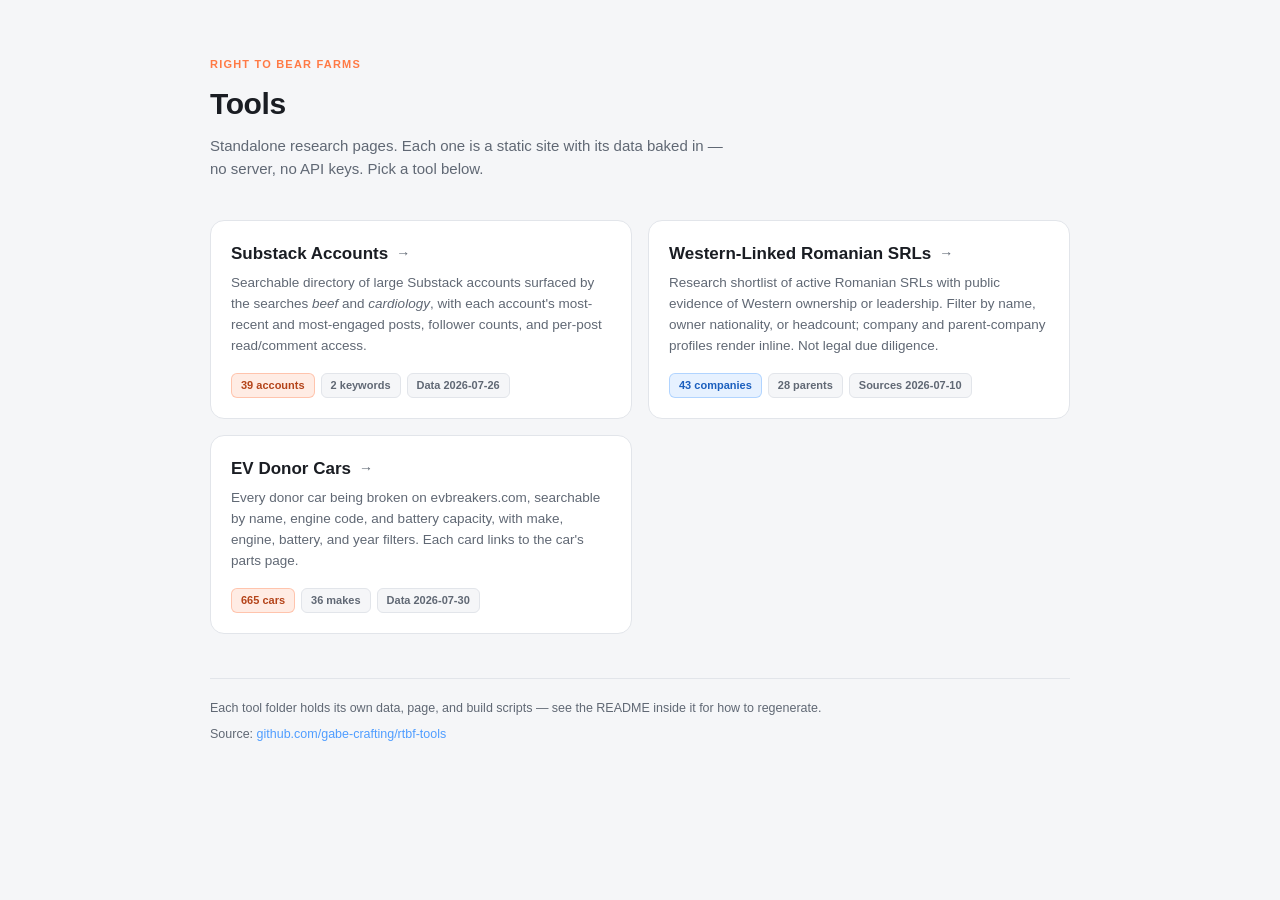
==== commit 1456f53a: "Add EV Donor Cars tool Searchable list of all 665 donor cars on evbreakers.com/donor-cars: free-text" ====
--- a/index.html
+++ b/index.html
@@ -86,6 +86,18 @@
       </div>
     </a>
 
+    <a class="tool" href="ev-donor-cars/index.html">
+      <h2>EV Donor Cars <span class="arrow" aria-hidden="true">&rarr;</span></h2>
+      <p>Every donor car being broken on evbreakers.com, searchable by name,
+         engine code, and battery capacity, with make, engine, battery, and year
+         filters. Each card links to the car's parts page.</p>
+      <div class="stats">
+        <span class="stat beef">665 cars</span>
+        <span class="stat">36 makes</span>
+        <span class="stat">Data 2026-07-30</span>
+      </div>
+    </a>
+
   </div>
 
   <div class="foot">
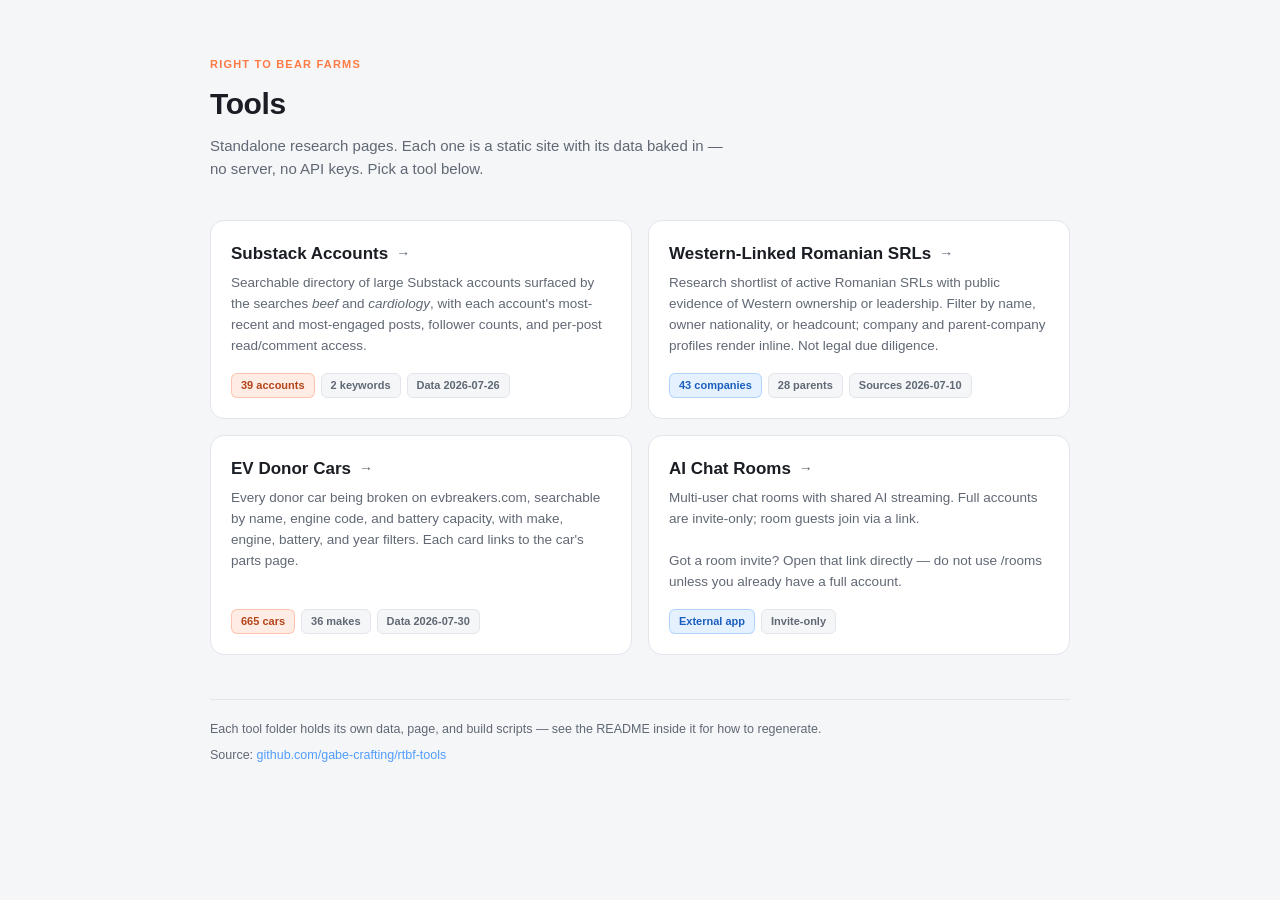
==== commit 69a080cd: "Add AI Chat Rooms card to the tools index External link to the invite-only chat app on Vercel, with " ====
--- a/index.html
+++ b/index.html
@@ -98,6 +98,18 @@
       </div>
     </a>
 
+    <a class="tool" href="https://ai-chat-rooms-tau.vercel.app/">
+      <h2>AI Chat Rooms <span class="arrow" aria-hidden="true">&rarr;</span></h2>
+      <p>Multi-user chat rooms with shared AI streaming. Full accounts are
+         invite-only; room guests join via a link.<br><br>
+         Got a room invite? Open that link directly &mdash; do not use /rooms
+         unless you already have a full account.</p>
+      <div class="stats">
+        <span class="stat blue">External app</span>
+        <span class="stat">Invite-only</span>
+      </div>
+    </a>
+
   </div>
 
   <div class="foot">
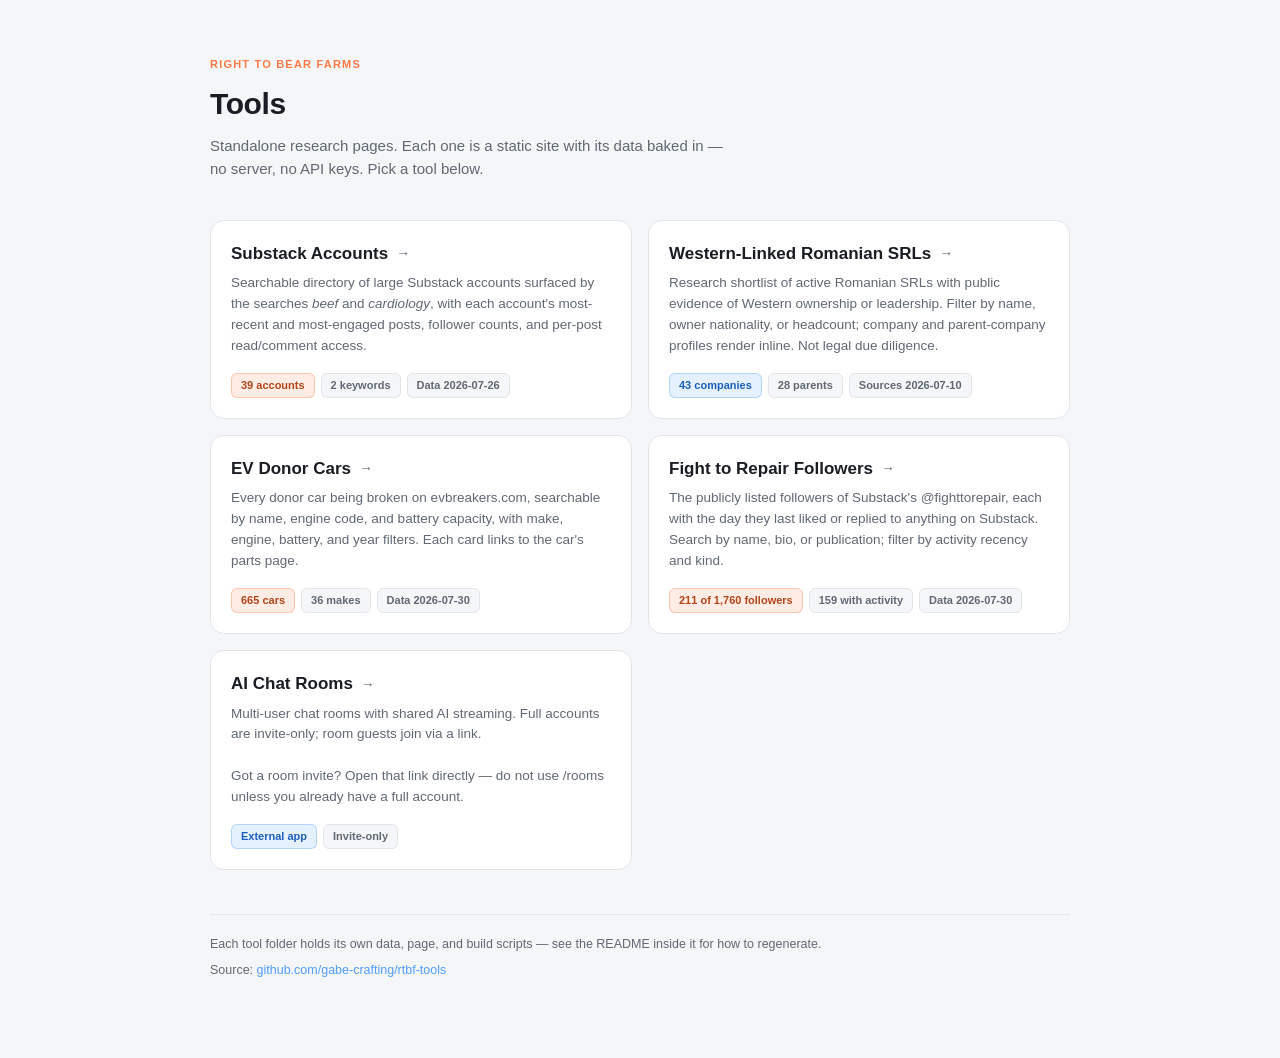
==== commit ad16c1b8: "Add Fight to Repair Followers tool The 211 publicly listed followers of Substack's @fighttorepair, e" ====
--- a/index.html
+++ b/index.html
@@ -98,6 +98,18 @@
       </div>
     </a>
 
+    <a class="tool" href="fighttorepair-followers/index.html">
+      <h2>Fight to Repair Followers <span class="arrow" aria-hidden="true">&rarr;</span></h2>
+      <p>The publicly listed followers of Substack's @fighttorepair, each with the
+         day they last liked or replied to anything on Substack. Search by name,
+         bio, or publication; filter by activity recency and kind.</p>
+      <div class="stats">
+        <span class="stat beef">211 of 1,760 followers</span>
+        <span class="stat">159 with activity</span>
+        <span class="stat">Data 2026-07-30</span>
+      </div>
+    </a>
+
     <a class="tool" href="https://ai-chat-rooms-tau.vercel.app/">
       <h2>AI Chat Rooms <span class="arrow" aria-hidden="true">&rarr;</span></h2>
       <p>Multi-user chat rooms with shared AI streaming. Full accounts are
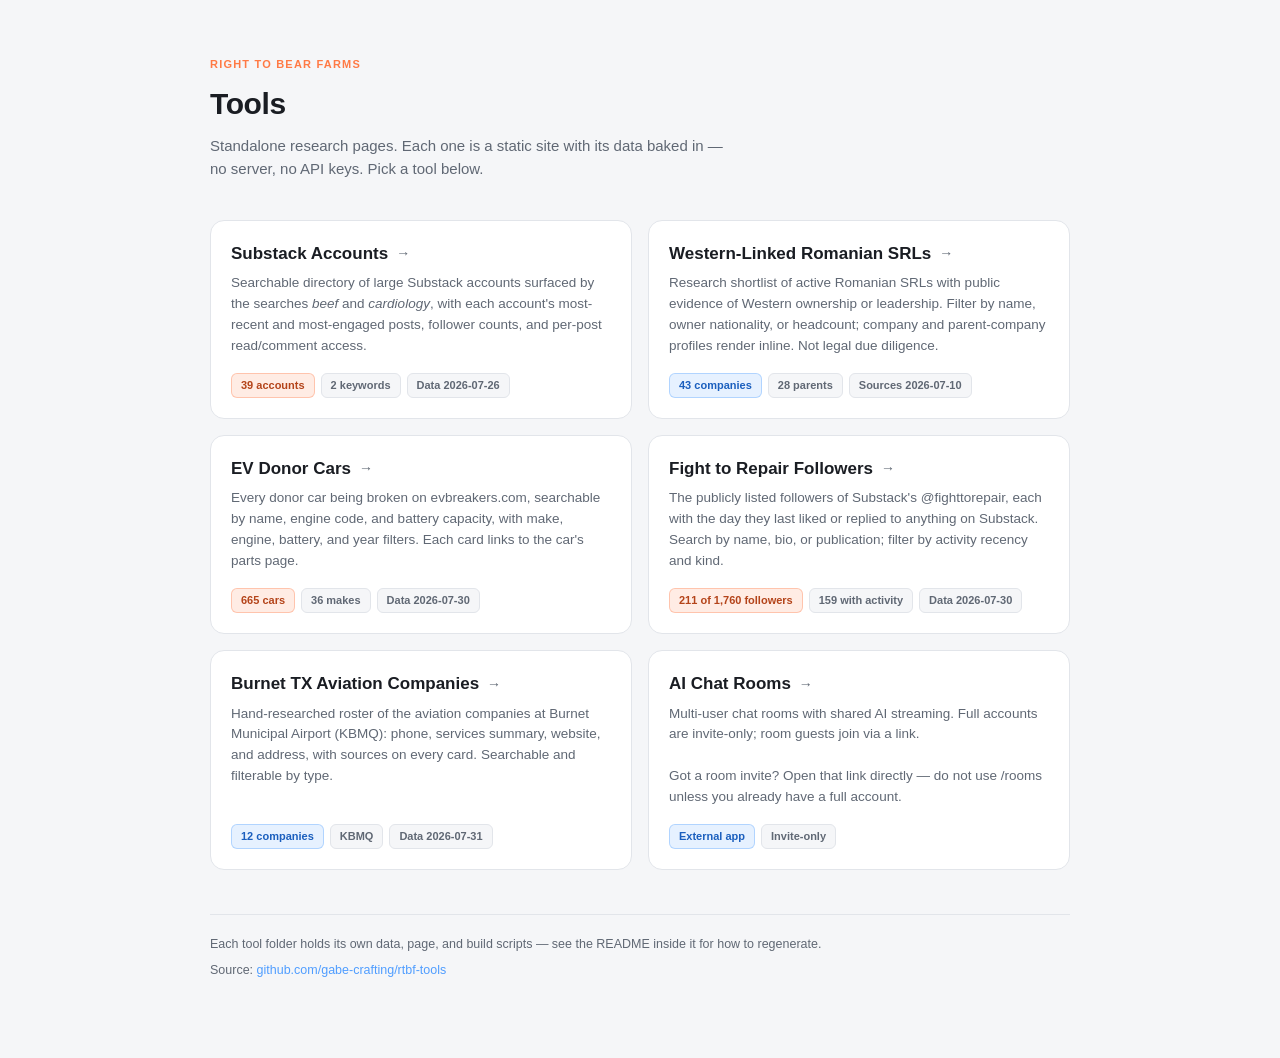
==== commit 73fa076c: "Add Burnet TX aviation companies tool Hand-researched roster of the 12 aviation companies and organi" ====
--- a/index.html
+++ b/index.html
@@ -110,6 +110,18 @@
       </div>
     </a>
 
+    <a class="tool" href="burnet-aviation/index.html">
+      <h2>Burnet TX Aviation Companies <span class="arrow" aria-hidden="true">&rarr;</span></h2>
+      <p>Hand-researched roster of the aviation companies at Burnet Municipal
+         Airport (KBMQ): phone, services summary, website, and address, with
+         sources on every card. Searchable and filterable by type.</p>
+      <div class="stats">
+        <span class="stat blue">12 companies</span>
+        <span class="stat">KBMQ</span>
+        <span class="stat">Data 2026-07-31</span>
+      </div>
+    </a>
+
     <a class="tool" href="https://ai-chat-rooms-tau.vercel.app/">
       <h2>AI Chat Rooms <span class="arrow" aria-hidden="true">&rarr;</span></h2>
       <p>Multi-user chat rooms with shared AI streaming. Full accounts are
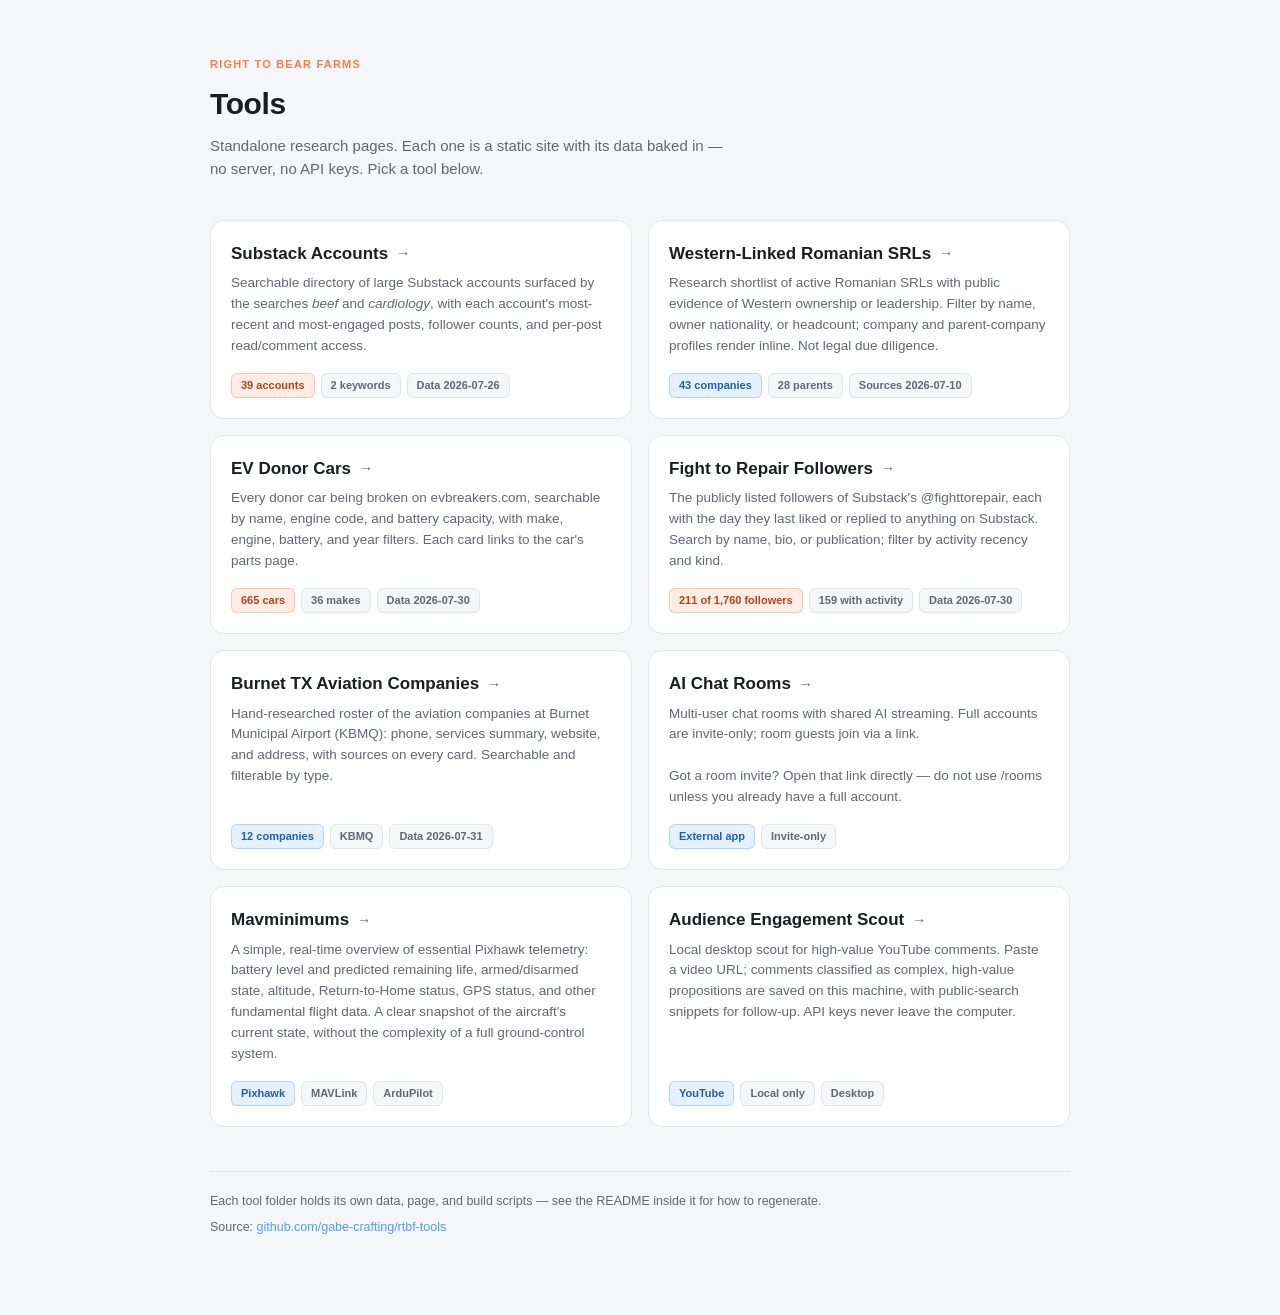
==== commit e886eeb9: "Add Mavminimums and Audience Engagement Scout cards to the tools index. Co-authored-by: Cursor <curs" ====
--- a/index.html
+++ b/index.html
@@ -134,6 +134,33 @@
       </div>
     </a>
 
+    <a class="tool">
+      <h2>Mavminimums <span class="arrow" aria-hidden="true">&rarr;</span></h2>
+      <p>A simple, real-time overview of essential Pixhawk telemetry: battery
+         level and predicted remaining life, armed/disarmed state, altitude,
+         Return-to-Home status, GPS status, and other fundamental flight data.
+         A clear snapshot of the aircraft's current state, without the
+         complexity of a full ground-control system.</p>
+      <div class="stats">
+        <span class="stat blue">Pixhawk</span>
+        <span class="stat">MAVLink</span>
+        <span class="stat">ArduPilot</span>
+      </div>
+    </a>
+
+    <a class="tool">
+      <h2>Audience Engagement Scout <span class="arrow" aria-hidden="true">&rarr;</span></h2>
+      <p>Local desktop scout for high-value YouTube comments. Paste a video URL;
+         comments classified as complex, high-value propositions are saved on
+         this machine, with public-search snippets for follow-up. API keys never
+         leave the computer.</p>
+      <div class="stats">
+        <span class="stat blue">YouTube</span>
+        <span class="stat">Local only</span>
+        <span class="stat">Desktop</span>
+      </div>
+    </a>
+
   </div>
 
   <div class="foot">
